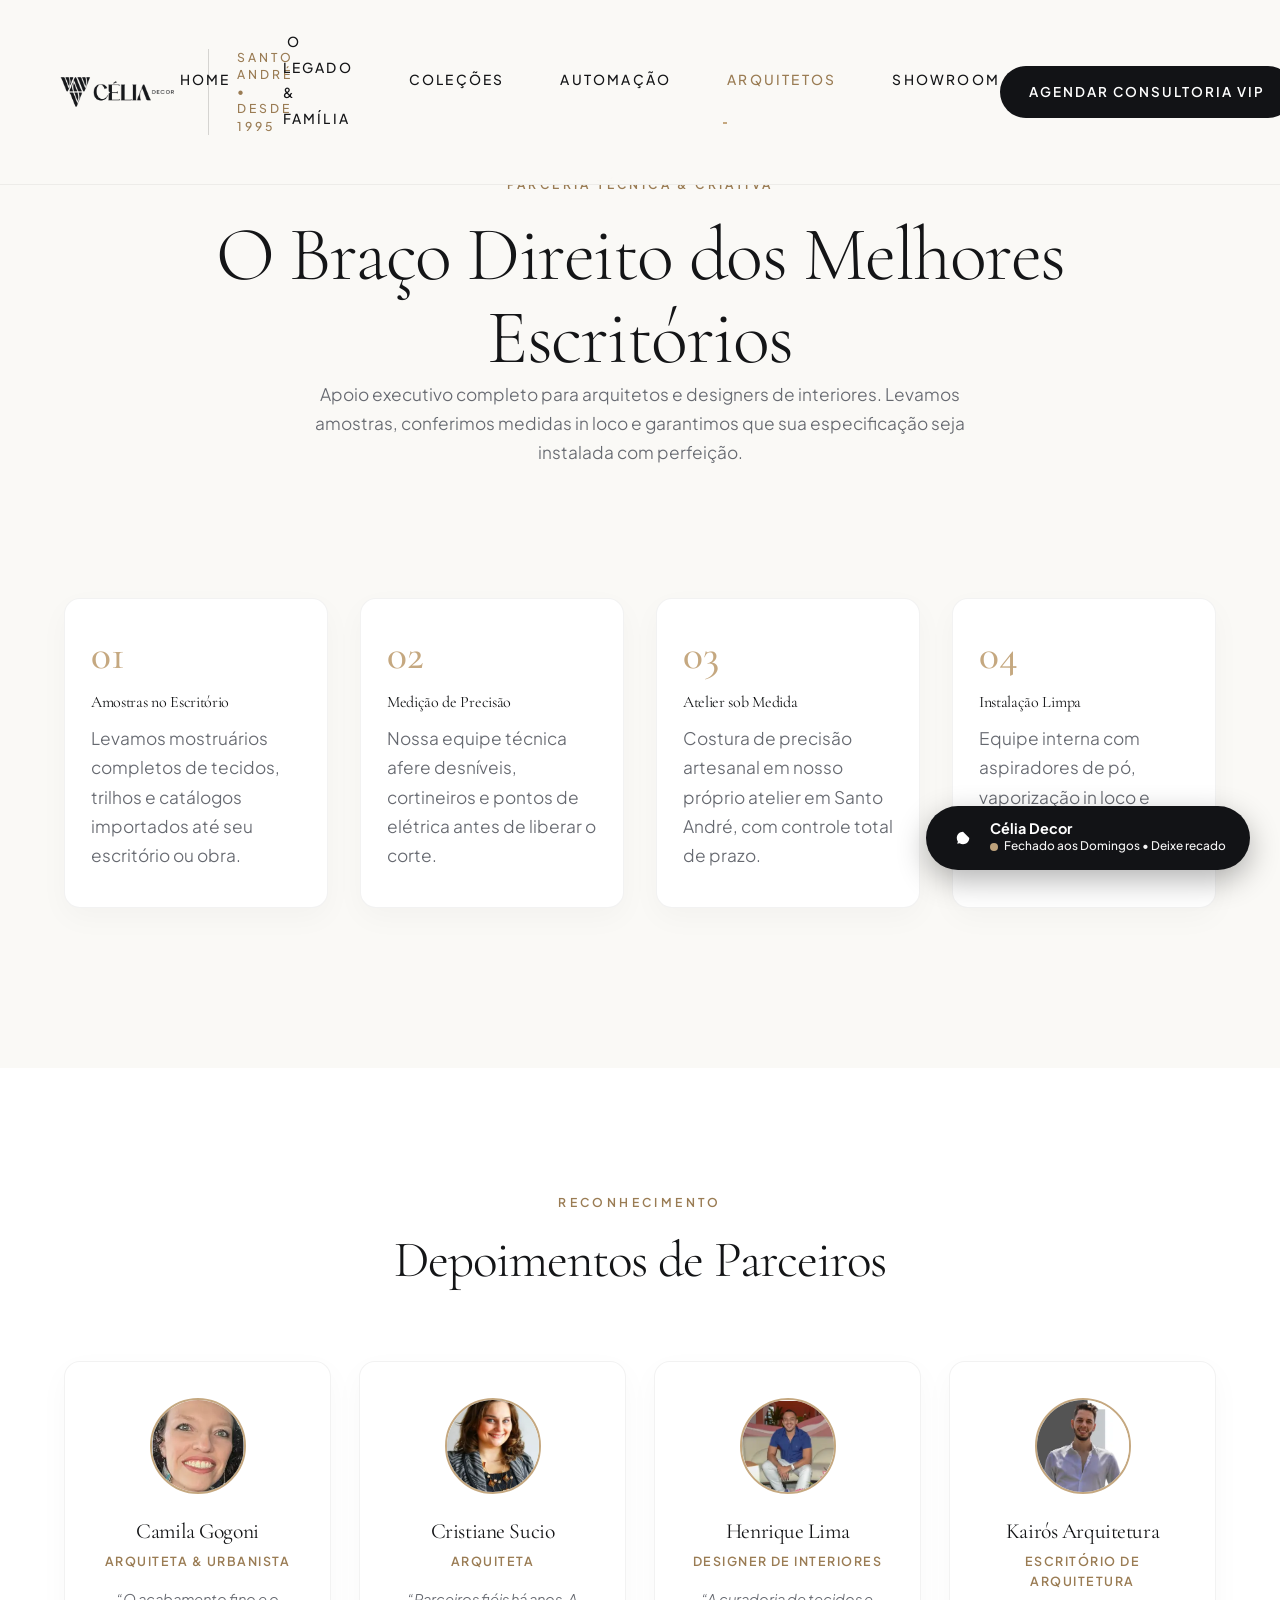
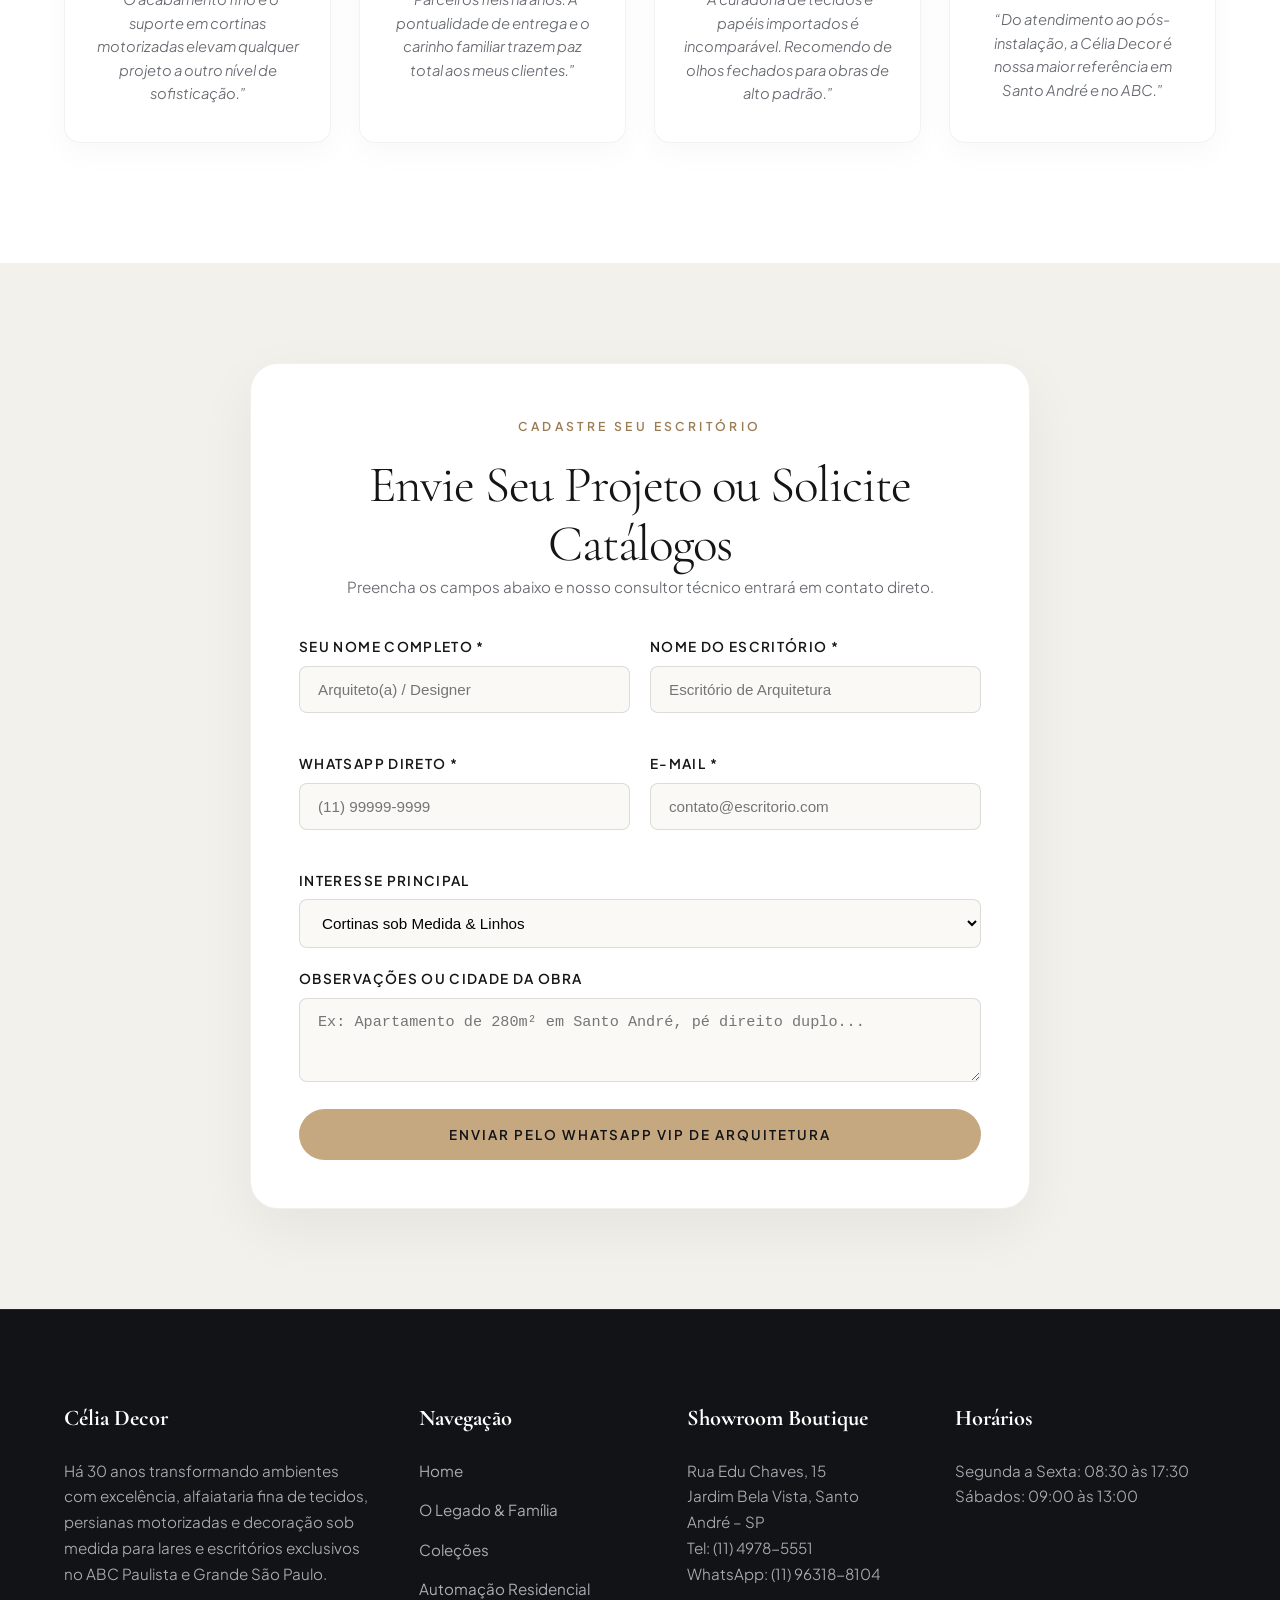
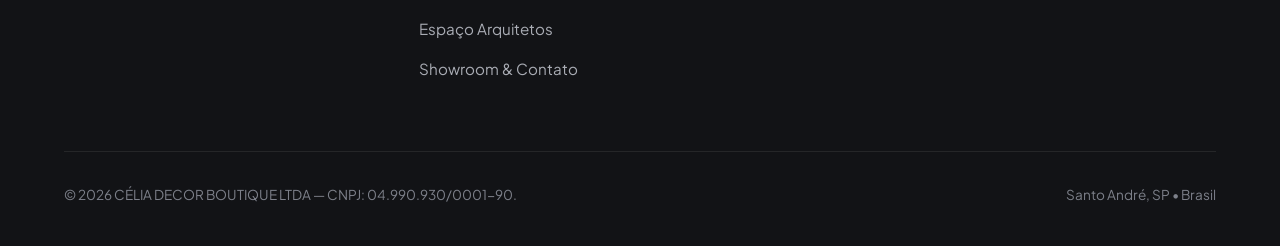
==== arquitetos.html @ 1cc5a83e "feat: expand header to full width with generous lateral padding, larger logo, and wide spacing betwe" ====
<!DOCTYPE html>
<html lang="pt-BR">
<head>
  <meta charset="UTF-8">
  <meta name="viewport" content="width=device-width, initial-scale=1.0">
  <title>Espaço Arquitetos & Parcerias — Célia Decor Santo André</title>
  <meta name="description" content="Canal exclusivo para arquitetos e designers de interiores. Apoio técnico, amostras, compatibilização de cortineiros e alfaiataria têxtil no ABC e SP.">
  <link rel="icon" type="image/png" href="assets/images/favicon.png">

  <!-- Google Fonts -->
  <link rel="preconnect" href="https://fonts.googleapis.com">
  <link rel="preconnect" href="https://fonts.gstatic.com" crossorigin>
  <link href="https://fonts.googleapis.com/css2?family=Cormorant+Garamond:ital,wght@0,300;0,400;0,500;0,600;1,400&family=Plus+Jakarta+Sans:wght@300;400;500;600;700&display=swap" rel="stylesheet">

  <link rel="stylesheet" href="css/style.css">
  <style>
    .arch-hero {
      padding: 170px 0 70px 0;
      background: var(--c-bg);
      text-align: center;
    }
    .arch-workflow-grid {
      display: grid;
      grid-template-columns: repeat(4, 1fr);
      gap: 32px;
      margin: 60px 0;
    }
    .arch-step-box {
      background: #FFFFFF;
      border-radius: var(--radius-md);
      padding: 36px 26px;
      box-shadow: 0 10px 30px rgba(0,0,0,0.03);
      border: 1px solid rgba(0,0,0,0.05);
    }
    .arch-step-num {
      font-family: var(--font-serif);
      font-size: 2.6rem;
      color: var(--c-gold);
      font-weight: 500;
      line-height: 1;
      margin-bottom: 14px;
    }
    .form-container-clean {
      max-width: 780px;
      margin: 0 auto;
      background: #FFFFFF;
      border-radius: var(--radius-lg);
      padding: 48px;
      box-shadow: 0 20px 60px rgba(0,0,0,0.06);
      border: 1px solid rgba(0,0,0,0.06);
    }
    .form-row-2 {
      display: grid;
      grid-template-columns: 1fr 1fr;
      gap: 20px;
      margin-bottom: 20px;
    }
    .form-field-group {
      margin-bottom: 20px;
    }
    .form-field-group label {
      display: block;
      font-size: 0.85rem;
      font-weight: 600;
      margin-bottom: 8px;
      text-transform: uppercase;
      letter-spacing: 0.1em;
      color: var(--c-text-main);
    }
    .form-input-clean {
      width: 100%;
      padding: 14px 18px;
      border-radius: var(--radius-sm);
      border: 1px solid rgba(0,0,0,0.12);
      font-size: 0.95rem;
      background: var(--c-bg);
      outline: none;
      transition: var(--transition-fast);
    }
    .form-input-clean:focus {
      border-color: var(--c-gold);
      background: #FFFFFF;
      box-shadow: 0 0 0 3px rgba(197, 168, 128, 0.2);
    }
    @media (max-width: 900px) {
      .arch-workflow-grid { grid-template-columns: repeat(2, 1fr); }
      .form-row-2 { grid-template-columns: 1fr; }
      .form-container-clean { padding: 26px; }
    }
    @media (max-width: 600px) {
      .arch-workflow-grid { grid-template-columns: 1fr; }
    }
  </style>
</head>
<body>

  <!-- Header Flutuante de Luxo -->
  <header class="luxury-header theme-light">
    <div class="header-container nav-shell">
      <a href="index.html" class="brand-wrapper" aria-label="Célia Decor Home">
        <img src="assets/images/logo-celia-decor-dark.png" alt="Célia Decor" class="brand-logo-img">
        <span class="brand-tag">Santo André • Desde 1995</span>
      </a>

      <nav>
        <ul class="nav-links">
          <li class="nav-item"><a href="index.html">Home</a></li>
          <li class="nav-item"><a href="sobre.html">O Legado & Família</a></li>
          <li class="nav-item"><a href="produtos.html">Coleções</a></li>
          <li class="nav-item"><a href="automacao.html">Automação</a></li>
          <li class="nav-item"><a href="arquitetos.html" class="active">Arquitetos</a></li>
          <li class="nav-item"><a href="contato.html">Showroom</a></li>
        </ul>
      </nav>

      <div style="display: flex; align-items: center; gap: 16px;">
        <a href="contato.html" class="nav-cta-btn">Agendar Consultoria VIP</a>
        <button class="menu-burger" aria-label="Menu Mobile">
          <svg width="26" height="26" viewBox="0 0 24 24" fill="none" stroke="currentColor" stroke-width="1.8">
            <line x1="3" y1="12" x2="21" y2="12"></line>
            <line x1="3" y1="6" x2="21" y2="6"></line>
            <line x1="3" y1="18" x2="21" y2="18"></line>
          </svg>
        </button>
      </div>
    </div>
  </header>

  <!-- Cabeçalho -->
  <section class="arch-hero">
    <div class="container">
      <span class="tag-label">Parceria Técnica & Criativa</span>
      <h1>O Braço Direito dos Melhores Escritórios</h1>
      <p style="max-width: 700px; margin: 0 auto;">Apoio executivo completo para arquitetos e designers de interiores. Levamos amostras, conferimos medidas in loco e garantimos que sua especificação seja instalada com perfeição.</p>
    </div>
  </section>

  <!-- Fluxo de Atendimento -->
  <section style="padding: 0 0 100px 0; background: var(--c-bg);">
    <div class="container">
      <div class="arch-workflow-grid">
        <div class="arch-step-box">
          <div class="arch-step-num">01</div>
          <h4 style="margin-bottom: 8px;">Amostras no Escritório</h4>
          <p>Levamos mostruários completos de tecidos, trilhos e catálogos importados até seu escritório ou obra.</p>
        </div>

        <div class="arch-step-box">
          <div class="arch-step-num">02</div>
          <h4 style="margin-bottom: 8px;">Medição de Precisão</h4>
          <p>Nossa equipe técnica afere desníveis, cortineiros e pontos de elétrica antes de liberar o corte.</p>
        </div>

        <div class="arch-step-box">
          <div class="arch-step-num">03</div>
          <h4 style="margin-bottom: 8px;">Atelier sob Medida</h4>
          <p>Costura de precisão artesanal em nosso próprio atelier em Santo André, com controle total de prazo.</p>
        </div>

        <div class="arch-step-box">
          <div class="arch-step-num">04</div>
          <h4 style="margin-bottom: 8px;">Instalação Limpa</h4>
          <p>Equipe interna com aspiradores de pó, vaporização in loco e pontualidade britânica para entrega ao cliente.</p>
        </div>
      </div>
    </div>
  </section>

  <!-- Depoimentos dos Arquitetos -->
  <section class="architect-voices-section" style="background: #FFFFFF;">
    <div class="container">
      <div class="center-title-block">
        <span class="tag-label">Reconhecimento</span>
        <h2>Depoimentos de Parceiros</h2>
      </div>

      <div class="architect-cards-grid">
        <div class="arch-quote-card">
          <div class="arch-avatar"><img src="assets/images/arquiteto-camila.webp" alt="Camila Gogoni"></div>
          <h4>Camila Gogoni</h4>
          <span>Arquiteta & Urbanista</span>
          <p>“O acabamento fino e o suporte em cortinas motorizadas elevam qualquer projeto a outro nível de sofisticação.”</p>
        </div>

        <div class="arch-quote-card">
          <div class="arch-avatar"><img src="assets/images/arquiteto-cristiane.webp" alt="Cristiane Sucio"></div>
          <h4>Cristiane Sucio</h4>
          <span>Arquiteta</span>
          <p>“Parceiros fiéis há anos. A pontualidade de entrega e o carinho familiar trazem paz total aos meus clientes.”</p>
        </div>

        <div class="arch-quote-card">
          <div class="arch-avatar"><img src="assets/images/arquiteto-henrique.webp" alt="Henrique Lima"></div>
          <h4>Henrique Lima</h4>
          <span>Designer de Interiores</span>
          <p>“A curadoria de tecidos e papéis importados é incomparável. Recomendo de olhos fechados para obras de alto padrão.”</p>
        </div>

        <div class="arch-quote-card">
          <div class="arch-avatar"><img src="assets/images/arquiteto-thiago.webp" alt="Kairós Arquitetura"></div>
          <h4>Kairós Arquitetura</h4>
          <span>Escritório de Arquitetura</span>
          <p>“Do atendimento ao pós-instalação, a Célia Decor é nossa maior referência em Santo André e no ABC.”</p>
        </div>
      </div>
    </div>
  </section>

  <!-- Formulário de Parceria -->
  <section style="padding: 100px 0; background: var(--c-bg-subtle);">
    <div class="container">
      <div class="form-container-clean">
        <div style="text-align: center; margin-bottom: 36px;">
          <span class="tag-label">Cadastre Seu Escritório</span>
          <h2>Envie Seu Projeto ou Solicite Catálogos</h2>
          <p style="font-size: 0.95rem;">Preencha os campos abaixo e nosso consultor técnico entrará em contato direto.</p>
        </div>

        <form onsubmit="handleArchForm(event)">
          <div class="form-row-2">
            <div class="form-field-group">
              <label>Seu Nome Completo *</label>
              <input type="text" id="arquitetoNome" class="form-input-clean" placeholder="Arquiteto(a) / Designer" required>
            </div>
            <div class="form-field-group">
              <label>Nome do Escritório *</label>
              <input type="text" id="arquitetoEscritorio" class="form-input-clean" placeholder="Escritório de Arquitetura" required>
            </div>
          </div>

          <div class="form-row-2">
            <div class="form-field-group">
              <label>WhatsApp Direto *</label>
              <input type="tel" id="arquitetoTel" class="form-input-clean" placeholder="(11) 99999-9999" required>
            </div>
            <div class="form-field-group">
              <label>E-mail *</label>
              <input type="email" id="arquitetoEmail" class="form-input-clean" placeholder="contato@escritorio.com" required>
            </div>
          </div>

          <div class="form-field-group">
            <label>Interesse Principal</label>
            <select id="arquitetoTipo" class="form-input-clean">
              <option value="Cortinas sob Medida">Cortinas sob Medida & Linhos</option>
              <option value="Persianas Motorizadas e Automação">Persianas Motorizadas & Automação</option>
              <option value="Papéis de Parede Europeus">Papéis de Parede Europeus</option>
              <option value="Visita com Catálogos no Escritório">Solicitar Visita com Mostruários no Escritório</option>
              <option value="Projeto Completo Residencial">Projeto Completo Residencial / Corporativo</option>
            </select>
          </div>

          <div class="form-field-group">
            <label>Observações ou Cidade da Obra</label>
            <textarea id="arquitetoMsg" class="form-input-clean" rows="3" placeholder="Ex: Apartamento de 280m² em Santo André, pé direito duplo..."></textarea>
          </div>

          <button type="submit" class="nav-cta-btn" style="background: var(--c-gold); color: #121316; width: 100%; justify-content: center; padding: 16px;">Enviar pelo WhatsApp VIP de Arquitetura</button>
        </form>
      </div>
    </div>
  </section>

  <!-- Rodapé Master -->
  <footer class="site-master-footer">
    <div class="container">
      <div class="footer-columns-grid">
        <div class="footer-col-block">
          <h5>Célia Decor</h5>
          <p>Há 30 anos transformando ambientes com excelência, alfaiataria fina de tecidos, persianas motorizadas e decoração sob medida para lares e escritórios exclusivos no ABC Paulista e Grande São Paulo.</p>
        </div>

        <div class="footer-col-block">
          <h5>Navegação</h5>
          <ul class="footer-nav-list">
            <li><a href="index.html">Home</a></li>
            <li><a href="sobre.html">O Legado & Família</a></li>
            <li><a href="produtos.html">Coleções</a></li>
            <li><a href="automacao.html">Automação Residencial</a></li>
            <li><a href="arquitetos.html">Espaço Arquitetos</a></li>
            <li><a href="contato.html">Showroom & Contato</a></li>
          </ul>
        </div>

        <div class="footer-col-block">
          <h5>Showroom Boutique</h5>
          <p>Rua Edu Chaves, 15<br>Jardim Bela Vista, Santo André – SP<br>Tel: (11) 4978-5551<br>WhatsApp: (11) 96318-8104</p>
        </div>

        <div class="footer-col-block">
          <h5>Horários</h5>
          <p>Segunda a Sexta: 08:30 às 17:30<br>Sábados: 09:00 às 13:00</p>
        </div>
      </div>

      <div class="footer-sub-bottom">
        <div><span>© 2026 CÉLIA DECOR BOUTIQUE LTDA — CNPJ: 04.990.930/0001-90.</span></div>
        <div><span>Santo André, SP • Brasil</span></div>
      </div>
    </div>
  </footer>

  <!-- Smart WhatsApp -->
  <div class="smart-wa-bubble"></div>

  <script src="js/main.js"></script>
  <script>
    function handleArchForm(e) {
      e.preventDefault();
      const nome = document.getElementById('arquitetoNome').value;
      const esc = document.getElementById('arquitetoEscritorio').value;
      const tel = document.getElementById('arquitetoTel').value;
      const tipo = document.getElementById('arquitetoTipo').value;
      const msg = document.getElementById('arquitetoMsg').value;

      const txt = `Olá! Sou ${nome} do escritório ${esc} (${tel}). Gostaria de atendimento de parceria sobre: ${tipo}. Mensagem: ${msg}`;
      const url = `https://wa.me/5511963188104?text=${encodeURIComponent(txt)}`;
      window.open(url, '_blank');
    }
  </script>
</body>
</html>
---- css/style.css ----
/* ==========================================================================
   CÉLIA DECOR — ATELIER DE ALTA DECORAÇÃO & LIVING IMERSIVO
   Santo André • Desde 1995
   Design System: Clean Editorial, Scroll-Driven Visual Reveals, Haute Couture
   ========================================================================== */

:root {
  /* Cores Nobres */
  --c-bg: #FAF9F6;
  --c-bg-subtle: #F3F1EC;
  --c-surface: #FFFFFF;
  --c-dark: #121316;
  --c-dark-surface: #1B1D21;
  --c-dark-card: #24272D;
  
  --c-gold: #C5A880;
  --c-gold-light: #E2D3BE;
  --c-gold-dark: #9A7C54;
  
  --c-text-main: #141517;
  --c-text-muted: #666970;
  --c-text-light: #A0A3AA;
  --c-text-on-dark: #FAF8F5;
  --c-text-muted-dark: #A9ACB4;

  /* Tipografia */
  --font-serif: 'Cormorant Garamond', 'Playfair Display', Georgia, serif;
  --font-sans: 'Plus Jakarta Sans', -apple-system, BlinkMacSystemFont, sans-serif;

  /* Transições & Curvas de Luxo */
  --ease-cinematic: cubic-bezier(0.16, 1, 0.3, 1);
  --ease-smooth: cubic-bezier(0.25, 0.1, 0.25, 1);
  --transition-fast: 0.25s ease;
  --transition-slow: 0.8s var(--ease-cinematic);

  --radius-sm: 8px;
  --radius-md: 16px;
  --radius-lg: 28px;
  --radius-full: 9999px;

  --max-w: 1320px;
}

/* Reset Global & Base */
*, *::before, *::after {
  box-sizing: border-box;
  margin: 0;
  padding: 0;
}

html {
  scroll-behavior: smooth;
  font-size: 16px;
  background-color: var(--c-bg);
  color: var(--c-text-main);
  -webkit-font-smoothing: antialiased;
  -moz-osx-font-smoothing: grayscale;
}

body {
  font-family: var(--font-sans);
  overflow-x: hidden;
  line-height: 1.6;
  background-color: var(--c-bg);
}

img {
  max-width: 100%;
  height: auto;
  display: block;
}

a {
  color: inherit;
  text-decoration: none;
  transition: var(--transition-fast);
}

button {
  font-family: inherit;
  border: none;
  background: none;
  cursor: pointer;
}

/* Tipografia Editorial */
h1, h2, h3, h4, .font-serif {
  font-family: var(--font-serif);
  font-weight: 400;
  letter-spacing: -0.02em;
  color: var(--c-text-main);
}

h1 {
  font-size: clamp(2.8rem, 6vw, 5.5rem);
  line-height: 1.08;
  font-weight: 300;
}

h2 {
  font-size: clamp(2.2rem, 4vw, 3.8rem);
  line-height: 1.16;
  font-weight: 350;
}

h3 {
  font-size: clamp(1.5rem, 2.5vw, 2.2rem);
  line-height: 1.25;
}

p {
  color: var(--c-text-muted);
  font-size: 1.08rem;
  font-weight: 350;
  line-height: 1.7;
}

.text-gold {
  color: var(--c-gold);
}

.tag-label {
  display: inline-block;
  font-size: 0.76rem;
  text-transform: uppercase;
  letter-spacing: 0.28em;
  font-weight: 600;
  color: var(--c-gold-dark);
  margin-bottom: 1.2rem;
}

.container {
  width: 90%;
  max-width: var(--max-w);
  margin: 0 auto;
}

.container-narrow {
  width: 90%;
  max-width: 960px;
  margin: 0 auto;
}

/* ==========================================================================
   Header Flutuante de Luxo (Espaçoso, Minimalista & Clean)
   Amplo aproveitamento das laterais, logo destacada e respiro generoso
   ========================================================================== */
.luxury-header {
  position: fixed;
  top: 0;
  left: 0;
  width: 100%;
  z-index: 999;
  padding: 28px 0;
  transition: padding 0.4s var(--ease-cinematic), background-color 0.4s var(--ease-cinematic), box-shadow 0.4s var(--ease-cinematic);
}

.luxury-header.scrolled {
  padding: 16px 0;
  background: rgba(250, 249, 246, 0.96);
  backdrop-filter: blur(20px);
  -webkit-backdrop-filter: blur(20px);
  border-bottom: 1px solid rgba(0, 0, 0, 0.05);
  box-shadow: 0 10px 30px rgba(0, 0, 0, 0.03);
}

/* Header em páginas com fundo claro */
.luxury-header.theme-light {
  background: rgba(250, 249, 246, 0.96);
  backdrop-filter: blur(20px);
  border-bottom: 1px solid rgba(0, 0, 0, 0.05);
}

/* Container Ampliado para o Header - Aproveitamento Nobre de Toda a Largura */
.header-container {
  width: 100%;
  max-width: 1780px;
  padding: 0 clamp(24px, 4.5vw, 70px);
  margin: 0 auto;
}

.nav-shell {
  display: flex;
  align-items: center;
  justify-content: space-between;
  width: 100%;
}

.brand-wrapper {
  display: flex;
  align-items: center;
  gap: 32px;
}

/* Container do Logo com garantia de visibilidade e presença */
.brand-logo-img {
  height: 62px;
  width: auto;
  object-fit: contain;
  transition: height 0.3s ease, transform 0.3s ease;
}

.luxury-header.scrolled .brand-logo-img {
  height: 50px;
}

/* Quando o header está sobre o hero escuro ou claro, garante o logo perfeito */
.luxury-header .logo-dark {
  display: block;
}

.luxury-header .logo-white {
  display: none;
}

.luxury-header.hero-transparent .logo-dark {
  display: none;
}

.luxury-header.hero-transparent .logo-white {
  display: block;
}

.luxury-header.scrolled .logo-dark {
  display: block !important;
}

.luxury-header.scrolled .logo-white {
  display: none !important;
}

.brand-tag {
  font-size: 0.76rem;
  letter-spacing: 0.25em;
  text-transform: uppercase;
  color: var(--c-gold-dark);
  font-weight: 500;
  border-left: 1px solid rgba(0, 0, 0, 0.15);
  padding-left: 28px;
  line-height: 1.4;
}

.luxury-header.hero-transparent:not(.scrolled) .brand-tag {
  color: var(--c-gold-light);
  border-left-color: rgba(255, 255, 255, 0.25);
}

/* Links de Navegação Mais Espaçados e Refinados */
.nav-links {
  display: flex;
  align-items: center;
  gap: 52px;
  list-style: none;
}

.nav-item a {
  font-size: 0.86rem;
  font-weight: 500;
  letter-spacing: 0.16em;
  text-transform: uppercase;
  color: var(--c-text-main);
  position: relative;
  padding: 10px 4px;
  transition: color var(--transition-fast);
}

.luxury-header.hero-transparent:not(.scrolled) .nav-item a {
  color: #FFFFFF;
}

.nav-item a::after {
  content: '';
  position: absolute;
  bottom: 0;
  left: 50%;
  transform: translateX(-50%);
  width: 0;
  height: 1.5px;
  background-color: var(--c-gold);
  transition: width 0.3s var(--ease-cinematic);
}

.nav-item a:hover::after,
.nav-item a.active::after {
  width: 100%;
}

.nav-item a:hover,
.nav-item a.active {
  color: var(--c-gold-dark);
}

.luxury-header.hero-transparent:not(.scrolled) .nav-item a:hover,
.luxury-header.hero-transparent:not(.scrolled) .nav-item a.active {
  color: var(--c-gold-light);
}

/* Botão de Agendamento do Topo - Mais Espaçoso */
.nav-cta-btn {
  display: inline-flex;
  align-items: center;
  gap: 10px;
  padding: 14px 28px;
  border-radius: var(--radius-full);
  font-size: 0.84rem;
  font-weight: 600;
  letter-spacing: 0.15em;
  text-transform: uppercase;
  background-color: var(--c-dark);
  color: #FFFFFF;
  border: 1px solid transparent;
  transition: var(--transition-fast);
  white-space: nowrap;
}

.luxury-header.hero-transparent:not(.scrolled) .nav-cta-btn {
  background: rgba(255, 255, 255, 0.12);
  backdrop-filter: blur(12px);
  border: 1px solid rgba(255, 255, 255, 0.25);
  color: #FFFFFF;
}

.nav-cta-btn:hover {
  background-color: var(--c-gold);
  color: var(--c-dark);
  border-color: var(--c-gold);
  transform: translateY(-2px);
  box-shadow: 0 8px 24px rgba(197, 168, 128, 0.3);
}

.menu-burger {
  display: none;
  color: var(--c-text-main);
  padding: 8px;
}

.luxury-header.hero-transparent:not(.scrolled) .menu-burger {
  color: #FFFFFF;
}

/* ==========================================================================
   Hero Cinematográfico Imersivo
   ========================================================================== */
.hero-stage {
  position: relative;
  height: 100vh;
  min-height: 700px;
  display: flex;
  align-items: center;
  justify-content: center;
  background-color: #0E0F11;
  color: #FFFFFF;
  overflow: hidden;
  text-align: center;
}

.hero-background-media {
  position: absolute;
  inset: 0;
  width: 100%;
  height: 100%;
  object-fit: cover;
  opacity: 0.68;
  filter: brightness(92%) contrast(106%);
  transform: scale(1.04);
  transition: transform 1.2s var(--ease-cinematic);
}

.hero-gradient-overlay {
  position: absolute;
  inset: 0;
  background: radial-gradient(circle at 50% 50%, rgba(14, 15, 17, 0.22) 0%, rgba(14, 15, 17, 0.7) 80%, #0E0F11 100%);
}

.hero-editorial-box {
  position: relative;
  z-index: 2;
  max-width: 980px;
  padding: 0 20px;
}

.hero-badge-pill {
  display: inline-flex;
  align-items: center;
  gap: 10px;
  padding: 8px 22px;
  border-radius: var(--radius-full);
  background: rgba(255, 255, 255, 0.08);
  backdrop-filter: blur(12px);
  border: 1px solid rgba(255, 255, 255, 0.16);
  font-size: 0.78rem;
  letter-spacing: 0.25em;
  text-transform: uppercase;
  color: var(--c-gold-light);
  margin-bottom: 28px;
}

.hero-headline {
  color: #FFFFFF;
  margin-bottom: 24px;
}

.hero-headline em {
  font-style: italic;
  color: var(--c-gold-light);
  font-weight: 300;
}

.hero-subtext {
  font-size: clamp(1.1rem, 1.8vw, 1.35rem);
  color: #D3D0C7;
  max-width: 680px;
  margin: 0 auto 40px auto;
  font-weight: 300;
}

/* Indicador de Scroll Interativo */
.hero-scroll-cue {
  position: absolute;
  bottom: 36px;
  left: 50%;
  transform: translateX(-50%);
  z-index: 2;
  display: flex;
  flex-direction: column;
  align-items: center;
  gap: 12px;
  color: rgba(255, 255, 255, 0.6);
  font-size: 0.75rem;
  letter-spacing: 0.24em;
  text-transform: uppercase;
}

.scroll-line-anim {
  width: 1px;
  height: 48px;
  background: linear-gradient(180deg, var(--c-gold) 0%, transparent 100%);
  animation: scrollDown 2.2s infinite ease-in-out;
}

@keyframes scrollDown {
  0% { transform: scaleY(0); transform-origin: top; }
  50% { transform: scaleY(1); transform-origin: top; }
  50.1% { transform-origin: bottom; }
  100% { transform: scaleY(0); transform-origin: bottom; }
}

/* ==========================================================================
   SCROLL REVEAL 1: A GRANDE ABERTURA EM CORTINA (PINNED SCROLL)
   "Você vai descendo com o mouse e as imagens vão se abrindo"
   ========================================================================== */
.curtain-reveal-section {
  position: relative;
  height: 250vh; /* Permite scroll longo e progressivo */
  background-color: #0E0F11;
}

.curtain-sticky-stage {
  position: sticky;
  top: 0;
  height: 100vh;
  width: 100%;
  overflow: hidden;
  display: flex;
  align-items: center;
  justify-content: center;
}

/* A Imagem de Fundo Revelada */
.curtain-revealed-backdrop {
  position: absolute;
  inset: 0;
  width: 100%;
  height: 100%;
  object-fit: cover;
  transform: scale(1.15);
  transition: transform 0.1s linear;
  filter: contrast(108%) brightness(92%);
}

.curtain-backdrop-overlay {
  position: absolute;
  inset: 0;
  background: radial-gradient(circle at 50% 50%, rgba(0, 0, 0, 0.15) 0%, rgba(0, 0, 0, 0.65) 100%);
}

/* As Duas Folhas de Cortina que se Abrem com o Scroll */
.curtain-panel-left,
.curtain-panel-right {
  position: absolute;
  top: 0;
  bottom: 0;
  width: 50.5%;
  z-index: 10;
  background-color: #17181C;
  background-image: 
    linear-gradient(90deg, 
      rgba(255,255,255,0.03) 0%, 
      rgba(0,0,0,0.4) 20%, 
      rgba(255,255,255,0.06) 40%, 
      rgba(0,0,0,0.5) 60%, 
      rgba(255,255,255,0.04) 80%, 
      rgba(0,0,0,0.6) 100%);
  background-size: 60px 100%;
  box-shadow: inset 0 0 80px rgba(0,0,0,0.7);
  transition: transform 0.1s linear;
  display: flex;
  align-items: center;
  justify-content: center;
}

.curtain-panel-left {
  left: 0;
  transform: translateX(0%);
  border-right: 1px solid rgba(197, 168, 128, 0.3);
}

.curtain-panel-right {
  right: 0;
  transform: translateX(0%);
  border-left: 1px solid rgba(197, 168, 128, 0.3);
}

/* Conteúdo que aparece quando a cortina se abre */
.curtain-unveiled-content {
  position: relative;
  z-index: 5;
  text-align: center;
  color: #FFFFFF;
  max-width: 820px;
  padding: 0 24px;
  opacity: 0;
  transform: translateY(30px);
  transition: opacity 0.6s var(--ease-cinematic), transform 0.6s var(--ease-cinematic);
}

.curtain-unveiled-content.active {
  opacity: 1;
  transform: translateY(0);
}

.curtain-unveiled-content h2 {
  color: #FFFFFF;
  margin-bottom: 20px;
}

.curtain-unveiled-content p {
  color: #D8D6CE;
  font-size: 1.25rem;
}

/* Dica de interação na cortina fechada */
.curtain-initial-teaser {
  position: absolute;
  z-index: 20;
  text-align: center;
  color: var(--c-gold-light);
  letter-spacing: 0.3em;
  text-transform: uppercase;
  font-size: 0.82rem;
  pointer-events: none;
  transition: opacity 0.4s ease;
}

/* ==========================================================================
   SCROLL REVEAL 2: A MOLDURA QUE SE EXPANDE EM TELA CHEIA
   "Descendo com o mouse a imagem vai se expandindo e se abrindo"
   ========================================================================== */
.expand-frame-section {
  position: relative;
  height: 220vh;
  background-color: var(--c-bg);
}

.expand-sticky-container {
  position: sticky;
  top: 0;
  height: 100vh;
  display: flex;
  flex-direction: column;
  align-items: center;
  justify-content: center;
  overflow: hidden;
}

.expand-header-intro {
  text-align: center;
  max-width: 650px;
  margin-bottom: 30px;
  transition: opacity 0.3s ease;
}

.expand-visual-box {
  width: 65vw;
  height: 55vh;
  border-radius: var(--radius-lg);
  overflow: hidden;
  box-shadow: 0 30px 80px rgba(0, 0, 0, 0.18);
  position: relative;
  transition: width 0.1s linear, height 0.1s linear, border-radius 0.1s linear;
}

.expand-visual-box img {
  width: 100%;
  height: 100%;
  object-fit: cover;
}

.expand-floating-caption {
  position: absolute;
  bottom: 40px;
  left: 50%;
  transform: translateX(-50%);
  background: rgba(18, 19, 22, 0.85);
  backdrop-filter: blur(14px);
  color: #FFFFFF;
  padding: 16px 36px;
  border-radius: var(--radius-full);
  font-size: 0.95rem;
  letter-spacing: 0.1em;
  text-transform: uppercase;
  border: 1px solid rgba(255, 255, 255, 0.15);
  white-space: nowrap;
}

/* ==========================================================================
   SEÇÃO DO LEGADO FAMILIAR: A ESCADA & A LEGENDA CLEAN OFICIAL
   ========================================================================== */
.staircase-legacy-monument {
  padding: 130px 0;
  background-color: var(--c-bg-subtle);
  border-top: 1px solid rgba(0, 0, 0, 0.05);
  border-bottom: 1px solid rgba(0, 0, 0, 0.05);
}

.staircase-monument-grid {
  display: grid;
  grid-template-columns: 1.1fr 1fr;
  gap: 70px;
  align-items: center;
}

/* Foto na Escada em Moldura Nobre */
.staircase-frame-display {
  position: relative;
  background: var(--c-surface);
  padding: 20px;
  border-radius: var(--radius-md);
  box-shadow: 0 20px 60px rgba(0, 0, 0, 0.08);
  border: 1px solid rgba(0, 0, 0, 0.06);
}

.staircase-main-photo {
  width: 100%;
  height: 540px;
  object-fit: cover;
  border-radius: calc(var(--radius-md) - 6px);
  filter: contrast(103%);
}

.staircase-badge-floating {
  position: absolute;
  top: -18px;
  left: 40px;
  background: var(--c-dark);
  color: var(--c-gold-light);
  padding: 10px 24px;
  border-radius: var(--radius-full);
  font-size: 0.78rem;
  letter-spacing: 0.2em;
  text-transform: uppercase;
  font-weight: 600;
  box-shadow: 0 10px 30px rgba(0,0,0,0.2);
  border: 1px solid var(--c-gold);
}

/* A Legenda Oficial Clean */
.staircase-official-caption {
  margin-top: 32px;
  padding: 30px 34px;
  background: #FFFFFF;
  border-radius: var(--radius-sm);
  border-left: 3px solid var(--c-gold);
  box-shadow: 0 8px 24px rgba(0, 0, 0, 0.04);
}

.staircase-official-quote {
  font-family: var(--font-serif);
  font-size: clamp(1.2rem, 1.8vw, 1.5rem);
  color: var(--c-text-main);
  line-height: 1.55;
  font-style: italic;
  margin-bottom: 14px;
}

.staircase-official-author {
  font-family: var(--font-sans);
  font-size: 0.82rem;
  letter-spacing: 0.18em;
  text-transform: uppercase;
  color: var(--c-gold-dark);
  font-weight: 700;
  display: block;
}

/* Narrativa Editorial Clean */
.legacy-narrative-col h2 {
  margin-bottom: 24px;
}

.narrative-lead {
  font-family: var(--font-serif);
  font-size: 1.4rem;
  color: var(--c-text-main);
  line-height: 1.5;
  margin-bottom: 24px;
  font-weight: 400;
}

.narrative-paragraphs p {
  margin-bottom: 20px;
  font-size: 1.05rem;
}

/* Degraus da Escada - Símbolo dos Marcos Históricos */
.staircase-steps-flow {
  display: flex;
  flex-direction: column;
  gap: 16px;
  margin: 36px 0;
}

.step-flow-item {
  display: flex;
  align-items: center;
  gap: 20px;
  padding: 14px 20px;
  background: #FFFFFF;
  border-radius: var(--radius-sm);
  border: 1px solid rgba(0, 0, 0, 0.05);
  transition: transform 0.3s ease, border-color 0.3s ease;
}

.step-flow-item:hover {
  transform: translateX(8px);
  border-color: var(--c-gold);
}

.step-flow-year {
  font-family: var(--font-serif);
  font-size: 1.6rem;
  color: var(--c-gold-dark);
  font-weight: 600;
  min-width: 70px;
}

.step-flow-text h5 {
  font-size: 0.95rem;
  font-weight: 600;
  color: var(--c-text-main);
}

.step-flow-text p {
  font-size: 0.85rem;
  color: var(--c-text-muted);
  margin: 0;
}

/* ==========================================================================
   SIMULADOR INTERATIVO DE TECIDOS & INCIDÊNCIA SOLAR
   ========================================================================== */
.studio-section {
  padding: 120px 0;
  background-color: var(--c-surface);
}

.studio-grid {
  display: grid;
  grid-template-columns: 1.3fr 1fr;
  gap: 60px;
  align-items: center;
}

.studio-viewport {
  position: relative;
  height: 480px;
  border-radius: var(--radius-md);
  overflow: hidden;
  background: #141619;
  box-shadow: 0 24px 70px rgba(0, 0, 0, 0.12);
}

.studio-canvas-img {
  width: 100%;
  height: 100%;
  object-fit: cover;
  transition: filter 0.5s ease;
}

.studio-sunlight-filter {
  position: absolute;
  inset: 0;
  pointer-events: none;
  background: radial-gradient(circle at 50% 20%, rgba(255, 245, 230, 0.2) 0%, rgba(0, 0, 0, 0.25) 100%);
  transition: background 0.4s ease;
}

.studio-pill-tag {
  position: absolute;
  top: 24px;
  left: 24px;
  background: rgba(18, 19, 22, 0.8);
  backdrop-filter: blur(12px);
  color: #FFFFFF;
  padding: 8px 20px;
  border-radius: var(--radius-full);
  font-size: 0.78rem;
  letter-spacing: 0.18em;
  text-transform: uppercase;
  border: 1px solid rgba(255, 255, 255, 0.15);
}

.studio-controls-panel {
  display: flex;
  flex-direction: column;
  gap: 32px;
}

.control-block h4 {
  font-family: var(--font-sans);
  font-size: 0.82rem;
  text-transform: uppercase;
  letter-spacing: 0.2em;
  color: var(--c-gold-dark);
  font-weight: 700;
  margin-bottom: 14px;
}

.button-options-row {
  display: flex;
  gap: 12px;
  flex-wrap: wrap;
}

.option-btn {
  background: var(--c-bg);
  border: 1px solid rgba(0, 0, 0, 0.1);
  padding: 12px 22px;
  border-radius: var(--radius-sm);
  font-size: 0.88rem;
  font-weight: 500;
  color: var(--c-text-main);
  transition: var(--transition-fast);
}

.option-btn:hover {
  border-color: var(--c-gold);
}

.option-btn.active {
  background: var(--c-dark);
  color: #FFFFFF;
  border-color: var(--c-dark);
}

.slider-custom {
  width: 100%;
  height: 6px;
  border-radius: 4px;
  background: #E0DDD5;
  outline: none;
  -webkit-appearance: none;
  cursor: pointer;
}

.slider-custom::-webkit-slider-thumb {
  -webkit-appearance: none;
  width: 22px;
  height: 22px;
  border-radius: 50%;
  background: var(--c-gold);
  border: 2px solid #FFFFFF;
  box-shadow: 0 4px 10px rgba(0, 0, 0, 0.25);
  cursor: pointer;
}

.slider-ticks {
  display: flex;
  justify-content: space-between;
  font-size: 0.8rem;
  color: var(--c-text-muted);
  margin-top: 10px;
}

.studio-spec-card {
  padding: 20px 24px;
  background: var(--c-bg);
  border-radius: var(--radius-sm);
  border-left: 3px solid var(--c-gold);
}

.studio-spec-card h5 {
  font-size: 1rem;
  font-weight: 600;
  margin-bottom: 6px;
}

.studio-spec-card p {
  font-size: 0.9rem;
  line-height: 1.55;
  margin: 0;
}

/* ==========================================================================
   VITRINE DE COLEÇÕES: CARDS AMPLOS & IMERSIVOS
   ========================================================================== */
.gallery-showcase-section {
  padding: 120px 0;
  background-color: var(--c-bg);
}

.center-title-block {
  text-align: center;
  max-width: 720px;
  margin: 0 auto 70px auto;
}

.collection-tri-grid {
  display: grid;
  grid-template-columns: repeat(3, 1fr);
  gap: 36px;
}

.showcase-card {
  background: #FFFFFF;
  border-radius: var(--radius-md);
  overflow: hidden;
  box-shadow: 0 10px 40px rgba(0, 0, 0, 0.04);
  border: 1px solid rgba(0, 0, 0, 0.05);
  display: flex;
  flex-direction: column;
  transition: transform 0.4s var(--ease-cinematic), box-shadow 0.4s var(--ease-cinematic);
}

.showcase-card:hover {
  transform: translateY(-8px);
  box-shadow: 0 24px 60px rgba(0, 0, 0, 0.1);
}

.showcase-img-wrap {
  position: relative;
  height: 360px;
  overflow: hidden;
  background: #EAE7E1;
}

.showcase-img-wrap img {
  width: 100%;
  height: 100%;
  object-fit: cover;
  transition: transform 0.8s var(--ease-cinematic);
}

.showcase-card:hover .showcase-img-wrap img {
  transform: scale(1.08);
}

.showcase-tag {
  position: absolute;
  top: 20px;
  left: 20px;
  background: rgba(255, 255, 255, 0.94);
  backdrop-filter: blur(8px);
  color: var(--c-dark);
  font-size: 0.74rem;
  font-weight: 700;
  letter-spacing: 0.16em;
  text-transform: uppercase;
  padding: 6px 16px;
  border-radius: var(--radius-full);
}

.showcase-body {
  padding: 32px 28px;
  display: flex;
  flex-direction: column;
  flex-grow: 1;
}

.showcase-body h3 {
  font-size: 1.6rem;
  margin-bottom: 12px;
}

.showcase-body p {
  font-size: 0.98rem;
  margin-bottom: 24px;
  flex-grow: 1;
}

.showcase-link {
  display: inline-flex;
  align-items: center;
  gap: 8px;
  font-size: 0.84rem;
  font-weight: 700;
  letter-spacing: 0.16em;
  text-transform: uppercase;
  color: var(--c-gold-dark);
}

.showcase-link:hover {
  color: var(--c-dark);
  transform: translateX(6px);
}

/* ==========================================================================
   DEPOIMENTOS DE ARQUITETOS PARCEIROS
   ========================================================================== */
.architect-voices-section {
  padding: 120px 0;
  background-color: var(--c-bg-subtle);
}

.architect-cards-grid {
  display: grid;
  grid-template-columns: repeat(4, 1fr);
  gap: 28px;
}

.arch-quote-card {
  background: #FFFFFF;
  border-radius: var(--radius-md);
  padding: 36px 26px;
  border: 1px solid rgba(0, 0, 0, 0.05);
  box-shadow: 0 10px 30px rgba(0, 0, 0, 0.03);
  text-align: center;
  display: flex;
  flex-direction: column;
  align-items: center;
  transition: transform 0.3s ease;
}

.arch-quote-card:hover {
  transform: translateY(-6px);
}

.arch-avatar {
  width: 96px;
  height: 96px;
  border-radius: 50%;
  overflow: hidden;
  margin-bottom: 20px;
  border: 2px solid var(--c-gold);
}

.arch-avatar img {
  width: 100%;
  height: 100%;
  object-fit: cover;
}

.arch-quote-card h4 {
  font-family: var(--font-serif);
  font-size: 1.35rem;
  margin-bottom: 4px;
}

.arch-quote-card span {
  font-size: 0.78rem;
  letter-spacing: 0.12em;
  text-transform: uppercase;
  color: var(--c-gold-dark);
  font-weight: 600;
  margin-bottom: 16px;
  display: block;
}

.arch-quote-card p {
  font-size: 0.92rem;
  font-style: italic;
  line-height: 1.6;
}

/* Barra de Parceiros */
.brands-row {
  display: flex;
  justify-content: space-around;
  align-items: center;
  flex-wrap: wrap;
  gap: 32px;
  margin-top: 70px;
  padding-top: 48px;
  border-top: 1px solid rgba(0, 0, 0, 0.08);
}

.brands-row img {
  max-height: 38px;
  filter: grayscale(100%);
  opacity: 0.65;
  transition: var(--transition-fast);
}

.brands-row img:hover {
  filter: grayscale(0%);
  opacity: 1;
}

/* ==========================================================================
   SHOWROOM SANTO ANDRÉ: JARDIM BELA VISTA
   ========================================================================== */
.showroom-experience-section {
  padding: 120px 0;
  background-color: var(--c-surface);
}

.showroom-double-col {
  display: grid;
  grid-template-columns: 1fr 1.15fr;
  gap: 60px;
  align-items: center;
}

.showroom-text-col h2 {
  margin-bottom: 20px;
}

.showroom-meta-list {
  display: flex;
  flex-direction: column;
  gap: 24px;
  margin: 36px 0;
}

.meta-row {
  display: flex;
  gap: 18px;
  align-items: flex-start;
}

.meta-icon-box {
  width: 46px;
  height: 46px;
  border-radius: var(--radius-sm);
  background: var(--c-bg);
  color: var(--c-gold-dark);
  display: flex;
  align-items: center;
  justify-content: center;
  flex-shrink: 0;
  font-size: 1.2rem;
}

.meta-info h5 {
  font-size: 1rem;
  font-weight: 600;
  margin-bottom: 4px;
}

.meta-info p {
  font-size: 0.95rem;
  margin: 0;
}

.showroom-map-frame {
  height: 460px;
  border-radius: var(--radius-md);
  overflow: hidden;
  box-shadow: 0 20px 60px rgba(0, 0, 0, 0.08);
  border: 1px solid rgba(0, 0, 0, 0.06);
}

.showroom-map-frame iframe {
  width: 100%;
  height: 100%;
  border: 0;
}

/* ==========================================================================
   RODAPÉ MASTER HAUTE COUTURE (LIMPO & ELEGANTE)
   ========================================================================== */
.site-master-footer {
  background-color: var(--c-dark);
  color: #ECE9E2;
  padding: 90px 0 40px 0;
  border-top: 1px solid rgba(255, 255, 255, 0.08);
}

.footer-columns-grid {
  display: grid;
  grid-template-columns: 1.4fr 1fr 1fr 1.2fr;
  gap: 50px;
  margin-bottom: 70px;
}

.footer-col-block h5 {
  font-family: var(--font-serif);
  font-size: 1.4rem;
  color: #FFFFFF;
  margin-bottom: 22px;
}

.footer-col-block p {
  color: var(--c-text-muted-dark);
  font-size: 0.95rem;
  line-height: 1.7;
}

.footer-nav-list {
  list-style: none;
  display: flex;
  flex-direction: column;
  gap: 14px;
}

.footer-nav-list a {
  color: var(--c-text-muted-dark);
  font-size: 0.95rem;
}

.footer-nav-list a:hover {
  color: var(--c-gold-light);
  padding-left: 6px;
}

.footer-social-row {
  display: flex;
  gap: 12px;
  margin-top: 24px;
}

.social-circle-btn {
  width: 42px;
  height: 42px;
  border-radius: 50%;
  background: rgba(255, 255, 255, 0.06);
  color: #FFFFFF;
  display: flex;
  align-items: center;
  justify-content: center;
  border: 1px solid rgba(255, 255, 255, 0.1);
  font-size: 0.85rem;
  font-weight: 600;
  transition: var(--transition-fast);
}

.social-circle-btn:hover {
  background: var(--c-gold);
  color: var(--c-dark);
  transform: translateY(-3px);
}

.footer-sub-bottom {
  padding-top: 32px;
  border-top: 1px solid rgba(255, 255, 255, 0.08);
  display: flex;
  justify-content: space-between;
  align-items: center;
  font-size: 0.85rem;
  color: #7D808A;
}

/* ==========================================================================
   BOTÃO INTELIGENTE DE WHATSAPP 2.0 (REGRA OFICIAL SEVERINO & RICARDO)
   ========================================================================== */
.smart-wa-bubble {
  position: fixed;
  bottom: 30px;
  right: 30px;
  z-index: 9999;
}

.wa-pill-link {
  display: flex;
  align-items: center;
  gap: 14px;
  background: #25D366;
  color: #FFFFFF;
  padding: 14px 24px;
  border-radius: var(--radius-full);
  box-shadow: 0 12px 35px rgba(37, 211, 102, 0.45);
  transition: transform 0.3s var(--ease-cinematic), box-shadow 0.3s ease;
}

.wa-pill-link:hover {
  transform: translateY(-3px) scale(1.02);
  box-shadow: 0 16px 42px rgba(37, 211, 102, 0.6);
}

.wa-icon-svg {
  width: 26px;
  height: 26px;
  fill: currentColor;
}

.wa-text-group {
  display: flex;
  flex-direction: column;
}

.wa-brand-name {
  font-size: 0.9rem;
  font-weight: 700;
  line-height: 1.2;
}

.wa-dynamic-status {
  display: flex;
  align-items: center;
  gap: 6px;
  font-size: 0.74rem;
  font-weight: 500;
  opacity: 0.96;
}

.wa-pulse-dot {
  width: 8px;
  height: 8px;
  border-radius: 50%;
  background: #FFFFFF;
  animation: waPulse 1.8s infinite;
}

@keyframes waPulse {
  0% { transform: scale(0.95); box-shadow: 0 0 0 0 rgba(255, 255, 255, 0.7); }
  70% { transform: scale(1.1); box-shadow: 0 0 0 6px rgba(255, 255, 255, 0); }
  100% { transform: scale(0.95); box-shadow: 0 0 0 0 rgba(255, 255, 255, 0); }
}

.wa-pill-link.offline {
  background: var(--c-dark);
  box-shadow: 0 10px 30px rgba(0, 0, 0, 0.3);
}

.wa-pill-link.offline .wa-pulse-dot {
  background: var(--c-gold);
  animation: none;
}

/* ==========================================================================
   RESPONSIVIDADE (MOBILE-FIRST & DESKTOP)
   ========================================================================== */
@media (max-width: 1024px) {
  .nav-links {
    display: none;
  }
  .menu-burger {
    display: block;
  }
  .staircase-monument-grid,
  .studio-grid,
  .showroom-double-col {
    grid-template-columns: 1fr;
    gap: 40px;
  }
  .collection-tri-grid {
    grid-template-columns: repeat(2, 1fr);
  }
  .architect-cards-grid {
    grid-template-columns: repeat(2, 1fr);
  }
  .footer-columns-grid {
    grid-template-columns: repeat(2, 1fr);
  }
  .expand-visual-box {
    width: 85vw;
    height: 45vh;
  }
}

@media (max-width: 768px) {
  .collection-tri-grid,
  .architect-cards-grid {
    grid-template-columns: 1fr;
  }
  .footer-columns-grid {
    grid-template-columns: 1fr;
    gap: 36px;
  }
  .footer-sub-bottom {
    flex-direction: column;
    gap: 14px;
    text-align: center;
  }
  .brand-tag {
    display: none;
  }
  .wa-text-group {
    display: none;
  }
  .wa-pill-link {
    padding: 12px;
  }
}
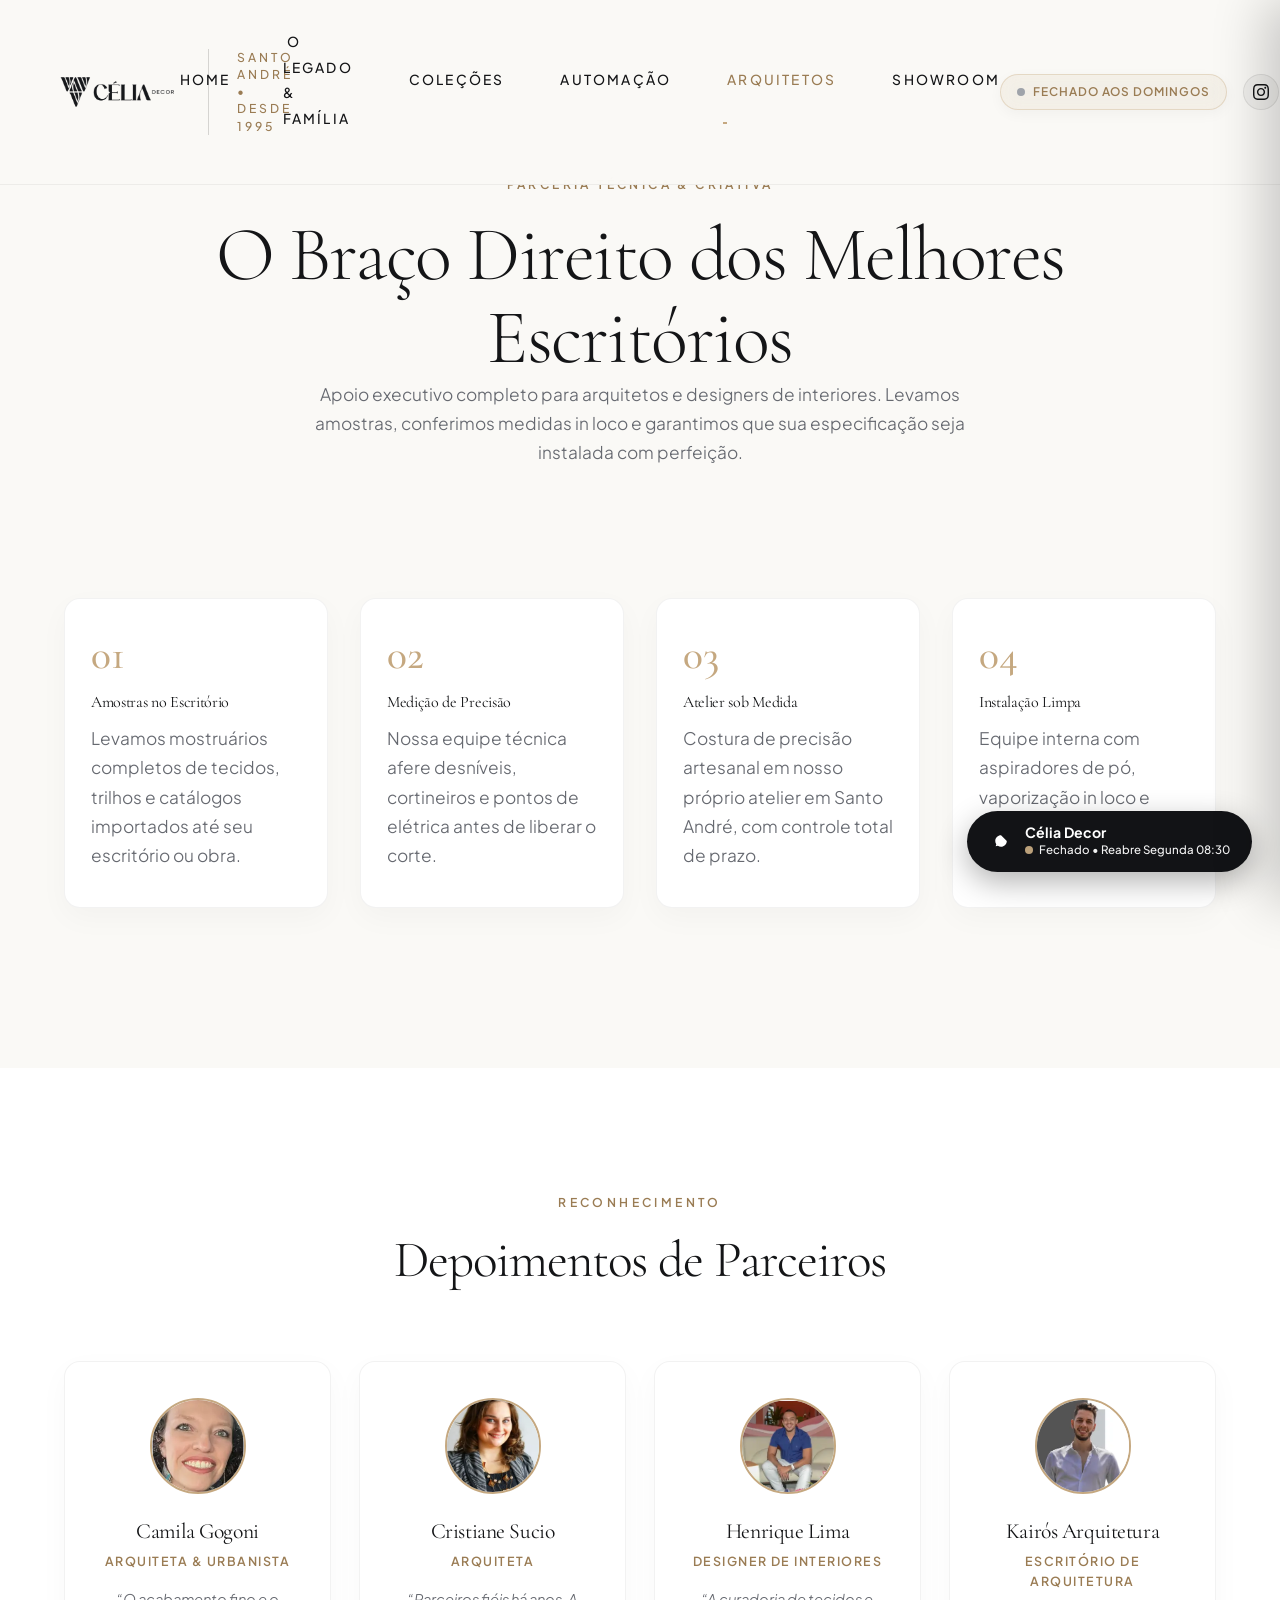
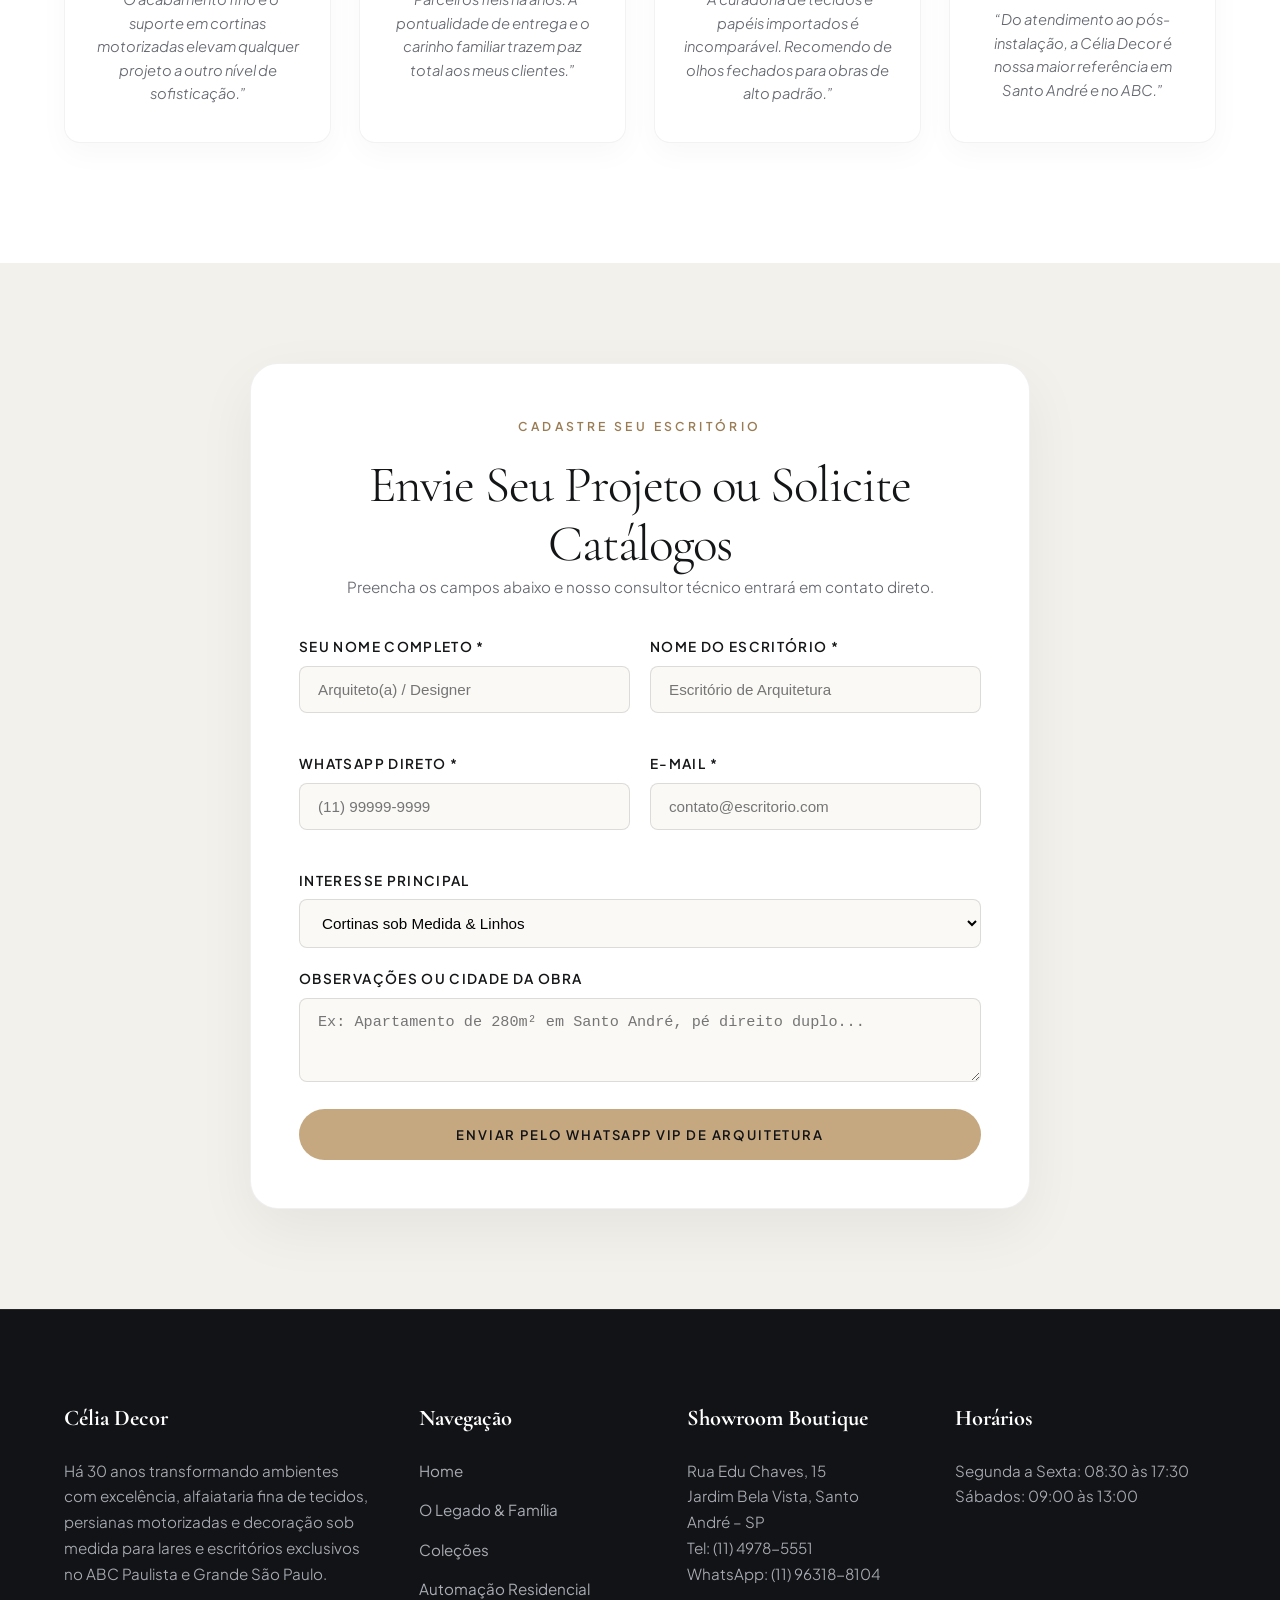
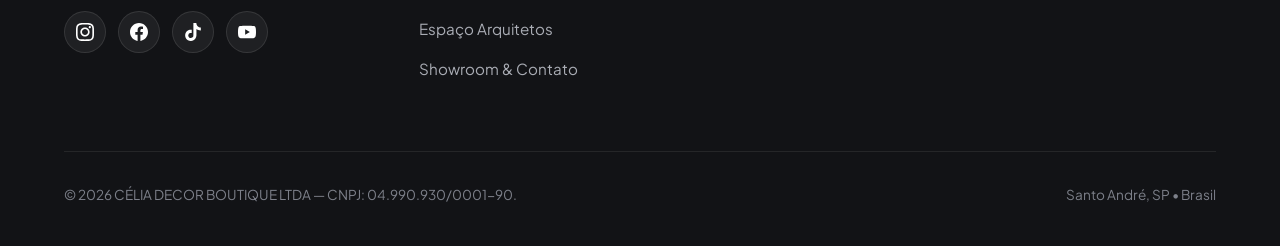
==== commit ab80c7f6: "feat: otimizacao da foto da familia, correcao de imagens em mobile, badge Estamos Online sincronizad" ====
--- a/arquitetos.html
+++ b/arquitetos.html
@@ -113,9 +113,32 @@
         </ul>
       </nav>
 
-      <div style="display: flex; align-items: center; gap: 16px;">
-        <a href="contato.html" class="nav-cta-btn">Agendar Consultoria VIP</a>
-        <button class="menu-burger" aria-label="Menu Mobile">
+      <!-- Área de Ações: Status Google + Redes Sociais + CTA + Menu Mobile -->
+      <div class="header-actions">
+        <a href="contato.html" class="header-live-badge is-online" id="headerLiveStatus" title="Status de Atendimento em Tempo Real">
+          <span class="live-status-dot"></span>
+          <span class="badge-full-text">Estamos Online Agora</span>
+          <span class="badge-short-text">Online</span>
+        </a>
+
+        <div class="header-socials">
+          <a href="https://www.instagram.com/celiadecoroficial/" target="_blank" rel="noopener noreferrer" class="header-social-link" aria-label="Instagram Célia Decor">
+            <svg viewBox="0 0 24 24"><path d="M12 2.163c3.204 0 3.584.012 4.85.07 3.252.148 4.771 1.691 4.919 4.919.058 1.265.069 1.645.069 4.849 0 3.205-.012 3.584-.069 4.849-.149 3.225-1.664 4.771-4.919 4.919-1.266.058-1.644.07-4.85.07-3.204 0-3.584-.012-4.849-.07-3.26-.149-4.771-1.699-4.919-4.92-.058-1.265-.07-1.644-.07-4.849 0-3.204.013-3.583.07-4.849.149-3.227 1.664-4.771 4.919-4.919 1.266-.057 1.645-.069 4.849-.069zm0-2.163c-3.259 0-3.667.014-4.947.072-4.358.2-6.78 2.618-6.98 6.98-.059 1.281-.073 1.689-.073 4.948 0 3.259.014 3.668.072 4.948.2 4.358 2.618 6.78 6.98 6.98 1.281.058 1.689.072 4.948.072 3.259 0 3.668-.014 4.948-.072 4.354-.2 6.782-2.618 6.979-6.98.059-1.28.073-1.689.073-4.948 0-3.259-.014-3.667-.072-4.947-.196-4.354-2.617-6.78-6.979-6.98-1.281-.059-1.69-.073-4.949-.073zm0 5.838c-3.403 0-6.162 2.759-6.162 6.162s2.759 6.163 6.162 6.163 6.162-2.759 6.162-6.163c0-3.403-2.759-6.162-6.162-6.162zm0 10.162c-2.209 0-4-1.79-4-4 0-2.209 1.791-4 4-4s4 1.791 4 4c0 2.21-1.791 4-4 4zm6.406-11.845c-.796 0-1.441.645-1.441 1.44s.645 1.44 1.441 1.44c.795 0 1.439-.645 1.439-1.44s-.644-1.44-1.439-1.44z"/></svg>
+          </a>
+          <a href="https://www.facebook.com/CeliaDecorSP" target="_blank" rel="noopener noreferrer" class="header-social-link" aria-label="Facebook Célia Decor">
+            <svg viewBox="0 0 24 24"><path d="M24 12.073c0-6.627-5.373-12-12-12s-12 5.373-12 12c0 5.99 4.388 10.954 10.125 11.854v-8.385H7.078v-3.47h3.047V9.43c0-3.007 1.792-4.669 4.533-4.669 1.312 0 2.686.235 2.686.235v2.953H15.83c-1.491 0-1.956.925-1.956 1.874v2.25h3.328l-.532 3.47h-2.796v8.385C19.612 23.027 24 18.062 24 12.073z"/></svg>
+          </a>
+          <a href="https://www.tiktok.com/@celiadecorsp" target="_blank" rel="noopener noreferrer" class="header-social-link" aria-label="TikTok Célia Decor">
+            <svg viewBox="0 0 24 24"><path d="M12.525.02c1.31-.02 2.61-.01 3.91-.02.08 1.53.63 3.09 1.75 4.17 1.12 1.11 2.7 1.62 4.24 1.79v4.03c-1.44-.05-2.89-.35-4.2-.97-.57-.26-1.1-.59-1.62-1.01-.01 2.92.01 5.84-.02 8.75-.08 1.4-.54 2.79-1.35 3.94-1.31 1.92-3.58 3.17-5.91 3.21-1.43.08-2.86-.31-4.08-1.03-2.02-1.19-3.44-3.37-3.65-5.71-.02-.5-.03-1-.01-1.49.18-1.9 1.12-3.72 2.58-4.96 1.66-1.44 3.98-2.13 6.15-1.72.02 1.48-.04 2.96-.04 4.44-.99-.32-2.15-.23-3.02.37-.63.41-1.11 1.04-1.36 1.75-.21.51-.24 1.07-.14 1.61.24 1.64 1.82 3.02 3.5 2.87 1.12-.01 2.19-.66 2.77-1.61.19-.33.4-.67.41-1.06.1-1.79.06-3.57.07-5.36.01-4.03-.01-8.05.02-12.07z"/></svg>
+          </a>
+          <a href="https://www.youtube.com/channel/UCJTca4iiQOWq3MMVdK5Np2Q" target="_blank" rel="noopener noreferrer" class="header-social-link" aria-label="YouTube Célia Decor">
+            <svg viewBox="0 0 24 24"><path d="M23.498 6.186a3.016 3.016 0 0 0-2.122-2.136C19.505 3.545 12 3.545 12 3.545s-7.505 0-9.377.505A3.017 3.017 0 0 0 .502 6.186C0 8.07 0 12 0 12s0 3.93.502 5.814a3.016 3.016 0 0 0 2.122 2.136c1.871.505 9.376.505 9.376.505s7.505 0 9.377-.505a3.015 3.015 0 0 0 2.122-2.136C24 15.93 24 12 24 12s0-3.93-.502-5.814zM9.545 15.568V8.432L15.818 12l-6.273 3.568z"/></svg>
+          </a>
+        </div>
+
+        <a href="contato.html" class="nav-cta-btn header-cta">Agendar VIP</a>
+
+        <button class="menu-burger" aria-label="Abrir Menu">
           <svg width="26" height="26" viewBox="0 0 24 24" fill="none" stroke="currentColor" stroke-width="1.8">
             <line x1="3" y1="12" x2="21" y2="12"></line>
             <line x1="3" y1="6" x2="21" y2="6"></line>
@@ -125,6 +148,54 @@
       </div>
     </div>
   </header>
+
+  <!-- Drawer Mobile -->
+  <div class="mobile-drawer-overlay" id="mobileDrawerOverlay"></div>
+  <aside class="mobile-drawer" id="mobileDrawer" aria-label="Menu Mobile">
+    <div class="mobile-drawer-header">
+      <img src="assets/images/logo-celia-decor-dark.png" alt="Célia Decor" class="mobile-drawer-logo">
+      <button class="mobile-drawer-close" id="mobileDrawerClose" aria-label="Fechar Menu">✕</button>
+    </div>
+
+    <div class="mobile-drawer-status" id="mobileDrawerStatus">
+      <span class="live-status-dot"></span>
+      <span class="mobile-status-text">Estamos Online Agora</span>
+    </div>
+
+    <nav class="mobile-drawer-nav">
+      <a href="index.html" class="mobile-nav-link">Home</a>
+      <a href="sobre.html" class="mobile-nav-link">O Legado & Família</a>
+      <a href="produtos.html" class="mobile-nav-link">Coleções de Cortinas</a>
+      <a href="automacao.html" class="mobile-nav-link">Automação Residencial</a>
+      <a href="arquitetos.html" class="mobile-nav-link active">Espaço Arquitetos</a>
+      <a href="contato.html" class="mobile-nav-link">Showroom & Contato</a>
+    </nav>
+
+    <div class="mobile-drawer-footer">
+      <a href="contato.html" class="nav-cta-btn" style="width: 100%; justify-content: center; margin-bottom: 18px;">Agendar Consultoria VIP</a>
+
+      <p class="mobile-drawer-hours">
+        <strong>Casa Célia Decor — Santo André</strong><br>
+        Rua Edu Chaves, 15 – Jardim Bela Vista<br>
+        Seg a Sex: 08:30 às 17:30 | Sáb: 09:00 às 13:00
+      </p>
+
+      <div class="mobile-socials-row">
+        <a href="https://www.instagram.com/celiadecoroficial/" target="_blank" rel="noopener noreferrer" class="social-circle-btn" aria-label="Instagram">
+          <svg viewBox="0 0 24 24"><path d="M12 2.163c3.204 0 3.584.012 4.85.07 3.252.148 4.771 1.691 4.919 4.919.058 1.265.069 1.645.069 4.849 0 3.205-.012 3.584-.069 4.849-.149 3.225-1.664 4.771-4.919 4.919-1.266.058-1.644.07-4.85.07-3.204 0-3.584-.012-4.849-.07-3.26-.149-4.771-1.699-4.919-4.92-.058-1.265-.07-1.644-.07-4.849 0-3.204.013-3.583.07-4.849.149-3.227 1.664-4.771 4.919-4.919 1.266-.057 1.645-.069 4.849-.069zm0-2.163c-3.259 0-3.667.014-4.947.072-4.358.2-6.78 2.618-6.98 6.98-.059 1.281-.073 1.689-.073 4.948 0 3.259.014 3.668.072 4.948.2 4.358 2.618 6.78 6.98 6.98 1.281.058 1.689.072 4.948.072 3.259 0 3.668-.014 4.948-.072 4.354-.2 6.782-2.618 6.979-6.98.059-1.28.073-1.689.073-4.948 0-3.259-.014-3.667-.072-4.947-.196-4.354-2.617-6.78-6.979-6.98-1.281-.059-1.69-.073-4.949-.073zm0 5.838c-3.403 0-6.162 2.759-6.162 6.162s2.759 6.163 6.162 6.163 6.162-2.759 6.162-6.163c0-3.403-2.759-6.162-6.162-6.162zm0 10.162c-2.209 0-4-1.79-4-4 0-2.209 1.791-4 4-4s4 1.791 4 4c0 2.21-1.791 4-4 4zm6.406-11.845c-.796 0-1.441.645-1.441 1.44s.645 1.44 1.441 1.44c.795 0 1.439-.645 1.439-1.44s-.644-1.44-1.439-1.44z"/></svg>
+        </a>
+        <a href="https://www.facebook.com/CeliaDecorSP" target="_blank" rel="noopener noreferrer" class="social-circle-btn" aria-label="Facebook">
+          <svg viewBox="0 0 24 24"><path d="M24 12.073c0-6.627-5.373-12-12-12s-12 5.373-12 12c0 5.99 4.388 10.954 10.125 11.854v-8.385H7.078v-3.47h3.047V9.43c0-3.007 1.792-4.669 4.533-4.669 1.312 0 2.686.235 2.686.235v2.953H15.83c-1.491 0-1.956.925-1.956 1.874v2.25h3.328l-.532 3.47h-2.796v8.385C19.612 23.027 24 18.062 24 12.073z"/></svg>
+        </a>
+        <a href="https://www.tiktok.com/@celiadecorsp" target="_blank" rel="noopener noreferrer" class="social-circle-btn" aria-label="TikTok">
+          <svg viewBox="0 0 24 24"><path d="M12.525.02c1.31-.02 2.61-.01 3.91-.02.08 1.53.63 3.09 1.75 4.17 1.12 1.11 2.7 1.62 4.24 1.79v4.03c-1.44-.05-2.89-.35-4.2-.97-.57-.26-1.1-.59-1.62-1.01-.01 2.92.01 5.84-.02 8.75-.08 1.4-.54 2.79-1.35 3.94-1.31 1.92-3.58 3.17-5.91 3.21-1.43.08-2.86-.31-4.08-1.03-2.02-1.19-3.44-3.37-3.65-5.71-.02-.5-.03-1-.01-1.49.18-1.9 1.12-3.72 2.58-4.96 1.66-1.44 3.98-2.13 6.15-1.72.02 1.48-.04 2.96-.04 4.44-.99-.32-2.15-.23-3.02.37-.63.41-1.11 1.04-1.36 1.75-.21.51-.24 1.07-.14 1.61.24 1.64 1.82 3.02 3.5 2.87 1.12-.01 2.19-.66 2.77-1.61.19-.33.4-.67.41-1.06.1-1.79.06-3.57.07-5.36.01-4.03-.01-8.05.02-12.07z"/></svg>
+        </a>
+        <a href="https://www.youtube.com/channel/UCJTca4iiQOWq3MMVdK5Np2Q" target="_blank" rel="noopener noreferrer" class="social-circle-btn" aria-label="YouTube">
+          <svg viewBox="0 0 24 24"><path d="M23.498 6.186a3.016 3.016 0 0 0-2.122-2.136C19.505 3.545 12 3.545 12 3.545s-7.505 0-9.377.505A3.017 3.017 0 0 0 .502 6.186C0 8.07 0 12 0 12s0 3.93.502 5.814a3.016 3.016 0 0 0 2.122 2.136c1.871.505 9.376.505 9.376.505s7.505 0 9.377-.505a3.015 3.015 0 0 0 2.122-2.136C24 15.93 24 12 24 12s0-3.93-.502-5.814zM9.545 15.568V8.432L15.818 12l-6.273 3.568z"/></svg>
+        </a>
+      </div>
+    </div>
+  </aside>
 
   <!-- Cabeçalho -->
   <section class="arch-hero">
@@ -268,6 +339,21 @@
         <div class="footer-col-block">
           <h5>Célia Decor</h5>
           <p>Há 30 anos transformando ambientes com excelência, alfaiataria fina de tecidos, persianas motorizadas e decoração sob medida para lares e escritórios exclusivos no ABC Paulista e Grande São Paulo.</p>
+          
+          <div class="footer-social-row">
+            <a href="https://www.instagram.com/celiadecoroficial/" target="_blank" rel="noopener noreferrer" class="social-circle-btn" aria-label="Instagram Célia Decor">
+              <svg viewBox="0 0 24 24"><path d="M12 2.163c3.204 0 3.584.012 4.85.07 3.252.148 4.771 1.691 4.919 4.919.058 1.265.069 1.645.069 4.849 0 3.205-.012 3.584-.069 4.849-.149 3.225-1.664 4.771-4.919 4.919-1.266.058-1.644.07-4.85.07-3.204 0-3.584-.012-4.849-.07-3.26-.149-4.771-1.699-4.919-4.92-.058-1.265-.07-1.644-.07-4.849 0-3.204.013-3.583.07-4.849.149-3.227 1.664-4.771 4.919-4.919 1.266-.057 1.645-.069 4.849-.069zm0-2.163c-3.259 0-3.667.014-4.947.072-4.358.2-6.78 2.618-6.98 6.98-.059 1.281-.073 1.689-.073 4.948 0 3.259.014 3.668.072 4.948.2 4.358 2.618 6.78 6.98 6.98 1.281.058 1.689.072 4.948.072 3.259 0 3.668-.014 4.948-.072 4.354-.2 6.782-2.618 6.979-6.98.059-1.28.073-1.689.073-4.948 0-3.259-.014-3.667-.072-4.947-.196-4.354-2.617-6.78-6.979-6.98-1.281-.059-1.69-.073-4.949-.073zm0 5.838c-3.403 0-6.162 2.759-6.162 6.162s2.759 6.163 6.162 6.163 6.162-2.759 6.162-6.163c0-3.403-2.759-6.162-6.162-6.162zm0 10.162c-2.209 0-4-1.79-4-4 0-2.209 1.791-4 4-4s4 1.791 4 4c0 2.21-1.791 4-4 4zm6.406-11.845c-.796 0-1.441.645-1.441 1.44s.645 1.44 1.441 1.44c.795 0 1.439-.645 1.439-1.44s-.644-1.44-1.439-1.44z"/></svg>
+            </a>
+            <a href="https://www.facebook.com/CeliaDecorSP" target="_blank" rel="noopener noreferrer" class="social-circle-btn" aria-label="Facebook Célia Decor">
+              <svg viewBox="0 0 24 24"><path d="M24 12.073c0-6.627-5.373-12-12-12s-12 5.373-12 12c0 5.99 4.388 10.954 10.125 11.854v-8.385H7.078v-3.47h3.047V9.43c0-3.007 1.792-4.669 4.533-4.669 1.312 0 2.686.235 2.686.235v2.953H15.83c-1.491 0-1.956.925-1.956 1.874v2.25h3.328l-.532 3.47h-2.796v8.385C19.612 23.027 24 18.062 24 12.073z"/></svg>
+            </a>
+            <a href="https://www.tiktok.com/@celiadecorsp" target="_blank" rel="noopener noreferrer" class="social-circle-btn" aria-label="TikTok Célia Decor">
+              <svg viewBox="0 0 24 24"><path d="M12.525.02c1.31-.02 2.61-.01 3.91-.02.08 1.53.63 3.09 1.75 4.17 1.12 1.11 2.7 1.62 4.24 1.79v4.03c-1.44-.05-2.89-.35-4.2-.97-.57-.26-1.1-.59-1.62-1.01-.01 2.92.01 5.84-.02 8.75-.08 1.4-.54 2.79-1.35 3.94-1.31 1.92-3.58 3.17-5.91 3.21-1.43.08-2.86-.31-4.08-1.03-2.02-1.19-3.44-3.37-3.65-5.71-.02-.5-.03-1-.01-1.49.18-1.9 1.12-3.72 2.58-4.96 1.66-1.44 3.98-2.13 6.15-1.72.02 1.48-.04 2.96-.04 4.44-.99-.32-2.15-.23-3.02.37-.63.41-1.11 1.04-1.36 1.75-.21.51-.24 1.07-.14 1.61.24 1.64 1.82 3.02 3.5 2.87 1.12-.01 2.19-.66 2.77-1.61.19-.33.4-.67.41-1.06.1-1.79.06-3.57.07-5.36.01-4.03-.01-8.05.02-12.07z"/></svg>
+            </a>
+            <a href="https://www.youtube.com/channel/UCJTca4iiQOWq3MMVdK5Np2Q" target="_blank" rel="noopener noreferrer" class="social-circle-btn" aria-label="YouTube Célia Decor">
+              <svg viewBox="0 0 24 24"><path d="M23.498 6.186a3.016 3.016 0 0 0-2.122-2.136C19.505 3.545 12 3.545 12 3.545s-7.505 0-9.377.505A3.017 3.017 0 0 0 .502 6.186C0 8.07 0 12 0 12s0 3.93.502 5.814a3.016 3.016 0 0 0 2.122 2.136c1.871.505 9.376.505 9.376.505s7.505 0 9.377-.505a3.015 3.015 0 0 0 2.122-2.136C24 15.93 24 12 24 12s0-3.93-.502-5.814zM9.545 15.568V8.432L15.818 12l-6.273 3.568z"/></svg>
+            </a>
+          </div>
         </div>
 
         <div class="footer-col-block">
--- a/css/style.css
+++ b/css/style.css
@@ -300,11 +300,11 @@
   display: inline-flex;
   align-items: center;
   gap: 10px;
-  padding: 14px 28px;
+  padding: 12px 26px;
   border-radius: var(--radius-full);
-  font-size: 0.84rem;
+  font-size: 0.82rem;
   font-weight: 600;
-  letter-spacing: 0.15em;
+  letter-spacing: 0.14em;
   text-transform: uppercase;
   background-color: var(--c-dark);
   color: #FFFFFF;
@@ -328,10 +328,148 @@
   box-shadow: 0 8px 24px rgba(197, 168, 128, 0.3);
 }
 
+/* Área Direita de Ações no Cabeçalho */
+.header-actions {
+  display: flex;
+  align-items: center;
+  gap: 16px;
+}
+
+/* Badge 'Estamos Online' Dinâmico (Sincronizado com Horários Google) */
+.header-live-badge {
+  display: inline-flex;
+  align-items: center;
+  gap: 8px;
+  padding: 8px 16px;
+  border-radius: var(--radius-full);
+  font-size: 0.74rem;
+  font-weight: 600;
+  letter-spacing: 0.08em;
+  text-transform: uppercase;
+  transition: all 0.3s ease;
+  border: 1px solid rgba(0, 0, 0, 0.08);
+  background: rgba(255, 255, 255, 0.9);
+  backdrop-filter: blur(10px);
+  color: var(--c-text-main);
+  white-space: nowrap;
+  box-shadow: 0 4px 14px rgba(0, 0, 0, 0.04);
+}
+
+.header-live-badge.is-online {
+  border-color: rgba(37, 211, 102, 0.45);
+  background: rgba(37, 211, 102, 0.12);
+  color: #0d6e3c;
+}
+
+.header-live-badge.is-offline {
+  border-color: rgba(197, 168, 128, 0.35);
+  background: rgba(197, 168, 128, 0.12);
+  color: var(--c-gold-dark);
+}
+
+.luxury-header.hero-transparent:not(.scrolled) .header-live-badge {
+  background: rgba(255, 255, 255, 0.14);
+  border-color: rgba(255, 255, 255, 0.25);
+  color: #FFFFFF;
+}
+
+.luxury-header.hero-transparent:not(.scrolled) .header-live-badge.is-online {
+  background: rgba(37, 211, 102, 0.22);
+  border-color: rgba(37, 211, 102, 0.6);
+  color: #A3F7BF;
+}
+
+.live-status-dot {
+  width: 8px;
+  height: 8px;
+  border-radius: 50%;
+  background: #25D366;
+  position: relative;
+  flex-shrink: 0;
+}
+
+.header-live-badge.is-online .live-status-dot {
+  background: #25D366;
+  box-shadow: 0 0 0 0 rgba(37, 211, 102, 0.7);
+  animation: liveDotPulse 2s infinite;
+}
+
+.header-live-badge.is-offline .live-status-dot {
+  background: #9FA3AA;
+  box-shadow: none;
+  animation: none;
+}
+
+@keyframes liveDotPulse {
+  0% { box-shadow: 0 0 0 0 rgba(37, 211, 102, 0.7); }
+  70% { box-shadow: 0 0 0 8px rgba(37, 211, 102, 0); }
+  100% { box-shadow: 0 0 0 0 rgba(37, 211, 102, 0); }
+}
+
+.header-live-badge .badge-short-text {
+  display: none;
+}
+
+.header-live-badge .badge-full-text {
+  display: inline;
+}
+
+/* Redes Sociais no Topo */
+.header-socials {
+  display: flex;
+  align-items: center;
+  gap: 8px;
+}
+
+.header-social-link {
+  width: 36px;
+  height: 36px;
+  border-radius: 50%;
+  display: flex;
+  align-items: center;
+  justify-content: center;
+  background: rgba(0, 0, 0, 0.04);
+  color: var(--c-text-main);
+  border: 1px solid rgba(0, 0, 0, 0.08);
+  transition: all 0.25s ease;
+}
+
+.header-social-link svg {
+  width: 16px;
+  height: 16px;
+  fill: currentColor;
+  transition: transform 0.2s ease;
+}
+
+.header-social-link:hover {
+  background: var(--c-gold);
+  color: #121316;
+  border-color: var(--c-gold);
+  transform: translateY(-2px);
+}
+
+.header-social-link:hover svg {
+  transform: scale(1.1);
+}
+
+.luxury-header.hero-transparent:not(.scrolled) .header-social-link {
+  background: rgba(255, 255, 255, 0.1);
+  color: #FFFFFF;
+  border-color: rgba(255, 255, 255, 0.2);
+}
+
+.luxury-header.hero-transparent:not(.scrolled) .header-social-link:hover {
+  background: var(--c-gold);
+  color: #121316;
+  border-color: var(--c-gold);
+}
+
 .menu-burger {
   display: none;
   color: var(--c-text-main);
   padding: 8px;
+  align-items: center;
+  justify-content: center;
 }
 
 .luxury-header.hero-transparent:not(.scrolled) .menu-burger {
@@ -644,18 +782,25 @@
 .staircase-frame-display {
   position: relative;
   background: var(--c-surface);
-  padding: 20px;
+  padding: 22px;
   border-radius: var(--radius-md);
-  box-shadow: 0 20px 60px rgba(0, 0, 0, 0.08);
+  box-shadow: 0 24px 70px rgba(0, 0, 0, 0.09);
   border: 1px solid rgba(0, 0, 0, 0.06);
+  width: 100%;
+  max-width: 580px;
+  margin: 0 auto;
 }
 
 .staircase-main-photo {
   width: 100%;
-  height: 540px;
+  height: auto;
+  aspect-ratio: 3 / 4;
+  max-height: 620px;
   object-fit: cover;
+  object-position: center 12%;
   border-radius: calc(var(--radius-md) - 6px);
-  filter: contrast(103%);
+  filter: contrast(102%) brightness(99%);
+  display: block;
 }
 
 .staircase-badge-floating {
@@ -1250,6 +1395,17 @@
   transform: translateY(-3px);
 }
 
+.social-circle-btn svg {
+  width: 18px;
+  height: 18px;
+  fill: currentColor;
+  transition: transform 0.2s ease;
+}
+
+.social-circle-btn:hover svg {
+  transform: scale(1.12);
+}
+
 .footer-sub-bottom {
   padding-top: 32px;
   border-top: 1px solid rgba(255, 255, 255, 0.08);
@@ -1265,32 +1421,33 @@
    ========================================================================== */
 .smart-wa-bubble {
   position: fixed;
-  bottom: 30px;
-  right: 30px;
-  z-index: 9999;
+  bottom: 28px;
+  right: 28px;
+  z-index: 9990;
 }
 
 .wa-pill-link {
   display: flex;
   align-items: center;
-  gap: 14px;
+  gap: 12px;
   background: #25D366;
   color: #FFFFFF;
-  padding: 14px 24px;
+  padding: 13px 22px;
   border-radius: var(--radius-full);
-  box-shadow: 0 12px 35px rgba(37, 211, 102, 0.45);
+  box-shadow: 0 12px 35px rgba(37, 211, 102, 0.42);
   transition: transform 0.3s var(--ease-cinematic), box-shadow 0.3s ease;
 }
 
 .wa-pill-link:hover {
   transform: translateY(-3px) scale(1.02);
-  box-shadow: 0 16px 42px rgba(37, 211, 102, 0.6);
+  box-shadow: 0 16px 42px rgba(37, 211, 102, 0.55);
 }
 
 .wa-icon-svg {
-  width: 26px;
-  height: 26px;
+  width: 24px;
+  height: 24px;
   fill: currentColor;
+  flex-shrink: 0;
 }
 
 .wa-text-group {
@@ -1299,7 +1456,7 @@
 }
 
 .wa-brand-name {
-  font-size: 0.9rem;
+  font-size: 0.88rem;
   font-weight: 700;
   line-height: 1.2;
 }
@@ -1308,9 +1465,9 @@
   display: flex;
   align-items: center;
   gap: 6px;
-  font-size: 0.74rem;
+  font-size: 0.72rem;
   font-weight: 500;
-  opacity: 0.96;
+  opacity: 0.95;
 }
 
 .wa-pulse-dot {
@@ -1319,6 +1476,7 @@
   border-radius: 50%;
   background: #FFFFFF;
   animation: waPulse 1.8s infinite;
+  flex-shrink: 0;
 }
 
 @keyframes waPulse {
@@ -1338,14 +1496,176 @@
 }
 
 /* ==========================================================================
-   RESPONSIVIDADE (MOBILE-FIRST & DESKTOP)
+   DRAWER DE NAVEGAÇÃO MOBILE & REDES SOCIAIS
    ========================================================================== */
+.mobile-drawer-overlay {
+  position: fixed;
+  inset: 0;
+  background: rgba(14, 15, 17, 0.65);
+  backdrop-filter: blur(8px);
+  -webkit-backdrop-filter: blur(8px);
+  z-index: 9998;
+  opacity: 0;
+  pointer-events: none;
+  transition: opacity 0.35s ease;
+}
+
+.mobile-drawer-overlay.active {
+  opacity: 1;
+  pointer-events: auto;
+}
+
+.mobile-drawer {
+  position: fixed;
+  top: 0;
+  right: 0;
+  width: 88%;
+  max-width: 390px;
+  height: 100vh;
+  height: 100dvh;
+  background: #FFFFFF;
+  z-index: 9999;
+  box-shadow: -15px 0 50px rgba(0, 0, 0, 0.2);
+  transform: translateX(100%);
+  transition: transform 0.4s var(--ease-cinematic);
+  display: flex;
+  flex-direction: column;
+  padding: 30px 24px;
+  overflow-y: auto;
+}
+
+.mobile-drawer.active {
+  transform: translateX(0);
+}
+
+.mobile-drawer-header {
+  display: flex;
+  align-items: center;
+  justify-content: space-between;
+  padding-bottom: 20px;
+  border-bottom: 1px solid rgba(0, 0, 0, 0.08);
+}
+
+.mobile-drawer-logo {
+  height: 44px;
+  width: auto;
+  object-fit: contain;
+}
+
+.mobile-drawer-close {
+  width: 38px;
+  height: 38px;
+  border-radius: 50%;
+  background: rgba(0, 0, 0, 0.05);
+  display: flex;
+  align-items: center;
+  justify-content: center;
+  font-size: 1.1rem;
+  color: var(--c-dark);
+  cursor: pointer;
+  transition: var(--transition-fast);
+}
+
+.mobile-drawer-close:hover {
+  background: var(--c-dark);
+  color: #FFFFFF;
+}
+
+.mobile-drawer-status {
+  margin: 20px 0;
+  padding: 12px 16px;
+  border-radius: var(--radius-sm);
+  background: rgba(37, 211, 102, 0.1);
+  border: 1px solid rgba(37, 211, 102, 0.3);
+  display: flex;
+  align-items: center;
+  gap: 10px;
+  font-size: 0.78rem;
+  font-weight: 600;
+  letter-spacing: 0.06em;
+  text-transform: uppercase;
+  color: #0d6e3c;
+}
+
+.mobile-drawer-status.is-offline {
+  background: rgba(197, 168, 128, 0.12);
+  border-color: rgba(197, 168, 128, 0.35);
+  color: var(--c-gold-dark);
+}
+
+.mobile-drawer-nav {
+  display: flex;
+  flex-direction: column;
+  gap: 6px;
+  margin-bottom: 30px;
+}
+
+.mobile-nav-link {
+  font-family: var(--font-serif);
+  font-size: 1.35rem;
+  color: var(--c-text-main);
+  padding: 10px 0;
+  border-bottom: 1px solid rgba(0, 0, 0, 0.04);
+  transition: color var(--transition-fast), padding-left var(--transition-fast);
+}
+
+.mobile-nav-link:hover,
+.mobile-nav-link.active {
+  color: var(--c-gold-dark);
+  padding-left: 8px;
+}
+
+.mobile-drawer-footer {
+  margin-top: auto;
+  padding-top: 20px;
+  border-top: 1px solid rgba(0, 0, 0, 0.08);
+}
+
+.mobile-drawer-hours {
+  font-size: 0.82rem;
+  color: var(--c-text-muted);
+  line-height: 1.5;
+  margin-bottom: 20px;
+}
+
+.mobile-drawer-hours strong {
+  color: var(--c-text-main);
+}
+
+.mobile-socials-row {
+  display: flex;
+  gap: 12px;
+}
+
+.mobile-socials-row .social-circle-btn {
+  background: var(--c-bg-subtle);
+  color: var(--c-dark);
+  border-color: rgba(0, 0, 0, 0.08);
+}
+
+.mobile-socials-row .social-circle-btn:hover {
+  background: var(--c-gold);
+  color: #FFFFFF;
+}
+
+/* ==========================================================================
+   RESPONSIVIDADE (MOBILE-FIRST & DESKTOP — ZERO IMAGENS COMPRIMIDAS)
+   ========================================================================== */
+@media (max-width: 1200px) {
+  .nav-links {
+    gap: 32px;
+  }
+}
+
 @media (max-width: 1024px) {
   .nav-links {
     display: none;
   }
   .menu-burger {
-    display: block;
+    display: flex;
+  }
+  .header-actions {
+    gap: 12px;
   }
   .staircase-monument-grid,
   .studio-grid,
@@ -1369,25 +1689,170 @@
 }
 
 @media (max-width: 768px) {
+  /* Respiro Amplo nas Laterais do Header */
+  .header-container {
+    padding: 0 20px;
+  }
+
+  .luxury-header {
+    padding: 16px 0;
+  }
+
+  .brand-logo-img {
+    height: 42px;
+    max-width: 160px;
+    width: auto;
+    object-fit: contain;
+    flex-shrink: 0;
+  }
+
+  .brand-tag {
+    display: none;
+  }
+
+  .brand-wrapper {
+    gap: 0;
+    flex-shrink: 0;
+  }
+
+  /* Header Ações no Mobile: Botão Online Compacto + Burger */
+  .header-actions {
+    gap: 10px;
+  }
+
+  .header-socials {
+    display: none; /* Estão no Mobile Drawer e Rodapé */
+  }
+
+  .nav-cta-btn.header-cta {
+    display: none;
+  }
+
+  .header-live-badge {
+    padding: 6px 12px;
+    font-size: 0.68rem;
+    gap: 6px;
+  }
+
+  .header-live-badge .badge-full-text {
+    display: none;
+  }
+
+  .header-live-badge .badge-short-text {
+    display: inline;
+  }
+
+  /* PROTEÇÃO TOTAL CONTRA IMAGENS COMPRIMIDAS / DEFORMADAS */
+  .staircase-frame-display {
+    padding: 14px;
+    max-width: 100%;
+    margin: 0 auto;
+  }
+
+  .staircase-main-photo {
+    width: 100%;
+    height: auto !important;
+    aspect-ratio: 3 / 4;
+    max-height: 480px;
+    object-fit: cover;
+    object-position: center 12%;
+    border-radius: calc(var(--radius-md) - 6px);
+    display: block;
+  }
+
+  .staircase-badge-floating {
+    top: -12px;
+    left: 20px;
+    font-size: 0.68rem;
+    padding: 6px 14px;
+  }
+
+  .staircase-official-caption {
+    margin-top: 18px;
+    padding: 20px;
+  }
+
+  .staircase-official-quote {
+    font-size: 1.15rem;
+  }
+
+  .showcase-img-wrap {
+    height: 240px;
+  }
+
+  .showcase-img-wrap img {
+    width: 100%;
+    height: 100%;
+    object-fit: cover;
+  }
+
+  .studio-viewport {
+    height: 300px;
+  }
+
+  .studio-canvas-img {
+    width: 100%;
+    height: 100%;
+    object-fit: cover;
+  }
+
+  .showroom-map-frame {
+    height: 320px;
+  }
+
+  .origin-photo-frame img {
+    height: auto;
+    aspect-ratio: 4 / 3;
+    max-height: 320px;
+    object-fit: cover;
+  }
+
+  .expand-visual-box {
+    width: 90vw !important;
+    height: 38vh !important;
+    min-height: 220px;
+  }
+
+  .expand-floating-caption {
+    padding: 10px 20px;
+    font-size: 0.78rem;
+    bottom: 20px;
+    white-space: normal;
+    text-align: center;
+    max-width: 85%;
+  }
+
+  .curtain-revealed-backdrop {
+    height: 100%;
+    width: 100%;
+    object-fit: cover;
+  }
+
+  .hero-stage {
+    min-height: 560px;
+  }
+
   .collection-tri-grid,
   .architect-cards-grid {
     grid-template-columns: 1fr;
-  }
+    gap: 28px;
+  }
+
   .footer-columns-grid {
     grid-template-columns: 1fr;
     gap: 36px;
   }
+
   .footer-sub-bottom {
     flex-direction: column;
     gap: 14px;
     text-align: center;
   }
-  .brand-tag {
-    display: none;
-  }
+
   .wa-text-group {
     display: none;
   }
+
   .wa-pill-link {
     padding: 12px;
   }
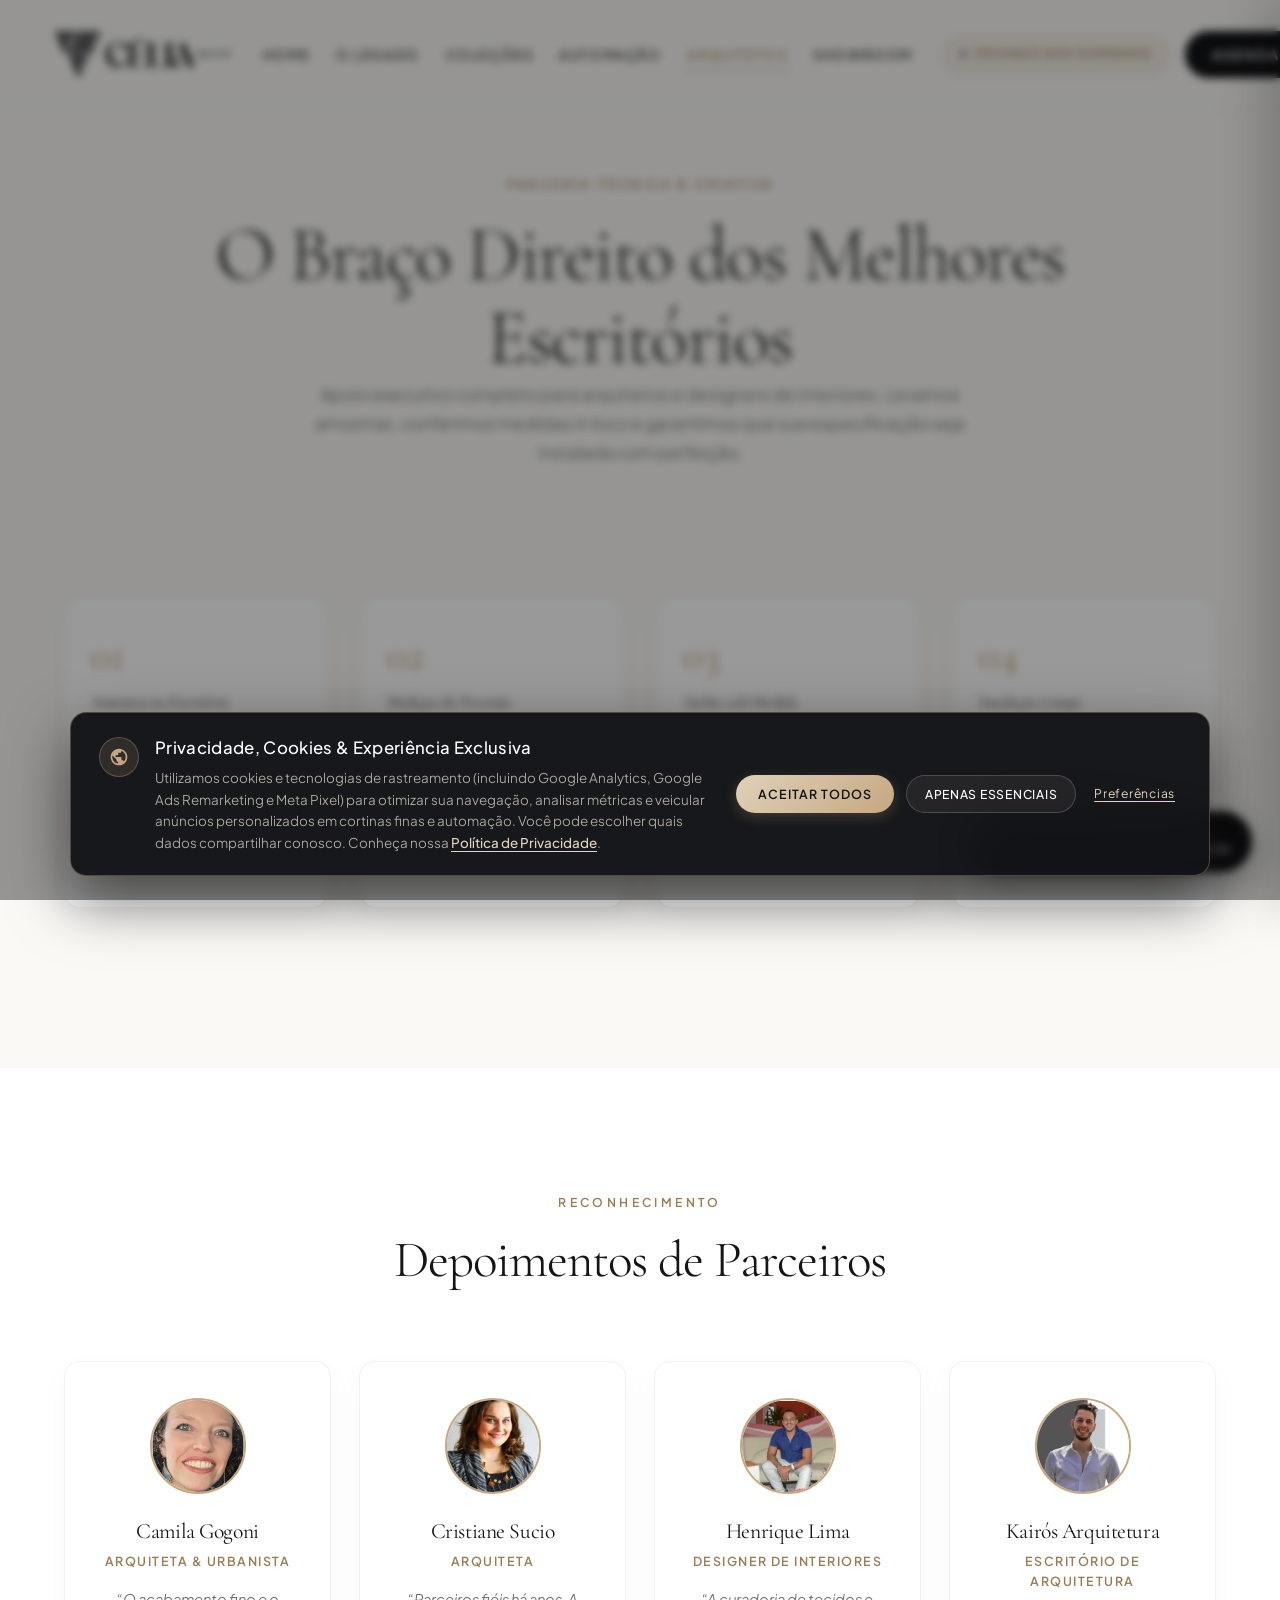
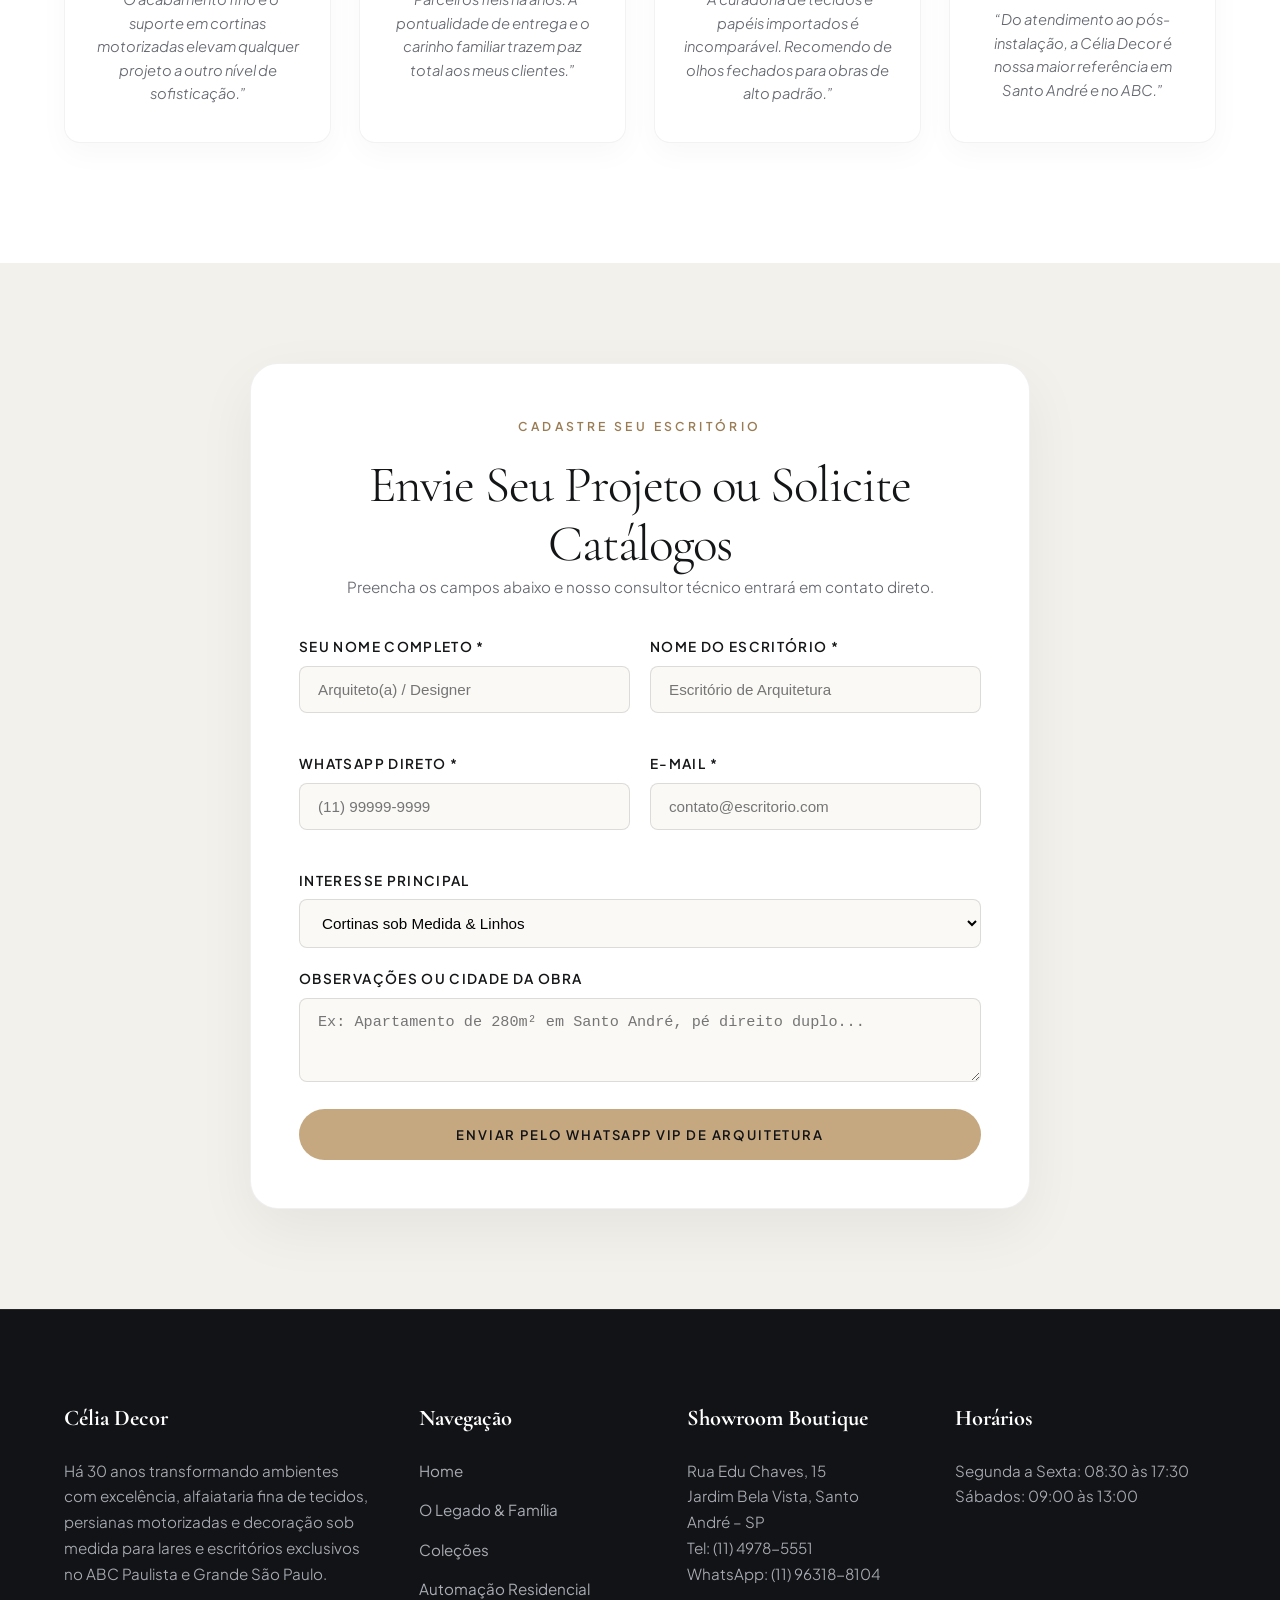
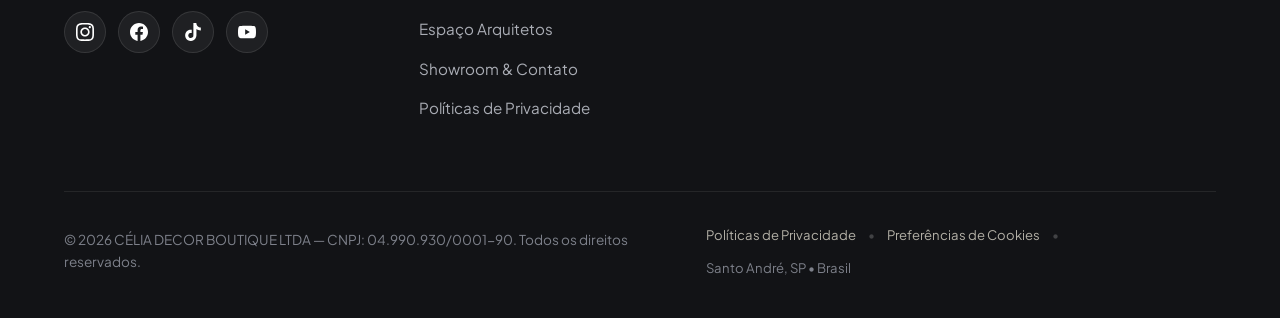
==== commit 36f3338a: "feat: cabecalho desobstruido e amplo, banner de consentimento de cookies para remarketing e pagina o" ====
--- a/arquitetos.html
+++ b/arquitetos.html
@@ -96,55 +96,41 @@
 
   <!-- Header Flutuante de Luxo -->
   <header class="luxury-header theme-light">
-    <div class="header-container nav-shell">
-      <a href="index.html" class="brand-wrapper" aria-label="Célia Decor Home">
-        <img src="assets/images/logo-celia-decor-dark.png" alt="Célia Decor" class="brand-logo-img">
-        <span class="brand-tag">Santo André • Desde 1995</span>
-      </a>
-
-      <nav>
-        <ul class="nav-links">
-          <li class="nav-item"><a href="index.html">Home</a></li>
-          <li class="nav-item"><a href="sobre.html">O Legado & Família</a></li>
-          <li class="nav-item"><a href="produtos.html">Coleções</a></li>
-          <li class="nav-item"><a href="automacao.html">Automação</a></li>
-          <li class="nav-item"><a href="arquitetos.html" class="active">Arquitetos</a></li>
-          <li class="nav-item"><a href="contato.html">Showroom</a></li>
-        </ul>
-      </nav>
-
-      <!-- Área de Ações: Status Google + Redes Sociais + CTA + Menu Mobile -->
-      <div class="header-actions">
-        <a href="contato.html" class="header-live-badge is-online" id="headerLiveStatus" title="Status de Atendimento em Tempo Real">
-          <span class="live-status-dot"></span>
-          <span class="badge-full-text">Estamos Online Agora</span>
-          <span class="badge-short-text">Online</span>
+    <div class="header-container">
+      <div class="nav-shell">
+        <a href="index.html" class="brand-wrapper" aria-label="Célia Decor Home">
+          <img src="assets/images/logo-celia-decor-dark.png" alt="Célia Decor" class="brand-logo-img">
         </a>
 
-        <div class="header-socials">
-          <a href="https://www.instagram.com/celiadecoroficial/" target="_blank" rel="noopener noreferrer" class="header-social-link" aria-label="Instagram Célia Decor">
-            <svg viewBox="0 0 24 24"><path d="M12 2.163c3.204 0 3.584.012 4.85.07 3.252.148 4.771 1.691 4.919 4.919.058 1.265.069 1.645.069 4.849 0 3.205-.012 3.584-.069 4.849-.149 3.225-1.664 4.771-4.919 4.919-1.266.058-1.644.07-4.85.07-3.204 0-3.584-.012-4.849-.07-3.26-.149-4.771-1.699-4.919-4.92-.058-1.265-.07-1.644-.07-4.849 0-3.204.013-3.583.07-4.849.149-3.227 1.664-4.771 4.919-4.919 1.266-.057 1.645-.069 4.849-.069zm0-2.163c-3.259 0-3.667.014-4.947.072-4.358.2-6.78 2.618-6.98 6.98-.059 1.281-.073 1.689-.073 4.948 0 3.259.014 3.668.072 4.948.2 4.358 2.618 6.78 6.98 6.98 1.281.058 1.689.072 4.948.072 3.259 0 3.668-.014 4.948-.072 4.354-.2 6.782-2.618 6.979-6.98.059-1.28.073-1.689.073-4.948 0-3.259-.014-3.667-.072-4.947-.196-4.354-2.617-6.78-6.979-6.98-1.281-.059-1.69-.073-4.949-.073zm0 5.838c-3.403 0-6.162 2.759-6.162 6.162s2.759 6.163 6.162 6.163 6.162-2.759 6.162-6.163c0-3.403-2.759-6.162-6.162-6.162zm0 10.162c-2.209 0-4-1.79-4-4 0-2.209 1.791-4 4-4s4 1.791 4 4c0 2.21-1.791 4-4 4zm6.406-11.845c-.796 0-1.441.645-1.441 1.44s.645 1.44 1.441 1.44c.795 0 1.439-.645 1.439-1.44s-.644-1.44-1.439-1.44z"/></svg>
+        <nav>
+          <ul class="nav-links">
+            <li class="nav-item"><a href="index.html">Home</a></li>
+            <li class="nav-item"><a href="sobre.html">O Legado</a></li>
+            <li class="nav-item"><a href="produtos.html">Coleções</a></li>
+            <li class="nav-item"><a href="automacao.html">Automação</a></li>
+            <li class="nav-item"><a href="arquitetos.html" class="active">Arquitetos</a></li>
+            <li class="nav-item"><a href="contato.html">Showroom</a></li>
+          </ul>
+        </nav>
+
+        <!-- Área de Ações: Status Google + CTA + Menu Mobile -->
+        <div class="header-actions">
+          <a href="contato.html" class="header-live-badge is-online" id="headerLiveStatus" title="Status de Atendimento em Tempo Real">
+            <span class="live-status-dot"></span>
+            <span class="badge-full-text">Estamos Online Agora</span>
+            <span class="badge-short-text">Online</span>
           </a>
-          <a href="https://www.facebook.com/CeliaDecorSP" target="_blank" rel="noopener noreferrer" class="header-social-link" aria-label="Facebook Célia Decor">
-            <svg viewBox="0 0 24 24"><path d="M24 12.073c0-6.627-5.373-12-12-12s-12 5.373-12 12c0 5.99 4.388 10.954 10.125 11.854v-8.385H7.078v-3.47h3.047V9.43c0-3.007 1.792-4.669 4.533-4.669 1.312 0 2.686.235 2.686.235v2.953H15.83c-1.491 0-1.956.925-1.956 1.874v2.25h3.328l-.532 3.47h-2.796v8.385C19.612 23.027 24 18.062 24 12.073z"/></svg>
-          </a>
-          <a href="https://www.tiktok.com/@celiadecorsp" target="_blank" rel="noopener noreferrer" class="header-social-link" aria-label="TikTok Célia Decor">
-            <svg viewBox="0 0 24 24"><path d="M12.525.02c1.31-.02 2.61-.01 3.91-.02.08 1.53.63 3.09 1.75 4.17 1.12 1.11 2.7 1.62 4.24 1.79v4.03c-1.44-.05-2.89-.35-4.2-.97-.57-.26-1.1-.59-1.62-1.01-.01 2.92.01 5.84-.02 8.75-.08 1.4-.54 2.79-1.35 3.94-1.31 1.92-3.58 3.17-5.91 3.21-1.43.08-2.86-.31-4.08-1.03-2.02-1.19-3.44-3.37-3.65-5.71-.02-.5-.03-1-.01-1.49.18-1.9 1.12-3.72 2.58-4.96 1.66-1.44 3.98-2.13 6.15-1.72.02 1.48-.04 2.96-.04 4.44-.99-.32-2.15-.23-3.02.37-.63.41-1.11 1.04-1.36 1.75-.21.51-.24 1.07-.14 1.61.24 1.64 1.82 3.02 3.5 2.87 1.12-.01 2.19-.66 2.77-1.61.19-.33.4-.67.41-1.06.1-1.79.06-3.57.07-5.36.01-4.03-.01-8.05.02-12.07z"/></svg>
-          </a>
-          <a href="https://www.youtube.com/channel/UCJTca4iiQOWq3MMVdK5Np2Q" target="_blank" rel="noopener noreferrer" class="header-social-link" aria-label="YouTube Célia Decor">
-            <svg viewBox="0 0 24 24"><path d="M23.498 6.186a3.016 3.016 0 0 0-2.122-2.136C19.505 3.545 12 3.545 12 3.545s-7.505 0-9.377.505A3.017 3.017 0 0 0 .502 6.186C0 8.07 0 12 0 12s0 3.93.502 5.814a3.016 3.016 0 0 0 2.122 2.136c1.871.505 9.376.505 9.376.505s7.505 0 9.377-.505a3.015 3.015 0 0 0 2.122-2.136C24 15.93 24 12 24 12s0-3.93-.502-5.814zM9.545 15.568V8.432L15.818 12l-6.273 3.568z"/></svg>
-          </a>
-        </div>
-
-        <a href="contato.html" class="nav-cta-btn header-cta">Agendar VIP</a>
-
-        <button class="menu-burger" aria-label="Abrir Menu">
-          <svg width="26" height="26" viewBox="0 0 24 24" fill="none" stroke="currentColor" stroke-width="1.8">
-            <line x1="3" y1="12" x2="21" y2="12"></line>
-            <line x1="3" y1="6" x2="21" y2="6"></line>
-            <line x1="3" y1="18" x2="21" y2="18"></line>
-          </svg>
-        </button>
+
+          <a href="contato.html" class="nav-cta-btn header-cta">Agendar VIP</a>
+
+          <button class="menu-burger" aria-label="Abrir Menu">
+            <svg width="26" height="26" viewBox="0 0 24 24" fill="none" stroke="currentColor" stroke-width="1.8">
+              <line x1="3" y1="12" x2="21" y2="12"></line>
+              <line x1="3" y1="6" x2="21" y2="6"></line>
+              <line x1="3" y1="18" x2="21" y2="18"></line>
+            </svg>
+          </button>
+        </div>
       </div>
     </div>
   </header>
@@ -169,6 +155,7 @@
       <a href="automacao.html" class="mobile-nav-link">Automação Residencial</a>
       <a href="arquitetos.html" class="mobile-nav-link active">Espaço Arquitetos</a>
       <a href="contato.html" class="mobile-nav-link">Showroom & Contato</a>
+      <a href="politica-de-privacidade.html" class="mobile-nav-link">Políticas de Privacidade</a>
     </nav>
 
     <div class="mobile-drawer-footer">
@@ -365,6 +352,7 @@
             <li><a href="automacao.html">Automação Residencial</a></li>
             <li><a href="arquitetos.html">Espaço Arquitetos</a></li>
             <li><a href="contato.html">Showroom & Contato</a></li>
+            <li><a href="politica-de-privacidade.html">Políticas de Privacidade</a></li>
           </ul>
         </div>
 
@@ -380,8 +368,14 @@
       </div>
 
       <div class="footer-sub-bottom">
-        <div><span>© 2026 CÉLIA DECOR BOUTIQUE LTDA — CNPJ: 04.990.930/0001-90.</span></div>
-        <div><span>Santo André, SP • Brasil</span></div>
+        <div><span>© 2026 CÉLIA DECOR BOUTIQUE LTDA — CNPJ: 04.990.930/0001-90. Todos os direitos reservados.</span></div>
+        <div class="footer-legal-links">
+          <a href="politica-de-privacidade.html">Políticas de Privacidade</a>
+          <span class="sep">•</span>
+          <a href="javascript:void(0)" class="cookie-settings-trigger">Preferências de Cookies</a>
+          <span class="sep">•</span>
+          <span>Santo André, SP • Brasil</span>
+        </div>
       </div>
     </div>
   </footer>
--- a/css/style.css
+++ b/css/style.css
@@ -171,11 +171,11 @@
   border-bottom: 1px solid rgba(0, 0, 0, 0.05);
 }
 
-/* Container Ampliado para o Header - Aproveitamento Nobre de Toda a Largura */
+/* Container Ampliado para o Header - Respira com Elegância e Pureza */
 .header-container {
   width: 100%;
   max-width: 1780px;
-  padding: 0 clamp(24px, 4.5vw, 70px);
+  padding: 0 clamp(24px, 4vw, 64px);
   margin: 0 auto;
 }
 
@@ -184,24 +184,27 @@
   align-items: center;
   justify-content: space-between;
   width: 100%;
+  gap: clamp(16px, 2vw, 36px);
 }
 
 .brand-wrapper {
   display: flex;
   align-items: center;
-  gap: 32px;
-}
-
-/* Container do Logo com garantia de visibilidade e presença */
+  gap: 16px;
+  flex-shrink: 0;
+}
+
+/* Container do Logo com garantia de visibilidade, proporção e respiração */
 .brand-logo-img {
-  height: 62px;
+  height: 52px;
   width: auto;
+  max-width: 200px;
   object-fit: contain;
   transition: height 0.3s ease, transform 0.3s ease;
 }
 
 .luxury-header.scrolled .brand-logo-img {
-  height: 50px;
+  height: 44px;
 }
 
 /* Quando o header está sobre o hero escuro ou claro, garante o logo perfeito */
@@ -230,38 +233,27 @@
 }
 
 .brand-tag {
-  font-size: 0.76rem;
-  letter-spacing: 0.25em;
-  text-transform: uppercase;
-  color: var(--c-gold-dark);
+  display: none; /* Mantém o cabeçalho desobstruído e ultra clean */
+}
+
+/* Links de Navegação Equilibrados e Refinados */
+.nav-links {
+  display: flex;
+  align-items: center;
+  gap: clamp(18px, 1.8vw, 36px);
+  list-style: none;
+}
+
+.nav-item a {
+  font-size: 0.82rem;
   font-weight: 500;
-  border-left: 1px solid rgba(0, 0, 0, 0.15);
-  padding-left: 28px;
-  line-height: 1.4;
-}
-
-.luxury-header.hero-transparent:not(.scrolled) .brand-tag {
-  color: var(--c-gold-light);
-  border-left-color: rgba(255, 255, 255, 0.25);
-}
-
-/* Links de Navegação Mais Espaçados e Refinados */
-.nav-links {
-  display: flex;
-  align-items: center;
-  gap: 52px;
-  list-style: none;
-}
-
-.nav-item a {
-  font-size: 0.86rem;
-  font-weight: 500;
-  letter-spacing: 0.16em;
+  letter-spacing: 0.12em;
   text-transform: uppercase;
   color: var(--c-text-main);
   position: relative;
-  padding: 10px 4px;
+  padding: 8px 4px;
   transition: color var(--transition-fast);
+  white-space: nowrap;
 }
 
 .luxury-header.hero-transparent:not(.scrolled) .nav-item a {
@@ -332,7 +324,8 @@
 .header-actions {
   display: flex;
   align-items: center;
-  gap: 16px;
+  gap: clamp(12px, 1.2vw, 20px);
+  flex-shrink: 0;
 }
 
 /* Badge 'Estamos Online' Dinâmico (Sincronizado com Horários Google) */
@@ -414,54 +407,9 @@
   display: inline;
 }
 
-/* Redes Sociais no Topo */
+/* Redes sociais mantidas exclusivamente no Drawer Mobile e no Rodapé Master para garantir leveza e espaço nobre ao topo */
 .header-socials {
-  display: flex;
-  align-items: center;
-  gap: 8px;
-}
-
-.header-social-link {
-  width: 36px;
-  height: 36px;
-  border-radius: 50%;
-  display: flex;
-  align-items: center;
-  justify-content: center;
-  background: rgba(0, 0, 0, 0.04);
-  color: var(--c-text-main);
-  border: 1px solid rgba(0, 0, 0, 0.08);
-  transition: all 0.25s ease;
-}
-
-.header-social-link svg {
-  width: 16px;
-  height: 16px;
-  fill: currentColor;
-  transition: transform 0.2s ease;
-}
-
-.header-social-link:hover {
-  background: var(--c-gold);
-  color: #121316;
-  border-color: var(--c-gold);
-  transform: translateY(-2px);
-}
-
-.header-social-link:hover svg {
-  transform: scale(1.1);
-}
-
-.luxury-header.hero-transparent:not(.scrolled) .header-social-link {
-  background: rgba(255, 255, 255, 0.1);
-  color: #FFFFFF;
-  border-color: rgba(255, 255, 255, 0.2);
-}
-
-.luxury-header.hero-transparent:not(.scrolled) .header-social-link:hover {
-  background: var(--c-gold);
-  color: #121316;
-  border-color: var(--c-gold);
+  display: none !important;
 }
 
 .menu-burger {
@@ -1651,13 +1599,13 @@
 /* ==========================================================================
    RESPONSIVIDADE (MOBILE-FIRST & DESKTOP — ZERO IMAGENS COMPRIMIDAS)
    ========================================================================== */
-@media (max-width: 1200px) {
+@media (max-width: 1280px) {
   .nav-links {
-    gap: 32px;
-  }
-}
-
-@media (max-width: 1024px) {
+    gap: 18px;
+  }
+}
+
+@media (max-width: 1140px) {
   .nav-links {
     display: none;
   }
@@ -1857,3 +1805,445 @@
     padding: 12px;
   }
 }
+
+/* ==========================================================================
+   COOKIE CONSENT BANNER & REMARKETING (GOOGLE ADS, META PIXEL & LGPD)
+   ========================================================================== */
+.celia-cookie-backdrop {
+  position: fixed;
+  inset: 0;
+  background: rgba(0, 0, 0, 0.4);
+  backdrop-filter: blur(4px);
+  -webkit-backdrop-filter: blur(4px);
+  z-index: 99998;
+  opacity: 0;
+  pointer-events: none;
+  transition: opacity 0.4s ease;
+}
+
+.celia-cookie-backdrop.is-visible {
+  opacity: 1;
+  pointer-events: auto;
+}
+
+.celia-cookie-banner {
+  position: fixed;
+  bottom: 24px;
+  left: 50%;
+  transform: translate(-50%, 40px);
+  width: calc(100% - 48px);
+  max-width: 1140px;
+  background: rgba(18, 19, 22, 0.96);
+  backdrop-filter: blur(24px);
+  -webkit-backdrop-filter: blur(24px);
+  border: 1px solid rgba(197, 168, 128, 0.35);
+  border-radius: 16px;
+  box-shadow: 0 24px 60px rgba(0, 0, 0, 0.55), 0 0 30px rgba(197, 168, 128, 0.08);
+  padding: 22px 28px;
+  z-index: 99999;
+  opacity: 0;
+  pointer-events: none;
+  transition: transform 0.5s cubic-bezier(0.16, 1, 0.3, 1), opacity 0.5s cubic-bezier(0.16, 1, 0.3, 1);
+}
+
+.celia-cookie-banner.is-visible {
+  transform: translate(-50%, 0);
+  opacity: 1;
+  pointer-events: auto;
+}
+
+.celia-cookie-inner {
+  display: flex;
+  align-items: center;
+  justify-content: space-between;
+  gap: 28px;
+}
+
+.celia-cookie-info {
+  display: flex;
+  align-items: flex-start;
+  gap: 16px;
+  flex: 1;
+}
+
+.celia-cookie-icon {
+  width: 40px;
+  height: 40px;
+  border-radius: 50%;
+  background: rgba(197, 168, 128, 0.14);
+  border: 1px solid rgba(197, 168, 128, 0.3);
+  display: flex;
+  align-items: center;
+  justify-content: center;
+  color: var(--c-gold);
+  flex-shrink: 0;
+  margin-top: 2px;
+}
+
+.celia-cookie-icon svg {
+  width: 20px;
+  height: 20px;
+  fill: currentColor;
+}
+
+.celia-cookie-text {
+  color: #E2DFD8;
+}
+
+.celia-cookie-title {
+  font-family: var(--font-heading);
+  font-size: 1.05rem;
+  font-weight: 500;
+  color: #FFFFFF;
+  margin-bottom: 5px;
+  letter-spacing: 0.02em;
+}
+
+.celia-cookie-desc {
+  font-size: 0.84rem;
+  line-height: 1.6;
+  color: #B3B0A6;
+  margin: 0;
+}
+
+.celia-cookie-desc a {
+  color: var(--c-gold-light);
+  text-decoration: underline;
+  text-underline-offset: 3px;
+  font-weight: 500;
+  transition: color 0.2s ease;
+}
+
+.celia-cookie-desc a:hover {
+  color: #FFFFFF;
+}
+
+.celia-cookie-actions {
+  display: flex;
+  align-items: center;
+  gap: 12px;
+  flex-shrink: 0;
+}
+
+.btn-cookie-accept {
+  padding: 11px 22px;
+  border-radius: var(--radius-full);
+  background: linear-gradient(135deg, #DFD1B8 0%, #C5A880 100%);
+  color: #121316;
+  font-weight: 600;
+  font-size: 0.78rem;
+  letter-spacing: 0.08em;
+  text-transform: uppercase;
+  border: none;
+  cursor: pointer;
+  transition: all 0.25s ease;
+  white-space: nowrap;
+  box-shadow: 0 4px 14px rgba(197, 168, 128, 0.25);
+}
+
+.btn-cookie-accept:hover {
+  transform: translateY(-2px);
+  box-shadow: 0 6px 20px rgba(197, 168, 128, 0.4);
+  filter: brightness(1.06);
+}
+
+.btn-cookie-reject {
+  padding: 10px 18px;
+  border-radius: var(--radius-full);
+  background: rgba(255, 255, 255, 0.06);
+  border: 1px solid rgba(255, 255, 255, 0.18);
+  color: #FFFFFF;
+  font-size: 0.76rem;
+  letter-spacing: 0.06em;
+  text-transform: uppercase;
+  font-weight: 500;
+  cursor: pointer;
+  transition: all 0.25s ease;
+  white-space: nowrap;
+}
+
+.btn-cookie-reject:hover {
+  background: rgba(255, 255, 255, 0.12);
+  border-color: rgba(255, 255, 255, 0.35);
+}
+
+.btn-cookie-pref {
+  color: var(--c-gold-light);
+  font-size: 0.76rem;
+  letter-spacing: 0.06em;
+  text-decoration: underline;
+  text-underline-offset: 3px;
+  background: none;
+  border: none;
+  cursor: pointer;
+  padding: 6px;
+  white-space: nowrap;
+  transition: color 0.2s ease;
+}
+
+.btn-cookie-pref:hover {
+  color: #FFFFFF;
+}
+
+@media (max-width: 960px) {
+  .celia-cookie-inner {
+    flex-direction: column;
+    align-items: stretch;
+    gap: 18px;
+  }
+  .celia-cookie-actions {
+    flex-direction: row;
+    flex-wrap: wrap;
+    justify-content: flex-end;
+  }
+}
+
+@media (max-width: 600px) {
+  .celia-cookie-banner {
+    bottom: 12px;
+    left: 12px;
+    right: 12px;
+    width: auto;
+    transform: translateY(30px);
+    padding: 16px;
+  }
+  .celia-cookie-banner.is-visible {
+    transform: translateY(0);
+  }
+  .celia-cookie-info {
+    gap: 12px;
+  }
+  .celia-cookie-icon {
+    width: 32px;
+    height: 32px;
+  }
+  .celia-cookie-icon svg {
+    width: 16px;
+    height: 16px;
+  }
+  .celia-cookie-title {
+    font-size: 0.95rem;
+  }
+  .celia-cookie-desc {
+    font-size: 0.8rem;
+    line-height: 1.5;
+  }
+  .celia-cookie-actions {
+    flex-direction: column;
+    align-items: stretch;
+    gap: 8px;
+  }
+  .btn-cookie-accept,
+  .btn-cookie-reject {
+    width: 100%;
+    text-align: center;
+    padding: 10px 14px;
+  }
+  .btn-cookie-pref {
+    text-align: center;
+  }
+}
+
+/* ==========================================================================
+   PÁGINA POLÍTICAS DE PRIVACIDADE & CONFORMIDADE GOOGLE ADS / LGPD
+   ========================================================================== */
+.privacy-page-hero {
+  position: relative;
+  background-color: #0E0F11;
+  color: #FFFFFF;
+  padding: clamp(140px, 16vh, 180px) 0 clamp(60px, 7vh, 90px);
+  text-align: center;
+  overflow: hidden;
+}
+
+.privacy-page-hero::before {
+  content: '';
+  position: absolute;
+  inset: 0;
+  background: radial-gradient(circle at 50% 30%, rgba(197, 168, 128, 0.12) 0%, rgba(14, 15, 17, 0.96) 75%);
+  pointer-events: none;
+}
+
+.privacy-container {
+  max-width: 1060px;
+  margin: 0 auto;
+  padding: 0 clamp(20px, 4vw, 40px);
+  position: relative;
+  z-index: 2;
+}
+
+.privacy-content-wrap {
+  padding: clamp(60px, 7vw, 100px) 0;
+  background-color: var(--c-light);
+}
+
+.privacy-card-box {
+  background: #FFFFFF;
+  border: 1px solid rgba(0, 0, 0, 0.06);
+  border-radius: 18px;
+  padding: clamp(26px, 5vw, 60px);
+  box-shadow: 0 10px 40px rgba(0, 0, 0, 0.03);
+}
+
+.privacy-badge-pill {
+  display: inline-flex;
+  align-items: center;
+  gap: 8px;
+  padding: 6px 18px;
+  border-radius: var(--radius-full);
+  background: rgba(197, 168, 128, 0.12);
+  border: 1px solid rgba(197, 168, 128, 0.3);
+  color: var(--c-gold-dark);
+  font-size: 0.76rem;
+  letter-spacing: 0.18em;
+  text-transform: uppercase;
+  font-weight: 600;
+  margin-bottom: 24px;
+}
+
+.privacy-toc-box {
+  background: var(--c-cream);
+  border-left: 3px solid var(--c-gold);
+  border-radius: 0 12px 12px 0;
+  padding: 24px 28px;
+  margin-bottom: 48px;
+}
+
+.privacy-toc-title {
+  font-family: var(--font-heading);
+  font-size: 1.15rem;
+  color: var(--c-dark);
+  margin-bottom: 12px;
+}
+
+.privacy-toc-list {
+  list-style: none;
+  display: grid;
+  grid-template-columns: repeat(auto-fit, minmax(280px, 1fr));
+  gap: 10px 24px;
+}
+
+.privacy-toc-list li a {
+  font-size: 0.88rem;
+  color: var(--c-text-main);
+  text-decoration: none;
+  display: inline-flex;
+  align-items: center;
+  gap: 8px;
+  transition: color 0.2s ease, transform 0.2s ease;
+}
+
+.privacy-toc-list li a:hover {
+  color: var(--c-gold-dark);
+  transform: translateX(4px);
+}
+
+.privacy-section-block {
+  margin-bottom: 48px;
+  padding-bottom: 36px;
+  border-bottom: 1px solid rgba(0, 0, 0, 0.07);
+}
+
+.privacy-section-block:last-child {
+  border-bottom: none;
+  margin-bottom: 0;
+  padding-bottom: 0;
+}
+
+.privacy-section-block h2 {
+  font-family: var(--font-heading);
+  font-size: clamp(1.35rem, 2.2vw, 1.8rem);
+  color: var(--c-dark);
+  margin-bottom: 16px;
+  position: relative;
+  letter-spacing: -0.01em;
+}
+
+.privacy-section-block h3 {
+  font-family: var(--font-heading);
+  font-size: 1.15rem;
+  color: var(--c-gold-dark);
+  margin: 24px 0 10px 0;
+}
+
+.privacy-section-block p,
+.privacy-section-block li {
+  font-size: 0.95rem;
+  line-height: 1.75;
+  color: var(--c-text-muted);
+}
+
+.privacy-section-block ul {
+  padding-left: 20px;
+  margin: 14px 0 20px 0;
+}
+
+.privacy-section-block li {
+  margin-bottom: 8px;
+}
+
+.privacy-highlight-box {
+  background: rgba(197, 168, 128, 0.08);
+  border: 1px solid rgba(197, 168, 128, 0.25);
+  border-radius: 12px;
+  padding: 20px 24px;
+  margin: 20px 0;
+}
+
+.privacy-highlight-box p {
+  color: var(--c-dark);
+  margin: 0;
+  font-size: 0.92rem;
+  line-height: 1.65;
+}
+
+.privacy-action-links {
+  display: flex;
+  flex-wrap: wrap;
+  gap: 12px;
+  margin-top: 18px;
+}
+
+.privacy-ext-link {
+  display: inline-flex;
+  align-items: center;
+  gap: 8px;
+  padding: 9px 18px;
+  border-radius: var(--radius-full);
+  background: #FFFFFF;
+  border: 1px solid rgba(0, 0, 0, 0.12);
+  color: var(--c-dark);
+  font-size: 0.82rem;
+  font-weight: 500;
+  text-decoration: none;
+  transition: all 0.2s ease;
+}
+
+.privacy-ext-link:hover {
+  border-color: var(--c-gold);
+  color: var(--c-gold-dark);
+  box-shadow: 0 4px 12px rgba(0, 0, 0, 0.05);
+}
+
+.footer-legal-links {
+  display: flex;
+  align-items: center;
+  flex-wrap: wrap;
+  gap: 12px;
+  font-size: 0.82rem;
+}
+
+.footer-legal-links a {
+  color: #B3B0A6;
+  text-decoration: none;
+  transition: color 0.2s ease;
+}
+
+.footer-legal-links a:hover {
+  color: var(--c-gold-light);
+}
+
+.footer-legal-links .sep {
+  color: rgba(255, 255, 255, 0.2);
+}
+
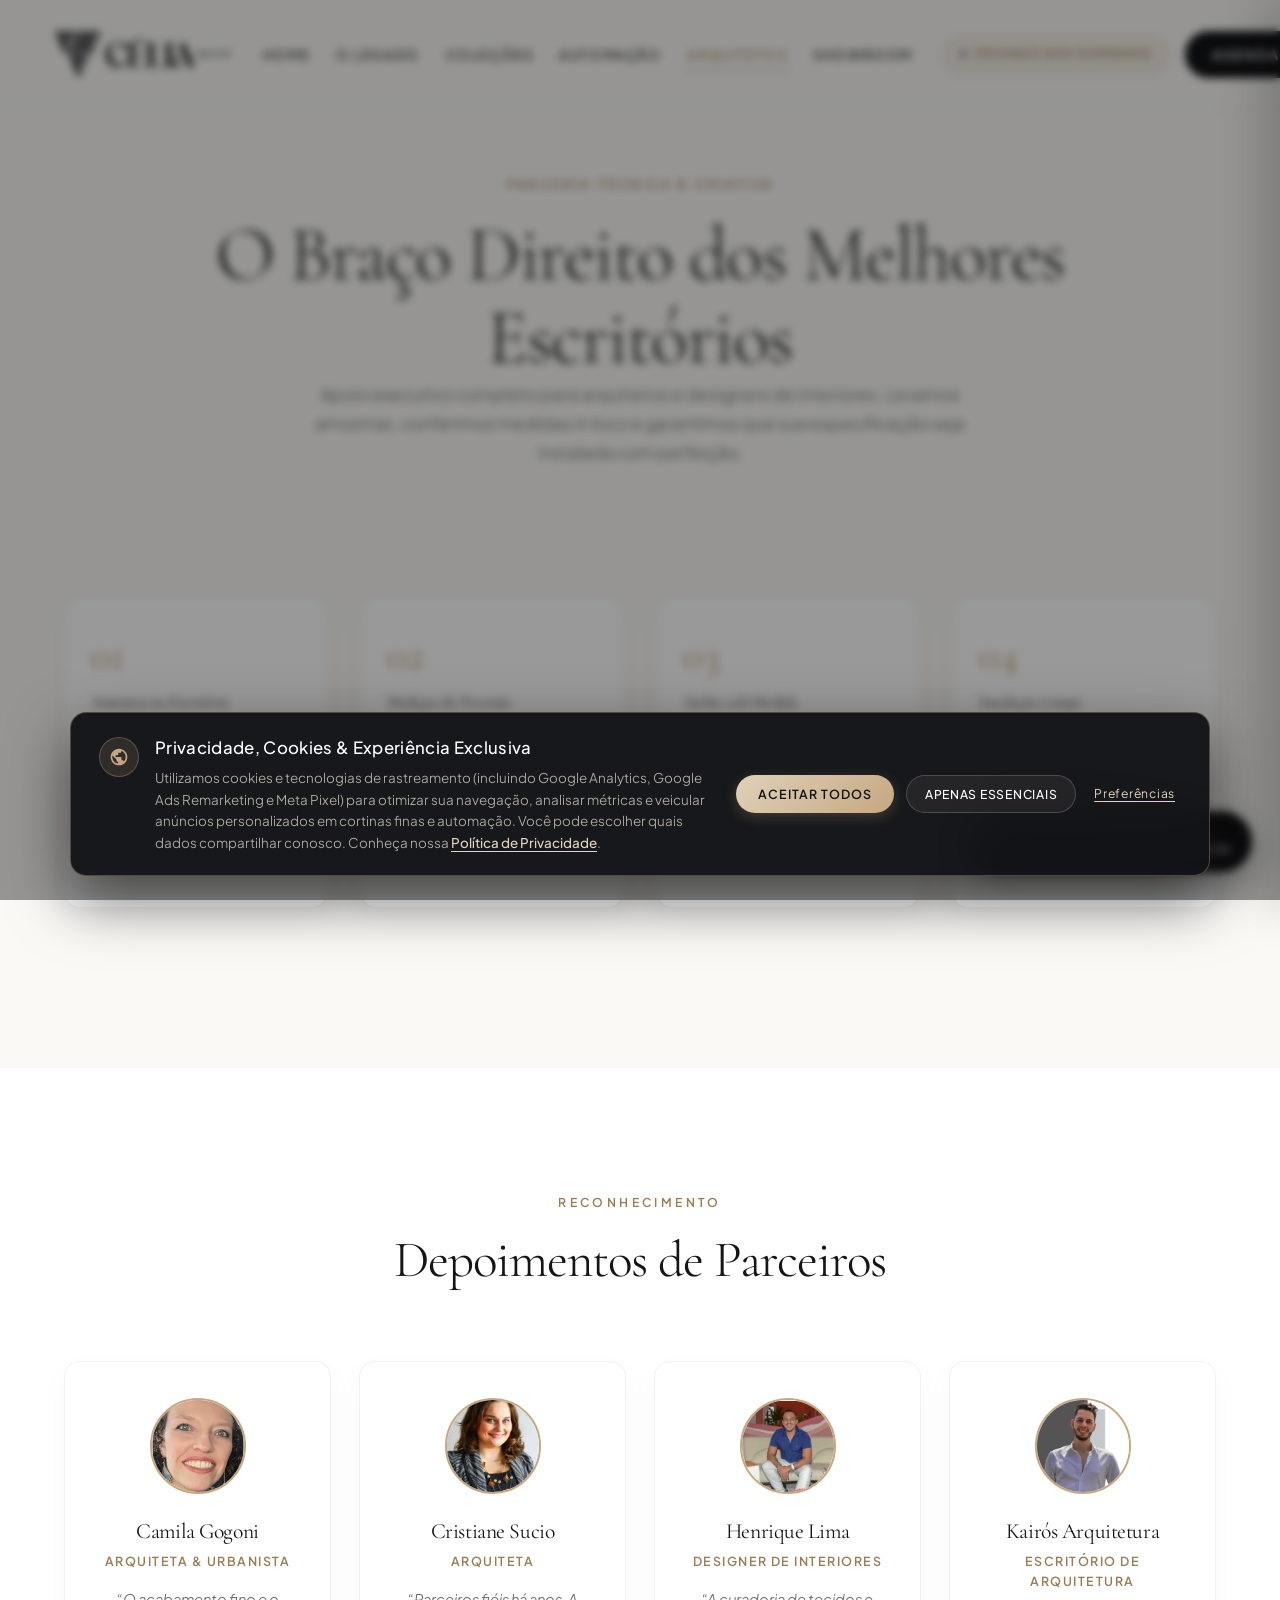
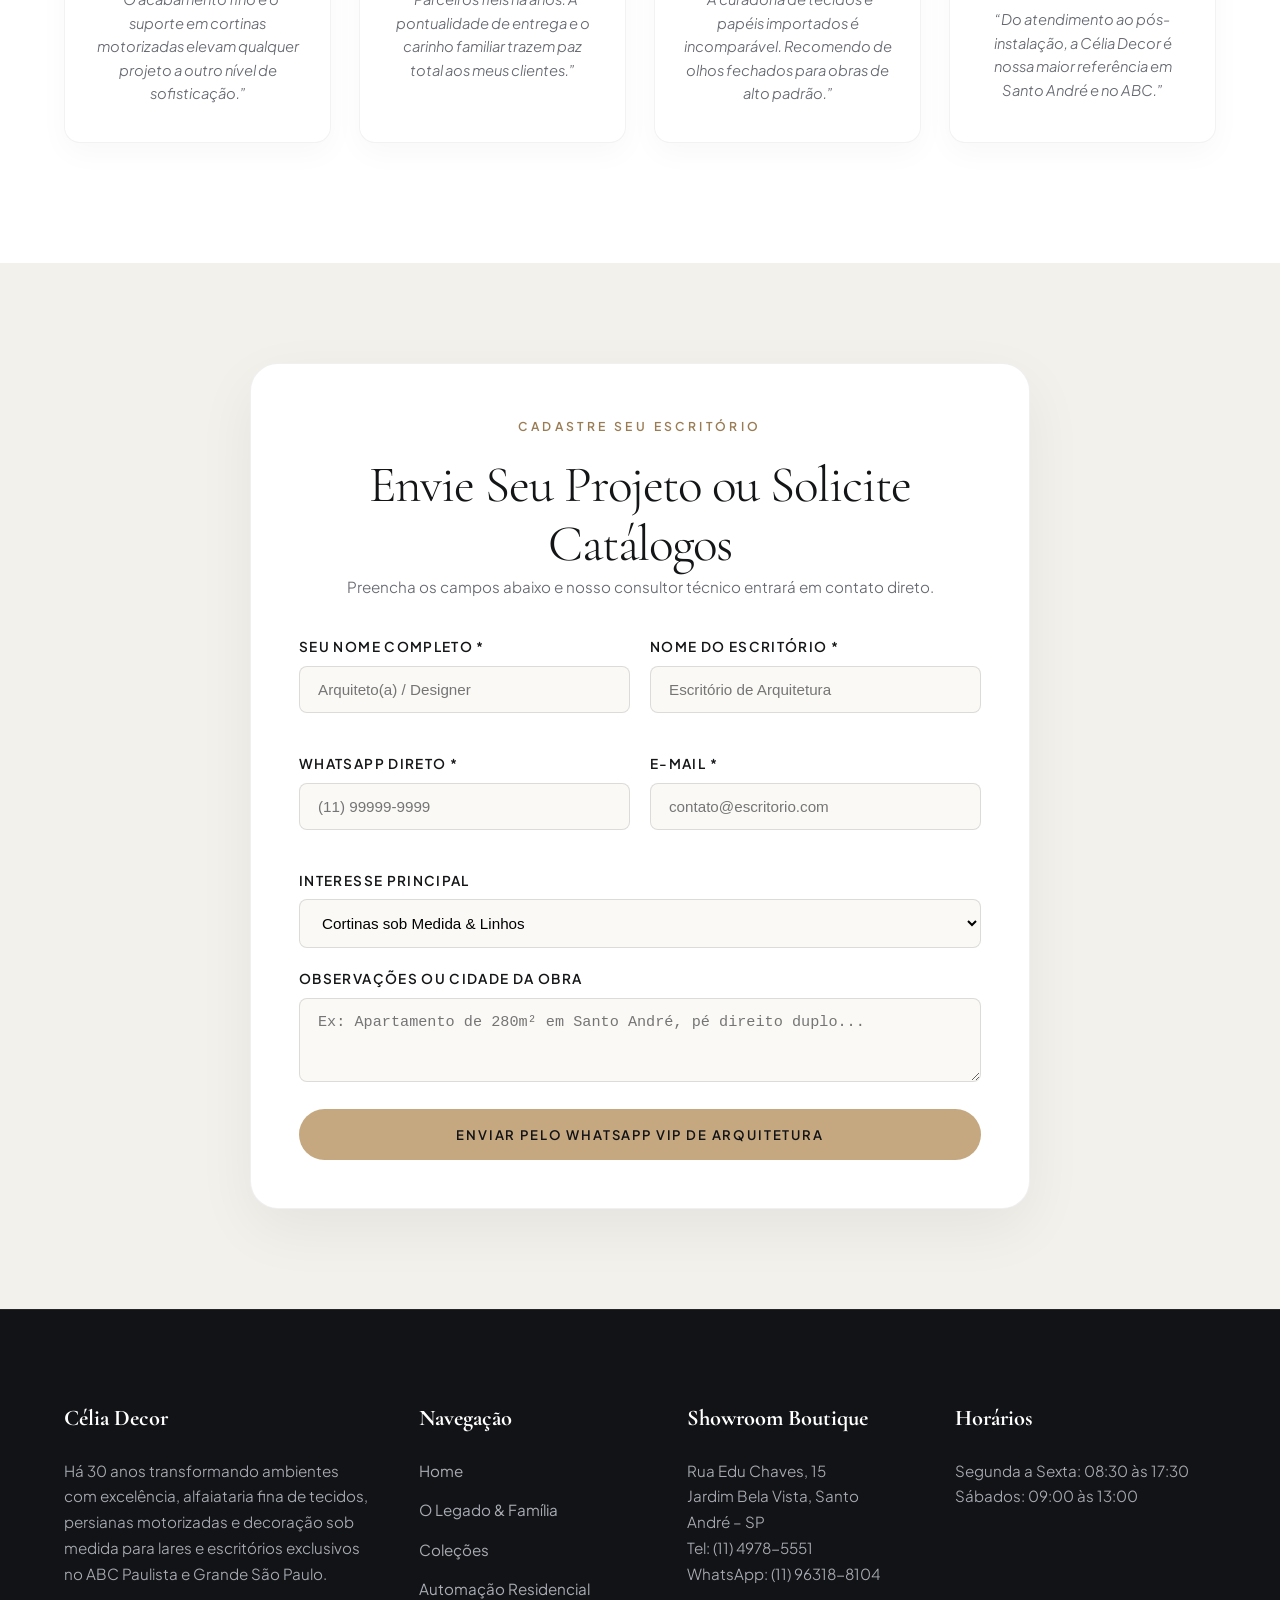
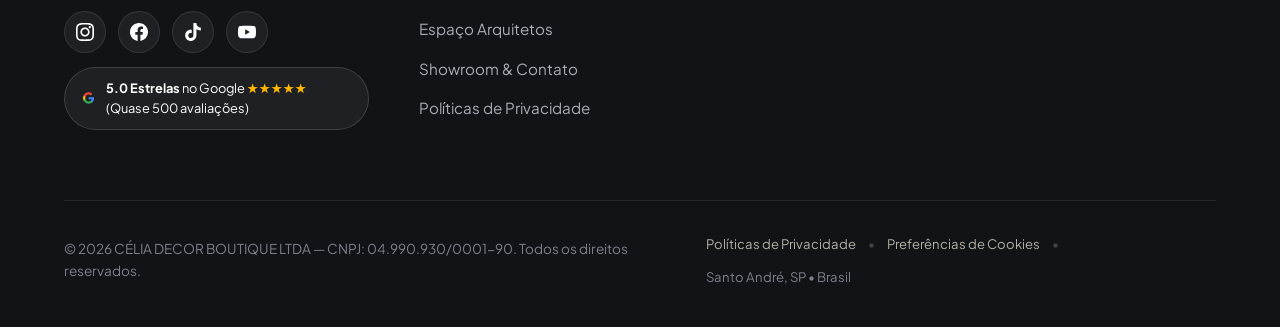
==== commit c0ba8052: "feat: destaque monumental de reputacao 5.0 no Google com quase 500 avaliacoes" ====
--- a/arquitetos.html
+++ b/arquitetos.html
@@ -341,6 +341,17 @@
               <svg viewBox="0 0 24 24"><path d="M23.498 6.186a3.016 3.016 0 0 0-2.122-2.136C19.505 3.545 12 3.545 12 3.545s-7.505 0-9.377.505A3.017 3.017 0 0 0 .502 6.186C0 8.07 0 12 0 12s0 3.93.502 5.814a3.016 3.016 0 0 0 2.122 2.136c1.871.505 9.376.505 9.376.505s7.505 0 9.377-.505a3.015 3.015 0 0 0 2.122-2.136C24 15.93 24 12 24 12s0-3.93-.502-5.814zM9.545 15.568V8.432L15.818 12l-6.273 3.568z"/></svg>
             </a>
           </div>
+
+          <!-- Selo Google 5.0 no Rodapé -->
+          <a href="index.html#avaliacoes-google" class="footer-google-trust-badge" title="Ver avaliações no Google">
+            <svg viewBox="0 0 24 24" width="16" height="16">
+              <path fill="#4285F4" d="M23.745 12.27c0-.7-.06-1.4-.19-2.07H12v4.51h6.6c-.29 1.52-1.14 2.8-2.4 3.65v3.03h3.88c2.27-2.09 3.66-5.17 3.66-9.12z"/>
+              <path fill="#34A853" d="M12 24c3.24 0 5.95-1.08 7.93-2.91l-3.88-3.03c-1.08.72-2.45 1.16-4.05 1.16-3.12 0-5.77-2.1-6.72-4.93H1.25v3.13C3.27 21.41 7.34 24 12 24z"/>
+              <path fill="#FBBC05" d="M5.28 14.29c-.25-.72-.38-1.49-.38-2.29s.13-1.57.38-2.29V6.58H1.25C.45 8.18 0 10.03 0 12s.45 3.82 1.25 5.42l4.03-3.13z"/>
+              <path fill="#EA4335" d="M12 4.75c1.77 0 3.35.61 4.6 1.8l3.42-3.42C17.95 1.19 15.24 0 12 0 7.34 0 3.27 2.59 1.25 6.58l4.03 3.13c.95-2.83 3.6-4.96 6.72-4.96z"/>
+            </svg>
+            <span><strong>5.0 Estrelas</strong> no Google <span class="stars">★★★★★</span> (Quase 500 avaliações)</span>
+          </a>
         </div>
 
         <div class="footer-col-block">
--- a/css/style.css
+++ b/css/style.css
@@ -2247,3 +2247,457 @@
   color: rgba(255, 255, 255, 0.2);
 }
 
+/* ==========================================================================
+   DESTAQUE MONUMENTAL GOOGLE REVIEWS: 5.0 ESTRELAS COM QUASE 500 AVALIAÇÕES
+   ========================================================================== */
+
+/* 1. Pill de Destaque no Hero */
+.hero-google-rating-pill {
+  display: inline-flex;
+  align-items: center;
+  gap: 10px;
+  padding: 8px 20px;
+  border-radius: var(--radius-full);
+  background: rgba(255, 255, 255, 0.1);
+  backdrop-filter: blur(14px);
+  -webkit-backdrop-filter: blur(14px);
+  border: 1px solid rgba(255, 255, 255, 0.22);
+  color: #FFFFFF;
+  text-decoration: none;
+  font-size: 0.82rem;
+  margin-top: 18px;
+  transition: all 0.3s ease;
+  box-shadow: 0 4px 20px rgba(0, 0, 0, 0.2);
+}
+
+.hero-google-rating-pill:hover {
+  background: rgba(255, 255, 255, 0.18);
+  border-color: var(--c-gold-light);
+  transform: translateY(-2px);
+  box-shadow: 0 8px 26px rgba(197, 168, 128, 0.25);
+}
+
+.google-g-logo {
+  display: flex;
+  align-items: center;
+  justify-content: center;
+  flex-shrink: 0;
+}
+
+.google-stars-row {
+  display: inline-flex;
+  gap: 2px;
+  color: #FFB800;
+  font-size: 0.95rem;
+  letter-spacing: 1px;
+}
+
+.hero-google-rating-pill .rating-number {
+  font-weight: 700;
+  color: #FFFFFF;
+  letter-spacing: 0.02em;
+}
+
+.hero-google-rating-pill .rating-sep {
+  color: rgba(255, 255, 255, 0.4);
+}
+
+.hero-google-rating-pill .rating-count {
+  color: #E2DFD8;
+  font-weight: 400;
+}
+
+/* 2. Seção Monumental Google Reviews */
+.google-reviews-monument-section {
+  position: relative;
+  padding: clamp(70px, 9vw, 120px) 0;
+  background: linear-gradient(180deg, #FBF9F5 0%, #F5F2EB 100%);
+  border-top: 1px solid rgba(0, 0, 0, 0.05);
+  border-bottom: 1px solid rgba(0, 0, 0, 0.05);
+  overflow: hidden;
+}
+
+.google-reviews-monument-section::before {
+  content: '';
+  position: absolute;
+  top: 0;
+  left: 50%;
+  transform: translateX(-50%);
+  width: 900px;
+  height: 400px;
+  background: radial-gradient(circle, rgba(197, 168, 128, 0.12) 0%, rgba(245, 242, 235, 0) 70%);
+  pointer-events: none;
+}
+
+/* Card Cabeçalho Monumental */
+.google-score-hero-box {
+  background: #FFFFFF;
+  border: 1px solid rgba(197, 168, 128, 0.3);
+  border-radius: 20px;
+  padding: clamp(32px, 5vw, 54px);
+  box-shadow: 0 16px 45px rgba(0, 0, 0, 0.04), 0 0 30px rgba(197, 168, 128, 0.08);
+  margin-bottom: 48px;
+  position: relative;
+  z-index: 2;
+}
+
+.google-score-inner-grid {
+  display: grid;
+  grid-template-columns: auto 1fr auto;
+  gap: clamp(24px, 4vw, 48px);
+  align-items: center;
+}
+
+.google-big-score-display {
+  display: flex;
+  flex-direction: column;
+  align-items: center;
+  justify-content: center;
+  padding-right: clamp(20px, 3vw, 40px);
+  border-right: 1px solid rgba(0, 0, 0, 0.08);
+  text-align: center;
+}
+
+.google-g-badge {
+  display: inline-flex;
+  align-items: center;
+  gap: 8px;
+  padding: 6px 14px;
+  background: #FFFFFF;
+  border-radius: var(--radius-full);
+  box-shadow: 0 2px 10px rgba(0, 0, 0, 0.06);
+  border: 1px solid rgba(0, 0, 0, 0.07);
+  font-size: 0.76rem;
+  font-weight: 600;
+  color: var(--c-dark);
+  margin-bottom: 12px;
+}
+
+.google-score-number {
+  font-family: var(--font-heading);
+  font-size: clamp(3.2rem, 5.5vw, 4.6rem);
+  font-weight: 700;
+  line-height: 1;
+  color: var(--c-dark);
+  letter-spacing: -0.02em;
+}
+
+.google-score-stars {
+  color: #FFB800;
+  font-size: 1.4rem;
+  letter-spacing: 3px;
+  margin: 8px 0 4px 0;
+}
+
+.google-score-count-label {
+  font-size: 0.8rem;
+  font-weight: 600;
+  color: #6B6860;
+  text-transform: uppercase;
+  letter-spacing: 0.08em;
+}
+
+.google-narrative-block {
+  text-align: left;
+}
+
+.google-verified-tag {
+  display: inline-flex;
+  align-items: center;
+  gap: 6px;
+  font-size: 0.76rem;
+  font-weight: 600;
+  color: #0F9D58;
+  letter-spacing: 0.12em;
+  text-transform: uppercase;
+  margin-bottom: 10px;
+}
+
+.google-narrative-block h3 {
+  font-family: var(--font-heading);
+  font-size: clamp(1.4rem, 2.4vw, 2.1rem);
+  color: var(--c-dark);
+  line-height: 1.25;
+  margin-bottom: 12px;
+}
+
+.google-narrative-block h3 em {
+  font-style: italic;
+  color: var(--c-gold-dark);
+}
+
+.google-narrative-block p {
+  font-size: 0.96rem;
+  line-height: 1.7;
+  color: var(--c-text-muted);
+  max-width: 650px;
+  margin: 0;
+}
+
+.google-cta-box {
+  display: flex;
+  flex-direction: column;
+  gap: 12px;
+  flex-shrink: 0;
+}
+
+.btn-google-direct {
+  display: inline-flex;
+  align-items: center;
+  justify-content: center;
+  gap: 10px;
+  padding: 13px 26px;
+  border-radius: var(--radius-full);
+  background: #FFFFFF;
+  border: 1.5px solid #4285F4;
+  color: #1a73e8;
+  font-size: 0.82rem;
+  font-weight: 600;
+  letter-spacing: 0.06em;
+  text-transform: uppercase;
+  text-decoration: none;
+  transition: all 0.25s ease;
+  white-space: nowrap;
+  box-shadow: 0 4px 14px rgba(66, 133, 244, 0.15);
+}
+
+.btn-google-direct:hover {
+  background: #4285F4;
+  color: #FFFFFF;
+  transform: translateY(-2px);
+  box-shadow: 0 8px 22px rgba(66, 133, 244, 0.3);
+}
+
+.btn-google-direct:hover svg path {
+  fill: #FFFFFF !important;
+}
+
+/* 3. Pilares de Credibilidade 4-Col */
+.google-metrics-row {
+  display: grid;
+  grid-template-columns: repeat(4, 1fr);
+  gap: 20px;
+  margin-bottom: 48px;
+}
+
+.metric-trust-card {
+  background: #FFFFFF;
+  border: 1px solid rgba(0, 0, 0, 0.06);
+  border-radius: 14px;
+  padding: 22px 20px;
+  text-align: center;
+  box-shadow: 0 4px 16px rgba(0, 0, 0, 0.02);
+  transition: transform 0.25s ease;
+}
+
+.metric-trust-card:hover {
+  transform: translateY(-3px);
+  box-shadow: 0 8px 24px rgba(197, 168, 128, 0.15);
+}
+
+.metric-trust-val {
+  font-family: var(--font-heading);
+  font-size: 2.1rem;
+  font-weight: 700;
+  color: var(--c-dark);
+  line-height: 1.1;
+  margin-bottom: 4px;
+}
+
+.metric-trust-val em {
+  color: var(--c-gold-dark);
+  font-style: normal;
+}
+
+.metric-trust-label {
+  font-size: 0.8rem;
+  color: #6B6860;
+  font-weight: 500;
+  letter-spacing: 0.04em;
+}
+
+/* 4. Grid de Avaliações Reais do Google */
+.google-reviews-cards-grid {
+  display: grid;
+  grid-template-columns: repeat(3, 1fr);
+  gap: 24px;
+}
+
+.review-customer-card {
+  background: #FFFFFF;
+  border: 1px solid rgba(0, 0, 0, 0.06);
+  border-radius: 16px;
+  padding: 28px;
+  display: flex;
+  flex-direction: column;
+  justify-content: space-between;
+  box-shadow: 0 6px 20px rgba(0, 0, 0, 0.02);
+  transition: transform 0.3s ease, box-shadow 0.3s ease, border-color 0.3s ease;
+  position: relative;
+}
+
+.review-customer-card:hover {
+  transform: translateY(-4px);
+  box-shadow: 0 14px 34px rgba(0, 0, 0, 0.06);
+  border-color: rgba(197, 168, 128, 0.45);
+}
+
+.review-card-top {
+  display: flex;
+  align-items: center;
+  justify-content: space-between;
+  margin-bottom: 16px;
+}
+
+.reviewer-profile {
+  display: flex;
+  align-items: center;
+  gap: 12px;
+}
+
+.reviewer-avatar-circle {
+  width: 44px;
+  height: 44px;
+  border-radius: 50%;
+  background: linear-gradient(135deg, #E2DFD8 0%, #C5A880 100%);
+  color: #121316;
+  font-weight: 700;
+  font-size: 0.95rem;
+  display: flex;
+  align-items: center;
+  justify-content: center;
+  flex-shrink: 0;
+  letter-spacing: -0.02em;
+}
+
+.reviewer-meta h5 {
+  font-family: var(--font-body);
+  font-size: 0.92rem;
+  font-weight: 600;
+  color: var(--c-dark);
+  margin: 0;
+}
+
+.reviewer-meta span {
+  font-size: 0.74rem;
+  color: #8C887E;
+}
+
+.review-google-badge-small {
+  display: flex;
+  align-items: center;
+  justify-content: center;
+  width: 28px;
+  height: 28px;
+  background: #F8F9FA;
+  border-radius: 50%;
+  border: 1px solid rgba(0, 0, 0, 0.08);
+  flex-shrink: 0;
+}
+
+.review-stars {
+  color: #FFB800;
+  font-size: 1.05rem;
+  letter-spacing: 2px;
+  margin-bottom: 12px;
+}
+
+.review-quote-text {
+  font-size: 0.92rem;
+  line-height: 1.65;
+  color: #4A4843;
+  margin: 0 0 16px 0;
+  flex: 1;
+}
+
+.review-quote-text strong {
+  color: var(--c-dark);
+  font-weight: 600;
+}
+
+.review-service-tag {
+  display: inline-flex;
+  align-items: center;
+  gap: 6px;
+  font-size: 0.72rem;
+  padding: 4px 10px;
+  border-radius: var(--radius-full);
+  background: rgba(197, 168, 128, 0.12);
+  color: var(--c-gold-dark);
+  font-weight: 500;
+  letter-spacing: 0.04em;
+  align-self: flex-start;
+}
+
+/* 5. Selo de Confiança Google no Rodapé */
+.footer-google-trust-badge {
+  display: inline-flex;
+  align-items: center;
+  gap: 12px;
+  padding: 10px 18px;
+  background: rgba(255, 255, 255, 0.06);
+  border: 1px solid rgba(255, 255, 255, 0.14);
+  border-radius: var(--radius-full);
+  color: #FFFFFF;
+  text-decoration: none;
+  font-size: 0.8rem;
+  transition: all 0.25s ease;
+  margin-top: 14px;
+}
+
+.footer-google-trust-badge:hover {
+  background: rgba(255, 255, 255, 0.12);
+  border-color: var(--c-gold-light);
+  transform: translateY(-2px);
+}
+
+.footer-google-trust-badge .stars {
+  color: #FFB800;
+  letter-spacing: 1px;
+}
+
+/* Responsividade Google Reviews */
+@media (max-width: 1024px) {
+  .google-score-inner-grid {
+    grid-template-columns: 1fr;
+    text-align: center;
+    gap: 28px;
+  }
+  .google-big-score-display {
+    border-right: none;
+    border-bottom: 1px solid rgba(0, 0, 0, 0.08);
+    padding-right: 0;
+    padding-bottom: 24px;
+  }
+  .google-narrative-block {
+    text-align: center;
+  }
+  .google-narrative-block p {
+    margin: 0 auto;
+  }
+  .google-cta-box {
+    align-items: center;
+  }
+  .google-metrics-row {
+    grid-template-columns: repeat(2, 1fr);
+  }
+  .google-reviews-cards-grid {
+    grid-template-columns: repeat(2, 1fr);
+  }
+}
+
+@media (max-width: 768px) {
+  .google-metrics-row {
+    grid-template-columns: 1fr;
+    gap: 12px;
+  }
+  .google-reviews-cards-grid {
+    grid-template-columns: 1fr;
+    gap: 18px;
+  }
+  .review-customer-card {
+    padding: 22px;
+  }
+}
+
+
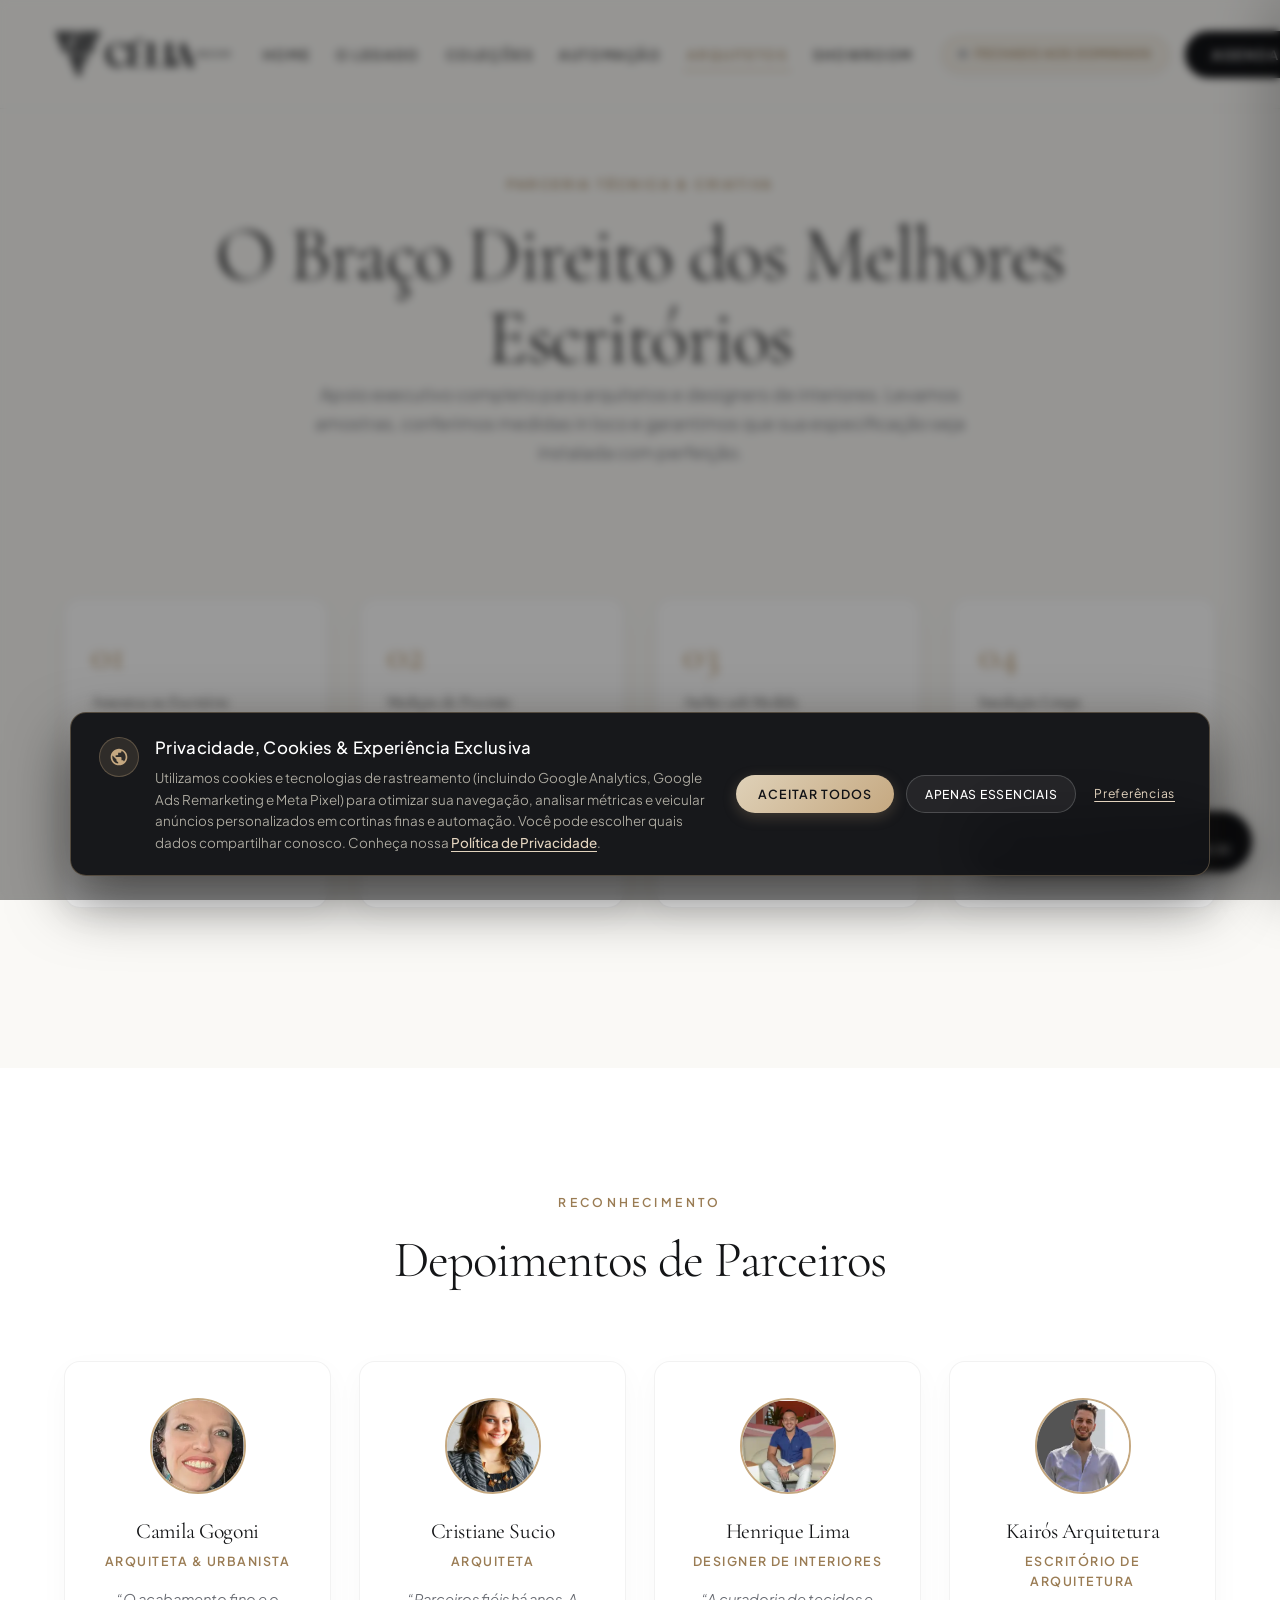
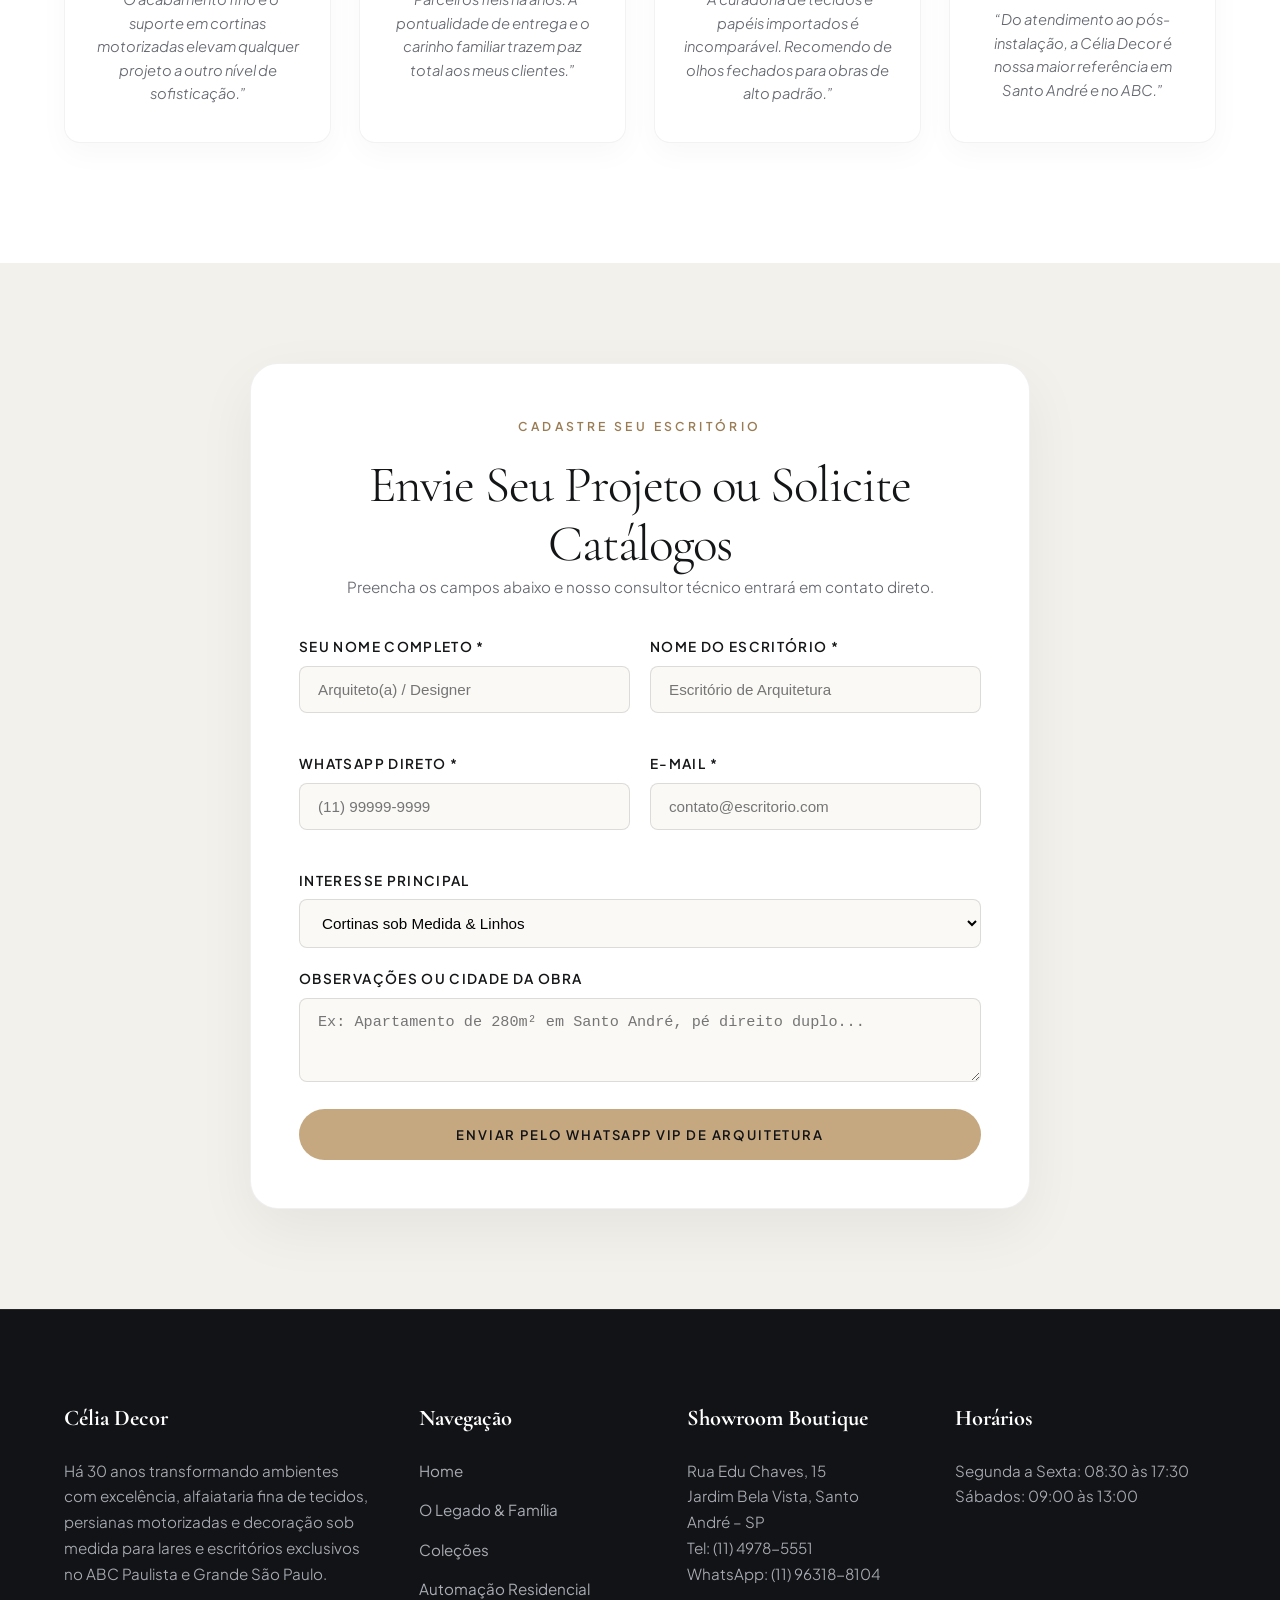
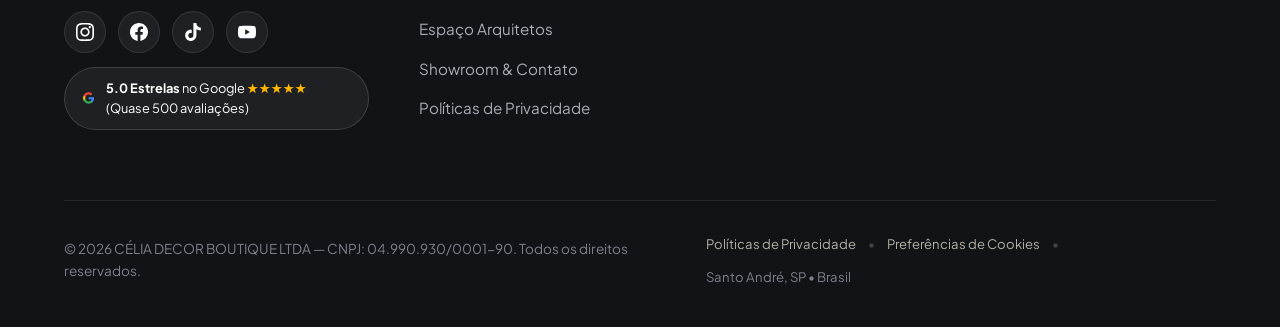
==== commit 04a7abf7: "fix: status de atendimento no domingo e correcao do motor de imersao 3d" ====
--- a/arquitetos.html
+++ b/arquitetos.html
@@ -115,10 +115,10 @@
 
         <!-- Área de Ações: Status Google + CTA + Menu Mobile -->
         <div class="header-actions">
-          <a href="contato.html" class="header-live-badge is-online" id="headerLiveStatus" title="Status de Atendimento em Tempo Real">
+          <a href="contato.html" class="header-live-badge is-offline" id="headerLiveStatus" title="Showroom Fechado aos Domingos • Reabre Segunda às 08:30">
             <span class="live-status-dot"></span>
-            <span class="badge-full-text">Estamos Online Agora</span>
-            <span class="badge-short-text">Online</span>
+            <span class="badge-full-text">Fechado aos Domingos</span>
+            <span class="badge-short-text">Fechado</span>
           </a>
 
           <a href="contato.html" class="nav-cta-btn header-cta">Agendar VIP</a>
@@ -143,9 +143,9 @@
       <button class="mobile-drawer-close" id="mobileDrawerClose" aria-label="Fechar Menu">✕</button>
     </div>
 
-    <div class="mobile-drawer-status" id="mobileDrawerStatus">
+    <div class="mobile-drawer-status is-offline" id="mobileDrawerStatus">
       <span class="live-status-dot"></span>
-      <span class="mobile-status-text">Estamos Online Agora</span>
+      <span class="mobile-status-text">🌙 Fechado aos Domingos (Reabre Segunda 08:30)</span>
     </div>
 
     <nav class="mobile-drawer-nav">
--- a/css/style.css
+++ b/css/style.css
@@ -649,65 +649,794 @@
 }
 
 /* ==========================================================================
-   SCROLL REVEAL 2: A MOLDURA QUE SE EXPANDE EM TELA CHEIA
-   "Descendo com o mouse a imagem vai se expandindo e se abrindo"
+   TOUR VIRTUAL IMERSIVO: POR DENTRO DA SUÍTE MASTER (EXPERIÊNCIA 360° & HOTSPOTS)
+   Imagens 8K em altíssima definição, visualizador espacial widescreen,
+   pontos de inspeção tátil (hotspots) e simulador cênico de luz
    ========================================================================== */
-.expand-frame-section {
+.transformation-journey-section.virtual-suite-tour {
   position: relative;
-  height: 220vh;
-  background-color: var(--c-bg);
-}
-
-.expand-sticky-container {
+  height: 480vh;
+  background-color: #0A0B0E;
+  color: #FFFFFF;
+}
+
+.transformation-sticky-stage {
   position: sticky;
   top: 0;
+  left: 0;
+  width: 100%;
   height: 100vh;
   display: flex;
   flex-direction: column;
   align-items: center;
+  justify-content: space-between;
+  padding: clamp(8px, 1.8vh, 20px) clamp(14px, 2.5vw, 36px);
+  overflow: hidden;
+  box-sizing: border-box;
+  background: radial-gradient(ellipse at 50% 38%, rgba(197, 168, 128, 0.16) 0%, rgba(10, 11, 14, 0.98) 75%);
+}
+
+/* Cabeçalho da Experiência */
+.transform-stage-header {
+  text-align: center;
+  max-width: 880px;
+  width: 100%;
+  z-index: 15;
+  display: flex;
+  flex-direction: column;
+  align-items: center;
+  margin-top: 2px;
+}
+
+.tour-header-badge {
+  display: inline-flex;
+  align-items: center;
+  gap: 8px;
+  padding: 4px 14px;
+  border-radius: var(--radius-full);
+  background: rgba(197, 168, 128, 0.12);
+  border: 1px solid rgba(197, 168, 128, 0.35);
+  color: var(--c-gold-light);
+  font-size: 0.72rem;
+  font-weight: 700;
+  text-transform: uppercase;
+  letter-spacing: 0.12em;
+  margin-bottom: 5px;
+  backdrop-filter: blur(8px);
+}
+
+.pulse-beacon {
+  width: 7px;
+  height: 7px;
+  border-radius: 50%;
+  background: #25D366;
+  box-shadow: 0 0 10px #25D366;
+  animation: beaconPulse 1.8s infinite ease-in-out;
+}
+
+@keyframes beaconPulse {
+  0%, 100% { transform: scale(1); opacity: 1; }
+  50% { transform: scale(1.4); opacity: 0.6; }
+}
+
+.transform-title {
+  font-family: var(--font-heading);
+  font-size: clamp(1.4rem, 2.6vw, 2.3rem);
+  font-weight: 600;
+  color: #FFFFFF;
+  line-height: 1.15;
+  margin: 0 0 4px 0;
+  letter-spacing: -0.01em;
+}
+
+.transform-desc {
+  font-size: clamp(0.78rem, 1.1vw, 0.9rem);
+  color: #B4B1A7;
+  line-height: 1.4;
+  margin: 0 0 10px 0;
+  max-width: 700px;
+}
+
+/* Pílulas de Ângulos / Ponto de Vista */
+.transform-nav-pills {
+  display: flex;
+  gap: 6px;
   justify-content: center;
+  flex-wrap: wrap;
+  margin-bottom: 8px;
+}
+
+.transform-pill-btn {
+  display: inline-flex;
+  align-items: center;
+  gap: 6px;
+  padding: 5px 13px;
+  border-radius: var(--radius-full);
+  background: rgba(255, 255, 255, 0.06);
+  border: 1px solid rgba(255, 255, 255, 0.12);
+  color: #C2BFB6;
+  font-size: 0.74rem;
+  font-family: var(--font-body);
+  font-weight: 500;
+  cursor: pointer;
+  transition: all 0.25s ease;
+  backdrop-filter: blur(8px);
+}
+
+.transform-pill-btn:hover {
+  background: rgba(255, 255, 255, 0.14);
+  color: #FFFFFF;
+  border-color: rgba(197, 168, 128, 0.5);
+  transform: translateY(-1px);
+}
+
+.transform-pill-btn.active {
+  background: var(--c-gold);
+  border-color: var(--c-gold);
+  color: #121316;
+  font-weight: 700;
+  box-shadow: 0 4px 16px rgba(197, 168, 128, 0.4);
+  transform: translateY(-1px);
+}
+
+.transform-pill-btn .pill-num {
+  font-size: 0.66rem;
+  opacity: 0.85;
+  font-weight: 700;
+}
+
+/* Seletor Rápido de Incidência de Luz */
+.tour-lighting-bar {
+  display: flex;
+  align-items: center;
+  gap: 10px;
+  margin-bottom: 8px;
+  background: rgba(20, 22, 28, 0.6);
+  border: 1px solid rgba(255, 255, 255, 0.08);
+  padding: 4px 12px;
+  border-radius: var(--radius-full);
+}
+
+.lighting-bar-label {
+  font-size: 0.7rem;
+  color: #A3A096;
+  text-transform: uppercase;
+  letter-spacing: 0.06em;
+  font-weight: 600;
+}
+
+.lighting-buttons {
+  display: flex;
+  gap: 6px;
+}
+
+.btn-light-mode {
+  display: inline-flex;
+  align-items: center;
+  gap: 5px;
+  padding: 3px 10px;
+  border-radius: 99px;
+  background: transparent;
+  border: 1px solid transparent;
+  color: #D2CEC4;
+  font-size: 0.7rem;
+  font-weight: 500;
+  cursor: pointer;
+  transition: all 0.2s ease;
+}
+
+.btn-light-mode:hover {
+  background: rgba(255, 255, 255, 0.1);
+  color: #FFFFFF;
+}
+
+.btn-light-mode.active {
+  background: rgba(197, 168, 128, 0.22);
+  border-color: rgba(197, 168, 128, 0.6);
+  color: #F8EEDC;
+  font-weight: 700;
+}
+
+/* Barra de Progresso Suave */
+.transform-progress-track {
+  width: 100%;
+  max-width: 340px;
+  height: 3px;
+  background: rgba(255, 255, 255, 0.08);
+  border-radius: 99px;
   overflow: hidden;
 }
 
-.expand-header-intro {
-  text-align: center;
-  max-width: 650px;
-  margin-bottom: 30px;
-  transition: opacity 0.3s ease;
-}
-
-.expand-visual-box {
-  width: 65vw;
-  height: 55vh;
-  border-radius: var(--radius-lg);
+.transform-progress-fill {
+  height: 100%;
+  width: 20%;
+  background: linear-gradient(90deg, #C5A880 0%, #F5E5C9 100%);
+  transition: width 0.25s ease-out;
+}
+
+/* Palco Central: Visualizador Espacial 3D Widescreen */
+.tour-spatial-viewport {
+  display: flex;
+  flex-direction: row;
+  align-items: center;
+  justify-content: center;
+  gap: clamp(8px, 2vw, 20px);
+  width: 100%;
+  max-width: 1100px;
+  flex: 1;
+  min-height: 0;
+  position: relative;
+  margin: 4px 0;
+}
+
+.tour-spatial-stage {
+  position: relative;
+  width: min(92vw, 860px);
+  height: 100%;
+  max-height: 54vh;
+  aspect-ratio: 16 / 9;
+  border-radius: 18px;
   overflow: hidden;
-  box-shadow: 0 30px 80px rgba(0, 0, 0, 0.18);
-  position: relative;
-  transition: width 0.1s linear, height 0.1s linear, border-radius 0.1s linear;
-}
-
-.expand-visual-box img {
+  box-shadow: 0 24px 70px rgba(0, 0, 0, 0.8), 0 0 50px rgba(197, 168, 128, 0.22);
+  border: 1.5px solid rgba(197, 168, 128, 0.45);
+  background: #111216;
+  perspective: 1200px;
+  transform-style: preserve-3d;
+  user-select: none;
+}
+
+/* Filtro de Luz Cênica */
+.tour-ambient-light-overlay {
+  position: absolute;
+  inset: 0;
+  z-index: 5;
+  pointer-events: none;
+  transition: background 0.6s cubic-bezier(0.2, 0.8, 0.2, 1);
+}
+
+.tour-ambient-light-overlay.mode-day {
+  background: transparent;
+}
+
+.tour-ambient-light-overlay.mode-filter {
+  background: radial-gradient(ellipse at 65% 30%, rgba(245, 218, 168, 0.16) 0%, rgba(0, 0, 0, 0.12) 100%);
+}
+
+.tour-ambient-light-overlay.mode-warm {
+  background: radial-gradient(ellipse at 50% 12%, rgba(255, 179, 71, 0.34) 0%, rgba(8, 10, 15, 0.46) 80%);
+}
+
+/* Stack de Imagens 8K */
+.transform-slides-stack {
+  position: absolute;
+  inset: 0;
+  width: 100%;
+  height: 100%;
+  transform-origin: center center;
+  transition: transform 0.15s ease-out;
+}
+
+.transform-slide-item {
+  position: absolute;
+  inset: 0;
+  width: 100%;
+  height: 100%;
+  opacity: 0;
+  visibility: hidden;
+  pointer-events: none;
+  transform: scale(0.97);
+  transition: opacity 0.5s cubic-bezier(0.2, 0.8, 0.2, 1), transform 0.55s cubic-bezier(0.2, 0.8, 0.2, 1), visibility 0.5s;
+}
+
+.transform-slide-item.active {
+  opacity: 1;
+  visibility: visible;
+  pointer-events: auto;
+  transform: scale(1);
+  z-index: 2;
+}
+
+.transform-slide-img {
   width: 100%;
   height: 100%;
   object-fit: cover;
-}
-
-.expand-floating-caption {
+  display: block;
+  transition: filter 0.6s ease;
+}
+
+/* Filtros de Imagem Sintonizados com a Iluminação */
+.mode-filter .transform-slide-img {
+  filter: brightness(0.97) contrast(1.04) sepia(6%);
+}
+
+.mode-warm .transform-slide-img {
+  filter: brightness(0.88) contrast(1.12) sepia(16%);
+}
+
+/* Hotspots Interativos (Radar Pulsante Dourado) */
+.tour-hotspot {
   position: absolute;
-  bottom: 40px;
+  transform: translate(-50%, -50%);
+  z-index: 12;
+  cursor: pointer;
+  border: none;
+  background: transparent;
+  padding: 0;
+  display: flex;
+  align-items: center;
+  justify-content: center;
+  width: 44px;
+  height: 44px;
+  outline: none;
+}
+
+.hotspot-pulse {
+  position: absolute;
+  inset: 4px;
+  border-radius: 50%;
+  background: rgba(197, 168, 128, 0.45);
+  animation: hotspotPulse 2.4s infinite cubic-bezier(0.2, 0.8, 0.2, 1);
+  pointer-events: none;
+}
+
+@keyframes hotspotPulse {
+  0% { transform: scale(0.8); opacity: 0.9; }
+  100% { transform: scale(2.2); opacity: 0; }
+}
+
+.hotspot-core {
+  position: relative;
+  width: 26px;
+  height: 26px;
+  border-radius: 50%;
+  background: linear-gradient(135deg, #F5E5C9 0%, #C5A880 100%);
+  color: #121316;
+  display: flex;
+  align-items: center;
+  justify-content: center;
+  box-shadow: 0 4px 12px rgba(0, 0, 0, 0.6), 0 0 14px rgba(197, 168, 128, 0.7);
+  transition: transform 0.25s ease, background 0.25s ease, box-shadow 0.25s ease;
+}
+
+.tour-hotspot:hover .hotspot-core,
+.tour-hotspot.active .hotspot-core {
+  transform: scale(1.22);
+  background: #FFFFFF;
+  color: #000000;
+  box-shadow: 0 0 22px rgba(245, 229, 201, 1), 0 6px 16px rgba(0,0,0,0.8);
+}
+
+.hotspot-tooltip {
+  position: absolute;
+  bottom: calc(100% + 6px);
   left: 50%;
-  transform: translateX(-50%);
-  background: rgba(18, 19, 22, 0.85);
-  backdrop-filter: blur(14px);
-  color: #FFFFFF;
-  padding: 16px 36px;
+  transform: translateX(-50%) translateY(4px);
+  background: rgba(14, 15, 18, 0.95);
+  backdrop-filter: blur(8px);
+  color: #FFFFFF;
+  border: 1px solid rgba(197, 168, 128, 0.45);
+  padding: 4px 10px;
+  border-radius: 6px;
+  font-size: 0.7rem;
+  font-weight: 600;
+  white-space: nowrap;
+  pointer-events: none;
+  opacity: 0;
+  visibility: hidden;
+  transition: all 0.22s ease;
+  z-index: 20;
+  box-shadow: 0 8px 20px rgba(0,0,0,0.6);
+}
+
+.tour-hotspot:hover .hotspot-tooltip {
+  opacity: 1;
+  visibility: visible;
+  transform: translateX(-50%) translateY(0);
+}
+
+/* Controles Flutuantes da Câmera HUD */
+.tour-camera-hud {
+  position: absolute;
+  bottom: 12px;
+  left: 14px;
+  right: 14px;
+  z-index: 10;
+  display: flex;
+  align-items: center;
+  justify-content: space-between;
+  pointer-events: none;
+}
+
+.hud-btn {
+  pointer-events: auto;
+  display: inline-flex;
+  align-items: center;
+  gap: 5px;
+  background: rgba(14, 15, 18, 0.78);
+  backdrop-filter: blur(10px);
+  border: 1px solid rgba(255, 255, 255, 0.15);
+  color: #E8E5DF;
+  padding: 5px 12px;
+  border-radius: 20px;
+  font-size: 0.72rem;
+  font-family: var(--font-body);
+  font-weight: 500;
+  cursor: pointer;
+  transition: all 0.2s ease;
+}
+
+.hud-btn:hover {
+  background: rgba(197, 168, 128, 0.3);
+  border-color: var(--c-gold);
+  color: #FFFFFF;
+  transform: translateY(-1px);
+}
+
+.hud-btn.active {
+  background: var(--c-gold);
+  color: #121316;
+  border-color: var(--c-gold);
+  font-weight: 700;
+}
+
+.hud-indicator {
+  display: inline-flex;
+  align-items: center;
+  gap: 6px;
+  background: rgba(14, 15, 18, 0.65);
+  backdrop-filter: blur(6px);
+  padding: 4px 10px;
+  border-radius: 20px;
+  border: 1px solid rgba(255, 255, 255, 0.08);
+}
+
+.hud-dot {
+  width: 6px;
+  height: 6px;
+  border-radius: 50%;
+  background: var(--c-gold);
+  animation: pulseHud 1.8s infinite ease-in-out;
+}
+
+@keyframes pulseHud {
+  0%, 100% { opacity: 0.4; }
+  50% { opacity: 1; }
+}
+
+.hud-text {
+  font-size: 0.68rem;
+  color: #C2BFB6;
+  letter-spacing: 0.04em;
+}
+
+/* Drawer / Modal de Inspeção Tátil (Hotspot Popup) */
+.tour-spot-drawer {
+  position: absolute;
+  bottom: 12px;
+  right: 12px;
+  max-width: 360px;
+  width: calc(100% - 24px);
+  z-index: 25;
+  transform: translateY(20px);
+  opacity: 0;
+  visibility: hidden;
+  transition: all 0.3s cubic-bezier(0.2, 0.8, 0.2, 1);
+  pointer-events: none;
+}
+
+.tour-spot-drawer.is-open {
+  transform: translateY(0);
+  opacity: 1;
+  visibility: visible;
+  pointer-events: auto;
+}
+
+.tour-spot-card {
+  background: rgba(14, 15, 20, 0.95);
+  backdrop-filter: blur(16px);
+  border: 1.5px solid rgba(197, 168, 128, 0.5);
+  border-radius: 14px;
+  padding: 16px 18px;
+  box-shadow: 0 16px 45px rgba(0, 0, 0, 0.75), 0 0 25px rgba(197, 168, 128, 0.2);
+  position: relative;
+}
+
+.tour-spot-close {
+  position: absolute;
+  top: 10px;
+  right: 10px;
+  width: 26px;
+  height: 26px;
+  border-radius: 50%;
+  background: rgba(255, 255, 255, 0.1);
+  border: none;
+  color: #FFFFFF;
+  font-size: 1.2rem;
+  line-height: 1;
+  cursor: pointer;
+  display: flex;
+  align-items: center;
+  justify-content: center;
+  transition: background 0.2s ease;
+}
+
+.tour-spot-close:hover {
+  background: rgba(255, 255, 255, 0.25);
+}
+
+.spot-card-badge {
+  font-size: 0.66rem;
+  font-weight: 700;
+  color: var(--c-gold-light);
+  text-transform: uppercase;
+  letter-spacing: 0.1em;
+  margin-bottom: 4px;
+}
+
+.spot-card-title {
+  font-family: var(--font-heading);
+  font-size: 1.05rem;
+  font-weight: 600;
+  color: #FFFFFF;
+  margin: 0 0 6px 0;
+  padding-right: 22px;
+  line-height: 1.25;
+}
+
+.spot-card-desc {
+  font-size: 0.78rem;
+  line-height: 1.45;
+  color: #C8C5BB;
+  margin: 0 0 10px 0;
+}
+
+.spot-card-features {
+  display: flex;
+  flex-direction: column;
+  gap: 3px;
+  margin-bottom: 12px;
+}
+
+.spot-feat-item {
+  font-size: 0.72rem;
+  color: #E2DFD6;
+  font-weight: 500;
+}
+
+.spot-card-wa-btn {
+  display: inline-flex;
+  align-items: center;
+  justify-content: center;
+  gap: 8px;
+  width: 100%;
+  background: linear-gradient(135deg, #25D366 0%, #128C7E 100%);
+  color: #FFFFFF;
+  border-radius: 8px;
+  padding: 8px 14px;
+  font-size: 0.76rem;
+  font-weight: 700;
+  text-decoration: none;
+  box-shadow: 0 4px 14px rgba(37, 211, 102, 0.35);
+  transition: all 0.2s ease;
+  box-sizing: border-box;
+}
+
+.spot-card-wa-btn:hover {
+  transform: translateY(-1px);
+  box-shadow: 0 6px 18px rgba(37, 211, 102, 0.5);
+}
+
+/* Botões de Navegação em Seta Flutuante */
+.transform-arrow-btn {
+  width: 44px;
+  height: 44px;
+  border-radius: 50%;
+  background: rgba(255, 255, 255, 0.08);
+  border: 1px solid rgba(255, 255, 255, 0.18);
+  color: #FFFFFF;
+  display: flex;
+  align-items: center;
+  justify-content: center;
+  cursor: pointer;
+  transition: all 0.25s ease;
+  backdrop-filter: blur(10px);
+  flex-shrink: 0;
+  z-index: 15;
+}
+
+.transform-arrow-btn:hover {
+  background: var(--c-gold);
+  border-color: var(--c-gold);
+  color: #121316;
+  transform: scale(1.1);
+  box-shadow: 0 6px 20px rgba(197, 168, 128, 0.4);
+}
+
+.transform-arrow-btn:active {
+  transform: scale(0.95);
+}
+
+/* Card de Informações Dinâmicas Abaixo do Palco */
+.transform-active-caption-card {
+  text-align: center;
+  max-width: 680px;
+  width: 100%;
+  padding: 4px 16px;
+  margin: 2px 0;
+  z-index: 15;
+  min-height: 60px;
+  display: flex;
+  flex-direction: column;
+  align-items: center;
+  justify-content: center;
+}
+
+.active-step-tag {
+  display: inline-block;
+  font-size: 0.7rem;
+  font-weight: 700;
+  text-transform: uppercase;
+  letter-spacing: 0.12em;
+  color: var(--c-gold-light);
+  margin-bottom: 2px;
+}
+
+.active-step-title {
+  font-family: var(--font-heading);
+  font-size: clamp(1.05rem, 1.8vw, 1.35rem);
+  font-weight: 600;
+  color: #FFFFFF;
+  margin: 0 0 2px 0;
+  line-height: 1.2;
+}
+
+.active-step-desc {
+  font-size: clamp(0.74rem, 1vw, 0.84rem);
+  line-height: 1.4;
+  color: #D4D0C5;
+  margin: 0;
+  max-width: 95%;
+}
+
+/* Rodapé / Cue de Rolagem da Seção */
+.transform-bottom-cue {
+  margin-top: 4px;
+  margin-bottom: 2px;
+  z-index: 15;
+  text-align: center;
+}
+
+.transform-cue-text {
+  font-size: 0.72rem;
+  letter-spacing: 0.06em;
+  color: var(--c-gold-light);
+  text-transform: uppercase;
+  font-weight: 600;
+  background: rgba(255, 255, 255, 0.06);
+  padding: 5px 16px;
   border-radius: var(--radius-full);
-  font-size: 0.95rem;
-  letter-spacing: 0.1em;
-  text-transform: uppercase;
-  border: 1px solid rgba(255, 255, 255, 0.15);
-  white-space: nowrap;
-}
+  border: 1px solid rgba(255, 255, 255, 0.12);
+  display: inline-block;
+  animation: pulseCue 2s infinite ease-in-out;
+}
+
+@keyframes pulseCue {
+  0%, 100% { opacity: 0.75; transform: translateY(0); }
+  50% { opacity: 1; transform: translateY(-2px); }
+}
+
+/* Responsividade Mobile & Tablet */
+@media (max-width: 768px) {
+  .transformation-journey-section.virtual-suite-tour {
+    height: 420vh;
+  }
+
+  .transformation-sticky-stage {
+    padding: 8px 12px;
+    justify-content: space-around;
+  }
+
+  .transform-title {
+    font-size: 1.35rem;
+  }
+
+  .transform-desc {
+    display: none; /* Imersão visual total no celular */
+  }
+
+  .tour-lighting-bar {
+    gap: 6px;
+    padding: 3px 8px;
+    margin-bottom: 6px;
+  }
+
+  .lighting-bar-label {
+    display: none;
+  }
+
+  .transform-nav-pills {
+    gap: 4px;
+    margin-bottom: 6px;
+  }
+
+  .transform-pill-btn {
+    padding: 4px 10px;
+    font-size: 0.7rem;
+  }
+
+  .transform-arrow-btn {
+    width: 36px;
+    height: 36px;
+  }
+
+  .transform-arrow-btn svg {
+    width: 16px;
+    height: 16px;
+  }
+
+  .tour-spatial-stage {
+    width: min(94vw, 420px);
+    max-height: 48vh;
+    aspect-ratio: 16 / 10;
+    border-radius: 14px;
+  }
+
+  .hud-indicator {
+    display: none;
+  }
+
+  .tour-spot-drawer {
+    left: 8px;
+    right: 8px;
+    bottom: 8px;
+    width: auto;
+    max-width: none;
+  }
+
+  .tour-spot-card {
+    padding: 12px 14px;
+  }
+
+  .spot-card-title {
+    font-size: 0.95rem;
+  }
+
+  .spot-card-desc {
+    font-size: 0.72rem;
+    display: -webkit-box;
+    -webkit-line-clamp: 2;
+    -webkit-box-orient: vertical;
+    overflow: hidden;
+    margin-bottom: 6px;
+  }
+
+  .spot-card-features {
+    display: none;
+  }
+
+  .transform-active-caption-card {
+    min-height: 52px;
+    padding: 2px 8px;
+  }
+
+  .active-step-title {
+    font-size: 1rem;
+  }
+
+  .active-step-desc {
+    font-size: 0.7rem;
+    display: -webkit-box;
+    -webkit-line-clamp: 2;
+    -webkit-box-orient: vertical;
+    overflow: hidden;
+  }
+
+  .transform-cue-text {
+    font-size: 0.66rem;
+    padding: 3px 10px;
+  }
+}
+
 
 /* ==========================================================================
    SEÇÃO DO LEGADO FAMILIAR: A ESCADA & A LEGENDA CLEAN OFICIAL
@@ -1630,10 +2359,6 @@
   .footer-columns-grid {
     grid-template-columns: repeat(2, 1fr);
   }
-  .expand-visual-box {
-    width: 85vw;
-    height: 45vh;
-  }
 }
 
 @media (max-width: 768px) {
@@ -1753,21 +2478,6 @@
     aspect-ratio: 4 / 3;
     max-height: 320px;
     object-fit: cover;
-  }
-
-  .expand-visual-box {
-    width: 90vw !important;
-    height: 38vh !important;
-    min-height: 220px;
-  }
-
-  .expand-floating-caption {
-    padding: 10px 20px;
-    font-size: 0.78rem;
-    bottom: 20px;
-    white-space: normal;
-    text-align: center;
-    max-width: 85%;
   }
 
   .curtain-revealed-backdrop {
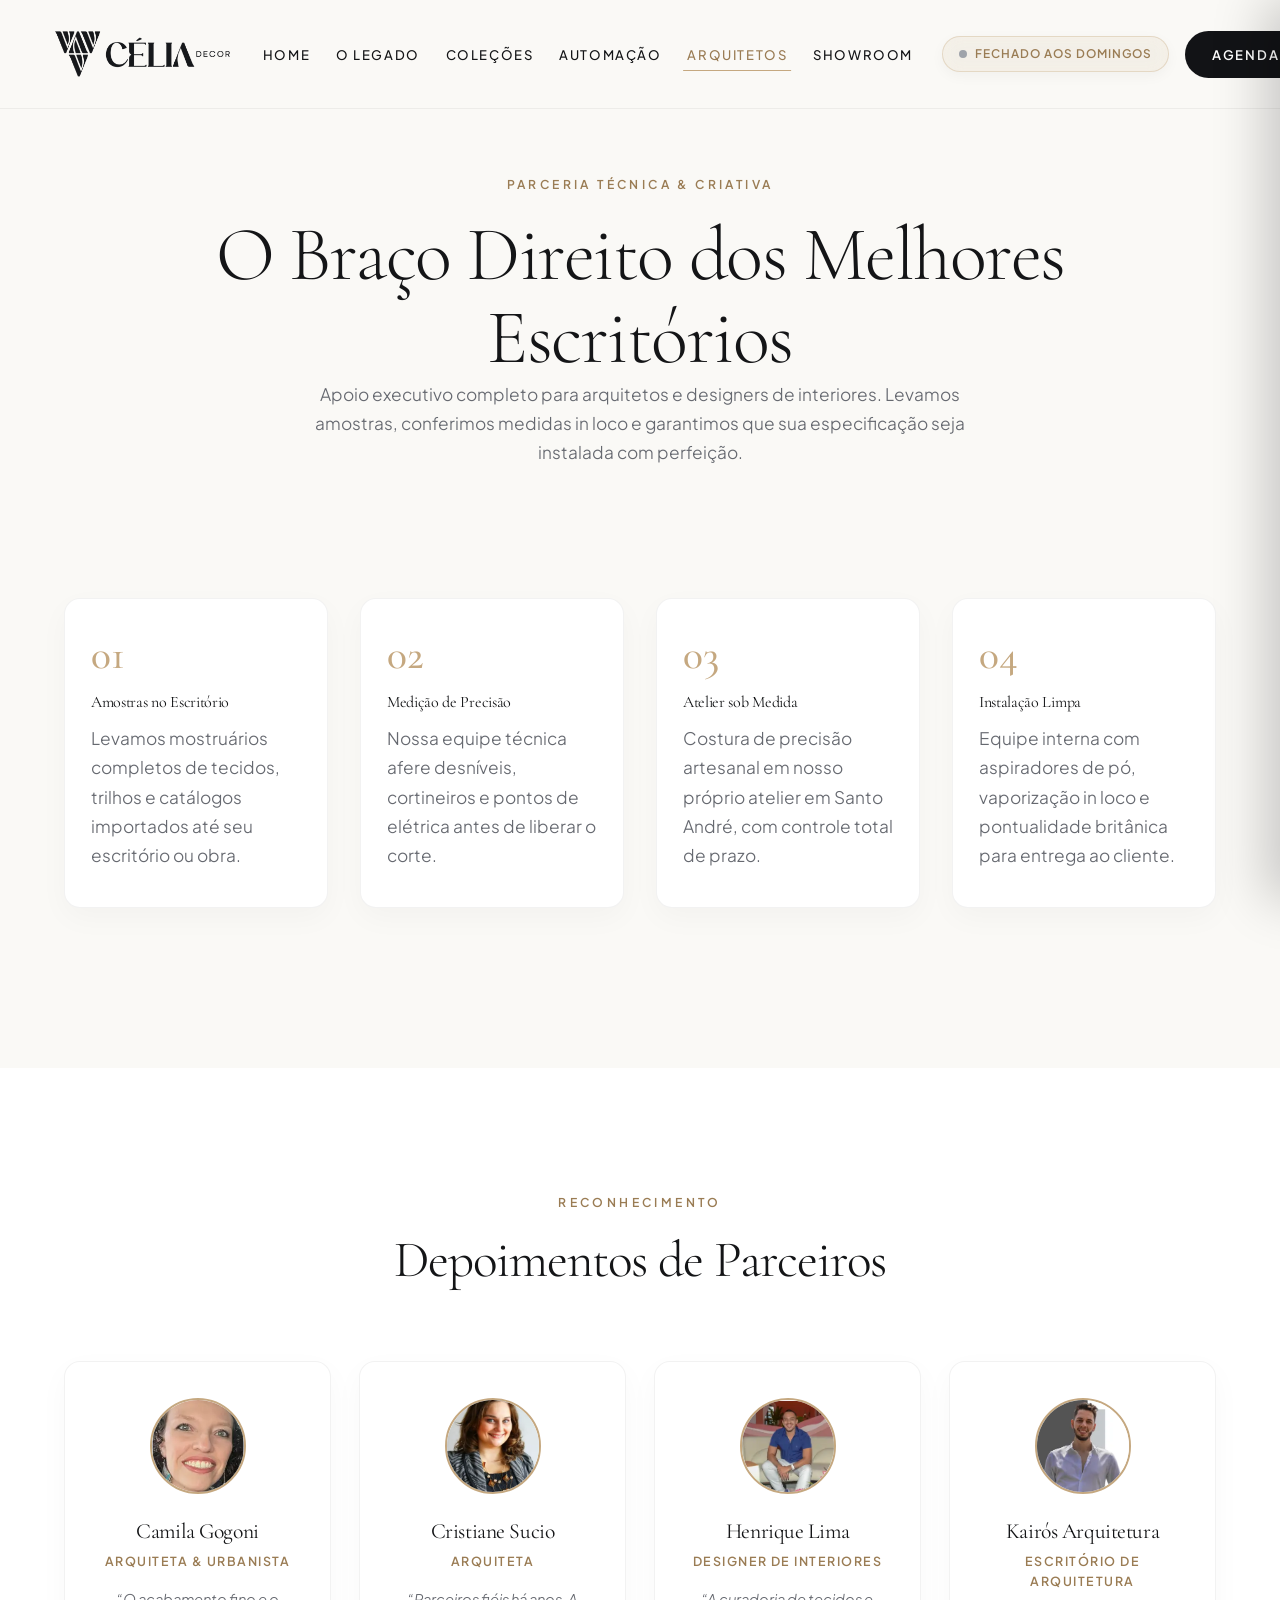
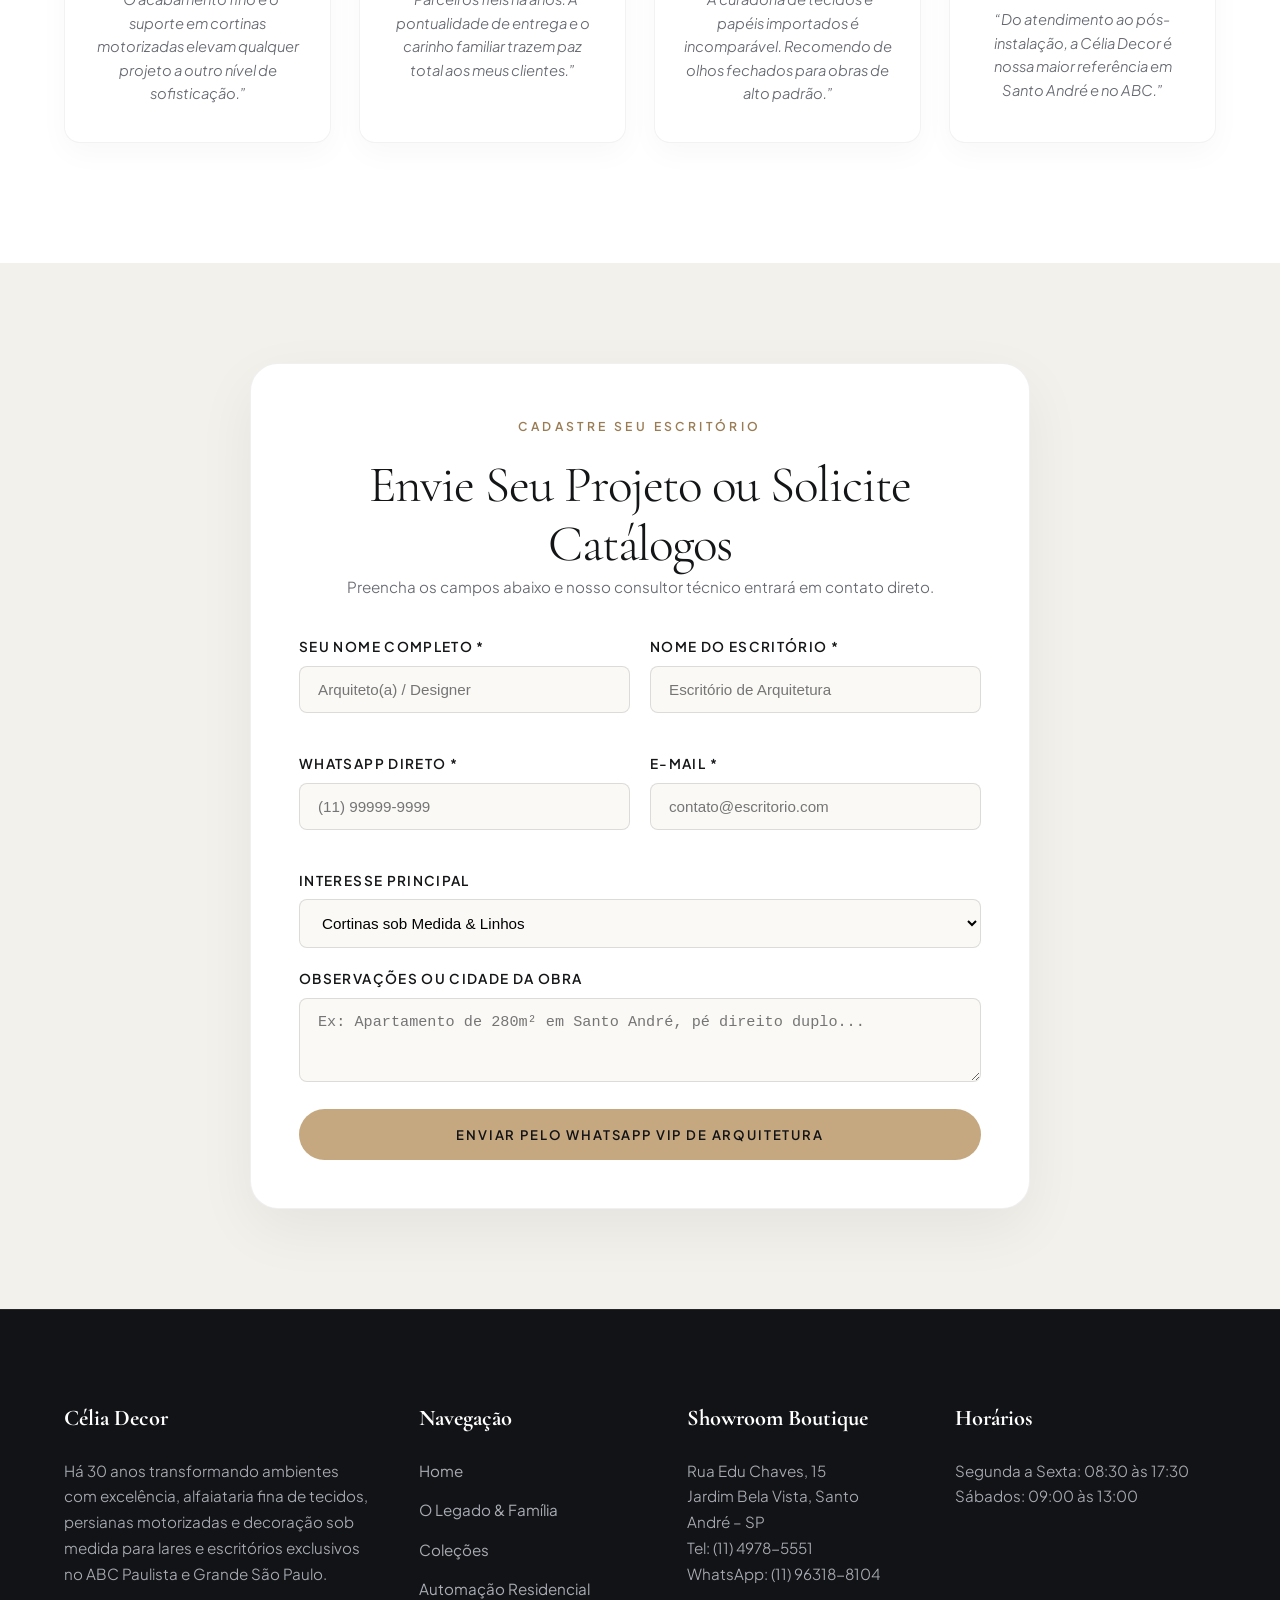
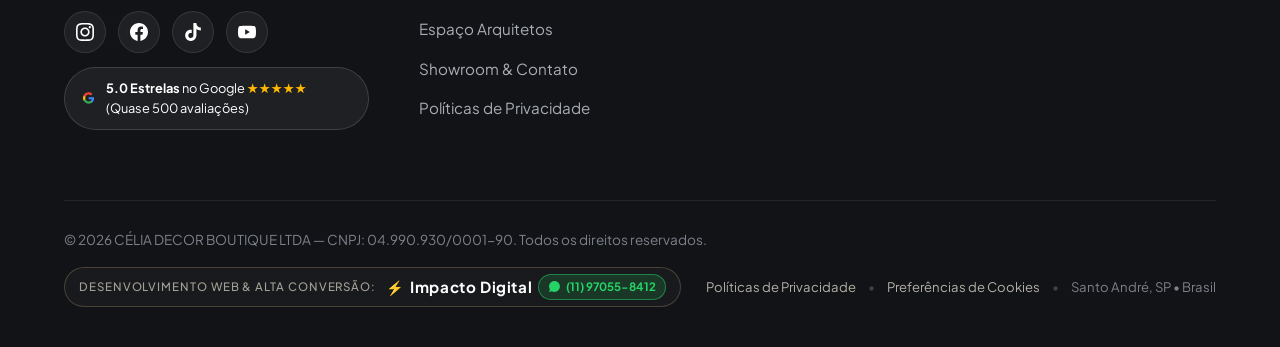
==== commit cf199520: "feat: motor de camera 3d walk-through com scroll continuo e branding oficial da Impacto Digital com " ====
--- a/arquitetos.html
+++ b/arquitetos.html
@@ -379,7 +379,23 @@
       </div>
 
       <div class="footer-sub-bottom">
-        <div><span>© 2026 CÉLIA DECOR BOUTIQUE LTDA — CNPJ: 04.990.930/0001-90. Todos os direitos reservados.</span></div>
+        <div class="footer-copyright-col">
+          <span>© 2026 CÉLIA DECOR BOUTIQUE LTDA — CNPJ: 04.990.930/0001-90. Todos os direitos reservados.</span>
+        </div>
+
+        <!-- Marketing e Crédito Oficial: Agência Impacto Digital -->
+        <div class="footer-agency-col">
+          <span class="agency-credit-label">Desenvolvimento Web &amp; Alta Conversão:</span>
+          <a href="https://wa.me/5511970558412?text=Ol%C3%A1%20Impacto%20Digital!%20Vi%20o%20site%20da%20C%C3%A9lia%20Decor%20e%20gostaria%20de%20um%20projeto%20digital%20exclusivo%20para%20minha%20empresa." target="_blank" rel="noopener noreferrer" class="impacto-digital-badge" title="Falar com a Impacto Digital no WhatsApp">
+            <span class="agency-icon-sparkle">⚡</span>
+            <span class="agency-name">Impacto Digital</span>
+            <span class="agency-wa-chip">
+              <svg viewBox="0 0 24 24" width="13" height="13" fill="currentColor"><path d="M17.472 14.382c-.301-.15-1.78-.878-2.056-.978-.276-.101-.477-.15-.678.15-.201.3-.778.978-.954 1.179-.176.2-.352.226-.653.075-.3-.15-1.267-.467-2.414-1.489-.893-.796-1.496-1.779-1.672-2.08-.176-.301-.019-.464.132-.614.136-.135.301-.352.452-.528.151-.176.201-.301.302-.502.1-.2.05-.376-.025-.527-.075-.15-.678-1.633-.929-2.235-.245-.586-.494-.506-.678-.515-.176-.009-.377-.01-.578-.01s-.528.075-.804.376c-.276.301-1.055 1.03-1.055 2.511 0 1.481 1.08 2.912 1.231 3.113.151.2 2.126 3.246 5.151 4.553.72.311 1.282.497 1.721.636.724.23 1.383.198 1.904.12.581-.088 1.78-.727 2.031-1.43.251-.703.251-1.305.176-1.43-.075-.125-.276-.201-.577-.351zM12 2C6.477 2 2 6.477 2 12c0 1.891.524 3.66 1.436 5.176L2 22l4.954-1.399C8.423 21.536 10.156 22 12 22c5.523 0 10-4.477 10-10S17.523 2 12 2z"/></svg>
+              <span>(11) 97055-8412</span>
+            </span>
+          </a>
+        </div>
+
         <div class="footer-legal-links">
           <a href="politica-de-privacidade.html">Políticas de Privacidade</a>
           <span class="sep">•</span>
--- a/css/style.css
+++ b/css/style.css
@@ -860,29 +860,41 @@
   flex-direction: row;
   align-items: center;
   justify-content: center;
-  gap: clamp(8px, 2vw, 20px);
+  gap: clamp(8px, 1.8vw, 18px);
   width: 100%;
-  max-width: 1100px;
+  max-width: 1240px;
   flex: 1;
   min-height: 0;
   position: relative;
-  margin: 4px 0;
+  margin: 3px 0;
 }
 
 .tour-spatial-stage {
   position: relative;
-  width: min(92vw, 860px);
+  width: min(94vw, 1140px);
   height: 100%;
-  max-height: 54vh;
+  max-height: 58vh;
   aspect-ratio: 16 / 9;
-  border-radius: 18px;
+  border-radius: 20px;
   overflow: hidden;
-  box-shadow: 0 24px 70px rgba(0, 0, 0, 0.8), 0 0 50px rgba(197, 168, 128, 0.22);
+  box-shadow: 0 30px 90px rgba(0, 0, 0, 0.9), 0 0 60px rgba(197, 168, 128, 0.28);
   border: 1.5px solid rgba(197, 168, 128, 0.45);
-  background: #111216;
+  background: #08090C;
   perspective: 1200px;
   transform-style: preserve-3d;
   user-select: none;
+}
+
+/* Vinheta Óptica de Cinema & Reflexo de Lente */
+.tour-spatial-stage::after {
+  content: '';
+  position: absolute;
+  inset: 0;
+  border-radius: inherit;
+  pointer-events: none;
+  z-index: 8;
+  box-shadow: inset 0 0 70px rgba(0, 0, 0, 0.65), inset 0 0 25px rgba(197, 168, 128, 0.12);
+  transition: box-shadow 0.4s ease;
 }
 
 /* Filtro de Luz Cênica */
@@ -906,14 +918,16 @@
   background: radial-gradient(ellipse at 50% 12%, rgba(255, 179, 71, 0.34) 0%, rgba(8, 10, 15, 0.46) 80%);
 }
 
-/* Stack de Imagens 8K */
+/* Stack 3D de Imagens em Túnel de Profundidade */
 .transform-slides-stack {
   position: absolute;
   inset: 0;
   width: 100%;
   height: 100%;
   transform-origin: center center;
-  transition: transform 0.15s ease-out;
+  perspective: 1200px;
+  transform-style: preserve-3d;
+  will-change: transform;
 }
 
 .transform-slide-item {
@@ -921,19 +935,10 @@
   inset: 0;
   width: 100%;
   height: 100%;
-  opacity: 0;
-  visibility: hidden;
+  transform-style: preserve-3d;
+  will-change: transform, opacity, filter;
   pointer-events: none;
-  transform: scale(0.97);
-  transition: opacity 0.5s cubic-bezier(0.2, 0.8, 0.2, 1), transform 0.55s cubic-bezier(0.2, 0.8, 0.2, 1), visibility 0.5s;
-}
-
-.transform-slide-item.active {
-  opacity: 1;
-  visibility: visible;
-  pointer-events: auto;
-  transform: scale(1);
-  z-index: 2;
+  transition: opacity 0.08s linear;
 }
 
 .transform-slide-img {
@@ -941,6 +946,8 @@
   height: 100%;
   object-fit: cover;
   display: block;
+  transform-origin: inherit;
+  will-change: transform, filter;
   transition: filter 0.6s ease;
 }
 
@@ -953,10 +960,11 @@
   filter: brightness(0.88) contrast(1.12) sepia(16%);
 }
 
-/* Hotspots Interativos (Radar Pulsante Dourado) */
+/* Hotspots Interativos com Profundidade 3D (Radar Pulsante Dourado) */
 .tour-hotspot {
   position: absolute;
-  transform: translate(-50%, -50%);
+  transform: translate(-50%, -50%) translateZ(60px);
+  transform-style: preserve-3d;
   z-index: 12;
   cursor: pointer;
   border: none;
@@ -1328,7 +1336,7 @@
 /* Responsividade Mobile & Tablet */
 @media (max-width: 768px) {
   .transformation-journey-section.virtual-suite-tour {
-    height: 420vh;
+    height: 520vh;
   }
 
   .transformation-sticky-stage {
@@ -1375,10 +1383,10 @@
   }
 
   .tour-spatial-stage {
-    width: min(94vw, 420px);
-    max-height: 48vh;
+    width: min(94vw, 440px);
+    max-height: 50vh;
     aspect-ratio: 16 / 10;
-    border-radius: 14px;
+    border-radius: 16px;
   }
 
   .hud-indicator {
@@ -2084,13 +2092,97 @@
 }
 
 .footer-sub-bottom {
-  padding-top: 32px;
+  padding-top: 28px;
   border-top: 1px solid rgba(255, 255, 255, 0.08);
   display: flex;
   justify-content: space-between;
   align-items: center;
+  flex-wrap: wrap;
+  gap: 16px;
   font-size: 0.85rem;
   color: #7D808A;
+}
+
+/* Marketing & Tecnologia Oficial da Agência Impacto Digital */
+.footer-agency-col {
+  display: inline-flex;
+  align-items: center;
+  gap: 10px;
+  background: rgba(255, 255, 255, 0.03);
+  border: 1px solid rgba(197, 168, 128, 0.28);
+  padding: 6px 14px;
+  border-radius: var(--radius-full);
+  backdrop-filter: blur(8px);
+  transition: all 0.3s cubic-bezier(0.2, 0.8, 0.2, 1);
+}
+
+.footer-agency-col:hover {
+  background: rgba(255, 255, 255, 0.07);
+  border-color: rgba(197, 168, 128, 0.7);
+  box-shadow: 0 6px 20px rgba(0, 0, 0, 0.45), 0 0 18px rgba(197, 168, 128, 0.25);
+  transform: translateY(-2px);
+}
+
+.agency-credit-label {
+  font-size: 0.72rem;
+  color: #A3A096;
+  text-transform: uppercase;
+  letter-spacing: 0.08em;
+  font-weight: 500;
+}
+
+.impacto-digital-badge {
+  display: inline-flex;
+  align-items: center;
+  gap: 6px;
+  text-decoration: none;
+  color: #FFFFFF;
+  transition: all 0.25s ease;
+}
+
+.agency-icon-sparkle {
+  font-size: 0.88rem;
+  color: #FFD700;
+  display: inline-block;
+  animation: agencyPulse 2s infinite ease-in-out;
+}
+
+@keyframes agencyPulse {
+  0%, 100% { transform: scale(1); filter: drop-shadow(0 0 2px #FFD700); }
+  50% { transform: scale(1.22); filter: drop-shadow(0 0 8px #FFD700); }
+}
+
+.agency-name {
+  font-family: var(--font-heading);
+  font-size: 0.95rem;
+  font-weight: 700;
+  letter-spacing: 0.04em;
+  color: #FFFFFF;
+  transition: color 0.2s ease;
+}
+
+.impacto-digital-badge:hover .agency-name {
+  color: var(--c-gold-light);
+}
+
+.agency-wa-chip {
+  display: inline-flex;
+  align-items: center;
+  gap: 5px;
+  background: rgba(37, 211, 102, 0.16);
+  border: 1px solid rgba(37, 211, 102, 0.5);
+  color: #25D366;
+  padding: 3px 9px;
+  border-radius: 99px;
+  font-size: 0.72rem;
+  font-weight: 700;
+  transition: all 0.25s ease;
+}
+
+.impacto-digital-badge:hover .agency-wa-chip {
+  background: #25D366;
+  color: #FFFFFF;
+  box-shadow: 0 0 16px rgba(37, 211, 102, 0.65);
 }
 
 /* ==========================================================================
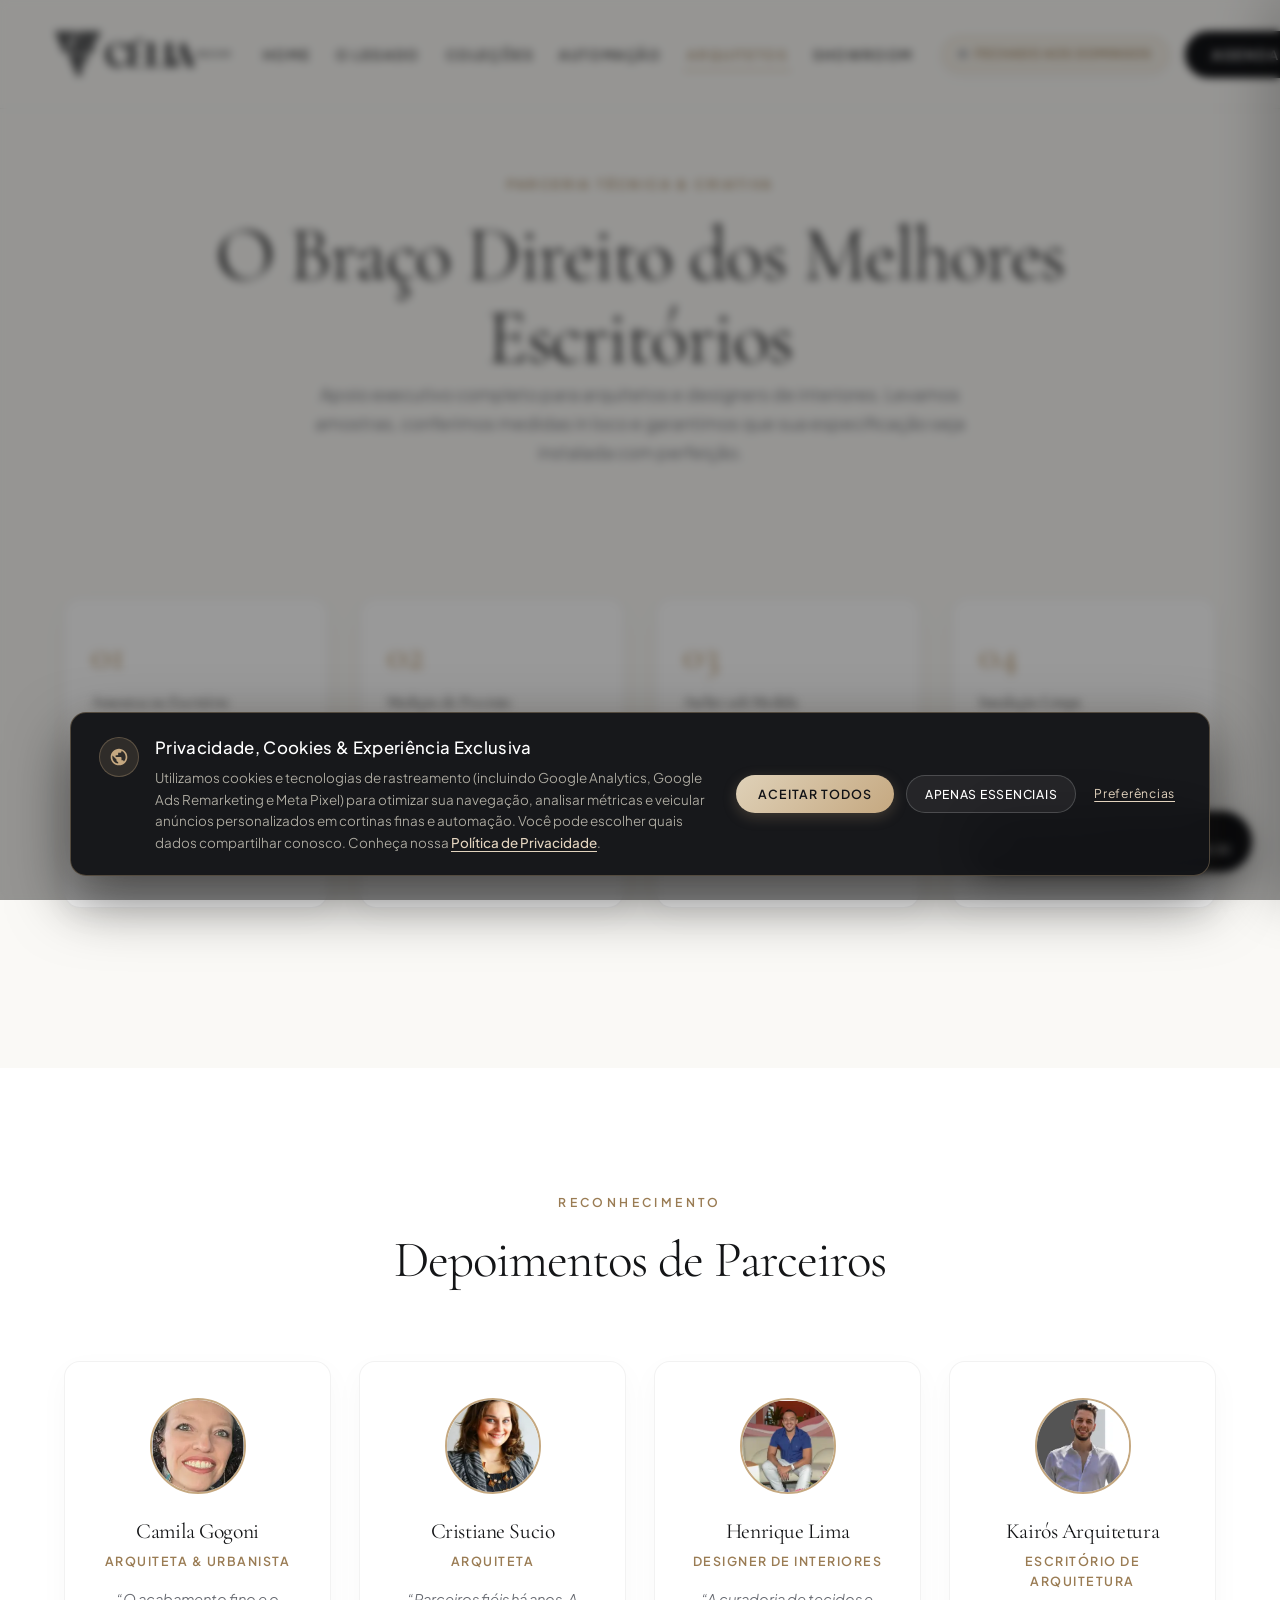
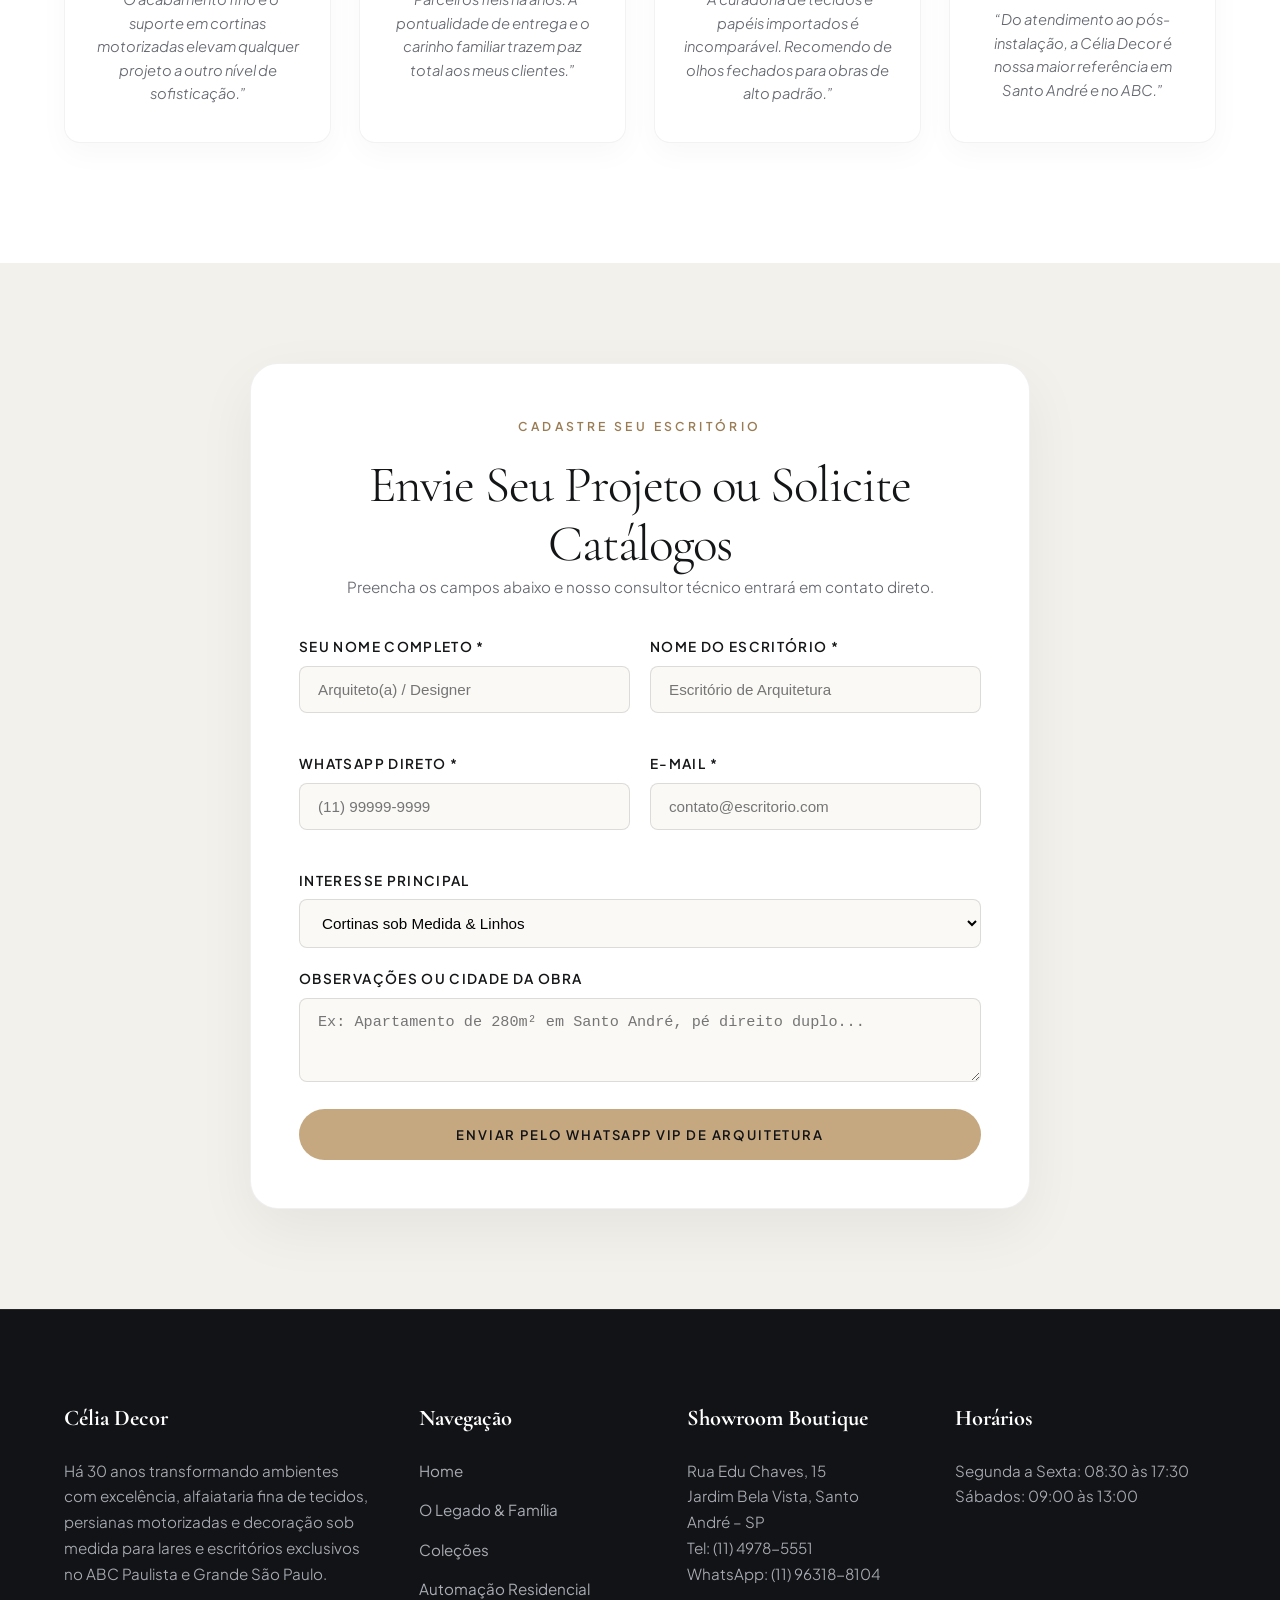
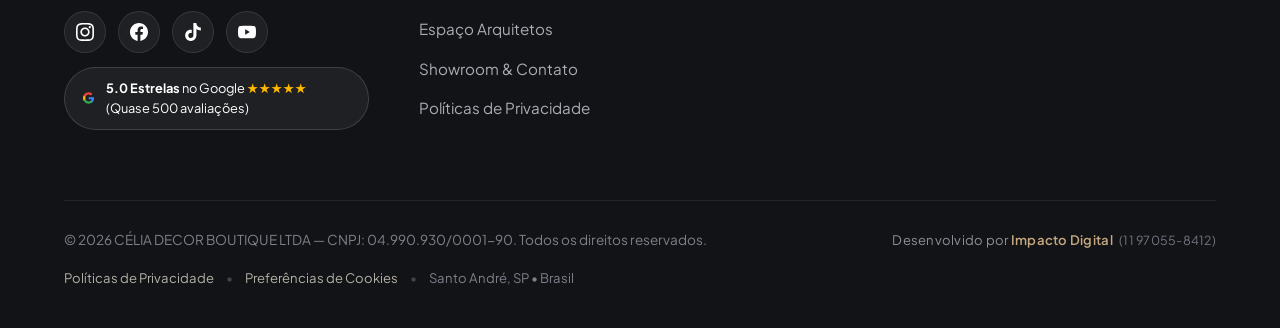
==== commit 1b782c55: "fix: correcao da abertura das cortinas e imersao 3d; ajuste discreto do rodape Impacto Digital" ====
--- a/arquitetos.html
+++ b/arquitetos.html
@@ -383,17 +383,9 @@
           <span>© 2026 CÉLIA DECOR BOUTIQUE LTDA — CNPJ: 04.990.930/0001-90. Todos os direitos reservados.</span>
         </div>
 
-        <!-- Marketing e Crédito Oficial: Agência Impacto Digital -->
-        <div class="footer-agency-col">
-          <span class="agency-credit-label">Desenvolvimento Web &amp; Alta Conversão:</span>
-          <a href="https://wa.me/5511970558412?text=Ol%C3%A1%20Impacto%20Digital!%20Vi%20o%20site%20da%20C%C3%A9lia%20Decor%20e%20gostaria%20de%20um%20projeto%20digital%20exclusivo%20para%20minha%20empresa." target="_blank" rel="noopener noreferrer" class="impacto-digital-badge" title="Falar com a Impacto Digital no WhatsApp">
-            <span class="agency-icon-sparkle">⚡</span>
-            <span class="agency-name">Impacto Digital</span>
-            <span class="agency-wa-chip">
-              <svg viewBox="0 0 24 24" width="13" height="13" fill="currentColor"><path d="M17.472 14.382c-.301-.15-1.78-.878-2.056-.978-.276-.101-.477-.15-.678.15-.201.3-.778.978-.954 1.179-.176.2-.352.226-.653.075-.3-.15-1.267-.467-2.414-1.489-.893-.796-1.496-1.779-1.672-2.08-.176-.301-.019-.464.132-.614.136-.135.301-.352.452-.528.151-.176.201-.301.302-.502.1-.2.05-.376-.025-.527-.075-.15-.678-1.633-.929-2.235-.245-.586-.494-.506-.678-.515-.176-.009-.377-.01-.578-.01s-.528.075-.804.376c-.276.301-1.055 1.03-1.055 2.511 0 1.481 1.08 2.912 1.231 3.113.151.2 2.126 3.246 5.151 4.553.72.311 1.282.497 1.721.636.724.23 1.383.198 1.904.12.581-.088 1.78-.727 2.031-1.43.251-.703.251-1.305.176-1.43-.075-.125-.276-.201-.577-.351zM12 2C6.477 2 2 6.477 2 12c0 1.891.524 3.66 1.436 5.176L2 22l4.954-1.399C8.423 21.536 10.156 22 12 22c5.523 0 10-4.477 10-10S17.523 2 12 2z"/></svg>
-              <span>(11) 97055-8412</span>
-            </span>
-          </a>
+        <!-- Crédito Discreto da Agência Impacto Digital -->
+        <div class="footer-agency-discrete">
+          <span>Desenvolvido por <a href="https://wa.me/5511970558412?text=Ol%C3%A1%20Impacto%20Digital!%20Vi%20o%20site%20da%20C%C3%A9lia%20Decor%20e%20gostaria%20de%20um%20projeto%20digital." target="_blank" rel="noopener noreferrer" class="agency-discrete-link" title="Falar com a Impacto Digital no WhatsApp">Impacto Digital</a> <span class="agency-discrete-phone">(11 97055-8412)</span></span>
         </div>
 
         <div class="footer-legal-links">
--- a/css/style.css
+++ b/css/style.css
@@ -2103,86 +2103,29 @@
   color: #7D808A;
 }
 
-/* Marketing & Tecnologia Oficial da Agência Impacto Digital */
-.footer-agency-col {
-  display: inline-flex;
-  align-items: center;
-  gap: 10px;
-  background: rgba(255, 255, 255, 0.03);
-  border: 1px solid rgba(197, 168, 128, 0.28);
-  padding: 6px 14px;
-  border-radius: var(--radius-full);
-  backdrop-filter: blur(8px);
-  transition: all 0.3s cubic-bezier(0.2, 0.8, 0.2, 1);
-}
-
-.footer-agency-col:hover {
-  background: rgba(255, 255, 255, 0.07);
-  border-color: rgba(197, 168, 128, 0.7);
-  box-shadow: 0 6px 20px rgba(0, 0, 0, 0.45), 0 0 18px rgba(197, 168, 128, 0.25);
-  transform: translateY(-2px);
-}
-
-.agency-credit-label {
-  font-size: 0.72rem;
-  color: #A3A096;
-  text-transform: uppercase;
-  letter-spacing: 0.08em;
-  font-weight: 500;
-}
-
-.impacto-digital-badge {
-  display: inline-flex;
-  align-items: center;
-  gap: 6px;
+/* Crédito Discreto da Agência Impacto Digital (Padrão Ricardo) */
+.footer-agency-discrete {
+  font-size: 0.82rem;
+  color: #8C8F99;
+  letter-spacing: 0.02em;
+}
+
+.agency-discrete-link {
+  color: #C5A880;
   text-decoration: none;
-  color: #FFFFFF;
-  transition: all 0.25s ease;
-}
-
-.agency-icon-sparkle {
-  font-size: 0.88rem;
-  color: #FFD700;
-  display: inline-block;
-  animation: agencyPulse 2s infinite ease-in-out;
-}
-
-@keyframes agencyPulse {
-  0%, 100% { transform: scale(1); filter: drop-shadow(0 0 2px #FFD700); }
-  50% { transform: scale(1.22); filter: drop-shadow(0 0 8px #FFD700); }
-}
-
-.agency-name {
-  font-family: var(--font-heading);
-  font-size: 0.95rem;
-  font-weight: 700;
-  letter-spacing: 0.04em;
-  color: #FFFFFF;
-  transition: color 0.2s ease;
-}
-
-.impacto-digital-badge:hover .agency-name {
-  color: var(--c-gold-light);
-}
-
-.agency-wa-chip {
-  display: inline-flex;
-  align-items: center;
-  gap: 5px;
-  background: rgba(37, 211, 102, 0.16);
-  border: 1px solid rgba(37, 211, 102, 0.5);
-  color: #25D366;
-  padding: 3px 9px;
-  border-radius: 99px;
-  font-size: 0.72rem;
-  font-weight: 700;
-  transition: all 0.25s ease;
-}
-
-.impacto-digital-badge:hover .agency-wa-chip {
-  background: #25D366;
-  color: #FFFFFF;
-  box-shadow: 0 0 16px rgba(37, 211, 102, 0.65);
+  font-weight: 600;
+  transition: color 0.2s ease, text-decoration 0.2s ease;
+}
+
+.agency-discrete-link:hover {
+  color: #F5E5C9;
+  text-decoration: underline;
+}
+
+.agency-discrete-phone {
+  color: #727580;
+  font-size: 0.78rem;
+  margin-left: 4px;
 }
 
 /* ==========================================================================
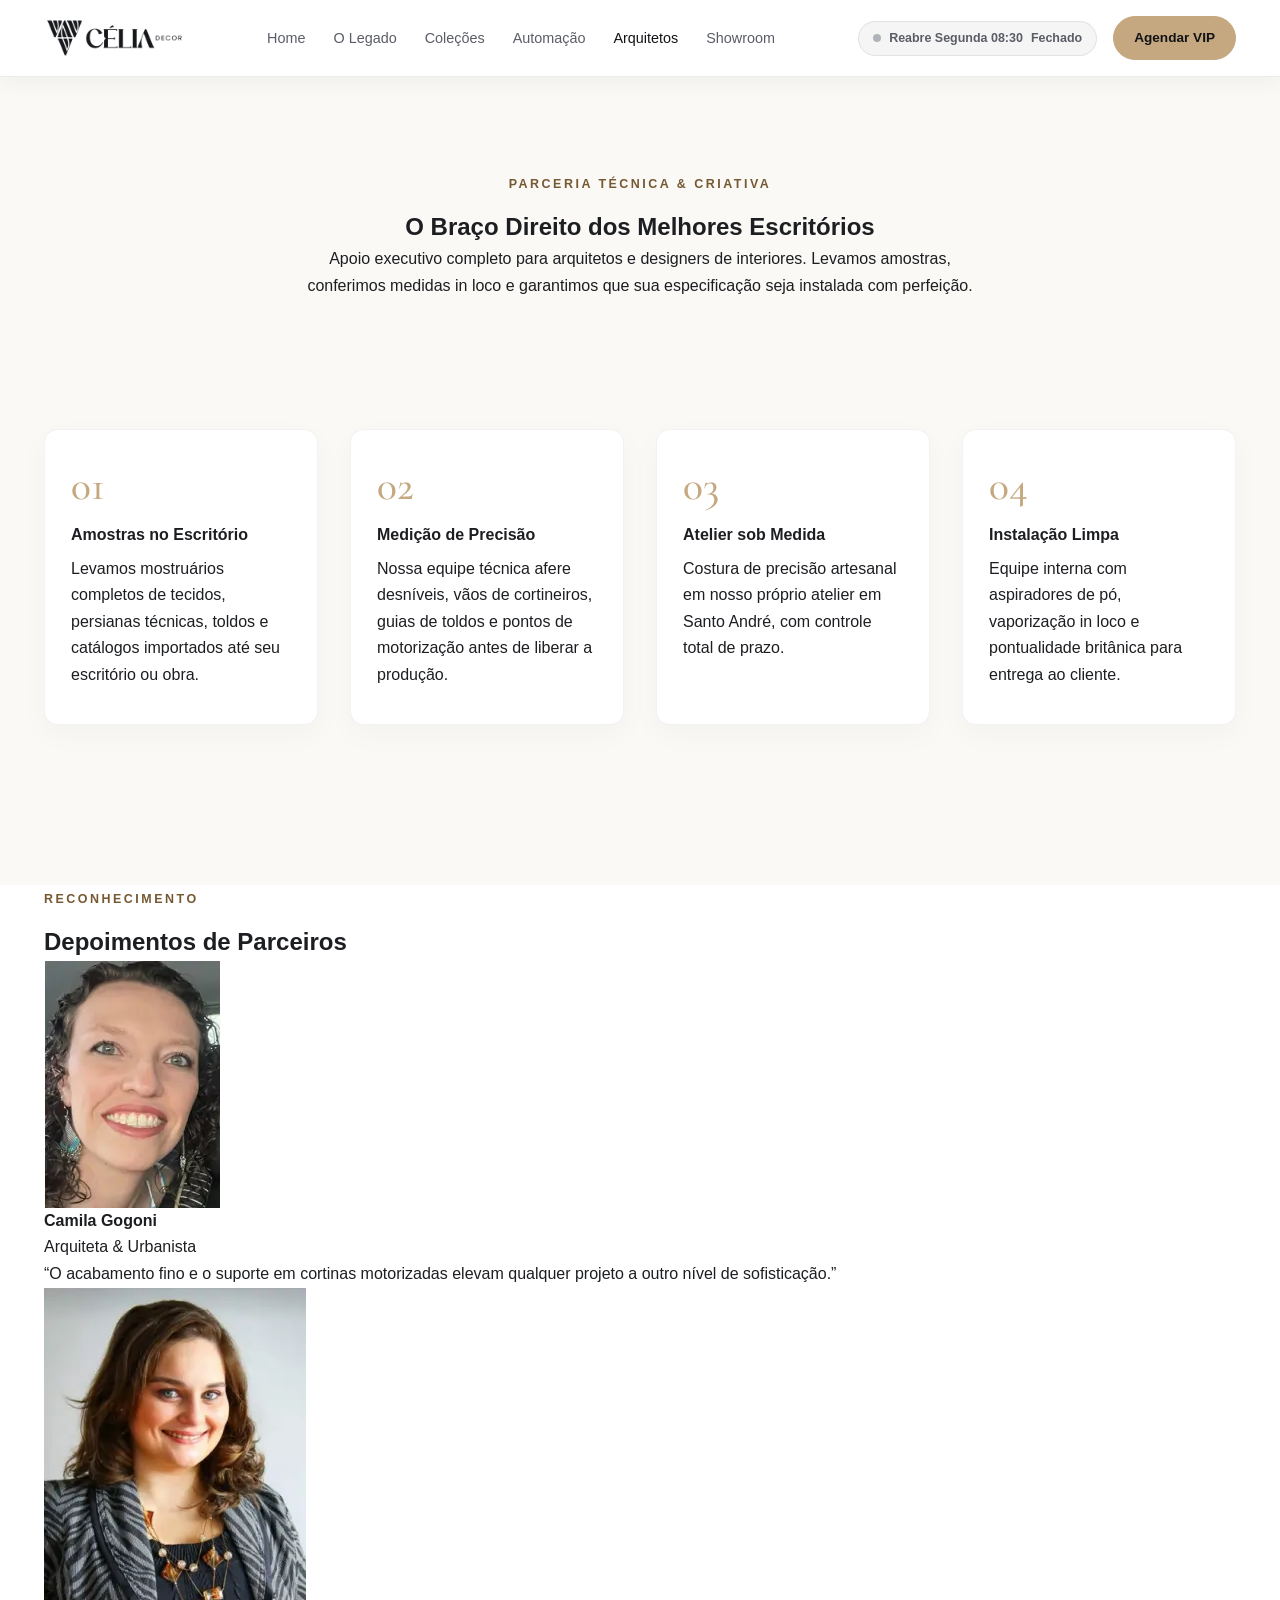
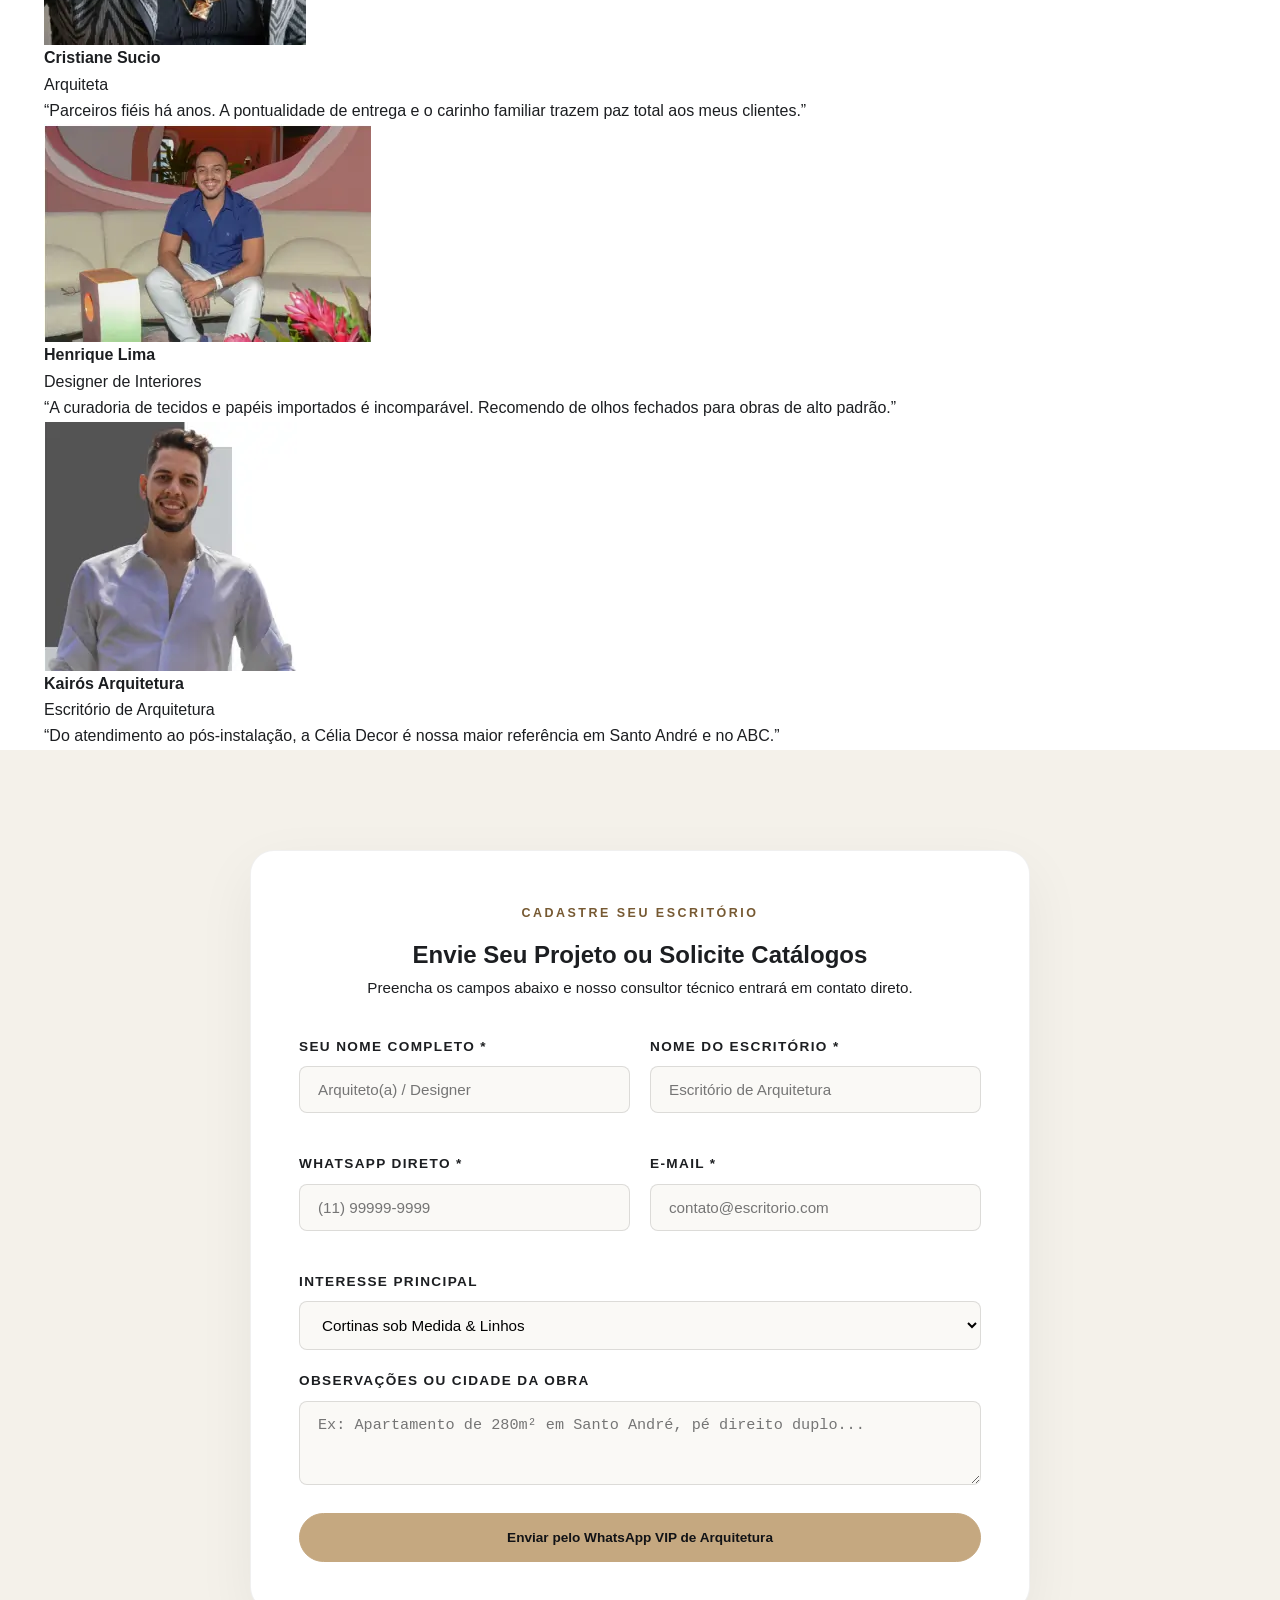
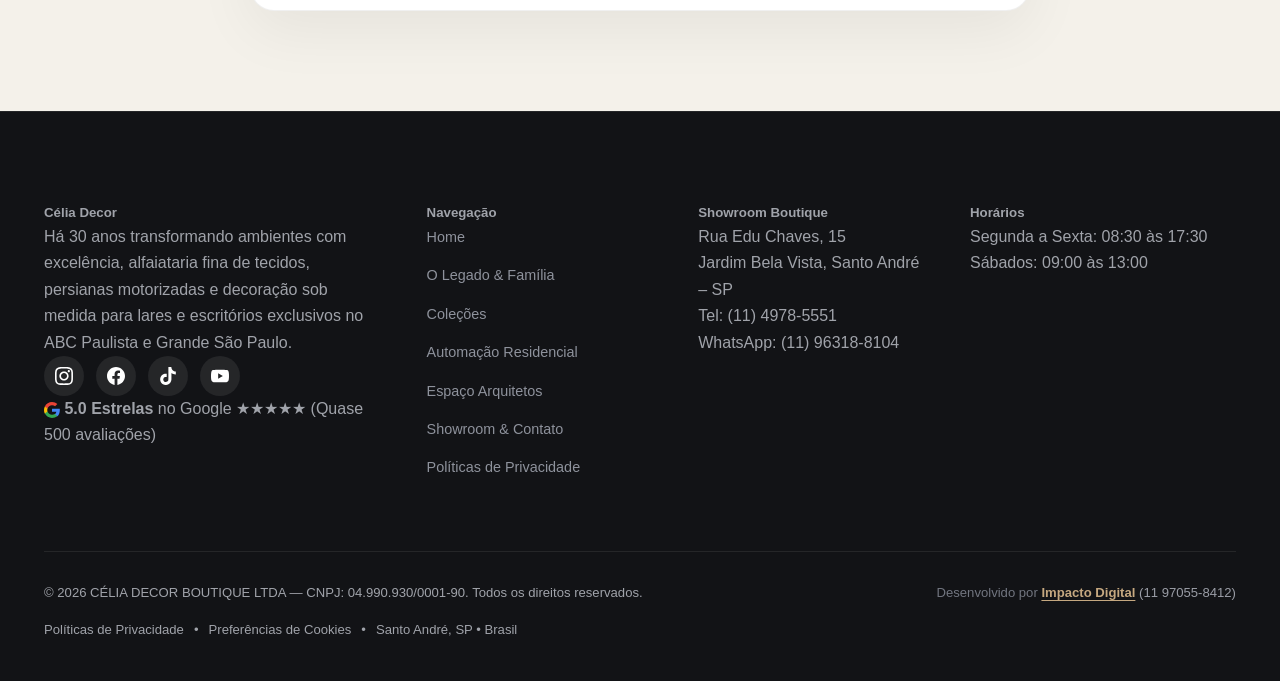
==== commit 0be167fa: "feat: adicionar enfase estrategica em persianas tecnicas e toldos arquitetonicos" ====
--- a/arquitetos.html
+++ b/arquitetos.html
@@ -200,13 +200,13 @@
         <div class="arch-step-box">
           <div class="arch-step-num">01</div>
           <h4 style="margin-bottom: 8px;">Amostras no Escritório</h4>
-          <p>Levamos mostruários completos de tecidos, trilhos e catálogos importados até seu escritório ou obra.</p>
+          <p>Levamos mostruários completos de tecidos, persianas técnicas, toldos e catálogos importados até seu escritório ou obra.</p>
         </div>
 
         <div class="arch-step-box">
           <div class="arch-step-num">02</div>
           <h4 style="margin-bottom: 8px;">Medição de Precisão</h4>
-          <p>Nossa equipe técnica afere desníveis, cortineiros e pontos de elétrica antes de liberar o corte.</p>
+          <p>Nossa equipe técnica afere desníveis, vãos de cortineiros, guias de toldos e pontos de motorização antes de liberar a produção.</p>
         </div>
 
         <div class="arch-step-box">
--- a/css/style.css
+++ b/css/style.css
@@ -1,47 +1,50 @@
 /* ==========================================================================
-   CÉLIA DECOR — ATELIER DE ALTA DECORAÇÃO & LIVING IMERSIVO
-   Santo André • Desde 1995
-   Design System: Clean Editorial, Scroll-Driven Visual Reveals, Haute Couture
+   CÉLIA DECOR — ATELIER DE ALTA DECORAÇÃO
+   Santo André • Desde 1994
+   Design System: Minimalist Luxury, Generous Whitespace, Haute Couture
+   Inspirado no padrão arquitetônico Uniflex Senses
    ========================================================================== */
 
 :root {
-  /* Cores Nobres */
+  /* Paleta Nobre & Clean */
   --c-bg: #FAF9F6;
-  --c-bg-subtle: #F3F1EC;
+  --c-bg-subtle: #F4F1EA;
   --c-surface: #FFFFFF;
   --c-dark: #121316;
-  --c-dark-surface: #1B1D21;
-  --c-dark-card: #24272D;
+  --c-dark-soft: #1E2024;
+  --c-dark-card: #272A30;
   
   --c-gold: #C5A880;
-  --c-gold-light: #E2D3BE;
-  --c-gold-dark: #9A7C54;
+  --c-gold-light: #E8DDCD;
+  --c-gold-dark: #765932;
   
-  --c-text-main: #141517;
-  --c-text-muted: #666970;
-  --c-text-light: #A0A3AA;
-  --c-text-on-dark: #FAF8F5;
-  --c-text-muted-dark: #A9ACB4;
+  --c-text-main: #1C1E21;
+  --c-text-muted: #5A5D66;
+  --c-text-light: #8E929C;
+  --c-border: rgba(0, 0, 0, 0.07);
+  --c-border-light: rgba(255, 255, 255, 0.15);
 
   /* Tipografia */
   --font-serif: 'Cormorant Garamond', 'Playfair Display', Georgia, serif;
-  --font-sans: 'Plus Jakarta Sans', -apple-system, BlinkMacSystemFont, sans-serif;
-
-  /* Transições & Curvas de Luxo */
+  --font-sans: 'Outfit', -apple-system, BlinkMacSystemFont, "Segoe UI", Roboto, sans-serif;
+
+  /* Transições & Curvas */
   --ease-cinematic: cubic-bezier(0.16, 1, 0.3, 1);
   --ease-smooth: cubic-bezier(0.25, 0.1, 0.25, 1);
   --transition-fast: 0.25s ease;
-  --transition-slow: 0.8s var(--ease-cinematic);
+  --transition-normal: 0.4s var(--ease-smooth);
 
   --radius-sm: 8px;
-  --radius-md: 16px;
-  --radius-lg: 28px;
+  --radius-md: 14px;
+  --radius-lg: 24px;
   --radius-full: 9999px;
 
-  --max-w: 1320px;
-}
-
-/* Reset Global & Base */
+  --max-w: 1240px;
+}
+
+/* ==========================================================================
+   Reset Global & Defesas de Layout
+   ========================================================================== */
 *, *::before, *::after {
   box-sizing: border-box;
   margin: 0;
@@ -60,8 +63,66 @@
 body {
   font-family: var(--font-sans);
   overflow-x: hidden;
-  line-height: 1.6;
+  line-height: 1.65;
   background-color: var(--c-bg);
+  color: var(--c-text-main);
+}
+
+/* ==========================================================================
+   Themed Browser Surfaces (Padrão Impeccable)
+   ========================================================================== */
+::selection {
+  background-color: var(--c-gold-light);
+  color: var(--c-dark);
+}
+
+::-webkit-scrollbar {
+  width: 8px;
+  height: 8px;
+}
+
+::-webkit-scrollbar-track {
+  background: var(--c-bg);
+}
+
+::-webkit-scrollbar-thumb {
+  background: #D8CEBE;
+  border-radius: 4px;
+}
+
+::-webkit-scrollbar-thumb:hover {
+  background: var(--c-gold-dark);
+}
+
+* {
+  scrollbar-width: thin;
+  scrollbar-color: #D8CEBE #FAF9F6;
+}
+
+:focus-visible {
+  outline: 2px solid var(--c-gold-dark);
+  outline-offset: 3px;
+}
+
+/* Tabular Numerals for Numerical & Temporal Data */
+.stat-number,
+.rating-val,
+.trust-text strong,
+.drawer-address,
+.footer-contact-info,
+.agency-discrete-phone,
+.header-status-pill,
+.wa-status-text {
+  font-variant-numeric: tabular-nums;
+}
+
+/* Typography Balance & Measure */
+h1, h2, h3, .hero-headline, .section-title, .cta-banner-title {
+  text-wrap: balance;
+}
+
+.hero-lead, .section-subtitle, .editorial-lead, .editorial-text, .cta-banner-subtitle, .statement-lead, .statement-text {
+  max-width: 52ch;
 }
 
 img {
@@ -70,9 +131,22 @@
   display: block;
 }
 
+/* Defesa absoluta contra explosão de tamanho de SVGs */
+svg {
+  max-width: 100%;
+  vertical-align: middle;
+}
+svg:not([width]) {
+  width: 20px;
+}
+svg:not([height]) {
+  height: 20px;
+}
+
 a {
   color: inherit;
   text-decoration: none;
+  text-underline-offset: 0.25em;
   transition: var(--transition-fast);
 }
 
@@ -83,67 +157,1928 @@
   cursor: pointer;
 }
 
-/* Tipografia Editorial */
-h1, h2, h3, h4, .font-serif {
+ul, ol {
+  list-style: none;
+}
+
+/* Utilitários de Layout */
+.container {
+  width: 100%;
+  max-width: var(--max-w);
+  margin: 0 auto;
+  padding: 0 24px;
+}
+
+.section-spacing {
+  padding: 100px 0;
+}
+
+.bg-white {
+  background-color: var(--c-surface);
+}
+
+.bg-subtle {
+  background-color: var(--c-bg-subtle);
+}
+
+/* Cabeçalhos de Seção Padronizados Uniflex */
+.section-header-centered {
+  text-align: center;
+  max-width: 760px;
+  margin: 0 auto 60px auto;
+}
+
+.section-title {
   font-family: var(--font-serif);
+  font-size: 2.8rem;
   font-weight: 400;
-  letter-spacing: -0.02em;
+  line-height: 1.2;
+  color: var(--c-dark);
+  margin-bottom: 18px;
+}
+
+.section-subtitle {
+  font-size: 1.05rem;
+  color: var(--c-text-muted);
+  line-height: 1.7;
+  max-width: 50ch;
+  margin-left: auto;
+  margin-right: auto;
+}
+
+/* ==========================================================================
+   Botões e CTAs Padronizados
+   ========================================================================== */
+.btn-primary-gold {
+  display: inline-flex;
+  align-items: center;
+  justify-content: center;
+  gap: 10px;
+  background-color: var(--c-gold);
+  color: #121316;
+  font-weight: 600;
+  font-size: 0.92rem;
+  padding: 15px 30px;
+  border-radius: var(--radius-full);
+  border: none;
+  transition: var(--transition-fast);
+  box-shadow: 0 4px 16px rgba(0, 0, 0, 0.12);
+  cursor: pointer;
+}
+
+.btn-primary-gold:hover {
+  background-color: #b5966a;
+  transform: translateY(-2px);
+  box-shadow: 0 8px 24px rgba(0, 0, 0, 0.18);
+}
+
+.btn-secondary-outline {
+  display: inline-flex;
+  align-items: center;
+  justify-content: center;
+  background-color: transparent;
+  color: #FFFFFF;
+  font-weight: 500;
+  font-size: 0.92rem;
+  padding: 15px 30px;
+  border-radius: var(--radius-full);
+  border: 1px solid rgba(255, 255, 255, 0.4);
+  transition: var(--transition-fast);
+}
+
+.btn-secondary-outline:hover {
+  background-color: rgba(255, 255, 255, 0.12);
+  border-color: #FFFFFF;
+  transform: translateY(-2px);
+}
+
+.btn-dark-clean {
+  display: inline-flex;
+  align-items: center;
+  justify-content: center;
+  background-color: var(--c-dark);
+  color: #FFFFFF;
+  font-weight: 600;
+  font-size: 0.92rem;
+  padding: 15px 32px;
+  border-radius: var(--radius-full);
+  transition: var(--transition-fast);
+  border: 1px solid var(--c-dark);
+}
+
+.btn-dark-clean:hover {
+  background-color: #2b2e35;
+  transform: translateY(-2px);
+  box-shadow: 0 10px 24px rgba(0, 0, 0, 0.12);
+}
+
+.btn-ghost-white {
+  display: inline-flex;
+  align-items: center;
+  justify-content: center;
+  background-color: transparent;
+  color: #FFFFFF;
+  font-weight: 600;
+  font-size: 0.92rem;
+  padding: 15px 30px;
+  border-radius: var(--radius-full);
+  border: 1px solid rgba(255, 255, 255, 0.3);
+  transition: var(--transition-fast);
+}
+
+.btn-ghost-white:hover {
+  background-color: rgba(255, 255, 255, 0.15);
+  border-color: #FFFFFF;
+}
+
+.btn-gold-full {
+  display: flex;
+  align-items: center;
+  justify-content: center;
+  width: 100%;
+  background-color: var(--c-gold);
+  color: #121316;
+  font-weight: 700;
+  font-size: 0.95rem;
+  padding: 14px 20px;
+  border-radius: var(--radius-full);
+  transition: var(--transition-fast);
+}
+
+/* ==========================================================================
+   1. HEADER MINIMALISTA & HIPER-ESPAÇOSO (Padrão Uniflex & Ultra Luxo)
+   ========================================================================== */
+.site-header {
+  position: fixed;
+  top: 0;
+  left: 0;
+  width: 100%;
+  z-index: 1000;
+  transition: background-color 0.35s ease, box-shadow 0.35s ease;
+  padding: 24px clamp(20px, 3.8vw, 64px);
+}
+
+.site-header.transparent-at-top {
+  background-color: transparent;
+}
+
+.site-header.transparent-at-top .logo-dark {
+  display: none;
+}
+.site-header.transparent-at-top .logo-light {
+  display: block;
+}
+.site-header.transparent-at-top .nav-link {
+  color: rgba(255, 255, 255, 0.9);
+}
+.site-header.transparent-at-top .nav-link:hover,
+.site-header.transparent-at-top .nav-link.active {
+  color: #FFFFFF;
+}
+.site-header.transparent-at-top .header-status-pill {
+  background-color: rgba(255, 255, 255, 0.12);
+  border-color: rgba(255, 255, 255, 0.2);
+  color: #FFFFFF;
+}
+.site-header.transparent-at-top .mobile-menu-toggle span {
+  background-color: #FFFFFF;
+}
+
+/* Quando rola a página */
+.site-header.scrolled {
+  background-color: rgba(255, 255, 255, 0.98);
+  backdrop-filter: blur(16px);
+  -webkit-backdrop-filter: blur(16px);
+  padding: 16px clamp(20px, 3.8vw, 64px);
+  box-shadow: 0 4px 30px rgba(0, 0, 0, 0.05);
+  border-bottom: 1px solid rgba(0, 0, 0, 0.05);
+}
+
+.site-header.scrolled .logo-light {
+  display: none;
+}
+.site-header.scrolled .logo-dark {
+  display: block;
+}
+.site-header.scrolled .nav-link {
+  color: #555A64;
+}
+.site-header.scrolled .nav-link:hover,
+.site-header.scrolled .nav-link.active {
+  color: #121316;
+}
+.site-header.scrolled .header-status-pill {
+  background-color: rgba(0, 0, 0, 0.04);
+  border-color: rgba(0, 0, 0, 0.08);
   color: var(--c-text-main);
 }
-
-h1 {
-  font-size: clamp(2.8rem, 6vw, 5.5rem);
-  line-height: 1.08;
+.site-header.scrolled .mobile-menu-toggle span {
+  background-color: var(--c-dark);
+}
+
+.header-inner {
+  width: 100%;
+  max-width: 1600px;
+  margin: 0 auto;
+  display: flex;
+  align-items: center;
+  justify-content: space-between;
+}
+
+.header-brand {
+  display: flex;
+  align-items: center;
+  flex-shrink: 0;
+  margin-right: clamp(18px, 2.5vw, 44px);
+}
+
+.header-brand img {
+  height: 38px;
+  width: auto;
+  object-fit: contain;
+}
+
+.desktop-nav {
+  display: flex;
+  align-items: center;
+  justify-content: center;
+  flex: 1;
+  min-width: 0;
+}
+
+.nav-menu {
+  display: flex;
+  align-items: center;
+  gap: clamp(14px, 1.8vw, 32px);
+  list-style: none;
+  margin: 0;
+  padding: 0;
+}
+
+.nav-link {
+  font-size: clamp(0.72rem, 0.76vw, 0.8rem);
+  font-weight: 500;
+  letter-spacing: 1.6px;
+  text-transform: uppercase;
+  position: relative;
+  padding: 8px 2px;
+  white-space: nowrap;
+  transition: color 0.25s ease;
+}
+
+.nav-link::after {
+  content: '';
+  position: absolute;
+  bottom: 0;
+  left: 0;
+  width: 100%;
+  height: 2px;
+  background-color: var(--c-gold);
+  transform: scaleX(0);
+  transform-origin: left;
+  transition: transform 0.25s var(--ease-cinematic);
+}
+
+.nav-link:hover::after,
+.nav-link.active::after {
+  transform: scaleX(1);
+}
+
+.header-right-actions {
+  display: flex;
+  align-items: center;
+  gap: clamp(12px, 1.4vw, 20px);
+  margin-left: clamp(18px, 2.5vw, 44px);
+  flex-shrink: 0;
+}
+
+.header-status-pill {
+  display: inline-flex;
+  align-items: center;
+  gap: 8px;
+  padding: 6px 14px;
+  border-radius: var(--radius-full);
+  border: 1px solid transparent;
+  font-size: 0.78rem;
+  font-weight: 600;
+  text-decoration: none;
+  transition: var(--transition-fast);
+  white-space: nowrap;
+}
+
+.status-dot {
+  width: 8px;
+  height: 8px;
+  border-radius: 50%;
+  background-color: #25d366;
+}
+
+.status-dot.offline {
+  background-color: #b0b4ba;
+}
+
+.btn-header-cta {
+  display: inline-flex;
+  align-items: center;
+  justify-content: center;
+  background-color: var(--c-gold);
+  color: #121316;
+  font-weight: 600;
+  font-size: 0.82rem;
+  letter-spacing: 1.5px;
+  text-transform: uppercase;
+  padding: 11px 22px;
+  border-radius: var(--radius-full);
+  transition: var(--transition-fast);
+  white-space: nowrap;
+  flex-shrink: 0;
+}
+
+.btn-header-cta:hover {
+  background-color: #b5966a;
+  transform: translateY(-1px);
+}
+
+.mobile-menu-toggle {
+  display: none;
+  flex-direction: column;
+  justify-content: space-between;
+  width: 26px;
+  height: 18px;
+  padding: 0;
+  cursor: pointer;
+  flex-shrink: 0;
+}
+
+.mobile-menu-toggle span {
+  display: block;
+  width: 100%;
+  height: 2px;
+  background-color: #FFFFFF;
+  border-radius: 2px;
+  transition: transform 0.25s ease, opacity 0.25s ease;
+}
+
+/* ==========================================================================
+   DRAWER MOBILE
+   ========================================================================= */
+.mobile-drawer-backdrop {
+  position: fixed;
+  inset: 0;
+  background-color: rgba(0, 0, 0, 0.6);
+  z-index: 1001;
+  opacity: 0;
+  visibility: hidden;
+  transition: opacity 0.3s ease, visibility 0.3s ease;
+}
+
+.mobile-drawer-backdrop.active {
+  opacity: 1;
+  visibility: visible;
+}
+
+.mobile-drawer {
+  position: fixed;
+  top: 0;
+  right: 0;
+  width: min(320px, 86vw);
+  height: 100%;
+  background-color: #FFFFFF;
+  z-index: 1002;
+  box-shadow: -5px 0 30px rgba(0, 0, 0, 0.15);
+  display: flex;
+  flex-direction: column;
+  padding: 30px 24px;
+  transform: translateX(105%);
+  visibility: hidden;
+  transition: transform 0.35s var(--ease-cinematic), visibility 0.35s ease;
+  overflow-y: auto;
+}
+
+.mobile-drawer.active {
+  transform: translateX(0);
+  visibility: visible;
+}
+
+.drawer-header {
+  display: flex;
+  align-items: center;
+  justify-content: space-between;
+  margin-bottom: 24px;
+}
+
+.drawer-logo {
+  height: 36px;
+  width: auto;
+}
+
+.drawer-close-btn {
+  font-size: 1.4rem;
+  color: var(--c-dark);
+  cursor: pointer;
+}
+
+.drawer-live-info {
+  display: inline-flex;
+  align-items: center;
+  gap: 8px;
+  background-color: rgba(0, 0, 0, 0.04);
+  padding: 8px 14px;
+  border-radius: var(--radius-sm);
+  font-size: 0.8rem;
+  font-weight: 600;
+  margin-bottom: 24px;
+}
+
+.drawer-navigation {
+  display: flex;
+  flex-direction: column;
+  gap: 16px;
+  margin-bottom: 30px;
+}
+
+.drawer-link {
+  font-size: 1rem;
+  font-weight: 500;
+  color: var(--c-text-main);
+  padding: 6px 0;
+  border-bottom: 1px solid rgba(0, 0, 0, 0.04);
+}
+
+.drawer-link:hover,
+.drawer-link.active {
+  color: var(--c-gold-dark);
+  padding-left: 6px;
+}
+
+.drawer-footer {
+  margin-top: auto;
+  display: flex;
+  flex-direction: column;
+  gap: 20px;
+}
+
+.drawer-address {
+  font-size: 0.82rem;
+  color: var(--c-text-muted);
+  line-height: 1.5;
+}
+
+/* ==========================================================================
+   2. HERO COM VÍDEO CINEMATOGRÁFICO DE FUNDO (CONTINUOUS SCROLL HERO)
+   Vídeo de alta definição de cortinas em movimento rodando de fundo,
+   que continua visível com scroll elegante e transição clean para o conteúdo.
+   ========================================================================== */
+.video-hero-stage {
+  position: relative;
+  height: 100vh;
+  min-height: 700px;
+  display: flex;
+  align-items: center;
+  justify-content: center;
+  color: #FFFFFF;
+  background-color: #121316;
+}
+
+.video-hero-backdrop {
+  position: fixed;
+  top: 0;
+  left: 0;
+  width: 100%;
+  height: 100vh;
+  z-index: 1;
+  pointer-events: none;
+  overflow: hidden;
+  will-change: transform, opacity;
+}
+
+.video-hero-media {
+  width: 100%;
+  height: 100%;
+  object-fit: cover;
+  object-position: center;
+}
+
+.video-hero-scrim {
+  position: absolute;
+  inset: 0;
+  background: radial-gradient(circle at center, rgba(14, 15, 18, 0.35) 0%, rgba(14, 15, 18, 0.72) 100%),
+              linear-gradient(180deg, rgba(14, 15, 18, 0.5) 0%, transparent 40%, rgba(14, 15, 18, 0.65) 100%);
+}
+
+.video-hero-content {
+  position: relative;
+  z-index: 2;
+  text-align: center;
+  max-width: 900px;
+  padding: 130px 24px 60px 24px;
+  margin: 0 auto;
+}
+
+.hero-headline {
+  font-family: var(--font-serif);
+  font-size: clamp(2.4rem, 4.2vw, 3.9rem);
+  font-weight: 400;
+  line-height: 1.18;
+  margin-bottom: 24px;
+  color: #FFFFFF;
+  overflow-wrap: break-word;
+  word-break: normal;
+}
+
+.hero-lead {
+  font-size: clamp(1rem, 1.2vw, 1.15rem);
+  line-height: 1.7;
+  color: rgba(255, 255, 255, 0.95);
+  margin-bottom: 40px;
   font-weight: 300;
-}
-
-h2 {
-  font-size: clamp(2.2rem, 4vw, 3.8rem);
-  line-height: 1.16;
-  font-weight: 350;
-}
-
-h3 {
-  font-size: clamp(1.5rem, 2.5vw, 2.2rem);
-  line-height: 1.25;
-}
-
-p {
-  color: var(--c-text-muted);
-  font-size: 1.08rem;
-  font-weight: 350;
-  line-height: 1.7;
-}
-
-.text-gold {
-  color: var(--c-gold);
-}
-
-.tag-label {
+  max-width: 50ch;
+  margin-left: auto;
+  margin-right: auto;
+}
+
+.hero-btn-row {
+  display: flex;
+  align-items: center;
+  justify-content: center;
+  gap: 18px;
+  margin-bottom: 36px;
+  flex-wrap: wrap;
+}
+
+.hero-trust-badge {
+  display: inline-flex;
+  flex-wrap: wrap;
+  align-items: center;
+  justify-content: center;
+  gap: 8px;
+  max-width: 100%;
+  background-color: #16181D;
+  padding: 8px 20px;
+  border-radius: var(--radius-full);
+  border: 1px solid rgba(255, 255, 255, 0.2);
+  font-size: 0.82rem;
+  color: #FFFFFF;
+  text-align: center;
+}
+
+.trust-stars {
+  color: #FFC043;
+  letter-spacing: 2px;
+}
+
+.trust-text {
+  display: inline;
+  line-height: 1.4;
+}
+
+.hero-scroll-indicator {
+  margin-top: 36px;
+  display: flex;
+  flex-direction: column;
+  align-items: center;
+  gap: 6px;
+  font-size: 0.78rem;
+  letter-spacing: 0.02em;
+  color: #FFFFFF;
+  text-shadow: 0 1px 4px rgba(0, 0, 0, 0.7);
+}
+
+.hero-scroll-indicator .scroll-arrow {
+  font-size: 1.1rem;
+  color: #FFFFFF;
+  text-shadow: 0 1px 4px rgba(0, 0, 0, 0.7);
+  animation: smoothScrollDrift 2.4s var(--ease-smooth) infinite;
+}
+
+@keyframes smoothScrollDrift {
+  0%, 100% { transform: translateY(0); }
+  50% { transform: translateY(5px); }
+}
+
+/* ==========================================================================
+   CAMADA DE CORPO DO SITE (PAGE BODY LAYER)
+   Desliza suavemente sobre o vídeo de fundo com acabamento de puro luxo
+   ========================================================================== */
+.page-body-layer {
+  position: relative;
+  z-index: 5;
+  background-color: var(--c-surface);
+}
+
+/* ==========================================================================
+   2.1 CONCEITO & RITUAIS DO HABITAR (EDITORIAL STATEMENT — UNIFLEX SENSES)
+   Assinatura sensorial de calma, alta costura e conexão humana
+   ========================================================================== */
+.editorial-statement-section {
+  padding: 110px 0 90px 0;
+  background-color: var(--c-surface);
+  border-bottom: 1px solid var(--c-border);
+}
+
+.statement-box {
+  max-width: 920px;
+  margin: 0 auto;
+  text-align: center;
+}
+
+.statement-eyebrow {
   display: inline-block;
   font-size: 0.76rem;
+  font-weight: 700;
   text-transform: uppercase;
-  letter-spacing: 0.28em;
+  letter-spacing: 3px;
+  color: var(--c-gold-dark);
+  margin-bottom: 22px;
+}
+
+.statement-title {
+  font-family: var(--font-serif);
+  font-size: clamp(2.1rem, 3.8vw, 3.2rem);
+  font-weight: 400;
+  line-height: 1.22;
+  color: var(--c-dark);
+  margin-bottom: 30px;
+}
+
+.statement-lead {
+  font-size: clamp(1.05rem, 1.35vw, 1.25rem);
+  line-height: 1.75;
+  color: var(--c-text-main);
+  margin-bottom: 22px;
+  font-weight: 400;
+  max-width: 52ch;
+  margin-left: auto;
+  margin-right: auto;
+}
+
+.statement-text {
+  font-size: 1rem;
+  line-height: 1.8;
+  color: var(--c-text-muted);
+  max-width: 52ch;
+  margin-left: auto;
+  margin-right: auto;
+}
+
+/* ==========================================================================
+   3. CURADORIA DE CAIMENTOS & PREGAS (3 COLUNAS)
+   ========================================================================== */
+.folds-three-grid {
+  display: grid;
+  grid-template-columns: repeat(3, 1fr);
+  gap: 36px;
+  margin-bottom: 50px;
+}
+
+.fold-item {
+  background-color: var(--c-surface);
+  display: flex;
+  flex-direction: column;
+  transition: opacity var(--transition-fast);
+}
+
+.fold-image-box {
+  position: relative;
+  width: 100%;
+  height: 380px;
+  overflow: hidden;
+  background-color: #EFEFEF;
+  border-radius: var(--radius-sm);
+}
+
+.fold-image-box img {
+  width: 100%;
+  height: 100%;
+  object-fit: cover;
+  transition: opacity 0.3s ease;
+}
+
+.fold-item:hover .fold-image-box img {
+  opacity: 0.94;
+}
+
+.fold-badge {
+  position: absolute;
+  top: 18px;
+  left: 18px;
+  background-color: rgba(18, 19, 22, 0.75);
+  backdrop-filter: blur(6px);
+  -webkit-backdrop-filter: blur(6px);
+  color: #FFFFFF;
+  font-size: 0.72rem;
+  font-weight: 600;
+  text-transform: uppercase;
+  letter-spacing: 1px;
+  padding: 6px 14px;
+  border-radius: var(--radius-full);
+}
+
+.fold-body {
+  padding: 24px 4px 4px 4px;
+  display: flex;
+  flex-direction: column;
+  flex-grow: 1;
+}
+
+.fold-title {
+  font-family: var(--font-serif);
+  font-size: 1.6rem;
+  font-weight: 500;
+  color: var(--c-dark);
+  margin-bottom: 12px;
+}
+
+.fold-text {
+  font-size: 0.95rem;
+  color: var(--c-text-muted);
+  line-height: 1.6;
+  margin-bottom: 20px;
+  flex-grow: 1;
+}
+
+.fold-specs {
+  display: flex;
+  flex-wrap: wrap;
+  gap: 8px;
+  border-top: 1px solid var(--c-border);
+  padding-top: 16px;
+}
+
+.spec-tag {
+  background-color: var(--c-bg-subtle);
+  color: var(--c-text-muted);
+  font-size: 0.75rem;
+  font-weight: 600;
+  padding: 4px 10px;
+  border-radius: 4px;
+}
+
+.section-bottom-action {
+  text-align: center;
+}
+
+/* ==========================================================================
+   4. DIFERENCIAIS DA COLEÇÃO (SPECS 4 COLUNAS)
+   ========================================================================== */
+/* ==========================================================================
+   4. DIFERENCIAIS DA COLEÇÃO (SPECS 5 COLUNAS UNIFLEX SENSES)
+   ========================================================================== */
+.specs-five-grid {
+  display: grid;
+  grid-template-columns: repeat(5, 1fr);
+  gap: 28px;
+}
+
+.spec-five-item {
+  border-top: 1px solid var(--c-border);
+  padding-top: 28px;
+  display: flex;
+  flex-direction: column;
+}
+
+.spec-five-num {
+  font-family: var(--font-serif);
+  font-size: 1.8rem;
+  font-weight: 500;
+  color: var(--c-gold-dark);
+  margin-bottom: 8px;
+}
+
+.spec-five-title {
+  font-family: var(--font-sans);
+  font-size: 1.05rem;
+  font-weight: 600;
+  color: var(--c-dark);
+  margin-bottom: 10px;
+  line-height: 1.35;
+}
+
+.spec-five-desc {
+  font-size: 0.9rem;
+  color: var(--c-text-muted);
+  line-height: 1.6;
+}
+
+.specs-four-grid {
+  display: grid;
+  grid-template-columns: repeat(4, 1fr);
+  gap: 32px;
+}
+
+.spec-item {
+  border-top: 1px solid var(--c-border);
+  padding-top: 28px;
+  display: flex;
+  flex-direction: column;
+}
+
+.spec-title {
+  font-family: var(--font-sans);
+  font-size: 1.15rem;
+  font-weight: 600;
+  color: var(--c-dark);
+  margin-bottom: 12px;
+}
+
+.spec-desc {
+  font-size: 0.92rem;
+  color: var(--c-text-muted);
+  line-height: 1.65;
+}
+
+/* ==========================================================================
+   4.1 ACIONAMENTOS (3 PILARES UNIFLEX SENSES)
+   ========================================================================== */
+.drives-three-grid {
+  display: grid;
+  grid-template-columns: repeat(3, 1fr);
+  gap: 32px;
+  margin-bottom: 48px;
+}
+
+.drive-pillar-card {
+  background: var(--c-surface);
+  border: 1px solid var(--c-border);
+  border-radius: var(--radius-md);
+  padding: 36px 30px;
+  display: flex;
+  flex-direction: column;
+  transition: transform var(--transition-normal), box-shadow var(--transition-normal), border-color var(--transition-normal);
+}
+
+.drive-pillar-card:hover {
+  transform: translateY(-4px);
+  box-shadow: 0 16px 36px rgba(0, 0, 0, 0.05);
+  border-color: rgba(197, 168, 128, 0.5);
+}
+
+.drive-pillar-badge {
+  display: inline-block;
+  align-self: flex-start;
+  font-size: 0.72rem;
+  font-weight: 700;
+  text-transform: uppercase;
+  letter-spacing: 1.5px;
+  color: var(--c-gold-dark);
+  background-color: var(--c-bg-subtle);
+  padding: 5px 12px;
+  border-radius: var(--radius-full);
+  margin-bottom: 20px;
+}
+
+.drive-pillar-title {
+  font-family: var(--font-serif);
+  font-size: 1.6rem;
+  font-weight: 500;
+  color: var(--c-dark);
+  margin-bottom: 14px;
+}
+
+.drive-pillar-desc {
+  font-size: 0.94rem;
+  color: var(--c-text-muted);
+  line-height: 1.65;
+  margin-bottom: 24px;
+  flex-grow: 1;
+}
+
+.drive-features-list {
+  list-style: none;
+  padding: 0;
+  margin: 0;
+  border-top: 1px solid var(--c-border);
+  padding-top: 20px;
+  display: flex;
+  flex-direction: column;
+  gap: 12px;
+}
+
+.drive-features-list li {
+  font-size: 0.88rem;
+  color: var(--c-text-main);
+  display: flex;
+  align-items: center;
+  gap: 10px;
+}
+
+.drive-features-list li svg {
+  color: var(--c-gold-dark);
+  flex-shrink: 0;
+}
+
+/* ==========================================================================
+   4.2 BOOKS VIRTUAIS & COLEÇÕES (SIGNATURE UNIFLEX SENSES)
+   "Conheça as coleções visitando nossos Books Virtuais"
+   ========================================================================== */
+.books-three-grid {
+  display: grid;
+  grid-template-columns: repeat(3, 1fr);
+  gap: 36px;
+  margin-bottom: 48px;
+}
+
+.book-card {
+  background-color: var(--c-surface);
+  border: 1px solid var(--c-border);
+  border-radius: var(--radius-md);
+  overflow: hidden;
+  display: flex;
+  flex-direction: column;
+  transition: transform var(--transition-normal), box-shadow var(--transition-normal), border-color var(--transition-normal);
+}
+
+.book-card:hover {
+  transform: translateY(-4px);
+  box-shadow: 0 18px 40px rgba(0, 0, 0, 0.06);
+  border-color: rgba(197, 168, 128, 0.5);
+}
+
+.book-img-box {
+  position: relative;
+  width: 100%;
+  height: 320px;
+  overflow: hidden;
+  background-color: #ECE9E2;
+}
+
+.book-img-box img {
+  width: 100%;
+  height: 100%;
+  object-fit: cover;
+  transition: opacity 0.3s ease;
+}
+
+.book-card:hover .book-img-box img {
+  opacity: 0.94;
+}
+
+.book-card-badge {
+  position: absolute;
+  top: 18px;
+  left: 18px;
+  background: rgba(18, 19, 22, 0.82);
+  backdrop-filter: blur(6px);
+  -webkit-backdrop-filter: blur(6px);
+  color: #FFFFFF;
+  font-size: 0.72rem;
+  font-weight: 700;
+  text-transform: uppercase;
+  letter-spacing: 1.5px;
+  padding: 6px 14px;
+  border-radius: var(--radius-full);
+}
+
+.book-card-body {
+  padding: 28px 24px;
+  display: flex;
+  flex-direction: column;
+  flex-grow: 1;
+}
+
+.book-card-title {
+  font-family: var(--font-serif);
+  font-size: 1.7rem;
+  font-weight: 500;
+  color: var(--c-dark);
+  margin-bottom: 12px;
+}
+
+.book-card-desc {
+  font-size: 0.93rem;
+  color: var(--c-text-muted);
+  line-height: 1.65;
+  margin-bottom: 24px;
+  flex-grow: 1;
+}
+
+.book-card-cta {
+  display: inline-flex;
+  align-items: center;
+  justify-content: center;
+  gap: 8px;
+  padding: 12px 20px;
+  font-size: 0.85rem;
+  font-weight: 600;
+  letter-spacing: 0.5px;
+  text-transform: uppercase;
+  color: var(--c-dark);
+  background-color: var(--c-bg-subtle);
+  border: 1px solid var(--c-border);
+  border-radius: var(--radius-sm);
+  text-decoration: none;
+  transition: all var(--transition-fast);
+}
+
+.book-card-cta:hover {
+  background-color: var(--c-dark);
+  color: #FFFFFF;
+  border-color: var(--c-dark);
+}
+
+/* ==========================================================================
+   4.3 SKETCHUP & SUPORTE TÉCNICO A ARQUITETOS (UNIFLEX SENSES ARCHITECTURE)
+   ========================================================================== */
+.sketchup-section {
+  background-color: var(--c-bg-subtle);
+  border-top: 1px solid var(--c-border);
+  border-bottom: 1px solid var(--c-border);
+}
+
+.sketchup-resources-grid {
+  display: grid;
+  grid-template-columns: repeat(3, 1fr);
+  gap: 32px;
+  margin-bottom: 48px;
+}
+
+.sketchup-card {
+  background: var(--c-surface);
+  border: 1px solid var(--c-border);
+  border-radius: var(--radius-md);
+  padding: 32px 26px;
+  display: flex;
+  flex-direction: column;
+  transition: transform var(--transition-normal), box-shadow var(--transition-normal);
+}
+
+.sketchup-card:hover {
+  transform: translateY(-3px);
+  box-shadow: 0 14px 30px rgba(0, 0, 0, 0.05);
+  border-color: rgba(197, 168, 128, 0.45);
+}
+
+.sketchup-card-header {
+  display: flex;
+  align-items: center;
+  gap: 12px;
+  margin-bottom: 14px;
+}
+
+.sketchup-inline-icon {
+  color: var(--c-gold-dark);
+  flex-shrink: 0;
+}
+
+.sketchup-card-title {
+  font-family: var(--font-sans);
+  font-size: 1.15rem;
+  font-weight: 600;
+  color: var(--c-dark);
+  margin-bottom: 0;
+}
+
+.sketchup-card-desc {
+  font-size: 0.9rem;
+  color: var(--c-text-muted);
+  line-height: 1.6;
+  margin-bottom: 22px;
+  flex-grow: 1;
+}
+
+.sketchup-card-link {
+  display: inline-flex;
+  align-items: center;
+  gap: 6px;
+  font-size: 0.85rem;
   font-weight: 600;
   color: var(--c-gold-dark);
-  margin-bottom: 1.2rem;
-}
-
-.container {
-  width: 90%;
-  max-width: var(--max-w);
+  text-decoration: none;
+  transition: color var(--transition-fast);
+}
+
+.sketchup-card-link:hover {
+  color: var(--c-dark);
+}
+
+/* ==========================================================================
+   5. MOTORIZAÇÃO & ATELIER (EDITORIAL SPLIT ROW)
+   ========================================================================== */
+.editorial-split-row {
+  display: grid;
+  grid-template-columns: 1fr 1fr;
+  gap: 60px;
+  align-items: center;
+}
+
+.media-frame-shadow {
+  border-radius: var(--radius-lg);
+  overflow: hidden;
+  box-shadow: 0 20px 50px rgba(0, 0, 0, 0.08);
+}
+
+.media-frame-shadow img {
+  width: 100%;
+  height: 520px;
+  object-fit: cover;
+}
+
+.caption-under-photo {
+  background-color: var(--c-surface);
+  padding: 16px 20px;
+  font-size: 0.85rem;
+  color: var(--c-text-muted);
+  font-style: italic;
+  border-top: 1px solid var(--c-border);
+}
+
+.editorial-text-col .section-title {
+  text-align: left;
+}
+
+.editorial-lead {
+  font-size: 1.15rem;
+  color: var(--c-text-main);
+  line-height: 1.65;
+  margin-bottom: 20px;
+  font-weight: 400;
+}
+
+.editorial-text {
+  font-size: 0.98rem;
+  color: var(--c-text-muted);
+  line-height: 1.7;
+  margin-bottom: 28px;
+}
+
+.clean-features-list {
+  display: flex;
+  flex-direction: column;
+  gap: 20px;
+  margin-bottom: 36px;
+}
+
+.clean-features-list li {
+  display: flex;
+  gap: 16px;
+}
+
+.feature-icon {
+  color: var(--c-gold-dark);
+  font-size: 1.2rem;
+  line-height: 1.4;
+}
+
+.clean-features-list strong {
+  display: block;
+  font-size: 1rem;
+  color: var(--c-dark);
+  margin-bottom: 4px;
+}
+
+.clean-features-list p {
+  font-size: 0.9rem;
+  color: var(--c-text-muted);
+  line-height: 1.5;
+}
+
+.editorial-cta-wrap {
+  margin-top: 30px;
+}
+
+/* Stats do Atelier */
+.heritage-stats-row {
+  display: grid;
+  grid-template-columns: repeat(4, 1fr);
+  gap: 20px;
+  border-top: 1px solid var(--c-border);
+  border-bottom: 1px solid var(--c-border);
+  padding: 24px 0;
+  margin: 32px 0;
+}
+
+.heritage-stat {
+  text-align: center;
+}
+
+.stat-number {
+  display: block;
+  font-family: var(--font-serif);
+  font-size: 2rem;
+  color: var(--c-gold-dark);
+  line-height: 1.1;
+  font-weight: 500;
+}
+
+.stat-label {
+  font-size: 0.75rem;
+  color: var(--c-text-muted);
+  text-transform: uppercase;
+  letter-spacing: 0.5px;
+}
+
+/* ==========================================================================
+   6. GALERIA DE AMBIENTES (CLEAN SHOWCASES)
+   ========================================================================== */
+.gallery-clean-grid {
+  display: grid;
+  grid-template-columns: repeat(3, 1fr);
+  gap: 32px;
+}
+
+.gallery-item {
+  display: flex;
+  flex-direction: column;
+}
+
+.gallery-img-wrap {
+  width: 100%;
+  height: 280px;
+  overflow: hidden;
+  border-radius: var(--radius-sm);
+  background-color: #EAE6DF;
+}
+
+.gallery-img-wrap img {
+  width: 100%;
+  height: 100%;
+  object-fit: cover;
+  transition: opacity 0.3s ease;
+}
+
+.gallery-item:hover .gallery-img-wrap img {
+  opacity: 0.94;
+}
+
+.gallery-info {
+  padding: 18px 4px 4px 4px;
+}
+
+.gallery-tag {
+  display: inline-block;
+  font-size: 0.72rem;
+  font-weight: 600;
+  text-transform: uppercase;
+  letter-spacing: 1.5px;
+  color: var(--c-gold-dark);
+  margin-bottom: 6px;
+}
+
+.gallery-name {
+  font-family: var(--font-sans);
+  font-size: 1rem;
+  font-weight: 500;
+  color: var(--c-dark);
+  line-height: 1.45;
+}
+
+/* ==========================================================================
+   7. VÍDEO INSTITUCIONAL
+   ========================================================================== */
+.video-clean-container {
+  max-width: 980px;
   margin: 0 auto;
-}
-
-.container-narrow {
-  width: 90%;
-  max-width: 960px;
-  margin: 0 auto;
+  border-radius: var(--radius-lg);
+  overflow: hidden;
+  box-shadow: 0 20px 60px rgba(0, 0, 0, 0.12);
+  background-color: #000000;
+}
+
+.celia-video-element {
+  width: 100%;
+  height: auto;
+  display: block;
+  aspect-ratio: 16 / 9;
+  object-fit: cover;
 }
 
 /* ==========================================================================
-   Header Flutuante de Luxo (Espaçoso, Minimalista & Clean)
-   Amplo aproveitamento das laterais, logo destacada e respiro generoso
+   8. AVALIAÇÕES DO GOOGLE (5.0 ESTRELAS)
+   ========================================================================== */
+.google-rating-pill-static {
+  display: inline-flex;
+  align-items: center;
+  gap: 8px;
+  background-color: var(--c-surface);
+  border: 1px solid var(--c-border);
+  padding: 8px 18px;
+  border-radius: var(--radius-full);
+  margin-top: 18px;
+  margin-bottom: 0;
+  font-size: 0.85rem;
+}
+
+.stars-gold {
+  color: #f1b943;
+  letter-spacing: 2px;
+}
+
+.rating-val {
+  font-weight: 700;
+  color: var(--c-dark);
+}
+
+.rating-desc {
+  color: var(--c-text-muted);
+}
+
+.reviews-three-grid {
+  display: grid;
+  grid-template-columns: repeat(3, 1fr);
+  gap: 36px;
+}
+
+.review-editorial-item {
+  display: flex;
+  flex-direction: column;
+  justify-content: space-between;
+  border-top: 1px solid var(--c-border);
+  padding-top: 28px;
+}
+
+.review-stars {
+  color: #f1b943;
+  font-size: 1.05rem;
+  margin-bottom: 16px;
+  letter-spacing: 2px;
+}
+
+.review-quote {
+  font-family: var(--font-serif);
+  font-size: 1.25rem;
+  color: var(--c-dark);
+  line-height: 1.5;
+  font-style: italic;
+  margin-bottom: 24px;
+}
+
+.review-author-meta strong {
+  display: block;
+  font-family: var(--font-sans);
+  font-size: 0.95rem;
+  color: var(--c-dark);
+  font-weight: 600;
+}
+
+.review-author-meta span {
+  font-size: 0.82rem;
+  color: var(--c-text-muted);
+}
+
+/* ==========================================================================
+   9. SHOWROOM & LOCALIZAÇÃO
+   ========================================================================== */
+.showroom-details-list {
+  display: flex;
+  flex-direction: column;
+  gap: 20px;
+  margin: 30px 0;
+}
+
+.detail-item {
+  display: flex;
+  gap: 16px;
+  align-items: flex-start;
+}
+
+.detail-icon {
+  display: flex;
+  align-items: center;
+  justify-content: center;
+  width: 36px;
+  height: 36px;
+  border-radius: 50%;
+  background-color: var(--c-bg-subtle);
+  color: var(--c-gold-dark);
+  flex-shrink: 0;
+}
+
+.detail-text strong {
+  display: block;
+  font-size: 0.98rem;
+  color: var(--c-dark);
+  margin-bottom: 4px;
+}
+
+.detail-text p {
+  font-size: 0.9rem;
+  color: var(--c-text-muted);
+}
+
+.map-container-clean {
+  width: 100%;
+  height: 480px;
+  border-radius: var(--radius-lg);
+  overflow: hidden;
+  border: 1px solid var(--c-border);
+}
+
+.map-container-clean iframe {
+  width: 100%;
+  height: 100%;
+  border: none;
+}
+
+/* ==========================================================================
+   10. BANNER DE CONVERSÃO / ATENDIMENTO PERSONALIZADO
+   ========================================================================== */
+.cta-banner-section {
+  padding: 60px 0 100px 0;
+}
+
+.cta-banner-box {
+  background-color: var(--c-dark-soft);
+  color: #FFFFFF;
+  border-radius: var(--radius-lg);
+  padding: 70px 40px;
+  text-align: center;
+  border: 1px solid rgba(255, 255, 255, 0.1);
+  box-shadow: 0 24px 60px rgba(0, 0, 0, 0.2);
+  position: relative;
+  overflow: hidden;
+}
+
+.cta-banner-title {
+  font-family: var(--font-serif);
+  font-size: 2.8rem;
+  font-weight: 400;
+  margin-bottom: 18px;
+  line-height: 1.25;
+}
+
+.cta-banner-subtitle {
+  font-size: 1.1rem;
+  color: rgba(255, 255, 255, 0.85);
+  max-width: 48ch;
+  margin: 0 auto 36px auto;
+  line-height: 1.6;
+}
+
+.cta-banner-btns {
+  display: flex;
+  align-items: center;
+  justify-content: center;
+  gap: 16px;
+  flex-wrap: wrap;
+}
+
+/* ==========================================================================
+   11. RODAPÉ MASTER ELEGANTE (HAUTE COUTURE)
+   ========================================================================== */
+.site-master-footer {
+  background-color: #121316;
+  color: #A0A3AA;
+  padding: 90px 0 40px 0;
+  border-top: 1px solid rgba(255, 255, 255, 0.08);
+}
+
+.footer-columns-grid {
+  display: grid;
+  grid-template-columns: 1.5fr 1fr 1fr 1.2fr;
+  gap: 50px;
+  margin-bottom: 70px;
+}
+
+.footer-logo-img {
+  height: 42px;
+  width: auto;
+  margin-bottom: 20px;
+  filter: brightness(0) invert(1);
+}
+
+.footer-brand-desc {
+  font-size: 0.9rem;
+  line-height: 1.65;
+  color: #8E929C;
+  margin-bottom: 24px;
+}
+
+.footer-social-row {
+  display: flex;
+  gap: 12px;
+}
+
+.social-circle-btn {
+  display: flex;
+  align-items: center;
+  justify-content: center;
+  width: 40px;
+  height: 40px;
+  border-radius: 50%;
+  background-color: rgba(255, 255, 255, 0.08);
+  color: #FFFFFF;
+  transition: var(--transition-fast);
+}
+
+.social-circle-btn:hover {
+  background-color: var(--c-gold);
+  color: #121316;
+}
+
+.social-circle-btn svg {
+  width: 18px;
+  height: 18px;
+  fill: currentColor;
+}
+
+.footer-title {
+  color: #FFFFFF;
+  font-size: 1.05rem;
+  font-weight: 600;
+  margin-bottom: 22px;
+}
+
+.footer-nav-list {
+  display: flex;
+  flex-direction: column;
+  gap: 12px;
+}
+
+.footer-nav-list a {
+  font-size: 0.9rem;
+  color: #8E929C;
+  transition: color var(--transition-fast);
+}
+
+.footer-nav-list a:hover {
+  color: var(--c-gold-light);
+  padding-left: 4px;
+}
+
+.footer-address {
+  font-size: 0.9rem;
+  line-height: 1.6;
+  margin-bottom: 16px;
+}
+
+.footer-contact-info {
+  font-size: 0.9rem;
+  line-height: 1.6;
+  color: var(--c-gold-light);
+}
+
+.footer-sub-bottom {
+  border-top: 1px solid rgba(255, 255, 255, 0.08);
+  padding-top: 30px;
+  display: flex;
+  align-items: center;
+  justify-content: space-between;
+  flex-wrap: wrap;
+  gap: 16px;
+  font-size: 0.82rem;
+}
+
+.footer-agency-discrete {
+  font-size: 0.82rem;
+  color: #727680;
+}
+
+.agency-discrete-link {
+  color: var(--c-gold);
+  font-weight: 600;
+  text-decoration: underline;
+}
+
+.agency-discrete-link:hover {
+  color: #FFFFFF;
+}
+
+.agency-discrete-phone {
+  color: #9A9DA6;
+}
+
+.footer-legal-links {
+  display: flex;
+  align-items: center;
+  gap: 10px;
+}
+
+.footer-legal-links a:hover {
+  color: #FFFFFF;
+}
+
+/* ==========================================================================
+   12. BOTÃO FLUTUANTE DE WHATSAPP INTELIGENTE (PADRÃO RICARDO & SEVERINO)
+   ========================================================================== */
+.wa-widget {
+  position: fixed;
+  bottom: 24px;
+  right: 24px;
+  z-index: 9999;
+  font-family: var(--font-sans);
+}
+
+.wa-btn {
+  display: flex;
+  align-items: center;
+  gap: 12px;
+  background-color: #25d366;
+  color: #ffffff;
+  padding: 10px 18px;
+  border-radius: 50px;
+  text-decoration: none;
+  box-shadow: 0 6px 20px rgba(0, 0, 0, 0.2);
+  transition: transform 0.25s ease, box-shadow 0.25s ease, background-color 0.25s ease;
+}
+
+.wa-btn:hover {
+  transform: translateY(-2px);
+  box-shadow: 0 10px 24px rgba(0, 0, 0, 0.25);
+}
+
+.wa-icon-container {
+  position: relative;
+  display: flex;
+  align-items: center;
+  justify-content: center;
+}
+
+.wa-status-dot {
+  position: absolute;
+  top: -2px;
+  right: -2px;
+  width: 10px;
+  height: 10px;
+  border-radius: 50%;
+  border: 2px solid #ffffff;
+}
+
+.wa-status-dot.online {
+  background-color: #25d366;
+  animation: pulse-subtle 2.5s ease-in-out infinite;
+}
+
+.wa-status-dot.offline {
+  background-color: #8e929c;
+}
+
+.wa-text-box {
+  display: flex;
+  flex-direction: column;
+  line-height: 1.2;
+}
+
+.wa-title {
+  font-size: 14px;
+  font-weight: 700;
+}
+
+.wa-status-text {
+  font-size: 11px;
+  opacity: 0.9;
+}
+
+.wa-btn.offline-mode {
+  background-color: #128c7e;
+  opacity: 0.95;
+}
+
+@keyframes pulse-subtle {
+  0%, 100% { opacity: 1; transform: scale(1); }
+  50% { opacity: 0.65; transform: scale(0.9); }
+}
+
+/* ==========================================================================
+   13. MEDIA QUERIES & RESPONSIVIDADE MOBILE FIRST
+   ========================================================================== */
+@media (max-width: 1360px) {
+  .header-status-pill {
+    display: none !important;
+  }
+}
+
+@media (max-width: 1140px) {
+  .desktop-nav,
+  .btn-header-cta,
+  .header-status-pill {
+    display: none !important;
+  }
+
+  .mobile-menu-toggle {
+    display: flex !important;
+  }
+
+  .hero-headline {
+    font-size: 3rem;
+  }
+
+  .folds-three-grid {
+    grid-template-columns: repeat(2, 1fr);
+  }
+
+  .specs-four-grid {
+    grid-template-columns: repeat(2, 1fr);
+  }
+
+  .specs-five-grid {
+    grid-template-columns: repeat(3, 1fr);
+  }
+
+  .drives-three-grid {
+    grid-template-columns: 1fr;
+  }
+
+  .books-three-grid {
+    grid-template-columns: repeat(2, 1fr);
+  }
+
+  .sketchup-resources-grid {
+    grid-template-columns: 1fr;
+  }
+
+  .editorial-split-row {
+    grid-template-columns: 1fr;
+    gap: 40px;
+  }
+
+  .editorial-split-row.reverse-mobile {
+    display: flex;
+    flex-direction: column-reverse;
+  }
+
+  .gallery-clean-grid {
+    grid-template-columns: repeat(2, 1fr);
+  }
+
+  .reviews-three-grid {
+    grid-template-columns: 1fr;
+  }
+
+  .footer-columns-grid {
+    grid-template-columns: repeat(2, 1fr);
+    gap: 40px;
+  }
+}
+
+@media (max-width: 768px) {
+  .site-header {
+    padding: 16px 20px;
+  }
+
+  .header-brand img {
+    height: 34px;
+  }
+
+  .video-hero-stage {
+    min-height: 90vh;
+  }
+
+  .video-hero-content {
+    padding: 100px 16px 50px 16px;
+  }
+
+  .minimal-hero-section {
+    min-height: 88vh;
+    max-height: 850px;
+    padding: 110px 0 50px 0;
+  }
+
+  .hero-btn-row {
+    flex-direction: column;
+    align-items: center;
+    gap: 12px;
+  }
+
+  .hero-btn-row .btn-primary-gold,
+  .hero-btn-row .btn-secondary-outline {
+    width: 100%;
+    max-width: 320px;
+    justify-content: center;
+  }
+
+  .hero-trust-badge {
+    display: flex;
+    flex-direction: column;
+    gap: 4px;
+    padding: 10px 16px;
+    font-size: 0.76rem;
+    max-width: 95%;
+    margin-left: auto;
+    margin-right: auto;
+    border-radius: 16px;
+  }
+
+  .section-spacing {
+    padding: 70px 0;
+  }
+
+  .hero-headline {
+    font-size: 2.2rem;
+    line-height: 1.25;
+  }
+
+  .hero-lead {
+    font-size: 1rem;
+    margin-bottom: 30px;
+  }
+
+  .hero-trust-badge {
+    display: flex;
+    flex-direction: column;
+    gap: 6px;
+    padding: 10px 18px;
+    font-size: 0.78rem;
+    text-align: center;
+  }
+
+  .section-title {
+    font-size: 2.1rem;
+  }
+
+  .folds-three-grid {
+    grid-template-columns: 1fr;
+  }
+
+  .fold-image-box {
+    height: 300px;
+  }
+
+  .specs-four-grid {
+    grid-template-columns: 1fr;
+  }
+
+  .specs-five-grid {
+    grid-template-columns: 1fr;
+  }
+
+  .books-three-grid {
+    grid-template-columns: 1fr;
+  }
+
+  .statement-box {
+    padding: 0 16px;
+  }
+
+  .statement-title {
+    font-size: 2rem;
+  }
+
+  .statement-lead {
+    font-size: 1.05rem;
+  }
+
+  .gallery-clean-grid {
+    grid-template-columns: 1fr;
+  }
+
+  .media-frame-shadow img {
+    height: 340px;
+  }
+
+  .heritage-stats-row {
+    grid-template-columns: repeat(2, 1fr);
+    gap: 20px;
+  }
+
+  .map-container-clean {
+    height: 320px;
+  }
+
+  .cta-banner-title {
+    font-size: 2rem;
+  }
+
+  .footer-columns-grid {
+    grid-template-columns: 1fr;
+  }
+
+  .footer-sub-bottom {
+    flex-direction: column;
+    align-items: flex-start;
+  }
+
+  /* WhatsApp compacto para mobile: ícone circular com pulso */
+  .wa-widget {
+    bottom: 20px;
+    right: 20px;
+  }
+
+  .wa-text-box {
+    display: none !important;
+  }
+
+  .wa-btn {
+    padding: 15px;
+    border-radius: 50%;
+  }
+}
+
+@media (max-width: 480px) {
+  .hero-headline {
+    font-size: 1.9rem;
+    line-height: 1.25;
+  }
+
+  .hero-btn-row {
+    flex-direction: column;
+    width: 100%;
+    gap: 12px;
+  }
+
+  .btn-primary-gold,
+  .btn-secondary-outline,
+  .btn-dark-clean {
+    width: 100%;
+    padding: 14px 20px;
+  }
+
+  .cta-banner-box {
+    padding: 40px 20px;
+  }
+}
+
+/* ==========================================================================
+   14. COMPATIBILIDADE PARA PÁGINAS INTERNAS (Coleções, O Legado, etc.)
    ========================================================================== */
 .luxury-header {
   position: fixed;
@@ -151,1635 +2086,257 @@
   left: 0;
   width: 100%;
   z-index: 999;
-  padding: 28px 0;
-  transition: padding 0.4s var(--ease-cinematic), background-color 0.4s var(--ease-cinematic), box-shadow 0.4s var(--ease-cinematic);
-}
-
-.luxury-header.scrolled {
+  padding: 22px 0;
+  transition: background-color 0.35s ease, box-shadow 0.35s ease;
+}
+
+.luxury-header.scrolled,
+.luxury-header.theme-light {
   padding: 16px 0;
-  background: rgba(250, 249, 246, 0.96);
-  backdrop-filter: blur(20px);
-  -webkit-backdrop-filter: blur(20px);
-  border-bottom: 1px solid rgba(0, 0, 0, 0.05);
-  box-shadow: 0 10px 30px rgba(0, 0, 0, 0.03);
-}
-
-/* Header em páginas com fundo claro */
-.luxury-header.theme-light {
-  background: rgba(250, 249, 246, 0.96);
-  backdrop-filter: blur(20px);
-  border-bottom: 1px solid rgba(0, 0, 0, 0.05);
-}
-
-/* Container Ampliado para o Header - Respira com Elegância e Pureza */
+  background: rgba(255, 255, 255, 0.98);
+  backdrop-filter: blur(12px);
+  -webkit-backdrop-filter: blur(12px);
+  border-bottom: 1px solid var(--c-border);
+  box-shadow: 0 4px 20px rgba(0, 0, 0, 0.05);
+}
+
 .header-container {
   width: 100%;
-  max-width: 1780px;
-  padding: 0 clamp(24px, 4vw, 64px);
+  max-width: var(--max-w);
   margin: 0 auto;
+  padding: 0 24px;
 }
 
 .nav-shell {
   display: flex;
   align-items: center;
   justify-content: space-between;
-  width: 100%;
-  gap: clamp(16px, 2vw, 36px);
 }
 
 .brand-wrapper {
   display: flex;
   align-items: center;
-  gap: 16px;
-  flex-shrink: 0;
-}
-
-/* Container do Logo com garantia de visibilidade, proporção e respiração */
+}
+
 .brand-logo-img {
-  height: 52px;
+  height: 40px;
   width: auto;
-  max-width: 200px;
   object-fit: contain;
-  transition: height 0.3s ease, transform 0.3s ease;
-}
-
-.luxury-header.scrolled .brand-logo-img {
-  height: 44px;
-}
-
-/* Quando o header está sobre o hero escuro ou claro, garante o logo perfeito */
-.luxury-header .logo-dark {
-  display: block;
-}
-
-.luxury-header .logo-white {
-  display: none;
-}
-
-.luxury-header.hero-transparent .logo-dark {
-  display: none;
-}
-
-.luxury-header.hero-transparent .logo-white {
-  display: block;
-}
-
-.luxury-header.scrolled .logo-dark {
-  display: block !important;
-}
-
-.luxury-header.scrolled .logo-white {
-  display: none !important;
-}
-
-.brand-tag {
-  display: none; /* Mantém o cabeçalho desobstruído e ultra clean */
-}
-
-/* Links de Navegação Equilibrados e Refinados */
+}
+
 .nav-links {
   display: flex;
   align-items: center;
-  gap: clamp(18px, 1.8vw, 36px);
-  list-style: none;
+  gap: 28px;
 }
 
 .nav-item a {
-  font-size: 0.82rem;
+  font-size: 0.9rem;
   font-weight: 500;
-  letter-spacing: 0.12em;
-  text-transform: uppercase;
-  color: var(--c-text-main);
-  position: relative;
-  padding: 8px 4px;
+  color: var(--c-text-muted);
   transition: color var(--transition-fast);
-  white-space: nowrap;
-}
-
-.luxury-header.hero-transparent:not(.scrolled) .nav-item a {
-  color: #FFFFFF;
-}
-
-.nav-item a::after {
-  content: '';
-  position: absolute;
-  bottom: 0;
-  left: 50%;
-  transform: translateX(-50%);
-  width: 0;
-  height: 1.5px;
-  background-color: var(--c-gold);
-  transition: width 0.3s var(--ease-cinematic);
-}
-
-.nav-item a:hover::after,
-.nav-item a.active::after {
-  width: 100%;
 }
 
 .nav-item a:hover,
 .nav-item a.active {
-  color: var(--c-gold-dark);
-}
-
-.luxury-header.hero-transparent:not(.scrolled) .nav-item a:hover,
-.luxury-header.hero-transparent:not(.scrolled) .nav-item a.active {
-  color: var(--c-gold-light);
-}
-
-/* Botão de Agendamento do Topo - Mais Espaçoso */
-.nav-cta-btn {
-  display: inline-flex;
-  align-items: center;
-  gap: 10px;
-  padding: 12px 26px;
-  border-radius: var(--radius-full);
-  font-size: 0.82rem;
-  font-weight: 600;
-  letter-spacing: 0.14em;
-  text-transform: uppercase;
-  background-color: var(--c-dark);
-  color: #FFFFFF;
-  border: 1px solid transparent;
-  transition: var(--transition-fast);
-  white-space: nowrap;
-}
-
-.luxury-header.hero-transparent:not(.scrolled) .nav-cta-btn {
-  background: rgba(255, 255, 255, 0.12);
-  backdrop-filter: blur(12px);
-  border: 1px solid rgba(255, 255, 255, 0.25);
-  color: #FFFFFF;
-}
-
-.nav-cta-btn:hover {
-  background-color: var(--c-gold);
   color: var(--c-dark);
-  border-color: var(--c-gold);
-  transform: translateY(-2px);
-  box-shadow: 0 8px 24px rgba(197, 168, 128, 0.3);
-}
-
-/* Área Direita de Ações no Cabeçalho */
+}
+
 .header-actions {
   display: flex;
   align-items: center;
-  gap: clamp(12px, 1.2vw, 20px);
-  flex-shrink: 0;
-}
-
-/* Badge 'Estamos Online' Dinâmico (Sincronizado com Horários Google) */
+  gap: 16px;
+}
+
 .header-live-badge {
   display: inline-flex;
   align-items: center;
   gap: 8px;
-  padding: 8px 16px;
+  padding: 6px 14px;
   border-radius: var(--radius-full);
-  font-size: 0.74rem;
+  font-size: 0.78rem;
   font-weight: 600;
-  letter-spacing: 0.08em;
-  text-transform: uppercase;
-  transition: all 0.3s ease;
+  background: rgba(0, 0, 0, 0.04);
   border: 1px solid rgba(0, 0, 0, 0.08);
-  background: rgba(255, 255, 255, 0.9);
-  backdrop-filter: blur(10px);
   color: var(--c-text-main);
-  white-space: nowrap;
-  box-shadow: 0 4px 14px rgba(0, 0, 0, 0.04);
 }
 
 .header-live-badge.is-online {
-  border-color: rgba(37, 211, 102, 0.45);
   background: rgba(37, 211, 102, 0.12);
-  color: #0d6e3c;
+  color: #167a3a;
+  border-color: rgba(37, 211, 102, 0.25);
 }
 
 .header-live-badge.is-offline {
-  border-color: rgba(197, 168, 128, 0.35);
-  background: rgba(197, 168, 128, 0.12);
-  color: var(--c-gold-dark);
-}
-
-.luxury-header.hero-transparent:not(.scrolled) .header-live-badge {
-  background: rgba(255, 255, 255, 0.14);
-  border-color: rgba(255, 255, 255, 0.25);
-  color: #FFFFFF;
-}
-
-.luxury-header.hero-transparent:not(.scrolled) .header-live-badge.is-online {
-  background: rgba(37, 211, 102, 0.22);
-  border-color: rgba(37, 211, 102, 0.6);
-  color: #A3F7BF;
+  background: rgba(0, 0, 0, 0.04);
+  color: var(--c-text-muted);
 }
 
 .live-status-dot {
   width: 8px;
   height: 8px;
   border-radius: 50%;
-  background: #25D366;
-  position: relative;
-  flex-shrink: 0;
-}
-
-.header-live-badge.is-online .live-status-dot {
-  background: #25D366;
-  box-shadow: 0 0 0 0 rgba(37, 211, 102, 0.7);
-  animation: liveDotPulse 2s infinite;
+  background-color: #25d366;
 }
 
 .header-live-badge.is-offline .live-status-dot {
-  background: #9FA3AA;
-  box-shadow: none;
-  animation: none;
-}
-
-@keyframes liveDotPulse {
-  0% { box-shadow: 0 0 0 0 rgba(37, 211, 102, 0.7); }
-  70% { box-shadow: 0 0 0 8px rgba(37, 211, 102, 0); }
-  100% { box-shadow: 0 0 0 0 rgba(37, 211, 102, 0); }
-}
-
-.header-live-badge .badge-short-text {
-  display: none;
-}
-
-.header-live-badge .badge-full-text {
-  display: inline;
-}
-
-/* Redes sociais mantidas exclusivamente no Drawer Mobile e no Rodapé Master para garantir leveza e espaço nobre ao topo */
-.header-socials {
-  display: none !important;
+  background-color: #b0b4ba;
+}
+
+.nav-cta-btn {
+  display: inline-flex;
+  align-items: center;
+  justify-content: center;
+  background-color: var(--c-gold);
+  color: #121316;
+  font-weight: 600;
+  font-size: 0.85rem;
+  padding: 10px 20px;
+  border-radius: var(--radius-full);
+  transition: var(--transition-fast);
+  border: 1px solid var(--c-gold);
+}
+
+.nav-cta-btn:hover {
+  background-color: #b5966a;
+  transform: translateY(-1px);
 }
 
 .menu-burger {
   display: none;
+  cursor: pointer;
+  color: var(--c-dark);
+}
+
+@media (max-width: 1024px) {
+  .luxury-header .desktop-nav,
+  .luxury-header nav,
+  .luxury-header .nav-cta-btn {
+    display: none;
+  }
+  .menu-burger {
+    display: block;
+  }
+}
+
+.mobile-drawer-overlay {
+  position: fixed;
+  inset: 0;
+  background-color: rgba(0, 0, 0, 0.6);
+  z-index: 1001;
+  opacity: 0;
+  visibility: hidden;
+  transition: opacity 0.3s ease, visibility 0.3s ease;
+}
+
+.mobile-drawer-overlay.active {
+  opacity: 1;
+  visibility: visible;
+}
+
+.mobile-drawer-header {
+  display: flex;
+  align-items: center;
+  justify-content: space-between;
+  margin-bottom: 20px;
+}
+
+.mobile-drawer-logo {
+  height: 36px;
+  width: auto;
+}
+
+.mobile-drawer-close {
+  font-size: 1.4rem;
+  color: var(--c-dark);
+  cursor: pointer;
+}
+
+.mobile-drawer-status {
+  display: inline-flex;
+  align-items: center;
+  gap: 8px;
+  background-color: rgba(0, 0, 0, 0.04);
+  padding: 8px 14px;
+  border-radius: var(--radius-sm);
+  font-size: 0.8rem;
+  font-weight: 600;
+  margin-bottom: 24px;
+}
+
+.mobile-drawer-nav {
+  display: flex;
+  flex-direction: column;
+  gap: 14px;
+  margin-bottom: 30px;
+}
+
+.mobile-nav-link {
+  font-size: 1rem;
+  font-weight: 500;
   color: var(--c-text-main);
-  padding: 8px;
-  align-items: center;
-  justify-content: center;
-}
-
-.luxury-header.hero-transparent:not(.scrolled) .menu-burger {
-  color: #FFFFFF;
-}
-
-/* ==========================================================================
-   Hero Cinematográfico Imersivo
-   ========================================================================== */
-.hero-stage {
-  position: relative;
-  height: 100vh;
-  min-height: 700px;
-  display: flex;
-  align-items: center;
-  justify-content: center;
-  background-color: #0E0F11;
-  color: #FFFFFF;
-  overflow: hidden;
-  text-align: center;
-}
-
-.hero-background-media {
-  position: absolute;
-  inset: 0;
-  width: 100%;
-  height: 100%;
-  object-fit: cover;
-  opacity: 0.68;
-  filter: brightness(92%) contrast(106%);
-  transform: scale(1.04);
-  transition: transform 1.2s var(--ease-cinematic);
-}
-
-.hero-gradient-overlay {
-  position: absolute;
-  inset: 0;
-  background: radial-gradient(circle at 50% 50%, rgba(14, 15, 17, 0.22) 0%, rgba(14, 15, 17, 0.7) 80%, #0E0F11 100%);
-}
-
-.hero-editorial-box {
-  position: relative;
-  z-index: 2;
-  max-width: 980px;
-  padding: 0 20px;
-}
-
-.hero-badge-pill {
-  display: inline-flex;
-  align-items: center;
+  padding: 6px 0;
+  border-bottom: 1px solid rgba(0, 0, 0, 0.04);
+}
+
+.mobile-nav-link:hover,
+.mobile-nav-link.active {
+  color: var(--c-gold-dark);
+}
+
+.mobile-drawer-footer {
+  margin-top: auto;
+  display: flex;
+  flex-direction: column;
+  gap: 16px;
+}
+
+.mobile-drawer-hours {
+  font-size: 0.82rem;
+  color: var(--c-text-muted);
+  line-height: 1.5;
+}
+
+.mobile-socials-row {
+  display: flex;
   gap: 10px;
-  padding: 8px 22px;
-  border-radius: var(--radius-full);
-  background: rgba(255, 255, 255, 0.08);
-  backdrop-filter: blur(12px);
-  border: 1px solid rgba(255, 255, 255, 0.16);
+}
+
+.tag-label {
+  display: inline-block;
   font-size: 0.78rem;
-  letter-spacing: 0.25em;
-  text-transform: uppercase;
-  color: var(--c-gold-light);
-  margin-bottom: 28px;
-}
-
-.hero-headline {
-  color: #FFFFFF;
-  margin-bottom: 24px;
-}
-
-.hero-headline em {
-  font-style: italic;
-  color: var(--c-gold-light);
-  font-weight: 300;
-}
-
-.hero-subtext {
-  font-size: clamp(1.1rem, 1.8vw, 1.35rem);
-  color: #D3D0C7;
-  max-width: 680px;
-  margin: 0 auto 40px auto;
-  font-weight: 300;
-}
-
-/* Indicador de Scroll Interativo */
-.hero-scroll-cue {
-  position: absolute;
-  bottom: 36px;
-  left: 50%;
-  transform: translateX(-50%);
-  z-index: 2;
-  display: flex;
-  flex-direction: column;
-  align-items: center;
-  gap: 12px;
-  color: rgba(255, 255, 255, 0.6);
-  font-size: 0.75rem;
-  letter-spacing: 0.24em;
-  text-transform: uppercase;
-}
-
-.scroll-line-anim {
-  width: 1px;
-  height: 48px;
-  background: linear-gradient(180deg, var(--c-gold) 0%, transparent 100%);
-  animation: scrollDown 2.2s infinite ease-in-out;
-}
-
-@keyframes scrollDown {
-  0% { transform: scaleY(0); transform-origin: top; }
-  50% { transform: scaleY(1); transform-origin: top; }
-  50.1% { transform-origin: bottom; }
-  100% { transform: scaleY(0); transform-origin: bottom; }
-}
-
-/* ==========================================================================
-   SCROLL REVEAL 1: A GRANDE ABERTURA EM CORTINA (PINNED SCROLL)
-   "Você vai descendo com o mouse e as imagens vão se abrindo"
-   ========================================================================== */
-.curtain-reveal-section {
-  position: relative;
-  height: 250vh; /* Permite scroll longo e progressivo */
-  background-color: #0E0F11;
-}
-
-.curtain-sticky-stage {
-  position: sticky;
-  top: 0;
-  height: 100vh;
-  width: 100%;
-  overflow: hidden;
-  display: flex;
-  align-items: center;
-  justify-content: center;
-}
-
-/* A Imagem de Fundo Revelada */
-.curtain-revealed-backdrop {
-  position: absolute;
-  inset: 0;
-  width: 100%;
-  height: 100%;
-  object-fit: cover;
-  transform: scale(1.15);
-  transition: transform 0.1s linear;
-  filter: contrast(108%) brightness(92%);
-}
-
-.curtain-backdrop-overlay {
-  position: absolute;
-  inset: 0;
-  background: radial-gradient(circle at 50% 50%, rgba(0, 0, 0, 0.15) 0%, rgba(0, 0, 0, 0.65) 100%);
-}
-
-/* As Duas Folhas de Cortina que se Abrem com o Scroll */
-.curtain-panel-left,
-.curtain-panel-right {
-  position: absolute;
-  top: 0;
-  bottom: 0;
-  width: 50.5%;
-  z-index: 10;
-  background-color: #17181C;
-  background-image: 
-    linear-gradient(90deg, 
-      rgba(255,255,255,0.03) 0%, 
-      rgba(0,0,0,0.4) 20%, 
-      rgba(255,255,255,0.06) 40%, 
-      rgba(0,0,0,0.5) 60%, 
-      rgba(255,255,255,0.04) 80%, 
-      rgba(0,0,0,0.6) 100%);
-  background-size: 60px 100%;
-  box-shadow: inset 0 0 80px rgba(0,0,0,0.7);
-  transition: transform 0.1s linear;
-  display: flex;
-  align-items: center;
-  justify-content: center;
-}
-
-.curtain-panel-left {
-  left: 0;
-  transform: translateX(0%);
-  border-right: 1px solid rgba(197, 168, 128, 0.3);
-}
-
-.curtain-panel-right {
-  right: 0;
-  transform: translateX(0%);
-  border-left: 1px solid rgba(197, 168, 128, 0.3);
-}
-
-/* Conteúdo que aparece quando a cortina se abre */
-.curtain-unveiled-content {
-  position: relative;
-  z-index: 5;
-  text-align: center;
-  color: #FFFFFF;
-  max-width: 820px;
-  padding: 0 24px;
-  opacity: 0;
-  transform: translateY(30px);
-  transition: opacity 0.6s var(--ease-cinematic), transform 0.6s var(--ease-cinematic);
-}
-
-.curtain-unveiled-content.active {
-  opacity: 1;
-  transform: translateY(0);
-}
-
-.curtain-unveiled-content h2 {
-  color: #FFFFFF;
-  margin-bottom: 20px;
-}
-
-.curtain-unveiled-content p {
-  color: #D8D6CE;
-  font-size: 1.25rem;
-}
-
-/* Dica de interação na cortina fechada */
-.curtain-initial-teaser {
-  position: absolute;
-  z-index: 20;
-  text-align: center;
-  color: var(--c-gold-light);
-  letter-spacing: 0.3em;
-  text-transform: uppercase;
-  font-size: 0.82rem;
-  pointer-events: none;
-  transition: opacity 0.4s ease;
-}
-
-/* ==========================================================================
-   TOUR VIRTUAL IMERSIVO: POR DENTRO DA SUÍTE MASTER (EXPERIÊNCIA 360° & HOTSPOTS)
-   Imagens 8K em altíssima definição, visualizador espacial widescreen,
-   pontos de inspeção tátil (hotspots) e simulador cênico de luz
-   ========================================================================== */
-.transformation-journey-section.virtual-suite-tour {
-  position: relative;
-  height: 480vh;
-  background-color: #0A0B0E;
-  color: #FFFFFF;
-}
-
-.transformation-sticky-stage {
-  position: sticky;
-  top: 0;
-  left: 0;
-  width: 100%;
-  height: 100vh;
-  display: flex;
-  flex-direction: column;
-  align-items: center;
-  justify-content: space-between;
-  padding: clamp(8px, 1.8vh, 20px) clamp(14px, 2.5vw, 36px);
-  overflow: hidden;
-  box-sizing: border-box;
-  background: radial-gradient(ellipse at 50% 38%, rgba(197, 168, 128, 0.16) 0%, rgba(10, 11, 14, 0.98) 75%);
-}
-
-/* Cabeçalho da Experiência */
-.transform-stage-header {
-  text-align: center;
-  max-width: 880px;
-  width: 100%;
-  z-index: 15;
-  display: flex;
-  flex-direction: column;
-  align-items: center;
-  margin-top: 2px;
-}
-
-.tour-header-badge {
-  display: inline-flex;
-  align-items: center;
-  gap: 8px;
-  padding: 4px 14px;
-  border-radius: var(--radius-full);
-  background: rgba(197, 168, 128, 0.12);
-  border: 1px solid rgba(197, 168, 128, 0.35);
-  color: var(--c-gold-light);
-  font-size: 0.72rem;
   font-weight: 700;
   text-transform: uppercase;
-  letter-spacing: 0.12em;
-  margin-bottom: 5px;
-  backdrop-filter: blur(8px);
-}
-
-.pulse-beacon {
-  width: 7px;
-  height: 7px;
-  border-radius: 50%;
-  background: #25D366;
-  box-shadow: 0 0 10px #25D366;
-  animation: beaconPulse 1.8s infinite ease-in-out;
-}
-
-@keyframes beaconPulse {
-  0%, 100% { transform: scale(1); opacity: 1; }
-  50% { transform: scale(1.4); opacity: 0.6; }
-}
-
-.transform-title {
-  font-family: var(--font-heading);
-  font-size: clamp(1.4rem, 2.6vw, 2.3rem);
-  font-weight: 600;
-  color: #FFFFFF;
-  line-height: 1.15;
-  margin: 0 0 4px 0;
-  letter-spacing: -0.01em;
-}
-
-.transform-desc {
-  font-size: clamp(0.78rem, 1.1vw, 0.9rem);
-  color: #B4B1A7;
-  line-height: 1.4;
-  margin: 0 0 10px 0;
-  max-width: 700px;
-}
-
-/* Pílulas de Ângulos / Ponto de Vista */
-.transform-nav-pills {
-  display: flex;
-  gap: 6px;
-  justify-content: center;
-  flex-wrap: wrap;
-  margin-bottom: 8px;
-}
-
-.transform-pill-btn {
-  display: inline-flex;
-  align-items: center;
-  gap: 6px;
-  padding: 5px 13px;
-  border-radius: var(--radius-full);
-  background: rgba(255, 255, 255, 0.06);
-  border: 1px solid rgba(255, 255, 255, 0.12);
-  color: #C2BFB6;
-  font-size: 0.74rem;
-  font-family: var(--font-body);
-  font-weight: 500;
-  cursor: pointer;
-  transition: all 0.25s ease;
-  backdrop-filter: blur(8px);
-}
-
-.transform-pill-btn:hover {
-  background: rgba(255, 255, 255, 0.14);
-  color: #FFFFFF;
-  border-color: rgba(197, 168, 128, 0.5);
-  transform: translateY(-1px);
-}
-
-.transform-pill-btn.active {
-  background: var(--c-gold);
-  border-color: var(--c-gold);
-  color: #121316;
-  font-weight: 700;
-  box-shadow: 0 4px 16px rgba(197, 168, 128, 0.4);
-  transform: translateY(-1px);
-}
-
-.transform-pill-btn .pill-num {
-  font-size: 0.66rem;
-  opacity: 0.85;
-  font-weight: 700;
-}
-
-/* Seletor Rápido de Incidência de Luz */
-.tour-lighting-bar {
-  display: flex;
-  align-items: center;
-  gap: 10px;
-  margin-bottom: 8px;
-  background: rgba(20, 22, 28, 0.6);
-  border: 1px solid rgba(255, 255, 255, 0.08);
-  padding: 4px 12px;
-  border-radius: var(--radius-full);
-}
-
-.lighting-bar-label {
-  font-size: 0.7rem;
-  color: #A3A096;
-  text-transform: uppercase;
-  letter-spacing: 0.06em;
-  font-weight: 600;
-}
-
-.lighting-buttons {
-  display: flex;
-  gap: 6px;
-}
-
-.btn-light-mode {
-  display: inline-flex;
-  align-items: center;
-  gap: 5px;
-  padding: 3px 10px;
-  border-radius: 99px;
-  background: transparent;
-  border: 1px solid transparent;
-  color: #D2CEC4;
-  font-size: 0.7rem;
-  font-weight: 500;
-  cursor: pointer;
-  transition: all 0.2s ease;
-}
-
-.btn-light-mode:hover {
-  background: rgba(255, 255, 255, 0.1);
-  color: #FFFFFF;
-}
-
-.btn-light-mode.active {
-  background: rgba(197, 168, 128, 0.22);
-  border-color: rgba(197, 168, 128, 0.6);
-  color: #F8EEDC;
-  font-weight: 700;
-}
-
-/* Barra de Progresso Suave */
-.transform-progress-track {
-  width: 100%;
-  max-width: 340px;
-  height: 3px;
-  background: rgba(255, 255, 255, 0.08);
-  border-radius: 99px;
-  overflow: hidden;
-}
-
-.transform-progress-fill {
-  height: 100%;
-  width: 20%;
-  background: linear-gradient(90deg, #C5A880 0%, #F5E5C9 100%);
-  transition: width 0.25s ease-out;
-}
-
-/* Palco Central: Visualizador Espacial 3D Widescreen */
-.tour-spatial-viewport {
-  display: flex;
-  flex-direction: row;
-  align-items: center;
-  justify-content: center;
-  gap: clamp(8px, 1.8vw, 18px);
-  width: 100%;
-  max-width: 1240px;
-  flex: 1;
-  min-height: 0;
-  position: relative;
-  margin: 3px 0;
-}
-
-.tour-spatial-stage {
-  position: relative;
-  width: min(94vw, 1140px);
-  height: 100%;
-  max-height: 58vh;
-  aspect-ratio: 16 / 9;
-  border-radius: 20px;
-  overflow: hidden;
-  box-shadow: 0 30px 90px rgba(0, 0, 0, 0.9), 0 0 60px rgba(197, 168, 128, 0.28);
-  border: 1.5px solid rgba(197, 168, 128, 0.45);
-  background: #08090C;
-  perspective: 1200px;
-  transform-style: preserve-3d;
-  user-select: none;
-}
-
-/* Vinheta Óptica de Cinema & Reflexo de Lente */
-.tour-spatial-stage::after {
-  content: '';
-  position: absolute;
-  inset: 0;
-  border-radius: inherit;
-  pointer-events: none;
-  z-index: 8;
-  box-shadow: inset 0 0 70px rgba(0, 0, 0, 0.65), inset 0 0 25px rgba(197, 168, 128, 0.12);
-  transition: box-shadow 0.4s ease;
-}
-
-/* Filtro de Luz Cênica */
-.tour-ambient-light-overlay {
-  position: absolute;
-  inset: 0;
-  z-index: 5;
-  pointer-events: none;
-  transition: background 0.6s cubic-bezier(0.2, 0.8, 0.2, 1);
-}
-
-.tour-ambient-light-overlay.mode-day {
-  background: transparent;
-}
-
-.tour-ambient-light-overlay.mode-filter {
-  background: radial-gradient(ellipse at 65% 30%, rgba(245, 218, 168, 0.16) 0%, rgba(0, 0, 0, 0.12) 100%);
-}
-
-.tour-ambient-light-overlay.mode-warm {
-  background: radial-gradient(ellipse at 50% 12%, rgba(255, 179, 71, 0.34) 0%, rgba(8, 10, 15, 0.46) 80%);
-}
-
-/* Stack 3D de Imagens em Túnel de Profundidade */
-.transform-slides-stack {
-  position: absolute;
-  inset: 0;
-  width: 100%;
-  height: 100%;
-  transform-origin: center center;
-  perspective: 1200px;
-  transform-style: preserve-3d;
-  will-change: transform;
-}
-
-.transform-slide-item {
-  position: absolute;
-  inset: 0;
-  width: 100%;
-  height: 100%;
-  transform-style: preserve-3d;
-  will-change: transform, opacity, filter;
-  pointer-events: none;
-  transition: opacity 0.08s linear;
-}
-
-.transform-slide-img {
-  width: 100%;
-  height: 100%;
-  object-fit: cover;
-  display: block;
-  transform-origin: inherit;
-  will-change: transform, filter;
-  transition: filter 0.6s ease;
-}
-
-/* Filtros de Imagem Sintonizados com a Iluminação */
-.mode-filter .transform-slide-img {
-  filter: brightness(0.97) contrast(1.04) sepia(6%);
-}
-
-.mode-warm .transform-slide-img {
-  filter: brightness(0.88) contrast(1.12) sepia(16%);
-}
-
-/* Hotspots Interativos com Profundidade 3D (Radar Pulsante Dourado) */
-.tour-hotspot {
-  position: absolute;
-  transform: translate(-50%, -50%) translateZ(60px);
-  transform-style: preserve-3d;
-  z-index: 12;
-  cursor: pointer;
-  border: none;
-  background: transparent;
-  padding: 0;
-  display: flex;
-  align-items: center;
-  justify-content: center;
-  width: 44px;
-  height: 44px;
-  outline: none;
-}
-
-.hotspot-pulse {
-  position: absolute;
-  inset: 4px;
-  border-radius: 50%;
-  background: rgba(197, 168, 128, 0.45);
-  animation: hotspotPulse 2.4s infinite cubic-bezier(0.2, 0.8, 0.2, 1);
-  pointer-events: none;
-}
-
-@keyframes hotspotPulse {
-  0% { transform: scale(0.8); opacity: 0.9; }
-  100% { transform: scale(2.2); opacity: 0; }
-}
-
-.hotspot-core {
-  position: relative;
-  width: 26px;
-  height: 26px;
-  border-radius: 50%;
-  background: linear-gradient(135deg, #F5E5C9 0%, #C5A880 100%);
-  color: #121316;
-  display: flex;
-  align-items: center;
-  justify-content: center;
-  box-shadow: 0 4px 12px rgba(0, 0, 0, 0.6), 0 0 14px rgba(197, 168, 128, 0.7);
-  transition: transform 0.25s ease, background 0.25s ease, box-shadow 0.25s ease;
-}
-
-.tour-hotspot:hover .hotspot-core,
-.tour-hotspot.active .hotspot-core {
-  transform: scale(1.22);
-  background: #FFFFFF;
-  color: #000000;
-  box-shadow: 0 0 22px rgba(245, 229, 201, 1), 0 6px 16px rgba(0,0,0,0.8);
-}
-
-.hotspot-tooltip {
-  position: absolute;
-  bottom: calc(100% + 6px);
-  left: 50%;
-  transform: translateX(-50%) translateY(4px);
-  background: rgba(14, 15, 18, 0.95);
-  backdrop-filter: blur(8px);
-  color: #FFFFFF;
-  border: 1px solid rgba(197, 168, 128, 0.45);
-  padding: 4px 10px;
-  border-radius: 6px;
-  font-size: 0.7rem;
-  font-weight: 600;
-  white-space: nowrap;
-  pointer-events: none;
-  opacity: 0;
-  visibility: hidden;
-  transition: all 0.22s ease;
-  z-index: 20;
-  box-shadow: 0 8px 20px rgba(0,0,0,0.6);
-}
-
-.tour-hotspot:hover .hotspot-tooltip {
-  opacity: 1;
-  visibility: visible;
-  transform: translateX(-50%) translateY(0);
-}
-
-/* Controles Flutuantes da Câmera HUD */
-.tour-camera-hud {
-  position: absolute;
-  bottom: 12px;
-  left: 14px;
-  right: 14px;
-  z-index: 10;
-  display: flex;
-  align-items: center;
-  justify-content: space-between;
-  pointer-events: none;
-}
-
-.hud-btn {
-  pointer-events: auto;
-  display: inline-flex;
-  align-items: center;
-  gap: 5px;
-  background: rgba(14, 15, 18, 0.78);
-  backdrop-filter: blur(10px);
-  border: 1px solid rgba(255, 255, 255, 0.15);
-  color: #E8E5DF;
-  padding: 5px 12px;
-  border-radius: 20px;
-  font-size: 0.72rem;
-  font-family: var(--font-body);
-  font-weight: 500;
-  cursor: pointer;
-  transition: all 0.2s ease;
-}
-
-.hud-btn:hover {
-  background: rgba(197, 168, 128, 0.3);
-  border-color: var(--c-gold);
-  color: #FFFFFF;
-  transform: translateY(-1px);
-}
-
-.hud-btn.active {
-  background: var(--c-gold);
-  color: #121316;
-  border-color: var(--c-gold);
-  font-weight: 700;
-}
-
-.hud-indicator {
-  display: inline-flex;
-  align-items: center;
-  gap: 6px;
-  background: rgba(14, 15, 18, 0.65);
-  backdrop-filter: blur(6px);
-  padding: 4px 10px;
-  border-radius: 20px;
-  border: 1px solid rgba(255, 255, 255, 0.08);
-}
-
-.hud-dot {
-  width: 6px;
-  height: 6px;
-  border-radius: 50%;
-  background: var(--c-gold);
-  animation: pulseHud 1.8s infinite ease-in-out;
-}
-
-@keyframes pulseHud {
-  0%, 100% { opacity: 0.4; }
-  50% { opacity: 1; }
-}
-
-.hud-text {
-  font-size: 0.68rem;
-  color: #C2BFB6;
-  letter-spacing: 0.04em;
-}
-
-/* Drawer / Modal de Inspeção Tátil (Hotspot Popup) */
-.tour-spot-drawer {
-  position: absolute;
-  bottom: 12px;
-  right: 12px;
-  max-width: 360px;
-  width: calc(100% - 24px);
-  z-index: 25;
-  transform: translateY(20px);
-  opacity: 0;
-  visibility: hidden;
-  transition: all 0.3s cubic-bezier(0.2, 0.8, 0.2, 1);
-  pointer-events: none;
-}
-
-.tour-spot-drawer.is-open {
-  transform: translateY(0);
-  opacity: 1;
-  visibility: visible;
-  pointer-events: auto;
-}
-
-.tour-spot-card {
-  background: rgba(14, 15, 20, 0.95);
-  backdrop-filter: blur(16px);
-  border: 1.5px solid rgba(197, 168, 128, 0.5);
-  border-radius: 14px;
-  padding: 16px 18px;
-  box-shadow: 0 16px 45px rgba(0, 0, 0, 0.75), 0 0 25px rgba(197, 168, 128, 0.2);
-  position: relative;
-}
-
-.tour-spot-close {
-  position: absolute;
-  top: 10px;
-  right: 10px;
-  width: 26px;
-  height: 26px;
-  border-radius: 50%;
-  background: rgba(255, 255, 255, 0.1);
-  border: none;
-  color: #FFFFFF;
-  font-size: 1.2rem;
-  line-height: 1;
-  cursor: pointer;
-  display: flex;
-  align-items: center;
-  justify-content: center;
-  transition: background 0.2s ease;
-}
-
-.tour-spot-close:hover {
-  background: rgba(255, 255, 255, 0.25);
-}
-
-.spot-card-badge {
-  font-size: 0.66rem;
-  font-weight: 700;
-  color: var(--c-gold-light);
-  text-transform: uppercase;
-  letter-spacing: 0.1em;
-  margin-bottom: 4px;
-}
-
-.spot-card-title {
-  font-family: var(--font-heading);
-  font-size: 1.05rem;
-  font-weight: 600;
-  color: #FFFFFF;
-  margin: 0 0 6px 0;
-  padding-right: 22px;
-  line-height: 1.25;
-}
-
-.spot-card-desc {
-  font-size: 0.78rem;
-  line-height: 1.45;
-  color: #C8C5BB;
-  margin: 0 0 10px 0;
-}
-
-.spot-card-features {
-  display: flex;
-  flex-direction: column;
-  gap: 3px;
+  letter-spacing: 2.5px;
+  color: var(--c-gold-dark);
   margin-bottom: 12px;
-}
-
-.spot-feat-item {
-  font-size: 0.72rem;
-  color: #E2DFD6;
-  font-weight: 500;
-}
-
-.spot-card-wa-btn {
-  display: inline-flex;
-  align-items: center;
-  justify-content: center;
-  gap: 8px;
-  width: 100%;
-  background: linear-gradient(135deg, #25D366 0%, #128C7E 100%);
-  color: #FFFFFF;
-  border-radius: 8px;
-  padding: 8px 14px;
-  font-size: 0.76rem;
-  font-weight: 700;
-  text-decoration: none;
-  box-shadow: 0 4px 14px rgba(37, 211, 102, 0.35);
-  transition: all 0.2s ease;
-  box-sizing: border-box;
-}
-
-.spot-card-wa-btn:hover {
-  transform: translateY(-1px);
-  box-shadow: 0 6px 18px rgba(37, 211, 102, 0.5);
-}
-
-/* Botões de Navegação em Seta Flutuante */
-.transform-arrow-btn {
-  width: 44px;
-  height: 44px;
-  border-radius: 50%;
-  background: rgba(255, 255, 255, 0.08);
-  border: 1px solid rgba(255, 255, 255, 0.18);
-  color: #FFFFFF;
-  display: flex;
-  align-items: center;
-  justify-content: center;
-  cursor: pointer;
-  transition: all 0.25s ease;
-  backdrop-filter: blur(10px);
-  flex-shrink: 0;
-  z-index: 15;
-}
-
-.transform-arrow-btn:hover {
-  background: var(--c-gold);
-  border-color: var(--c-gold);
-  color: #121316;
-  transform: scale(1.1);
-  box-shadow: 0 6px 20px rgba(197, 168, 128, 0.4);
-}
-
-.transform-arrow-btn:active {
-  transform: scale(0.95);
-}
-
-/* Card de Informações Dinâmicas Abaixo do Palco */
-.transform-active-caption-card {
-  text-align: center;
-  max-width: 680px;
-  width: 100%;
-  padding: 4px 16px;
-  margin: 2px 0;
-  z-index: 15;
-  min-height: 60px;
-  display: flex;
-  flex-direction: column;
-  align-items: center;
-  justify-content: center;
-}
-
-.active-step-tag {
-  display: inline-block;
-  font-size: 0.7rem;
-  font-weight: 700;
-  text-transform: uppercase;
-  letter-spacing: 0.12em;
-  color: var(--c-gold-light);
-  margin-bottom: 2px;
-}
-
-.active-step-title {
-  font-family: var(--font-heading);
-  font-size: clamp(1.05rem, 1.8vw, 1.35rem);
-  font-weight: 600;
-  color: #FFFFFF;
-  margin: 0 0 2px 0;
-  line-height: 1.2;
-}
-
-.active-step-desc {
-  font-size: clamp(0.74rem, 1vw, 0.84rem);
-  line-height: 1.4;
-  color: #D4D0C5;
-  margin: 0;
-  max-width: 95%;
-}
-
-/* Rodapé / Cue de Rolagem da Seção */
-.transform-bottom-cue {
-  margin-top: 4px;
-  margin-bottom: 2px;
-  z-index: 15;
-  text-align: center;
-}
-
-.transform-cue-text {
-  font-size: 0.72rem;
-  letter-spacing: 0.06em;
-  color: var(--c-gold-light);
-  text-transform: uppercase;
-  font-weight: 600;
-  background: rgba(255, 255, 255, 0.06);
-  padding: 5px 16px;
-  border-radius: var(--radius-full);
-  border: 1px solid rgba(255, 255, 255, 0.12);
-  display: inline-block;
-  animation: pulseCue 2s infinite ease-in-out;
-}
-
-@keyframes pulseCue {
-  0%, 100% { opacity: 0.75; transform: translateY(0); }
-  50% { opacity: 1; transform: translateY(-2px); }
-}
-
-/* Responsividade Mobile & Tablet */
-@media (max-width: 768px) {
-  .transformation-journey-section.virtual-suite-tour {
-    height: 520vh;
-  }
-
-  .transformation-sticky-stage {
-    padding: 8px 12px;
-    justify-content: space-around;
-  }
-
-  .transform-title {
-    font-size: 1.35rem;
-  }
-
-  .transform-desc {
-    display: none; /* Imersão visual total no celular */
-  }
-
-  .tour-lighting-bar {
-    gap: 6px;
-    padding: 3px 8px;
-    margin-bottom: 6px;
-  }
-
-  .lighting-bar-label {
-    display: none;
-  }
-
-  .transform-nav-pills {
-    gap: 4px;
-    margin-bottom: 6px;
-  }
-
-  .transform-pill-btn {
-    padding: 4px 10px;
-    font-size: 0.7rem;
-  }
-
-  .transform-arrow-btn {
-    width: 36px;
-    height: 36px;
-  }
-
-  .transform-arrow-btn svg {
-    width: 16px;
-    height: 16px;
-  }
-
-  .tour-spatial-stage {
-    width: min(94vw, 440px);
-    max-height: 50vh;
-    aspect-ratio: 16 / 10;
-    border-radius: 16px;
-  }
-
-  .hud-indicator {
-    display: none;
-  }
-
-  .tour-spot-drawer {
-    left: 8px;
-    right: 8px;
-    bottom: 8px;
-    width: auto;
-    max-width: none;
-  }
-
-  .tour-spot-card {
-    padding: 12px 14px;
-  }
-
-  .spot-card-title {
-    font-size: 0.95rem;
-  }
-
-  .spot-card-desc {
-    font-size: 0.72rem;
-    display: -webkit-box;
-    -webkit-line-clamp: 2;
-    -webkit-box-orient: vertical;
-    overflow: hidden;
-    margin-bottom: 6px;
-  }
-
-  .spot-card-features {
-    display: none;
-  }
-
-  .transform-active-caption-card {
-    min-height: 52px;
-    padding: 2px 8px;
-  }
-
-  .active-step-title {
-    font-size: 1rem;
-  }
-
-  .active-step-desc {
-    font-size: 0.7rem;
-    display: -webkit-box;
-    -webkit-line-clamp: 2;
-    -webkit-box-orient: vertical;
-    overflow: hidden;
-  }
-
-  .transform-cue-text {
-    font-size: 0.66rem;
-    padding: 3px 10px;
-  }
-}
-
-
-/* ==========================================================================
-   SEÇÃO DO LEGADO FAMILIAR: A ESCADA & A LEGENDA CLEAN OFICIAL
-   ========================================================================== */
-.staircase-legacy-monument {
-  padding: 130px 0;
-  background-color: var(--c-bg-subtle);
-  border-top: 1px solid rgba(0, 0, 0, 0.05);
-  border-bottom: 1px solid rgba(0, 0, 0, 0.05);
-}
-
-.staircase-monument-grid {
-  display: grid;
-  grid-template-columns: 1.1fr 1fr;
-  gap: 70px;
-  align-items: center;
-}
-
-/* Foto na Escada em Moldura Nobre */
-.staircase-frame-display {
-  position: relative;
-  background: var(--c-surface);
-  padding: 22px;
-  border-radius: var(--radius-md);
-  box-shadow: 0 24px 70px rgba(0, 0, 0, 0.09);
-  border: 1px solid rgba(0, 0, 0, 0.06);
-  width: 100%;
-  max-width: 580px;
-  margin: 0 auto;
-}
-
-.staircase-main-photo {
-  width: 100%;
-  height: auto;
-  aspect-ratio: 3 / 4;
-  max-height: 620px;
-  object-fit: cover;
-  object-position: center 12%;
-  border-radius: calc(var(--radius-md) - 6px);
-  filter: contrast(102%) brightness(99%);
-  display: block;
-}
-
-.staircase-badge-floating {
-  position: absolute;
-  top: -18px;
-  left: 40px;
-  background: var(--c-dark);
-  color: var(--c-gold-light);
-  padding: 10px 24px;
-  border-radius: var(--radius-full);
-  font-size: 0.78rem;
-  letter-spacing: 0.2em;
-  text-transform: uppercase;
-  font-weight: 600;
-  box-shadow: 0 10px 30px rgba(0,0,0,0.2);
-  border: 1px solid var(--c-gold);
-}
-
-/* A Legenda Oficial Clean */
-.staircase-official-caption {
-  margin-top: 32px;
-  padding: 30px 34px;
-  background: #FFFFFF;
-  border-radius: var(--radius-sm);
-  border-left: 3px solid var(--c-gold);
-  box-shadow: 0 8px 24px rgba(0, 0, 0, 0.04);
-}
-
-.staircase-official-quote {
-  font-family: var(--font-serif);
-  font-size: clamp(1.2rem, 1.8vw, 1.5rem);
-  color: var(--c-text-main);
-  line-height: 1.55;
-  font-style: italic;
-  margin-bottom: 14px;
-}
-
-.staircase-official-author {
-  font-family: var(--font-sans);
-  font-size: 0.82rem;
-  letter-spacing: 0.18em;
-  text-transform: uppercase;
-  color: var(--c-gold-dark);
-  font-weight: 700;
-  display: block;
-}
-
-/* Narrativa Editorial Clean */
-.legacy-narrative-col h2 {
-  margin-bottom: 24px;
-}
-
-.narrative-lead {
-  font-family: var(--font-serif);
-  font-size: 1.4rem;
-  color: var(--c-text-main);
-  line-height: 1.5;
-  margin-bottom: 24px;
-  font-weight: 400;
-}
-
-.narrative-paragraphs p {
-  margin-bottom: 20px;
-  font-size: 1.05rem;
-}
-
-/* Degraus da Escada - Símbolo dos Marcos Históricos */
-.staircase-steps-flow {
-  display: flex;
-  flex-direction: column;
-  gap: 16px;
-  margin: 36px 0;
-}
-
-.step-flow-item {
-  display: flex;
-  align-items: center;
-  gap: 20px;
-  padding: 14px 20px;
-  background: #FFFFFF;
-  border-radius: var(--radius-sm);
-  border: 1px solid rgba(0, 0, 0, 0.05);
-  transition: transform 0.3s ease, border-color 0.3s ease;
-}
-
-.step-flow-item:hover {
-  transform: translateX(8px);
-  border-color: var(--c-gold);
-}
-
-.step-flow-year {
-  font-family: var(--font-serif);
-  font-size: 1.6rem;
-  color: var(--c-gold-dark);
-  font-weight: 600;
-  min-width: 70px;
-}
-
-.step-flow-text h5 {
-  font-size: 0.95rem;
-  font-weight: 600;
-  color: var(--c-text-main);
-}
-
-.step-flow-text p {
-  font-size: 0.85rem;
-  color: var(--c-text-muted);
-  margin: 0;
-}
-
-/* ==========================================================================
-   SIMULADOR INTERATIVO DE TECIDOS & INCIDÊNCIA SOLAR
-   ========================================================================== */
-.studio-section {
-  padding: 120px 0;
-  background-color: var(--c-surface);
-}
-
-.studio-grid {
-  display: grid;
-  grid-template-columns: 1.3fr 1fr;
-  gap: 60px;
-  align-items: center;
-}
-
-.studio-viewport {
-  position: relative;
-  height: 480px;
-  border-radius: var(--radius-md);
-  overflow: hidden;
-  background: #141619;
-  box-shadow: 0 24px 70px rgba(0, 0, 0, 0.12);
-}
-
-.studio-canvas-img {
-  width: 100%;
-  height: 100%;
-  object-fit: cover;
-  transition: filter 0.5s ease;
-}
-
-.studio-sunlight-filter {
-  position: absolute;
-  inset: 0;
-  pointer-events: none;
-  background: radial-gradient(circle at 50% 20%, rgba(255, 245, 230, 0.2) 0%, rgba(0, 0, 0, 0.25) 100%);
-  transition: background 0.4s ease;
-}
-
-.studio-pill-tag {
-  position: absolute;
-  top: 24px;
-  left: 24px;
-  background: rgba(18, 19, 22, 0.8);
-  backdrop-filter: blur(12px);
-  color: #FFFFFF;
-  padding: 8px 20px;
-  border-radius: var(--radius-full);
-  font-size: 0.78rem;
-  letter-spacing: 0.18em;
-  text-transform: uppercase;
-  border: 1px solid rgba(255, 255, 255, 0.15);
-}
-
-.studio-controls-panel {
-  display: flex;
-  flex-direction: column;
-  gap: 32px;
-}
-
-.control-block h4 {
-  font-family: var(--font-sans);
-  font-size: 0.82rem;
-  text-transform: uppercase;
-  letter-spacing: 0.2em;
-  color: var(--c-gold-dark);
-  font-weight: 700;
-  margin-bottom: 14px;
-}
-
-.button-options-row {
-  display: flex;
-  gap: 12px;
-  flex-wrap: wrap;
-}
-
-.option-btn {
-  background: var(--c-bg);
-  border: 1px solid rgba(0, 0, 0, 0.1);
-  padding: 12px 22px;
-  border-radius: var(--radius-sm);
-  font-size: 0.88rem;
-  font-weight: 500;
-  color: var(--c-text-main);
-  transition: var(--transition-fast);
-}
-
-.option-btn:hover {
-  border-color: var(--c-gold);
-}
-
-.option-btn.active {
-  background: var(--c-dark);
-  color: #FFFFFF;
-  border-color: var(--c-dark);
-}
-
-.slider-custom {
-  width: 100%;
-  height: 6px;
-  border-radius: 4px;
-  background: #E0DDD5;
-  outline: none;
-  -webkit-appearance: none;
-  cursor: pointer;
-}
-
-.slider-custom::-webkit-slider-thumb {
-  -webkit-appearance: none;
-  width: 22px;
-  height: 22px;
-  border-radius: 50%;
-  background: var(--c-gold);
-  border: 2px solid #FFFFFF;
-  box-shadow: 0 4px 10px rgba(0, 0, 0, 0.25);
-  cursor: pointer;
-}
-
-.slider-ticks {
-  display: flex;
-  justify-content: space-between;
-  font-size: 0.8rem;
-  color: var(--c-text-muted);
-  margin-top: 10px;
-}
-
-.studio-spec-card {
-  padding: 20px 24px;
-  background: var(--c-bg);
-  border-radius: var(--radius-sm);
-  border-left: 3px solid var(--c-gold);
-}
-
-.studio-spec-card h5 {
-  font-size: 1rem;
-  font-weight: 600;
-  margin-bottom: 6px;
-}
-
-.studio-spec-card p {
-  font-size: 0.9rem;
-  line-height: 1.55;
-  margin: 0;
-}
-
-/* ==========================================================================
-   VITRINE DE COLEÇÕES: CARDS AMPLOS & IMERSIVOS
-   ========================================================================== */
-.gallery-showcase-section {
-  padding: 120px 0;
-  background-color: var(--c-bg);
-}
-
-.center-title-block {
-  text-align: center;
-  max-width: 720px;
-  margin: 0 auto 70px auto;
 }
 
 .collection-tri-grid {
   display: grid;
   grid-template-columns: repeat(3, 1fr);
-  gap: 36px;
+  gap: 32px;
 }
 
 .showcase-card {
-  background: #FFFFFF;
+  background: var(--c-surface);
   border-radius: var(--radius-md);
   overflow: hidden;
-  box-shadow: 0 10px 40px rgba(0, 0, 0, 0.04);
-  border: 1px solid rgba(0, 0, 0, 0.05);
+  box-shadow: 0 8px 30px rgba(0, 0, 0, 0.04);
+  border: 1px solid var(--c-border);
   display: flex;
   flex-direction: column;
-  transition: transform 0.4s var(--ease-cinematic), box-shadow 0.4s var(--ease-cinematic);
+  transition: transform var(--transition-normal);
 }
 
 .showcase-card:hover {
-  transform: translateY(-8px);
-  box-shadow: 0 24px 60px rgba(0, 0, 0, 0.1);
+  transform: translateY(-6px);
+  box-shadow: 0 16px 40px rgba(0, 0, 0, 0.08);
 }
 
 .showcase-img-wrap {
   position: relative;
-  height: 360px;
+  height: 320px;
   overflow: hidden;
   background: #EAE7E1;
 }
@@ -1788,1661 +2345,69 @@
   width: 100%;
   height: 100%;
   object-fit: cover;
-  transition: transform 0.8s var(--ease-cinematic);
+  transition: transform 0.5s ease;
 }
 
 .showcase-card:hover .showcase-img-wrap img {
-  transform: scale(1.08);
+  opacity: 0.95;
 }
 
 .showcase-tag {
   position: absolute;
-  top: 20px;
-  left: 20px;
+  top: 16px;
+  left: 16px;
   background: rgba(255, 255, 255, 0.94);
-  backdrop-filter: blur(8px);
   color: var(--c-dark);
-  font-size: 0.74rem;
+  font-size: 0.72rem;
   font-weight: 700;
-  letter-spacing: 0.16em;
+  letter-spacing: 1.5px;
   text-transform: uppercase;
-  padding: 6px 16px;
+  padding: 6px 14px;
   border-radius: var(--radius-full);
 }
 
 .showcase-body {
-  padding: 32px 28px;
+  padding: 24px;
   display: flex;
   flex-direction: column;
   flex-grow: 1;
 }
 
 .showcase-body h3 {
-  font-size: 1.6rem;
-  margin-bottom: 12px;
+  font-family: var(--font-serif);
+  font-size: 1.5rem;
+  color: var(--c-dark);
+  margin-bottom: 10px;
 }
 
 .showcase-body p {
-  font-size: 0.98rem;
-  margin-bottom: 24px;
+  font-size: 0.92rem;
+  color: var(--c-text-muted);
+  line-height: 1.6;
+  margin-bottom: 18px;
   flex-grow: 1;
 }
 
 .showcase-link {
-  display: inline-flex;
-  align-items: center;
-  gap: 8px;
-  font-size: 0.84rem;
-  font-weight: 700;
-  letter-spacing: 0.16em;
-  text-transform: uppercase;
+  font-size: 0.88rem;
+  font-weight: 600;
   color: var(--c-gold-dark);
 }
 
 .showcase-link:hover {
   color: var(--c-dark);
-  transform: translateX(6px);
-}
-
-/* ==========================================================================
-   DEPOIMENTOS DE ARQUITETOS PARCEIROS
-   ========================================================================== */
-.architect-voices-section {
-  padding: 120px 0;
-  background-color: var(--c-bg-subtle);
-}
-
-.architect-cards-grid {
-  display: grid;
-  grid-template-columns: repeat(4, 1fr);
-  gap: 28px;
-}
-
-.arch-quote-card {
-  background: #FFFFFF;
-  border-radius: var(--radius-md);
-  padding: 36px 26px;
-  border: 1px solid rgba(0, 0, 0, 0.05);
-  box-shadow: 0 10px 30px rgba(0, 0, 0, 0.03);
-  text-align: center;
-  display: flex;
-  flex-direction: column;
-  align-items: center;
-  transition: transform 0.3s ease;
-}
-
-.arch-quote-card:hover {
-  transform: translateY(-6px);
-}
-
-.arch-avatar {
-  width: 96px;
-  height: 96px;
-  border-radius: 50%;
-  overflow: hidden;
-  margin-bottom: 20px;
-  border: 2px solid var(--c-gold);
-}
-
-.arch-avatar img {
-  width: 100%;
-  height: 100%;
-  object-fit: cover;
-}
-
-.arch-quote-card h4 {
-  font-family: var(--font-serif);
-  font-size: 1.35rem;
-  margin-bottom: 4px;
-}
-
-.arch-quote-card span {
-  font-size: 0.78rem;
-  letter-spacing: 0.12em;
-  text-transform: uppercase;
-  color: var(--c-gold-dark);
-  font-weight: 600;
-  margin-bottom: 16px;
-  display: block;
-}
-
-.arch-quote-card p {
-  font-size: 0.92rem;
-  font-style: italic;
-  line-height: 1.6;
-}
-
-/* Barra de Parceiros */
-.brands-row {
-  display: flex;
-  justify-content: space-around;
-  align-items: center;
-  flex-wrap: wrap;
-  gap: 32px;
-  margin-top: 70px;
-  padding-top: 48px;
-  border-top: 1px solid rgba(0, 0, 0, 0.08);
-}
-
-.brands-row img {
-  max-height: 38px;
-  filter: grayscale(100%);
-  opacity: 0.65;
-  transition: var(--transition-fast);
-}
-
-.brands-row img:hover {
-  filter: grayscale(0%);
-  opacity: 1;
-}
-
-/* ==========================================================================
-   SHOWROOM SANTO ANDRÉ: JARDIM BELA VISTA
-   ========================================================================== */
-.showroom-experience-section {
-  padding: 120px 0;
-  background-color: var(--c-surface);
-}
-
-.showroom-double-col {
-  display: grid;
-  grid-template-columns: 1fr 1.15fr;
-  gap: 60px;
-  align-items: center;
-}
-
-.showroom-text-col h2 {
-  margin-bottom: 20px;
-}
-
-.showroom-meta-list {
-  display: flex;
-  flex-direction: column;
-  gap: 24px;
-  margin: 36px 0;
-}
-
-.meta-row {
-  display: flex;
-  gap: 18px;
-  align-items: flex-start;
-}
-
-.meta-icon-box {
-  width: 46px;
-  height: 46px;
-  border-radius: var(--radius-sm);
-  background: var(--c-bg);
-  color: var(--c-gold-dark);
-  display: flex;
-  align-items: center;
-  justify-content: center;
-  flex-shrink: 0;
-  font-size: 1.2rem;
-}
-
-.meta-info h5 {
-  font-size: 1rem;
-  font-weight: 600;
-  margin-bottom: 4px;
-}
-
-.meta-info p {
-  font-size: 0.95rem;
-  margin: 0;
-}
-
-.showroom-map-frame {
-  height: 460px;
-  border-radius: var(--radius-md);
-  overflow: hidden;
-  box-shadow: 0 20px 60px rgba(0, 0, 0, 0.08);
-  border: 1px solid rgba(0, 0, 0, 0.06);
-}
-
-.showroom-map-frame iframe {
-  width: 100%;
-  height: 100%;
-  border: 0;
-}
-
-/* ==========================================================================
-   RODAPÉ MASTER HAUTE COUTURE (LIMPO & ELEGANTE)
-   ========================================================================== */
-.site-master-footer {
-  background-color: var(--c-dark);
-  color: #ECE9E2;
-  padding: 90px 0 40px 0;
-  border-top: 1px solid rgba(255, 255, 255, 0.08);
-}
-
-.footer-columns-grid {
-  display: grid;
-  grid-template-columns: 1.4fr 1fr 1fr 1.2fr;
-  gap: 50px;
-  margin-bottom: 70px;
-}
-
-.footer-col-block h5 {
-  font-family: var(--font-serif);
-  font-size: 1.4rem;
-  color: #FFFFFF;
-  margin-bottom: 22px;
-}
-
-.footer-col-block p {
-  color: var(--c-text-muted-dark);
-  font-size: 0.95rem;
-  line-height: 1.7;
-}
-
-.footer-nav-list {
-  list-style: none;
-  display: flex;
-  flex-direction: column;
-  gap: 14px;
-}
-
-.footer-nav-list a {
-  color: var(--c-text-muted-dark);
-  font-size: 0.95rem;
-}
-
-.footer-nav-list a:hover {
-  color: var(--c-gold-light);
-  padding-left: 6px;
-}
-
-.footer-social-row {
-  display: flex;
-  gap: 12px;
-  margin-top: 24px;
-}
-
-.social-circle-btn {
-  width: 42px;
-  height: 42px;
-  border-radius: 50%;
-  background: rgba(255, 255, 255, 0.06);
-  color: #FFFFFF;
-  display: flex;
-  align-items: center;
-  justify-content: center;
-  border: 1px solid rgba(255, 255, 255, 0.1);
-  font-size: 0.85rem;
-  font-weight: 600;
-  transition: var(--transition-fast);
-}
-
-.social-circle-btn:hover {
-  background: var(--c-gold);
-  color: var(--c-dark);
-  transform: translateY(-3px);
-}
-
-.social-circle-btn svg {
-  width: 18px;
-  height: 18px;
-  fill: currentColor;
-  transition: transform 0.2s ease;
-}
-
-.social-circle-btn:hover svg {
-  transform: scale(1.12);
-}
-
-.footer-sub-bottom {
-  padding-top: 28px;
-  border-top: 1px solid rgba(255, 255, 255, 0.08);
-  display: flex;
-  justify-content: space-between;
-  align-items: center;
-  flex-wrap: wrap;
-  gap: 16px;
-  font-size: 0.85rem;
-  color: #7D808A;
-}
-
-/* Crédito Discreto da Agência Impacto Digital (Padrão Ricardo) */
-.footer-agency-discrete {
-  font-size: 0.82rem;
-  color: #8C8F99;
-  letter-spacing: 0.02em;
-}
-
-.agency-discrete-link {
-  color: #C5A880;
-  text-decoration: none;
-  font-weight: 600;
-  transition: color 0.2s ease, text-decoration 0.2s ease;
-}
-
-.agency-discrete-link:hover {
-  color: #F5E5C9;
-  text-decoration: underline;
-}
-
-.agency-discrete-phone {
-  color: #727580;
-  font-size: 0.78rem;
-  margin-left: 4px;
-}
-
-/* ==========================================================================
-   BOTÃO INTELIGENTE DE WHATSAPP 2.0 (REGRA OFICIAL SEVERINO & RICARDO)
-   ========================================================================== */
-.smart-wa-bubble {
-  position: fixed;
-  bottom: 28px;
-  right: 28px;
-  z-index: 9990;
-}
-
-.wa-pill-link {
-  display: flex;
-  align-items: center;
-  gap: 12px;
-  background: #25D366;
-  color: #FFFFFF;
-  padding: 13px 22px;
-  border-radius: var(--radius-full);
-  box-shadow: 0 12px 35px rgba(37, 211, 102, 0.42);
-  transition: transform 0.3s var(--ease-cinematic), box-shadow 0.3s ease;
-}
-
-.wa-pill-link:hover {
-  transform: translateY(-3px) scale(1.02);
-  box-shadow: 0 16px 42px rgba(37, 211, 102, 0.55);
-}
-
-.wa-icon-svg {
-  width: 24px;
-  height: 24px;
-  fill: currentColor;
-  flex-shrink: 0;
-}
-
-.wa-text-group {
-  display: flex;
-  flex-direction: column;
-}
-
-.wa-brand-name {
-  font-size: 0.88rem;
-  font-weight: 700;
-  line-height: 1.2;
-}
-
-.wa-dynamic-status {
-  display: flex;
-  align-items: center;
-  gap: 6px;
-  font-size: 0.72rem;
-  font-weight: 500;
-  opacity: 0.95;
-}
-
-.wa-pulse-dot {
-  width: 8px;
-  height: 8px;
-  border-radius: 50%;
-  background: #FFFFFF;
-  animation: waPulse 1.8s infinite;
-  flex-shrink: 0;
-}
-
-@keyframes waPulse {
-  0% { transform: scale(0.95); box-shadow: 0 0 0 0 rgba(255, 255, 255, 0.7); }
-  70% { transform: scale(1.1); box-shadow: 0 0 0 6px rgba(255, 255, 255, 0); }
-  100% { transform: scale(0.95); box-shadow: 0 0 0 0 rgba(255, 255, 255, 0); }
-}
-
-.wa-pill-link.offline {
-  background: var(--c-dark);
-  box-shadow: 0 10px 30px rgba(0, 0, 0, 0.3);
-}
-
-.wa-pill-link.offline .wa-pulse-dot {
-  background: var(--c-gold);
-  animation: none;
-}
-
-/* ==========================================================================
-   DRAWER DE NAVEGAÇÃO MOBILE & REDES SOCIAIS
-   ========================================================================== */
-.mobile-drawer-overlay {
-  position: fixed;
-  inset: 0;
-  background: rgba(14, 15, 17, 0.65);
-  backdrop-filter: blur(8px);
-  -webkit-backdrop-filter: blur(8px);
-  z-index: 9998;
-  opacity: 0;
-  pointer-events: none;
-  transition: opacity 0.35s ease;
-}
-
-.mobile-drawer-overlay.active {
-  opacity: 1;
-  pointer-events: auto;
-}
-
-.mobile-drawer {
-  position: fixed;
-  top: 0;
-  right: 0;
-  width: 88%;
-  max-width: 390px;
-  height: 100vh;
-  height: 100dvh;
-  background: #FFFFFF;
-  z-index: 9999;
-  box-shadow: -15px 0 50px rgba(0, 0, 0, 0.2);
-  transform: translateX(100%);
-  transition: transform 0.4s var(--ease-cinematic);
-  display: flex;
-  flex-direction: column;
-  padding: 30px 24px;
-  overflow-y: auto;
-}
-
-.mobile-drawer.active {
-  transform: translateX(0);
-}
-
-.mobile-drawer-header {
-  display: flex;
-  align-items: center;
-  justify-content: space-between;
-  padding-bottom: 20px;
-  border-bottom: 1px solid rgba(0, 0, 0, 0.08);
-}
-
-.mobile-drawer-logo {
-  height: 44px;
-  width: auto;
-  object-fit: contain;
-}
-
-.mobile-drawer-close {
-  width: 38px;
-  height: 38px;
-  border-radius: 50%;
-  background: rgba(0, 0, 0, 0.05);
-  display: flex;
-  align-items: center;
-  justify-content: center;
-  font-size: 1.1rem;
-  color: var(--c-dark);
-  cursor: pointer;
-  transition: var(--transition-fast);
-}
-
-.mobile-drawer-close:hover {
-  background: var(--c-dark);
-  color: #FFFFFF;
-}
-
-.mobile-drawer-status {
-  margin: 20px 0;
-  padding: 12px 16px;
-  border-radius: var(--radius-sm);
-  background: rgba(37, 211, 102, 0.1);
-  border: 1px solid rgba(37, 211, 102, 0.3);
-  display: flex;
-  align-items: center;
-  gap: 10px;
-  font-size: 0.78rem;
-  font-weight: 600;
-  letter-spacing: 0.06em;
-  text-transform: uppercase;
-  color: #0d6e3c;
-}
-
-.mobile-drawer-status.is-offline {
-  background: rgba(197, 168, 128, 0.12);
-  border-color: rgba(197, 168, 128, 0.35);
-  color: var(--c-gold-dark);
-}
-
-.mobile-drawer-nav {
-  display: flex;
-  flex-direction: column;
-  gap: 6px;
-  margin-bottom: 30px;
-}
-
-.mobile-nav-link {
-  font-family: var(--font-serif);
-  font-size: 1.35rem;
-  color: var(--c-text-main);
-  padding: 10px 0;
-  border-bottom: 1px solid rgba(0, 0, 0, 0.04);
-  transition: color var(--transition-fast), padding-left var(--transition-fast);
-}
-
-.mobile-nav-link:hover,
-.mobile-nav-link.active {
-  color: var(--c-gold-dark);
-  padding-left: 8px;
-}
-
-.mobile-drawer-footer {
-  margin-top: auto;
-  padding-top: 20px;
-  border-top: 1px solid rgba(0, 0, 0, 0.08);
-}
-
-.mobile-drawer-hours {
-  font-size: 0.82rem;
-  color: var(--c-text-muted);
-  line-height: 1.5;
-  margin-bottom: 20px;
-}
-
-.mobile-drawer-hours strong {
-  color: var(--c-text-main);
-}
-
-.mobile-socials-row {
-  display: flex;
-  gap: 12px;
-}
-
-.mobile-socials-row .social-circle-btn {
-  background: var(--c-bg-subtle);
-  color: var(--c-dark);
-  border-color: rgba(0, 0, 0, 0.08);
-}
-
-.mobile-socials-row .social-circle-btn:hover {
-  background: var(--c-gold);
-  color: #FFFFFF;
-}
-
-/* ==========================================================================
-   RESPONSIVIDADE (MOBILE-FIRST & DESKTOP — ZERO IMAGENS COMPRIMIDAS)
-   ========================================================================== */
-@media (max-width: 1280px) {
-  .nav-links {
-    gap: 18px;
-  }
-}
-
-@media (max-width: 1140px) {
-  .nav-links {
-    display: none;
-  }
-  .menu-burger {
-    display: flex;
-  }
-  .header-actions {
-    gap: 12px;
-  }
-  .staircase-monument-grid,
-  .studio-grid,
-  .showroom-double-col {
-    grid-template-columns: 1fr;
-    gap: 40px;
-  }
+  padding-left: 4px;
+}
+
+@media (max-width: 1024px) {
   .collection-tri-grid {
     grid-template-columns: repeat(2, 1fr);
   }
-  .architect-cards-grid {
-    grid-template-columns: repeat(2, 1fr);
-  }
-  .footer-columns-grid {
-    grid-template-columns: repeat(2, 1fr);
-  }
 }
 
 @media (max-width: 768px) {
-  /* Respiro Amplo nas Laterais do Header */
-  .header-container {
-    padding: 0 20px;
-  }
-
-  .luxury-header {
-    padding: 16px 0;
-  }
-
-  .brand-logo-img {
-    height: 42px;
-    max-width: 160px;
-    width: auto;
-    object-fit: contain;
-    flex-shrink: 0;
-  }
-
-  .brand-tag {
-    display: none;
-  }
-
-  .brand-wrapper {
-    gap: 0;
-    flex-shrink: 0;
-  }
-
-  /* Header Ações no Mobile: Botão Online Compacto + Burger */
-  .header-actions {
-    gap: 10px;
-  }
-
-  .header-socials {
-    display: none; /* Estão no Mobile Drawer e Rodapé */
-  }
-
-  .nav-cta-btn.header-cta {
-    display: none;
-  }
-
-  .header-live-badge {
-    padding: 6px 12px;
-    font-size: 0.68rem;
-    gap: 6px;
-  }
-
-  .header-live-badge .badge-full-text {
-    display: none;
-  }
-
-  .header-live-badge .badge-short-text {
-    display: inline;
-  }
-
-  /* PROTEÇÃO TOTAL CONTRA IMAGENS COMPRIMIDAS / DEFORMADAS */
-  .staircase-frame-display {
-    padding: 14px;
-    max-width: 100%;
-    margin: 0 auto;
-  }
-
-  .staircase-main-photo {
-    width: 100%;
-    height: auto !important;
-    aspect-ratio: 3 / 4;
-    max-height: 480px;
-    object-fit: cover;
-    object-position: center 12%;
-    border-radius: calc(var(--radius-md) - 6px);
-    display: block;
-  }
-
-  .staircase-badge-floating {
-    top: -12px;
-    left: 20px;
-    font-size: 0.68rem;
-    padding: 6px 14px;
-  }
-
-  .staircase-official-caption {
-    margin-top: 18px;
-    padding: 20px;
-  }
-
-  .staircase-official-quote {
-    font-size: 1.15rem;
-  }
-
-  .showcase-img-wrap {
-    height: 240px;
-  }
-
-  .showcase-img-wrap img {
-    width: 100%;
-    height: 100%;
-    object-fit: cover;
-  }
-
-  .studio-viewport {
-    height: 300px;
-  }
-
-  .studio-canvas-img {
-    width: 100%;
-    height: 100%;
-    object-fit: cover;
-  }
-
-  .showroom-map-frame {
-    height: 320px;
-  }
-
-  .origin-photo-frame img {
-    height: auto;
-    aspect-ratio: 4 / 3;
-    max-height: 320px;
-    object-fit: cover;
-  }
-
-  .curtain-revealed-backdrop {
-    height: 100%;
-    width: 100%;
-    object-fit: cover;
-  }
-
-  .hero-stage {
-    min-height: 560px;
-  }
-
-  .collection-tri-grid,
-  .architect-cards-grid {
+  .collection-tri-grid {
     grid-template-columns: 1fr;
-    gap: 28px;
-  }
-
-  .footer-columns-grid {
-    grid-template-columns: 1fr;
-    gap: 36px;
-  }
-
-  .footer-sub-bottom {
-    flex-direction: column;
-    gap: 14px;
-    text-align: center;
-  }
-
-  .wa-text-group {
-    display: none;
-  }
-
-  .wa-pill-link {
-    padding: 12px;
-  }
-}
-
-/* ==========================================================================
-   COOKIE CONSENT BANNER & REMARKETING (GOOGLE ADS, META PIXEL & LGPD)
-   ========================================================================== */
-.celia-cookie-backdrop {
-  position: fixed;
-  inset: 0;
-  background: rgba(0, 0, 0, 0.4);
-  backdrop-filter: blur(4px);
-  -webkit-backdrop-filter: blur(4px);
-  z-index: 99998;
-  opacity: 0;
-  pointer-events: none;
-  transition: opacity 0.4s ease;
-}
-
-.celia-cookie-backdrop.is-visible {
-  opacity: 1;
-  pointer-events: auto;
-}
-
-.celia-cookie-banner {
-  position: fixed;
-  bottom: 24px;
-  left: 50%;
-  transform: translate(-50%, 40px);
-  width: calc(100% - 48px);
-  max-width: 1140px;
-  background: rgba(18, 19, 22, 0.96);
-  backdrop-filter: blur(24px);
-  -webkit-backdrop-filter: blur(24px);
-  border: 1px solid rgba(197, 168, 128, 0.35);
-  border-radius: 16px;
-  box-shadow: 0 24px 60px rgba(0, 0, 0, 0.55), 0 0 30px rgba(197, 168, 128, 0.08);
-  padding: 22px 28px;
-  z-index: 99999;
-  opacity: 0;
-  pointer-events: none;
-  transition: transform 0.5s cubic-bezier(0.16, 1, 0.3, 1), opacity 0.5s cubic-bezier(0.16, 1, 0.3, 1);
-}
-
-.celia-cookie-banner.is-visible {
-  transform: translate(-50%, 0);
-  opacity: 1;
-  pointer-events: auto;
-}
-
-.celia-cookie-inner {
-  display: flex;
-  align-items: center;
-  justify-content: space-between;
-  gap: 28px;
-}
-
-.celia-cookie-info {
-  display: flex;
-  align-items: flex-start;
-  gap: 16px;
-  flex: 1;
-}
-
-.celia-cookie-icon {
-  width: 40px;
-  height: 40px;
-  border-radius: 50%;
-  background: rgba(197, 168, 128, 0.14);
-  border: 1px solid rgba(197, 168, 128, 0.3);
-  display: flex;
-  align-items: center;
-  justify-content: center;
-  color: var(--c-gold);
-  flex-shrink: 0;
-  margin-top: 2px;
-}
-
-.celia-cookie-icon svg {
-  width: 20px;
-  height: 20px;
-  fill: currentColor;
-}
-
-.celia-cookie-text {
-  color: #E2DFD8;
-}
-
-.celia-cookie-title {
-  font-family: var(--font-heading);
-  font-size: 1.05rem;
-  font-weight: 500;
-  color: #FFFFFF;
-  margin-bottom: 5px;
-  letter-spacing: 0.02em;
-}
-
-.celia-cookie-desc {
-  font-size: 0.84rem;
-  line-height: 1.6;
-  color: #B3B0A6;
-  margin: 0;
-}
-
-.celia-cookie-desc a {
-  color: var(--c-gold-light);
-  text-decoration: underline;
-  text-underline-offset: 3px;
-  font-weight: 500;
-  transition: color 0.2s ease;
-}
-
-.celia-cookie-desc a:hover {
-  color: #FFFFFF;
-}
-
-.celia-cookie-actions {
-  display: flex;
-  align-items: center;
-  gap: 12px;
-  flex-shrink: 0;
-}
-
-.btn-cookie-accept {
-  padding: 11px 22px;
-  border-radius: var(--radius-full);
-  background: linear-gradient(135deg, #DFD1B8 0%, #C5A880 100%);
-  color: #121316;
-  font-weight: 600;
-  font-size: 0.78rem;
-  letter-spacing: 0.08em;
-  text-transform: uppercase;
-  border: none;
-  cursor: pointer;
-  transition: all 0.25s ease;
-  white-space: nowrap;
-  box-shadow: 0 4px 14px rgba(197, 168, 128, 0.25);
-}
-
-.btn-cookie-accept:hover {
-  transform: translateY(-2px);
-  box-shadow: 0 6px 20px rgba(197, 168, 128, 0.4);
-  filter: brightness(1.06);
-}
-
-.btn-cookie-reject {
-  padding: 10px 18px;
-  border-radius: var(--radius-full);
-  background: rgba(255, 255, 255, 0.06);
-  border: 1px solid rgba(255, 255, 255, 0.18);
-  color: #FFFFFF;
-  font-size: 0.76rem;
-  letter-spacing: 0.06em;
-  text-transform: uppercase;
-  font-weight: 500;
-  cursor: pointer;
-  transition: all 0.25s ease;
-  white-space: nowrap;
-}
-
-.btn-cookie-reject:hover {
-  background: rgba(255, 255, 255, 0.12);
-  border-color: rgba(255, 255, 255, 0.35);
-}
-
-.btn-cookie-pref {
-  color: var(--c-gold-light);
-  font-size: 0.76rem;
-  letter-spacing: 0.06em;
-  text-decoration: underline;
-  text-underline-offset: 3px;
-  background: none;
-  border: none;
-  cursor: pointer;
-  padding: 6px;
-  white-space: nowrap;
-  transition: color 0.2s ease;
-}
-
-.btn-cookie-pref:hover {
-  color: #FFFFFF;
-}
-
-@media (max-width: 960px) {
-  .celia-cookie-inner {
-    flex-direction: column;
-    align-items: stretch;
-    gap: 18px;
-  }
-  .celia-cookie-actions {
-    flex-direction: row;
-    flex-wrap: wrap;
-    justify-content: flex-end;
-  }
-}
-
-@media (max-width: 600px) {
-  .celia-cookie-banner {
-    bottom: 12px;
-    left: 12px;
-    right: 12px;
-    width: auto;
-    transform: translateY(30px);
-    padding: 16px;
-  }
-  .celia-cookie-banner.is-visible {
-    transform: translateY(0);
-  }
-  .celia-cookie-info {
-    gap: 12px;
-  }
-  .celia-cookie-icon {
-    width: 32px;
-    height: 32px;
-  }
-  .celia-cookie-icon svg {
-    width: 16px;
-    height: 16px;
-  }
-  .celia-cookie-title {
-    font-size: 0.95rem;
-  }
-  .celia-cookie-desc {
-    font-size: 0.8rem;
-    line-height: 1.5;
-  }
-  .celia-cookie-actions {
-    flex-direction: column;
-    align-items: stretch;
-    gap: 8px;
-  }
-  .btn-cookie-accept,
-  .btn-cookie-reject {
-    width: 100%;
-    text-align: center;
-    padding: 10px 14px;
-  }
-  .btn-cookie-pref {
-    text-align: center;
-  }
-}
-
-/* ==========================================================================
-   PÁGINA POLÍTICAS DE PRIVACIDADE & CONFORMIDADE GOOGLE ADS / LGPD
-   ========================================================================== */
-.privacy-page-hero {
-  position: relative;
-  background-color: #0E0F11;
-  color: #FFFFFF;
-  padding: clamp(140px, 16vh, 180px) 0 clamp(60px, 7vh, 90px);
-  text-align: center;
-  overflow: hidden;
-}
-
-.privacy-page-hero::before {
-  content: '';
-  position: absolute;
-  inset: 0;
-  background: radial-gradient(circle at 50% 30%, rgba(197, 168, 128, 0.12) 0%, rgba(14, 15, 17, 0.96) 75%);
-  pointer-events: none;
-}
-
-.privacy-container {
-  max-width: 1060px;
-  margin: 0 auto;
-  padding: 0 clamp(20px, 4vw, 40px);
-  position: relative;
-  z-index: 2;
-}
-
-.privacy-content-wrap {
-  padding: clamp(60px, 7vw, 100px) 0;
-  background-color: var(--c-light);
-}
-
-.privacy-card-box {
-  background: #FFFFFF;
-  border: 1px solid rgba(0, 0, 0, 0.06);
-  border-radius: 18px;
-  padding: clamp(26px, 5vw, 60px);
-  box-shadow: 0 10px 40px rgba(0, 0, 0, 0.03);
-}
-
-.privacy-badge-pill {
-  display: inline-flex;
-  align-items: center;
-  gap: 8px;
-  padding: 6px 18px;
-  border-radius: var(--radius-full);
-  background: rgba(197, 168, 128, 0.12);
-  border: 1px solid rgba(197, 168, 128, 0.3);
-  color: var(--c-gold-dark);
-  font-size: 0.76rem;
-  letter-spacing: 0.18em;
-  text-transform: uppercase;
-  font-weight: 600;
-  margin-bottom: 24px;
-}
-
-.privacy-toc-box {
-  background: var(--c-cream);
-  border-left: 3px solid var(--c-gold);
-  border-radius: 0 12px 12px 0;
-  padding: 24px 28px;
-  margin-bottom: 48px;
-}
-
-.privacy-toc-title {
-  font-family: var(--font-heading);
-  font-size: 1.15rem;
-  color: var(--c-dark);
-  margin-bottom: 12px;
-}
-
-.privacy-toc-list {
-  list-style: none;
-  display: grid;
-  grid-template-columns: repeat(auto-fit, minmax(280px, 1fr));
-  gap: 10px 24px;
-}
-
-.privacy-toc-list li a {
-  font-size: 0.88rem;
-  color: var(--c-text-main);
-  text-decoration: none;
-  display: inline-flex;
-  align-items: center;
-  gap: 8px;
-  transition: color 0.2s ease, transform 0.2s ease;
-}
-
-.privacy-toc-list li a:hover {
-  color: var(--c-gold-dark);
-  transform: translateX(4px);
-}
-
-.privacy-section-block {
-  margin-bottom: 48px;
-  padding-bottom: 36px;
-  border-bottom: 1px solid rgba(0, 0, 0, 0.07);
-}
-
-.privacy-section-block:last-child {
-  border-bottom: none;
-  margin-bottom: 0;
-  padding-bottom: 0;
-}
-
-.privacy-section-block h2 {
-  font-family: var(--font-heading);
-  font-size: clamp(1.35rem, 2.2vw, 1.8rem);
-  color: var(--c-dark);
-  margin-bottom: 16px;
-  position: relative;
-  letter-spacing: -0.01em;
-}
-
-.privacy-section-block h3 {
-  font-family: var(--font-heading);
-  font-size: 1.15rem;
-  color: var(--c-gold-dark);
-  margin: 24px 0 10px 0;
-}
-
-.privacy-section-block p,
-.privacy-section-block li {
-  font-size: 0.95rem;
-  line-height: 1.75;
-  color: var(--c-text-muted);
-}
-
-.privacy-section-block ul {
-  padding-left: 20px;
-  margin: 14px 0 20px 0;
-}
-
-.privacy-section-block li {
-  margin-bottom: 8px;
-}
-
-.privacy-highlight-box {
-  background: rgba(197, 168, 128, 0.08);
-  border: 1px solid rgba(197, 168, 128, 0.25);
-  border-radius: 12px;
-  padding: 20px 24px;
-  margin: 20px 0;
-}
-
-.privacy-highlight-box p {
-  color: var(--c-dark);
-  margin: 0;
-  font-size: 0.92rem;
-  line-height: 1.65;
-}
-
-.privacy-action-links {
-  display: flex;
-  flex-wrap: wrap;
-  gap: 12px;
-  margin-top: 18px;
-}
-
-.privacy-ext-link {
-  display: inline-flex;
-  align-items: center;
-  gap: 8px;
-  padding: 9px 18px;
-  border-radius: var(--radius-full);
-  background: #FFFFFF;
-  border: 1px solid rgba(0, 0, 0, 0.12);
-  color: var(--c-dark);
-  font-size: 0.82rem;
-  font-weight: 500;
-  text-decoration: none;
-  transition: all 0.2s ease;
-}
-
-.privacy-ext-link:hover {
-  border-color: var(--c-gold);
-  color: var(--c-gold-dark);
-  box-shadow: 0 4px 12px rgba(0, 0, 0, 0.05);
-}
-
-.footer-legal-links {
-  display: flex;
-  align-items: center;
-  flex-wrap: wrap;
-  gap: 12px;
-  font-size: 0.82rem;
-}
-
-.footer-legal-links a {
-  color: #B3B0A6;
-  text-decoration: none;
-  transition: color 0.2s ease;
-}
-
-.footer-legal-links a:hover {
-  color: var(--c-gold-light);
-}
-
-.footer-legal-links .sep {
-  color: rgba(255, 255, 255, 0.2);
-}
-
-/* ==========================================================================
-   DESTAQUE MONUMENTAL GOOGLE REVIEWS: 5.0 ESTRELAS COM QUASE 500 AVALIAÇÕES
-   ========================================================================== */
-
-/* 1. Pill de Destaque no Hero */
-.hero-google-rating-pill {
-  display: inline-flex;
-  align-items: center;
-  gap: 10px;
-  padding: 8px 20px;
-  border-radius: var(--radius-full);
-  background: rgba(255, 255, 255, 0.1);
-  backdrop-filter: blur(14px);
-  -webkit-backdrop-filter: blur(14px);
-  border: 1px solid rgba(255, 255, 255, 0.22);
-  color: #FFFFFF;
-  text-decoration: none;
-  font-size: 0.82rem;
-  margin-top: 18px;
-  transition: all 0.3s ease;
-  box-shadow: 0 4px 20px rgba(0, 0, 0, 0.2);
-}
-
-.hero-google-rating-pill:hover {
-  background: rgba(255, 255, 255, 0.18);
-  border-color: var(--c-gold-light);
-  transform: translateY(-2px);
-  box-shadow: 0 8px 26px rgba(197, 168, 128, 0.25);
-}
-
-.google-g-logo {
-  display: flex;
-  align-items: center;
-  justify-content: center;
-  flex-shrink: 0;
-}
-
-.google-stars-row {
-  display: inline-flex;
-  gap: 2px;
-  color: #FFB800;
-  font-size: 0.95rem;
-  letter-spacing: 1px;
-}
-
-.hero-google-rating-pill .rating-number {
-  font-weight: 700;
-  color: #FFFFFF;
-  letter-spacing: 0.02em;
-}
-
-.hero-google-rating-pill .rating-sep {
-  color: rgba(255, 255, 255, 0.4);
-}
-
-.hero-google-rating-pill .rating-count {
-  color: #E2DFD8;
-  font-weight: 400;
-}
-
-/* 2. Seção Monumental Google Reviews */
-.google-reviews-monument-section {
-  position: relative;
-  padding: clamp(70px, 9vw, 120px) 0;
-  background: linear-gradient(180deg, #FBF9F5 0%, #F5F2EB 100%);
-  border-top: 1px solid rgba(0, 0, 0, 0.05);
-  border-bottom: 1px solid rgba(0, 0, 0, 0.05);
-  overflow: hidden;
-}
-
-.google-reviews-monument-section::before {
-  content: '';
-  position: absolute;
-  top: 0;
-  left: 50%;
-  transform: translateX(-50%);
-  width: 900px;
-  height: 400px;
-  background: radial-gradient(circle, rgba(197, 168, 128, 0.12) 0%, rgba(245, 242, 235, 0) 70%);
-  pointer-events: none;
-}
-
-/* Card Cabeçalho Monumental */
-.google-score-hero-box {
-  background: #FFFFFF;
-  border: 1px solid rgba(197, 168, 128, 0.3);
-  border-radius: 20px;
-  padding: clamp(32px, 5vw, 54px);
-  box-shadow: 0 16px 45px rgba(0, 0, 0, 0.04), 0 0 30px rgba(197, 168, 128, 0.08);
-  margin-bottom: 48px;
-  position: relative;
-  z-index: 2;
-}
-
-.google-score-inner-grid {
-  display: grid;
-  grid-template-columns: auto 1fr auto;
-  gap: clamp(24px, 4vw, 48px);
-  align-items: center;
-}
-
-.google-big-score-display {
-  display: flex;
-  flex-direction: column;
-  align-items: center;
-  justify-content: center;
-  padding-right: clamp(20px, 3vw, 40px);
-  border-right: 1px solid rgba(0, 0, 0, 0.08);
-  text-align: center;
-}
-
-.google-g-badge {
-  display: inline-flex;
-  align-items: center;
-  gap: 8px;
-  padding: 6px 14px;
-  background: #FFFFFF;
-  border-radius: var(--radius-full);
-  box-shadow: 0 2px 10px rgba(0, 0, 0, 0.06);
-  border: 1px solid rgba(0, 0, 0, 0.07);
-  font-size: 0.76rem;
-  font-weight: 600;
-  color: var(--c-dark);
-  margin-bottom: 12px;
-}
-
-.google-score-number {
-  font-family: var(--font-heading);
-  font-size: clamp(3.2rem, 5.5vw, 4.6rem);
-  font-weight: 700;
-  line-height: 1;
-  color: var(--c-dark);
-  letter-spacing: -0.02em;
-}
-
-.google-score-stars {
-  color: #FFB800;
-  font-size: 1.4rem;
-  letter-spacing: 3px;
-  margin: 8px 0 4px 0;
-}
-
-.google-score-count-label {
-  font-size: 0.8rem;
-  font-weight: 600;
-  color: #6B6860;
-  text-transform: uppercase;
-  letter-spacing: 0.08em;
-}
-
-.google-narrative-block {
-  text-align: left;
-}
-
-.google-verified-tag {
-  display: inline-flex;
-  align-items: center;
-  gap: 6px;
-  font-size: 0.76rem;
-  font-weight: 600;
-  color: #0F9D58;
-  letter-spacing: 0.12em;
-  text-transform: uppercase;
-  margin-bottom: 10px;
-}
-
-.google-narrative-block h3 {
-  font-family: var(--font-heading);
-  font-size: clamp(1.4rem, 2.4vw, 2.1rem);
-  color: var(--c-dark);
-  line-height: 1.25;
-  margin-bottom: 12px;
-}
-
-.google-narrative-block h3 em {
-  font-style: italic;
-  color: var(--c-gold-dark);
-}
-
-.google-narrative-block p {
-  font-size: 0.96rem;
-  line-height: 1.7;
-  color: var(--c-text-muted);
-  max-width: 650px;
-  margin: 0;
-}
-
-.google-cta-box {
-  display: flex;
-  flex-direction: column;
-  gap: 12px;
-  flex-shrink: 0;
-}
-
-.btn-google-direct {
-  display: inline-flex;
-  align-items: center;
-  justify-content: center;
-  gap: 10px;
-  padding: 13px 26px;
-  border-radius: var(--radius-full);
-  background: #FFFFFF;
-  border: 1.5px solid #4285F4;
-  color: #1a73e8;
-  font-size: 0.82rem;
-  font-weight: 600;
-  letter-spacing: 0.06em;
-  text-transform: uppercase;
-  text-decoration: none;
-  transition: all 0.25s ease;
-  white-space: nowrap;
-  box-shadow: 0 4px 14px rgba(66, 133, 244, 0.15);
-}
-
-.btn-google-direct:hover {
-  background: #4285F4;
-  color: #FFFFFF;
-  transform: translateY(-2px);
-  box-shadow: 0 8px 22px rgba(66, 133, 244, 0.3);
-}
-
-.btn-google-direct:hover svg path {
-  fill: #FFFFFF !important;
-}
-
-/* 3. Pilares de Credibilidade 4-Col */
-.google-metrics-row {
-  display: grid;
-  grid-template-columns: repeat(4, 1fr);
-  gap: 20px;
-  margin-bottom: 48px;
-}
-
-.metric-trust-card {
-  background: #FFFFFF;
-  border: 1px solid rgba(0, 0, 0, 0.06);
-  border-radius: 14px;
-  padding: 22px 20px;
-  text-align: center;
-  box-shadow: 0 4px 16px rgba(0, 0, 0, 0.02);
-  transition: transform 0.25s ease;
-}
-
-.metric-trust-card:hover {
-  transform: translateY(-3px);
-  box-shadow: 0 8px 24px rgba(197, 168, 128, 0.15);
-}
-
-.metric-trust-val {
-  font-family: var(--font-heading);
-  font-size: 2.1rem;
-  font-weight: 700;
-  color: var(--c-dark);
-  line-height: 1.1;
-  margin-bottom: 4px;
-}
-
-.metric-trust-val em {
-  color: var(--c-gold-dark);
-  font-style: normal;
-}
-
-.metric-trust-label {
-  font-size: 0.8rem;
-  color: #6B6860;
-  font-weight: 500;
-  letter-spacing: 0.04em;
-}
-
-/* 4. Grid de Avaliações Reais do Google */
-.google-reviews-cards-grid {
-  display: grid;
-  grid-template-columns: repeat(3, 1fr);
-  gap: 24px;
-}
-
-.review-customer-card {
-  background: #FFFFFF;
-  border: 1px solid rgba(0, 0, 0, 0.06);
-  border-radius: 16px;
-  padding: 28px;
-  display: flex;
-  flex-direction: column;
-  justify-content: space-between;
-  box-shadow: 0 6px 20px rgba(0, 0, 0, 0.02);
-  transition: transform 0.3s ease, box-shadow 0.3s ease, border-color 0.3s ease;
-  position: relative;
-}
-
-.review-customer-card:hover {
-  transform: translateY(-4px);
-  box-shadow: 0 14px 34px rgba(0, 0, 0, 0.06);
-  border-color: rgba(197, 168, 128, 0.45);
-}
-
-.review-card-top {
-  display: flex;
-  align-items: center;
-  justify-content: space-between;
-  margin-bottom: 16px;
-}
-
-.reviewer-profile {
-  display: flex;
-  align-items: center;
-  gap: 12px;
-}
-
-.reviewer-avatar-circle {
-  width: 44px;
-  height: 44px;
-  border-radius: 50%;
-  background: linear-gradient(135deg, #E2DFD8 0%, #C5A880 100%);
-  color: #121316;
-  font-weight: 700;
-  font-size: 0.95rem;
-  display: flex;
-  align-items: center;
-  justify-content: center;
-  flex-shrink: 0;
-  letter-spacing: -0.02em;
-}
-
-.reviewer-meta h5 {
-  font-family: var(--font-body);
-  font-size: 0.92rem;
-  font-weight: 600;
-  color: var(--c-dark);
-  margin: 0;
-}
-
-.reviewer-meta span {
-  font-size: 0.74rem;
-  color: #8C887E;
-}
-
-.review-google-badge-small {
-  display: flex;
-  align-items: center;
-  justify-content: center;
-  width: 28px;
-  height: 28px;
-  background: #F8F9FA;
-  border-radius: 50%;
-  border: 1px solid rgba(0, 0, 0, 0.08);
-  flex-shrink: 0;
-}
-
-.review-stars {
-  color: #FFB800;
-  font-size: 1.05rem;
-  letter-spacing: 2px;
-  margin-bottom: 12px;
-}
-
-.review-quote-text {
-  font-size: 0.92rem;
-  line-height: 1.65;
-  color: #4A4843;
-  margin: 0 0 16px 0;
-  flex: 1;
-}
-
-.review-quote-text strong {
-  color: var(--c-dark);
-  font-weight: 600;
-}
-
-.review-service-tag {
-  display: inline-flex;
-  align-items: center;
-  gap: 6px;
-  font-size: 0.72rem;
-  padding: 4px 10px;
-  border-radius: var(--radius-full);
-  background: rgba(197, 168, 128, 0.12);
-  color: var(--c-gold-dark);
-  font-weight: 500;
-  letter-spacing: 0.04em;
-  align-self: flex-start;
-}
-
-/* 5. Selo de Confiança Google no Rodapé */
-.footer-google-trust-badge {
-  display: inline-flex;
-  align-items: center;
-  gap: 12px;
-  padding: 10px 18px;
-  background: rgba(255, 255, 255, 0.06);
-  border: 1px solid rgba(255, 255, 255, 0.14);
-  border-radius: var(--radius-full);
-  color: #FFFFFF;
-  text-decoration: none;
-  font-size: 0.8rem;
-  transition: all 0.25s ease;
-  margin-top: 14px;
-}
-
-.footer-google-trust-badge:hover {
-  background: rgba(255, 255, 255, 0.12);
-  border-color: var(--c-gold-light);
-  transform: translateY(-2px);
-}
-
-.footer-google-trust-badge .stars {
-  color: #FFB800;
-  letter-spacing: 1px;
-}
-
-/* Responsividade Google Reviews */
-@media (max-width: 1024px) {
-  .google-score-inner-grid {
-    grid-template-columns: 1fr;
-    text-align: center;
-    gap: 28px;
-  }
-  .google-big-score-display {
-    border-right: none;
-    border-bottom: 1px solid rgba(0, 0, 0, 0.08);
-    padding-right: 0;
-    padding-bottom: 24px;
-  }
-  .google-narrative-block {
-    text-align: center;
-  }
-  .google-narrative-block p {
-    margin: 0 auto;
-  }
-  .google-cta-box {
-    align-items: center;
-  }
-  .google-metrics-row {
-    grid-template-columns: repeat(2, 1fr);
-  }
-  .google-reviews-cards-grid {
-    grid-template-columns: repeat(2, 1fr);
-  }
-}
-
-@media (max-width: 768px) {
-  .google-metrics-row {
-    grid-template-columns: 1fr;
-    gap: 12px;
-  }
-  .google-reviews-cards-grid {
-    grid-template-columns: 1fr;
-    gap: 18px;
-  }
-  .review-customer-card {
-    padding: 22px;
-  }
-}
-
-
+  }
+}
+
